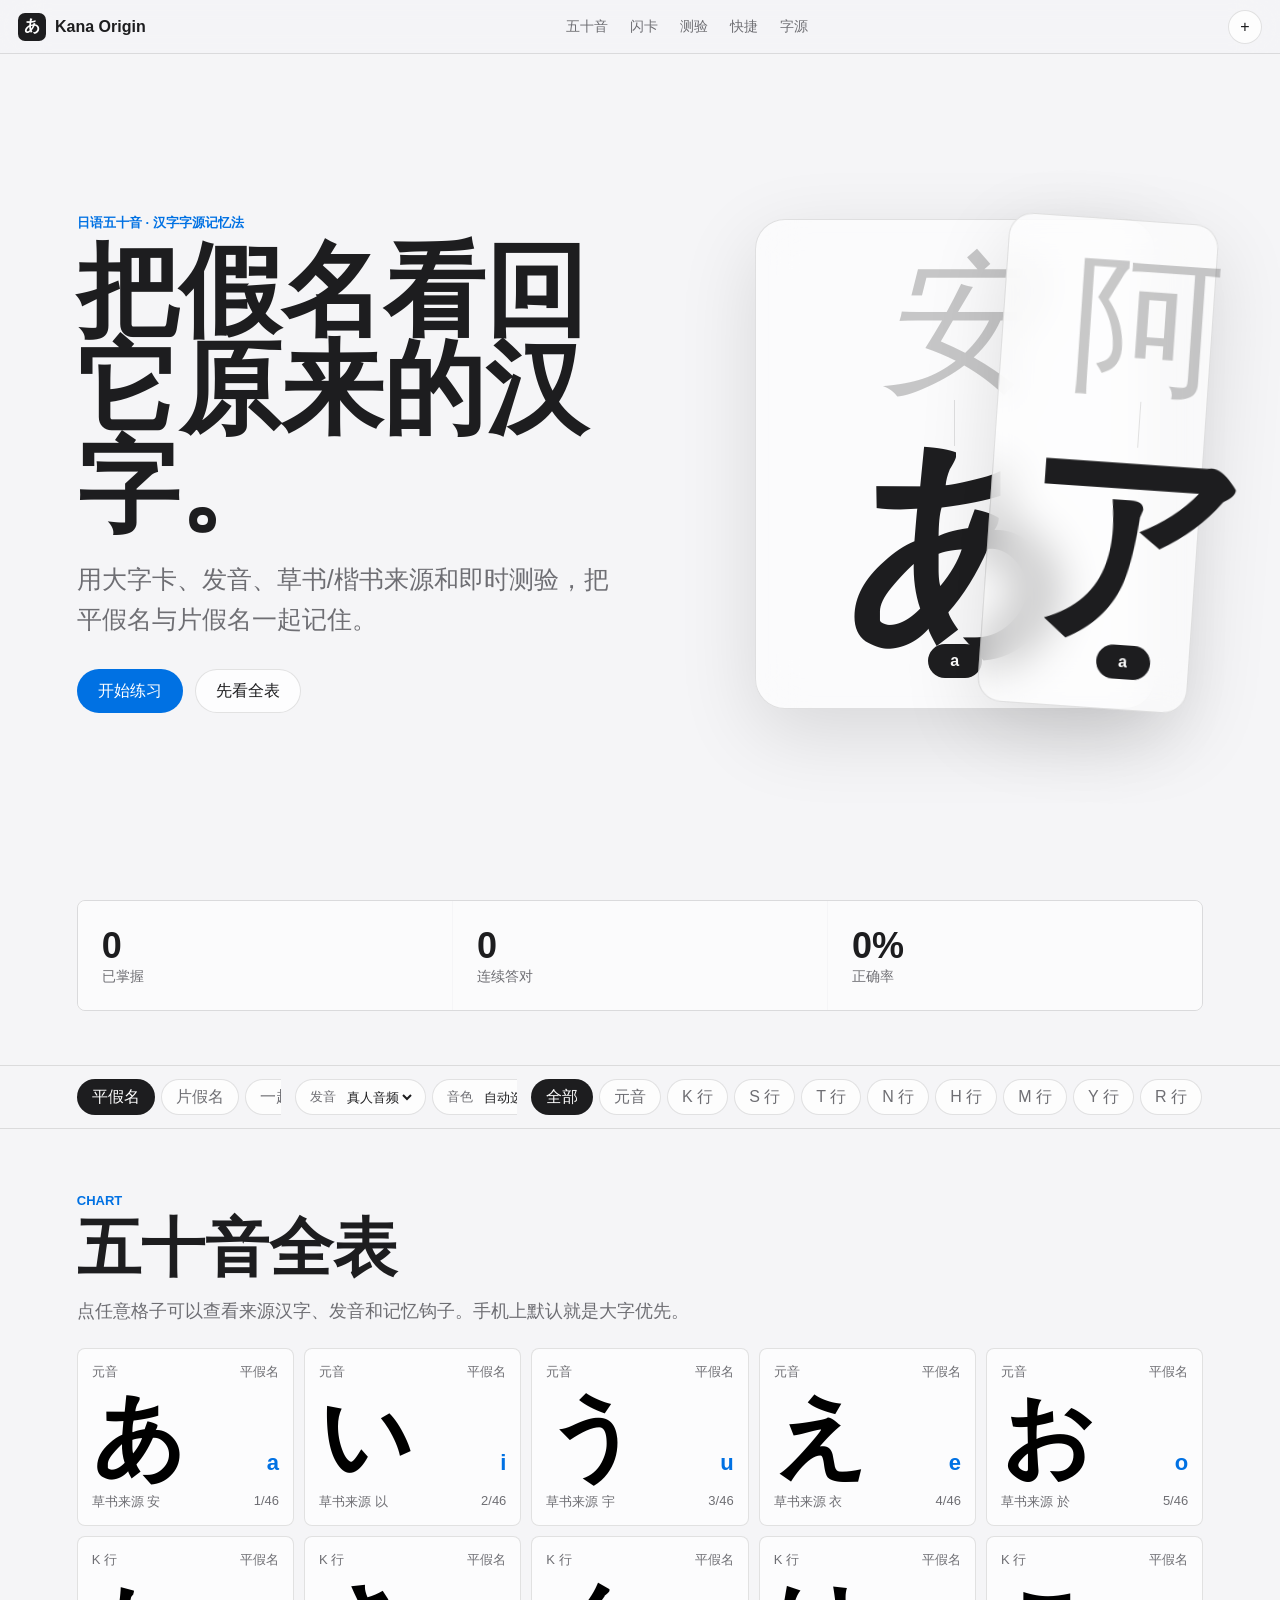
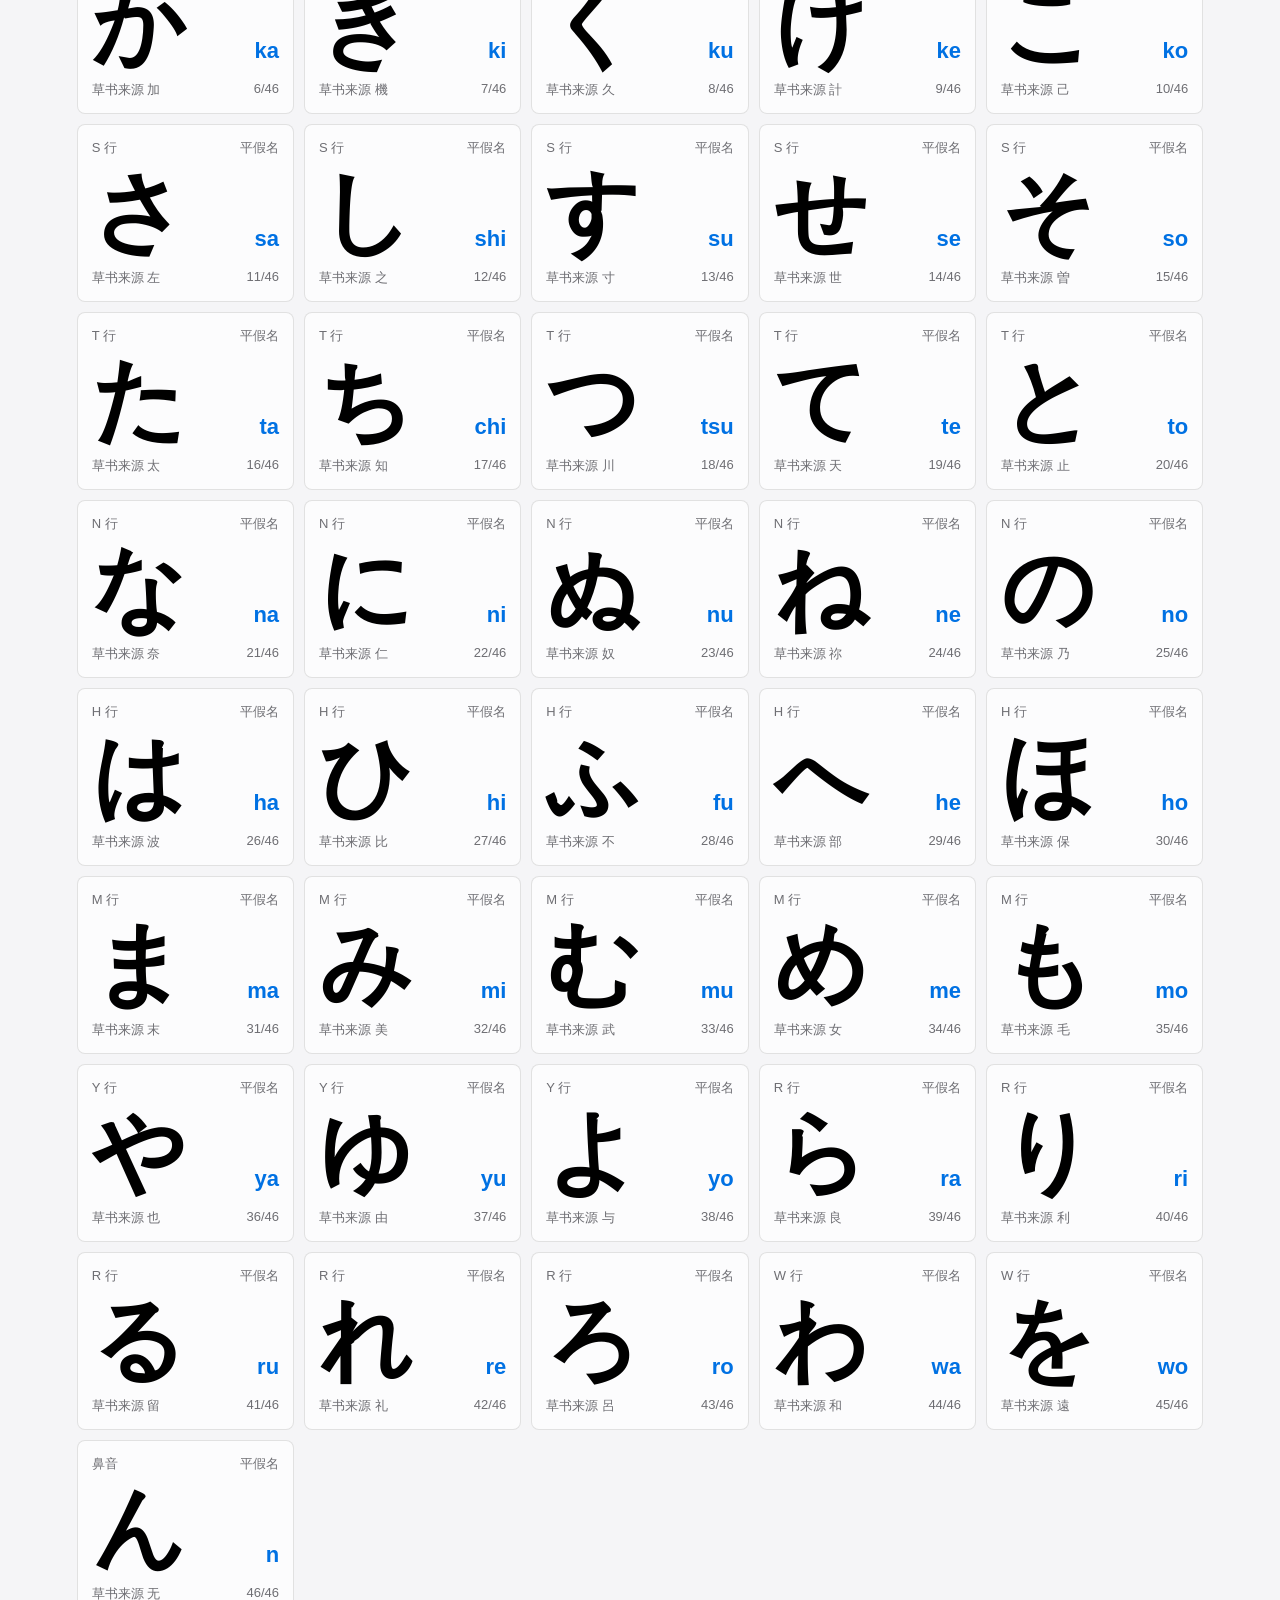
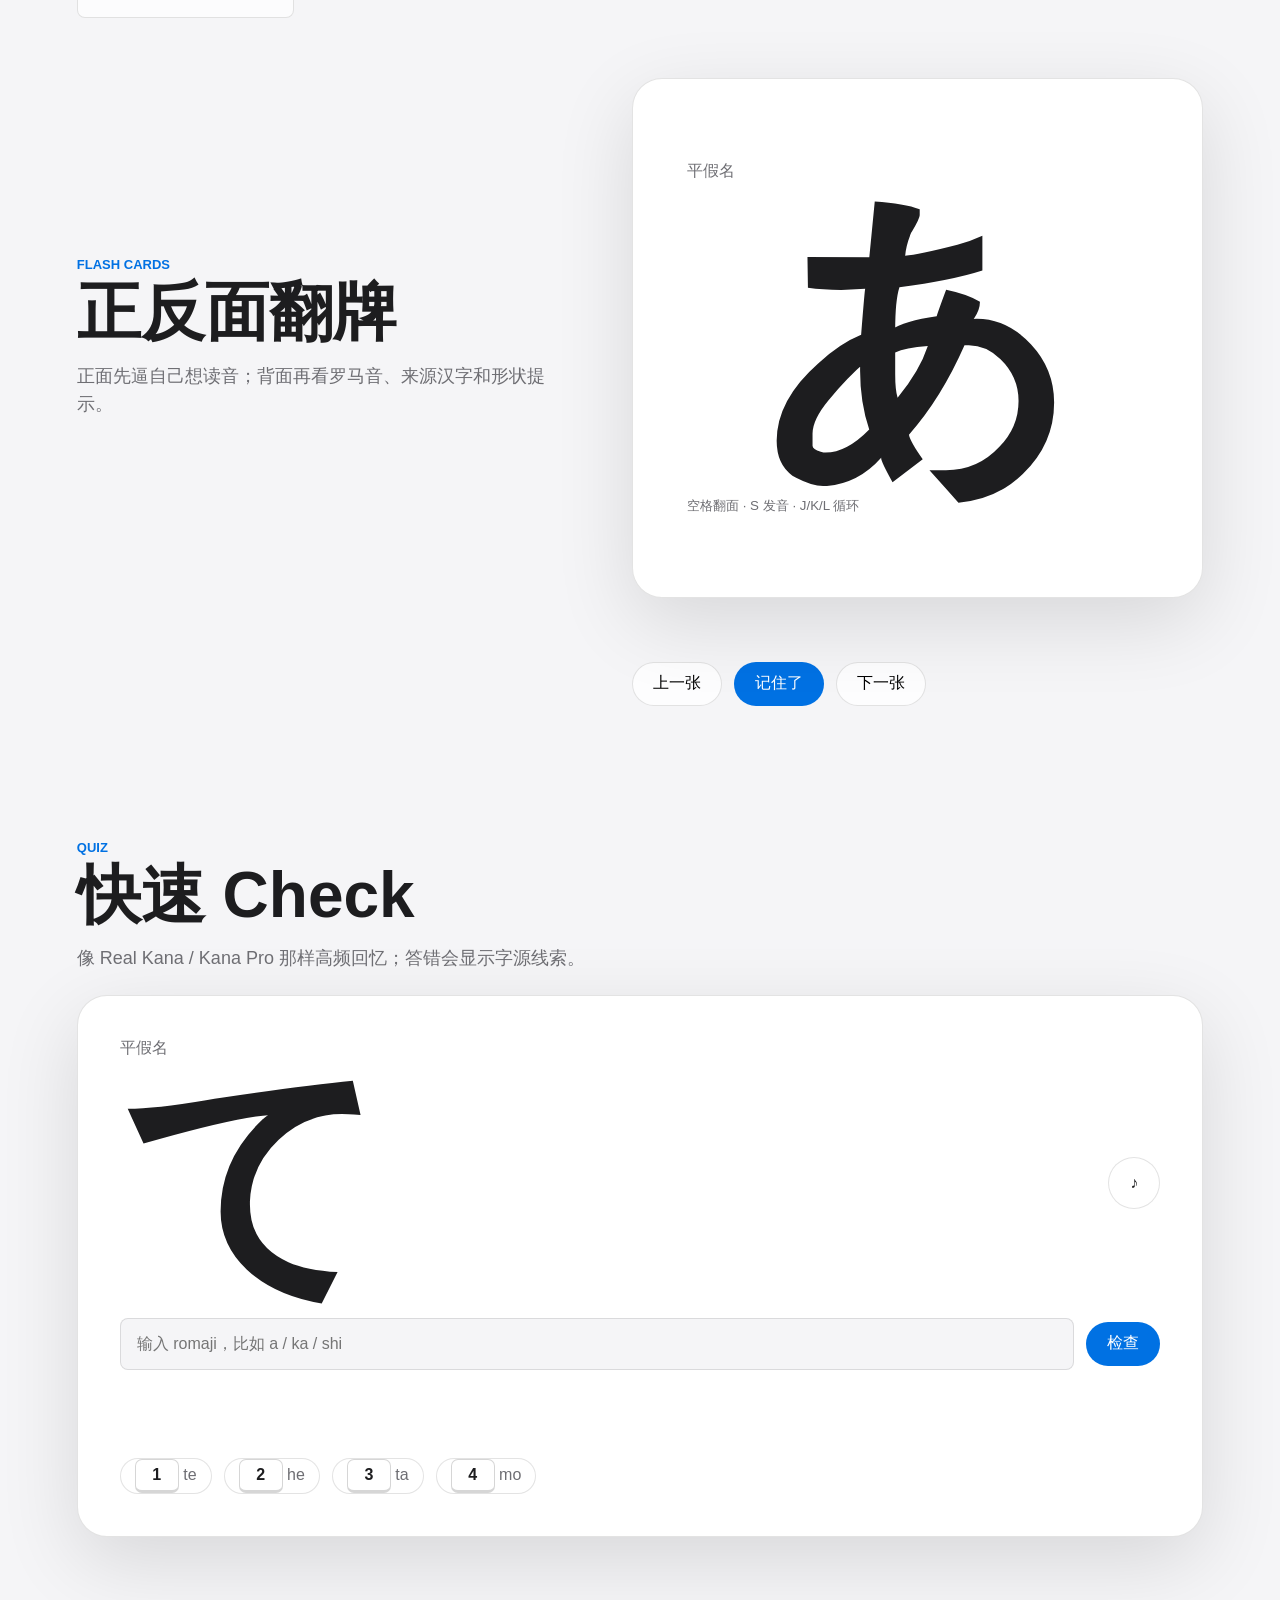
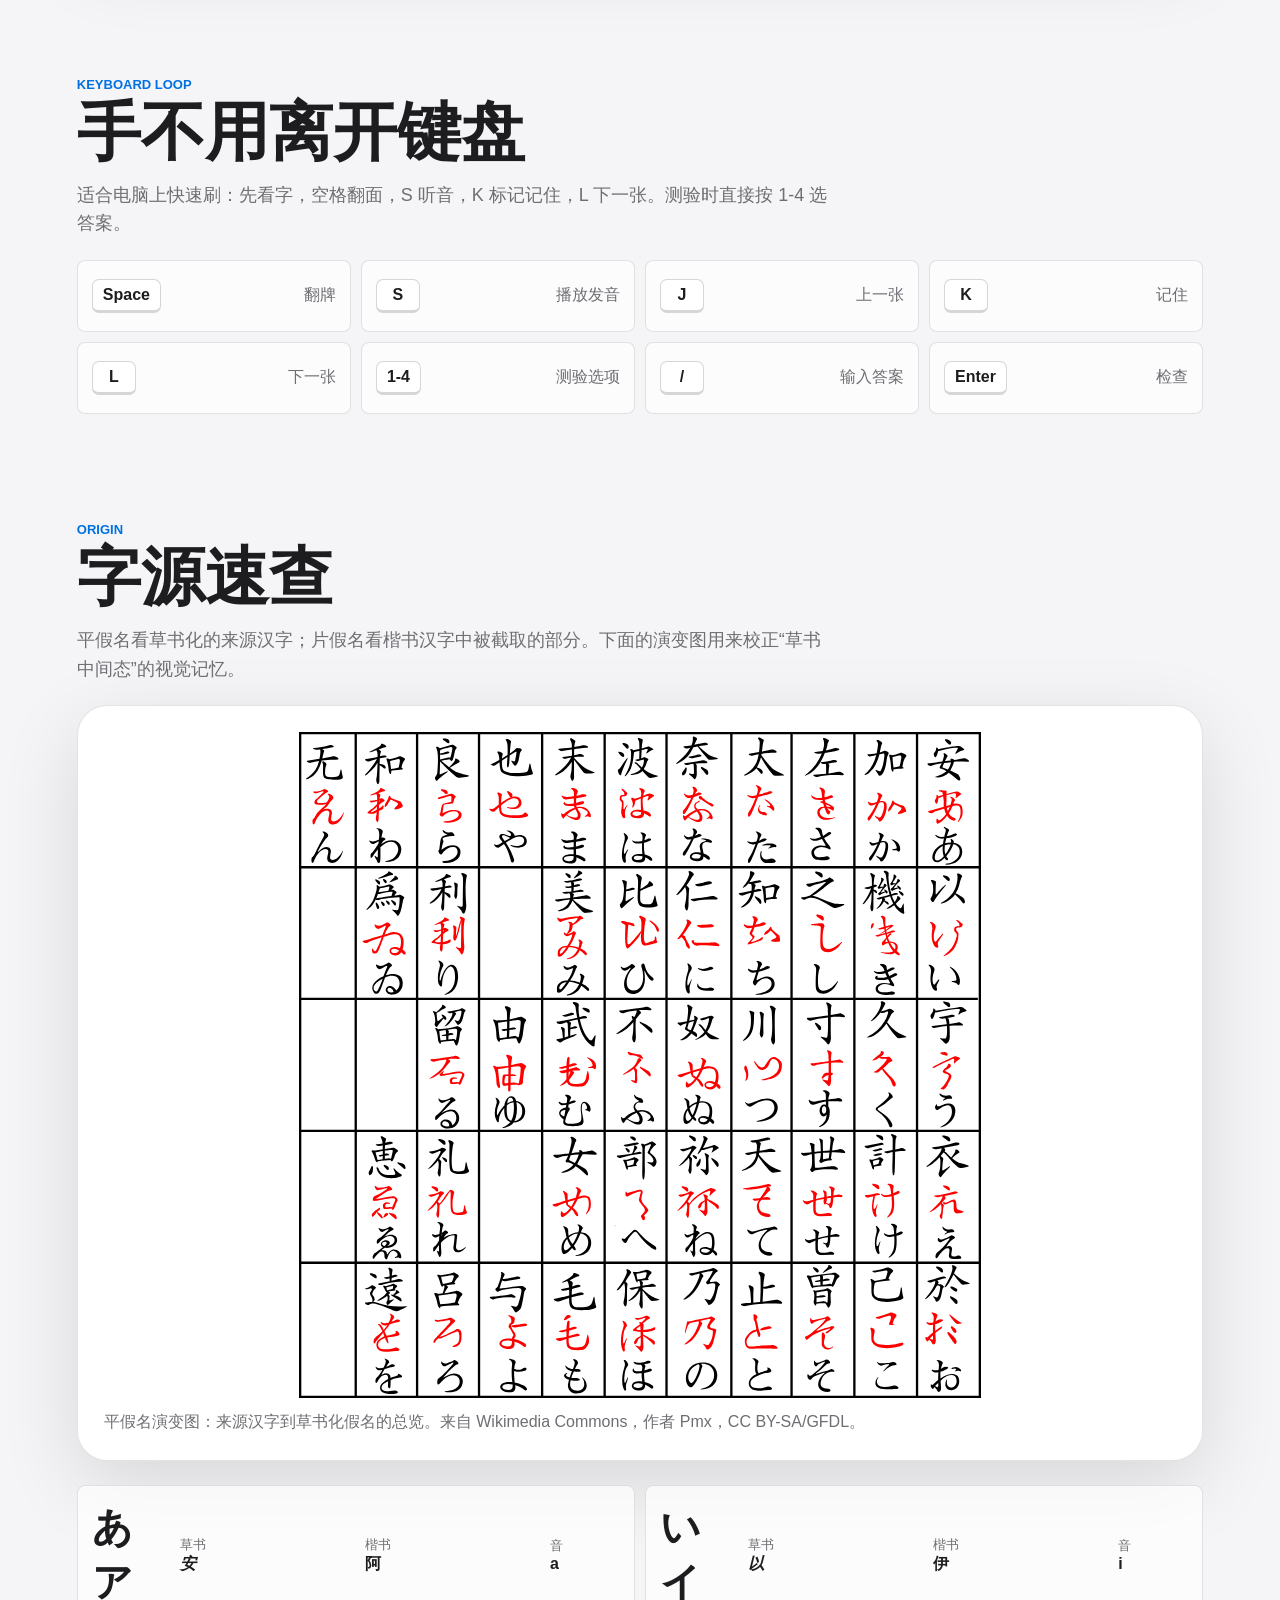
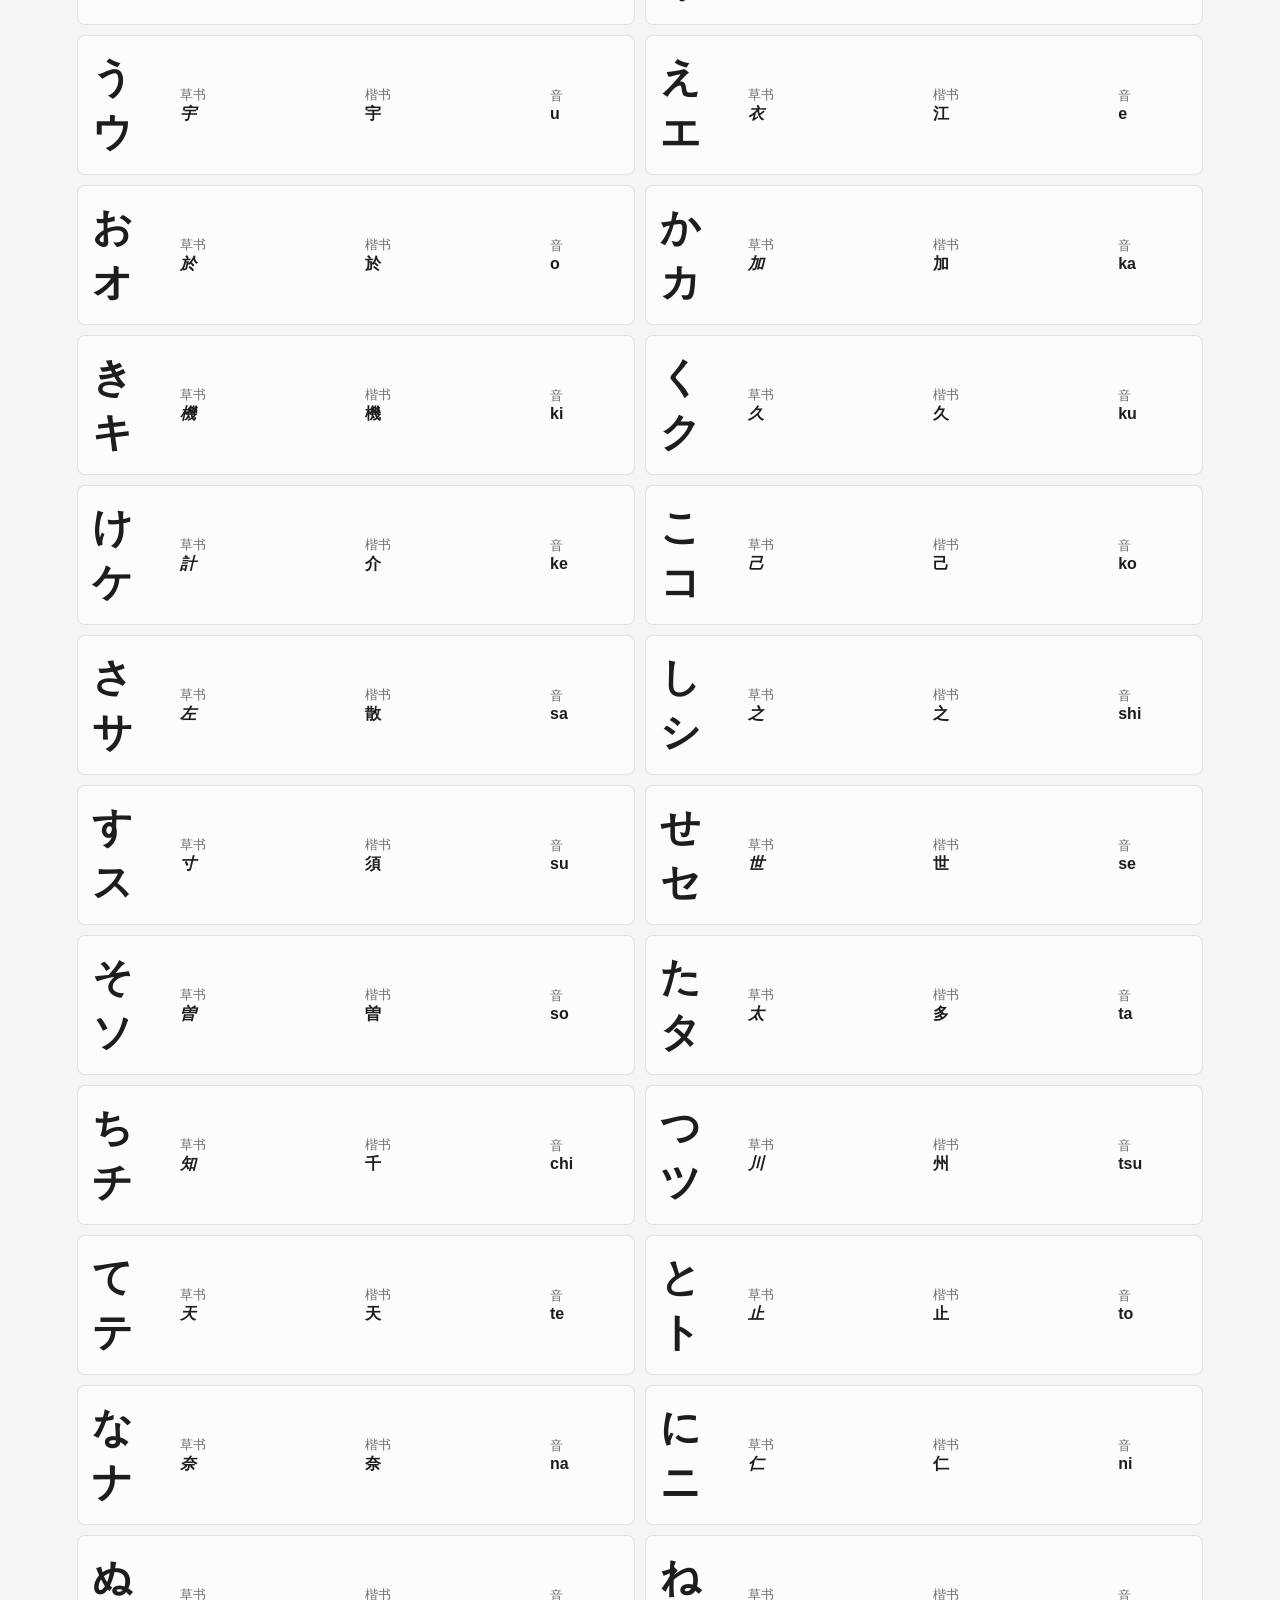
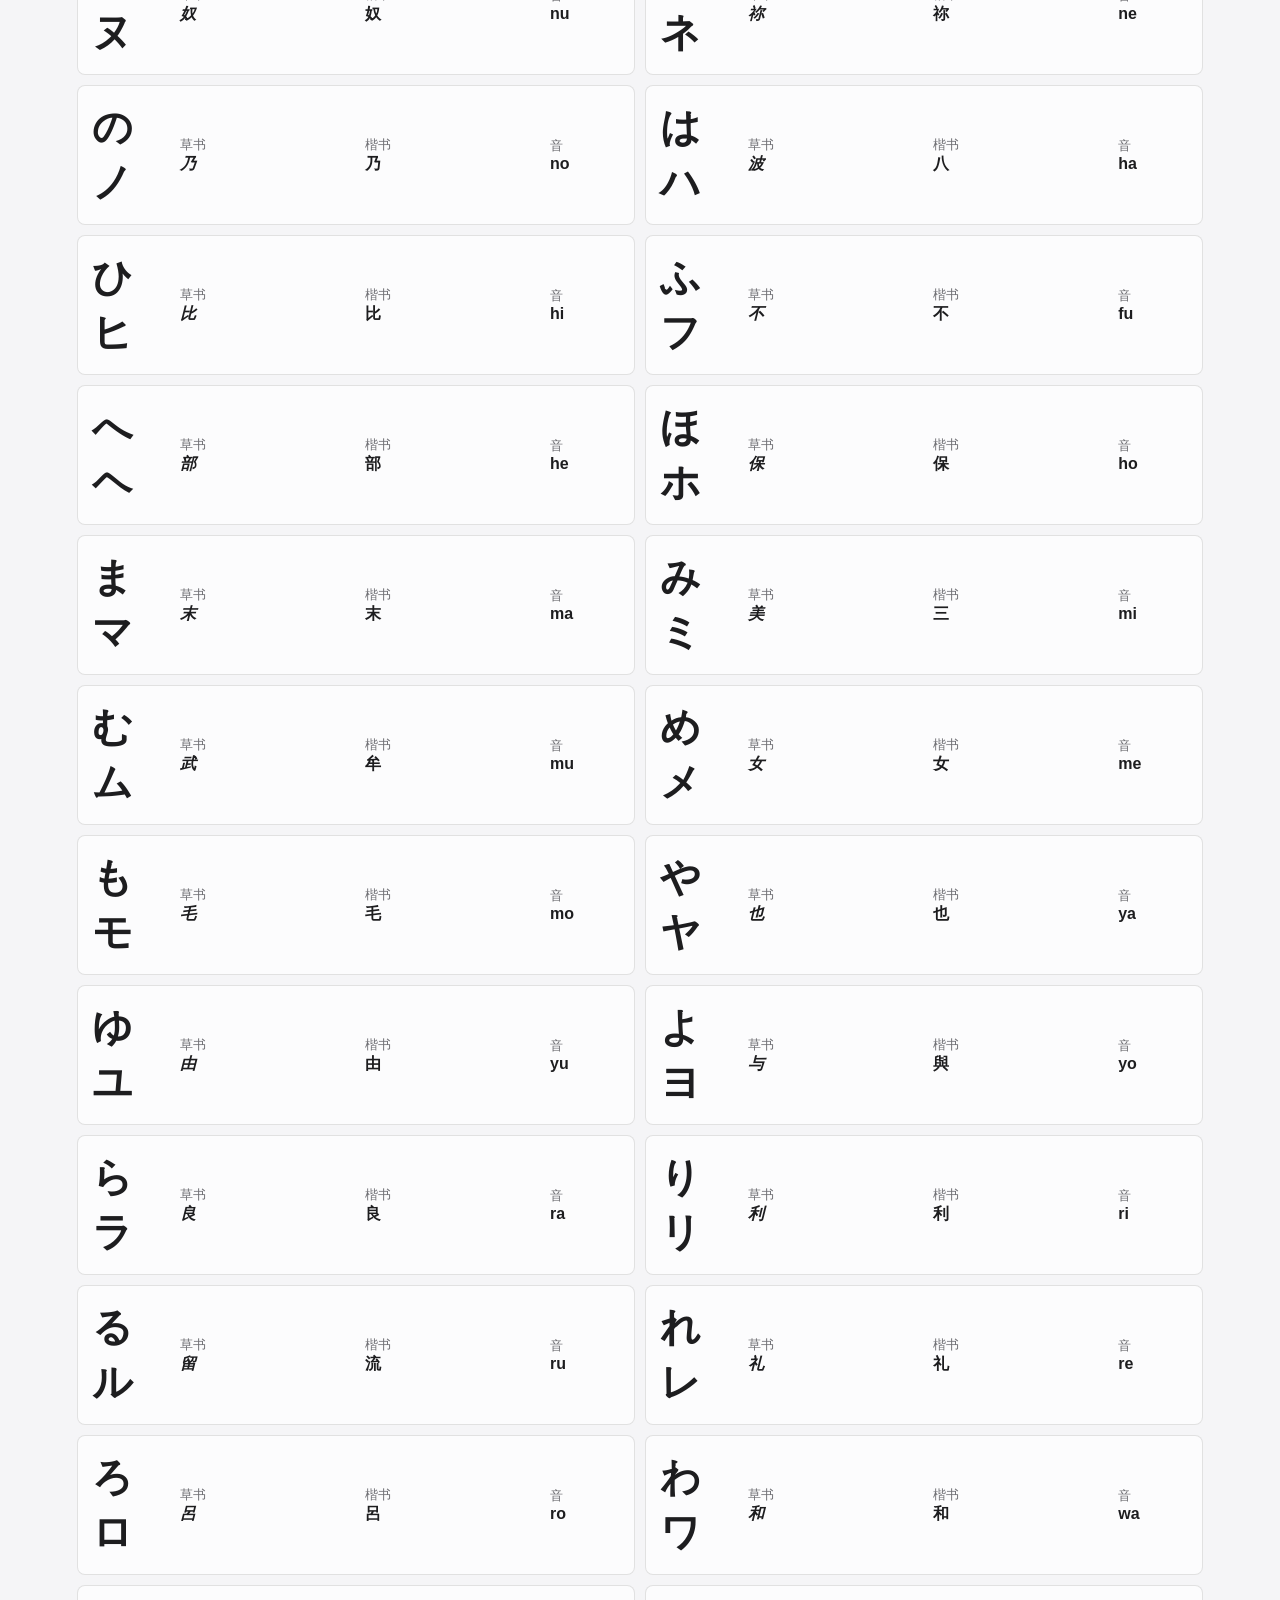
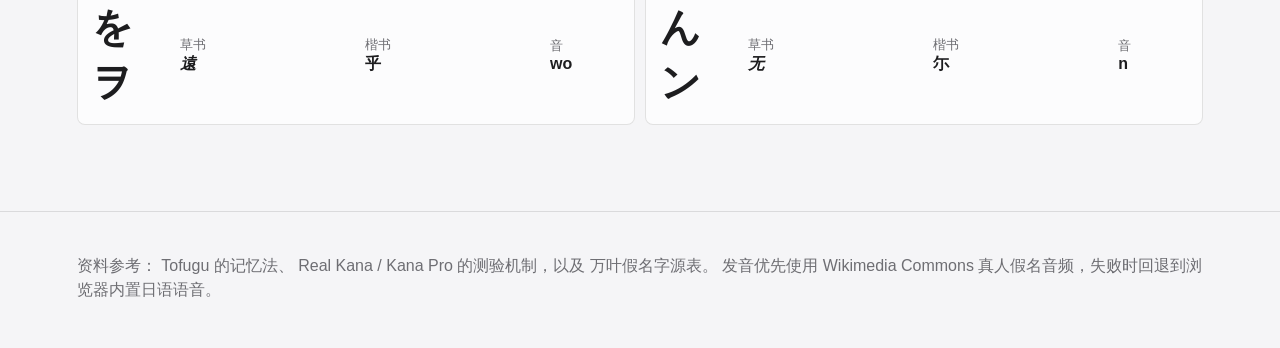
==== index.html @ 3e5912fe "Bust cached app assets" ====
<!doctype html>
<html lang="zh-CN">
  <head>
    <meta charset="utf-8" />
    <meta name="viewport" content="width=device-width, initial-scale=1, viewport-fit=cover" />
    <meta name="theme-color" content="#f5f5f7" />
    <title>Kana Origin Studio</title>
    <link rel="manifest" href="./manifest.webmanifest" />
    <link rel="stylesheet" href="./styles.css?v=76656aa" />
  </head>
  <body>
    <header class="topbar">
      <a class="brand" href="#top" aria-label="Kana Origin Studio home">
        <span class="brand-mark">あ</span>
        <span>Kana Origin</span>
      </a>
      <nav class="nav">
        <a href="#chart">五十音</a>
        <a href="#study">闪卡</a>
        <a href="#quiz">测验</a>
        <a href="#drill">快捷</a>
        <a href="#sources">字源</a>
      </nav>
      <button class="icon-button" id="installBtn" title="安装到手机桌面" aria-label="安装到手机桌面">
        <span aria-hidden="true">+</span>
      </button>
    </header>

    <main id="top">
      <section class="hero">
        <div class="hero-copy">
          <p class="eyebrow">日语五十音 · 汉字字源记忆法</p>
          <h1>把假名看回它原来的汉字。</h1>
          <p class="lead">
            用大字卡、发音、草书/楷书来源和即时测验，把平假名与片假名一起记住。
          </p>
          <div class="hero-actions">
            <a class="primary-action" href="#study">开始练习</a>
            <a class="secondary-action" href="#chart">先看全表</a>
          </div>
        </div>
        <div class="hero-stage" aria-label="假名字源示意">
          <div class="origin-stack">
            <span class="source-kanji sosho">安</span>
            <span class="flow-line"></span>
            <span class="hero-kana">あ</span>
            <span class="romaji-pill">a</span>
          </div>
          <div class="origin-stack compact">
            <span class="source-kanji kaisho">阿</span>
            <span class="flow-line"></span>
            <span class="hero-kana kata">ア</span>
            <span class="romaji-pill">a</span>
          </div>
        </div>
      </section>

      <section class="metrics" aria-label="学习进度">
        <div>
          <strong id="knownCount">0</strong>
          <span>已掌握</span>
        </div>
        <div>
          <strong id="streakCount">0</strong>
          <span>连续答对</span>
        </div>
        <div>
          <strong id="accuracyRate">0%</strong>
          <span>正确率</span>
        </div>
      </section>

      <section class="control-band" aria-label="学习设置">
        <div class="segmented" role="tablist" aria-label="假名类型">
          <button class="segment active" data-mode="hiragana">平假名</button>
          <button class="segment" data-mode="katakana">片假名</button>
          <button class="segment" data-mode="both">一起练</button>
        </div>
        <div class="audio-controls" aria-label="发音设置">
          <label>
            发音
            <select id="audioMode">
              <option value="human">真人音频</option>
              <option value="system">系统语音</option>
            </select>
          </label>
          <label>
            音色
            <select id="voiceSelect"></select>
          </label>
        </div>
        <div class="row-filter" id="rowFilter" aria-label="行选择"></div>
      </section>

      <section class="section-head" id="chart">
        <p class="eyebrow">Chart</p>
        <h2>五十音全表</h2>
        <p>点任意格子可以查看来源汉字、发音和记忆钩子。手机上默认就是大字优先。</p>
      </section>

      <section class="kana-grid" id="kanaGrid" aria-label="五十音表"></section>

      <section class="study-layout" id="study">
        <div class="section-head">
          <p class="eyebrow">Flash Cards</p>
          <h2>正反面翻牌</h2>
          <p>正面先逼自己想读音；背面再看罗马音、来源汉字和形状提示。</p>
        </div>
        <article class="flash-card" id="flashCard" tabindex="0" aria-label="点击翻牌">
          <div class="card-face front">
            <span id="cardScriptLabel">平假名</span>
            <strong id="cardKana">あ</strong>
            <small>空格翻面 · S 发音 · J/K/L 循环</small>
          </div>
          <div class="card-face back">
            <span id="cardRomaji">a</span>
            <div class="origin-pair">
              <div>
                <small id="cardOriginLabel">草书来源</small>
                <strong id="cardOrigin">安</strong>
              </div>
              <div>
                <small>形变路径</small>
                <strong id="cardPath">安 → あ</strong>
              </div>
              <div>
                <small>发音</small>
                <button class="sound-button" id="speakCard">播放</button>
              </div>
            </div>
            <p id="cardMnemonic">安写快了，收成あ。先看上方弯，再收尾。</p>
          </div>
        </article>
        <div class="study-actions">
          <button class="secondary-action buttonish" id="prevCard">上一张</button>
          <button class="primary-action buttonish" id="knownCard">记住了</button>
          <button class="secondary-action buttonish" id="nextCard">下一张</button>
        </div>
      </section>

      <section class="quiz" id="quiz">
        <div class="section-head">
          <p class="eyebrow">Quiz</p>
          <h2>快速 Check</h2>
          <p>像 Real Kana / Kana Pro 那样高频回忆；答错会显示字源线索。</p>
        </div>
        <div class="quiz-panel">
          <div class="quiz-prompt">
            <span id="quizType">平假名</span>
            <strong id="quizKana">あ</strong>
            <button class="icon-button large" id="speakQuiz" title="播放发音" aria-label="播放发音">♪</button>
          </div>
          <form class="answer-form" id="answerForm">
            <input id="answerInput" name="answer" autocomplete="off" autocapitalize="none" placeholder="输入 romaji，比如 a / ka / shi" />
            <button class="primary-action buttonish" type="submit">检查</button>
          </form>
          <div class="quiz-feedback" id="quizFeedback" aria-live="polite"></div>
          <div class="choice-row" id="choiceRow"></div>
        </div>
      </section>

      <section class="drill" id="drill">
        <div class="section-head">
          <p class="eyebrow">Keyboard Loop</p>
          <h2>手不用离开键盘</h2>
          <p>适合电脑上快速刷：先看字，空格翻面，S 听音，K 标记记住，L 下一张。测验时直接按 1-4 选答案。</p>
        </div>
        <div class="shortcut-grid" aria-label="快捷键说明">
          <div><kbd>Space</kbd><span>翻牌</span></div>
          <div><kbd>S</kbd><span>播放发音</span></div>
          <div><kbd>J</kbd><span>上一张</span></div>
          <div><kbd>K</kbd><span>记住</span></div>
          <div><kbd>L</kbd><span>下一张</span></div>
          <div><kbd>1-4</kbd><span>测验选项</span></div>
          <div><kbd>/</kbd><span>输入答案</span></div>
          <div><kbd>Enter</kbd><span>检查</span></div>
        </div>
      </section>

      <section class="drawer" id="sources">
        <div class="section-head">
          <p class="eyebrow">Origin</p>
          <h2>字源速查</h2>
          <p>平假名看草书化的来源汉字；片假名看楷书汉字中被截取的部分。下面的演变图用来校正“草书中间态”的视觉记忆。</p>
        </div>
        <figure class="origin-atlas">
          <img src="./origin-hiragana.svg" alt="平假名从万叶假名草书演变而来的总览图" />
          <figcaption>
            平假名演变图：来源汉字到草书化假名的总览。来自 Wikimedia Commons，作者 Pmx，CC BY-SA/GFDL。
          </figcaption>
        </figure>
        <div class="origin-list" id="originList"></div>
      </section>
    </main>

    <dialog class="detail-dialog" id="detailDialog">
      <button class="icon-button close" id="closeDialog" aria-label="关闭">×</button>
      <div class="detail-body" id="detailBody"></div>
    </dialog>

    <footer>
      <p>
        资料参考：
        <a href="https://www.tofugu.com/japanese/learn-hiragana/" target="_blank" rel="noreferrer">Tofugu</a>
        的记忆法、
        <a href="https://realkana.com/" target="_blank" rel="noreferrer">Real Kana</a> /
        <a href="https://kana.pro/" target="_blank" rel="noreferrer">Kana Pro</a>
        的测验机制，以及
        <a href="https://en.wikipedia.org/wiki/Man%27y%C5%8Dgana" target="_blank" rel="noreferrer">万叶假名字源表</a>。
        发音优先使用 Wikimedia Commons 真人假名音频，失败时回退到浏览器内置日语语音。
      </p>
    </footer>

    <script src="./app.js?v=76656aa"></script>
  </body>
</html>
---- styles.css ----
:root {
  color-scheme: light;
  --bg: #f5f5f7;
  --ink: #1d1d1f;
  --muted: #6e6e73;
  --line: rgba(29, 29, 31, 0.12);
  --panel: rgba(255, 255, 255, 0.74);
  --panel-solid: #ffffff;
  --blue: #0071e3;
  --green: #138a55;
  --red: #c9312c;
  --gold: #b26a00;
  --shadow: 0 24px 80px rgba(0, 0, 0, 0.12);
  --radius: 8px;
}

* {
  box-sizing: border-box;
}

html {
  scroll-behavior: smooth;
}

body {
  margin: 0;
  background: var(--bg);
  color: var(--ink);
  font-family: -apple-system, BlinkMacSystemFont, "SF Pro Display", "SF Pro Text", "Helvetica Neue", Arial, sans-serif;
  letter-spacing: 0;
}

button,
input {
  font: inherit;
}

a {
  color: inherit;
  text-decoration: none;
}

.topbar {
  position: sticky;
  top: 0;
  z-index: 10;
  display: flex;
  align-items: center;
  justify-content: space-between;
  height: 54px;
  padding: 0 max(18px, env(safe-area-inset-left)) 0 max(18px, env(safe-area-inset-right));
  background: rgba(245, 245, 247, 0.82);
  border-bottom: 1px solid var(--line);
  backdrop-filter: saturate(180%) blur(22px);
}

.brand {
  display: inline-flex;
  align-items: center;
  gap: 9px;
  font-weight: 700;
  white-space: nowrap;
}

.brand-mark {
  display: grid;
  place-items: center;
  width: 28px;
  height: 28px;
  border-radius: 7px;
  background: var(--ink);
  color: white;
  font-weight: 800;
}

.nav {
  display: flex;
  gap: 22px;
  color: var(--muted);
  font-size: 14px;
}

.nav a:hover {
  color: var(--ink);
}

.icon-button {
  display: grid;
  place-items: center;
  width: 34px;
  height: 34px;
  border: 1px solid var(--line);
  border-radius: 50%;
  background: rgba(255, 255, 255, 0.72);
  color: var(--ink);
  cursor: pointer;
}

main {
  overflow: hidden;
}

.hero {
  min-height: calc(100svh - 54px);
  display: grid;
  grid-template-columns: minmax(0, 1fr) minmax(320px, 0.9fr);
  align-items: center;
  gap: clamp(28px, 6vw, 96px);
  padding: 7vh clamp(22px, 6vw, 92px) 10vh;
}

.eyebrow {
  margin: 0 0 10px;
  color: var(--blue);
  font-size: 13px;
  font-weight: 700;
  letter-spacing: 0;
  text-transform: uppercase;
}

h1,
h2 {
  margin: 0;
  letter-spacing: 0;
  line-height: 0.96;
}

h1 {
  max-width: 820px;
  font-size: clamp(54px, 8vw, 112px);
}

h2 {
  font-size: clamp(38px, 5vw, 72px);
}

.lead,
.section-head p:not(.eyebrow) {
  color: var(--muted);
  line-height: 1.58;
}

.lead {
  max-width: 640px;
  margin: 24px 0 30px;
  font-size: clamp(18px, 2vw, 25px);
}

.hero-actions,
.study-actions,
.answer-form,
.choice-row {
  display: flex;
  flex-wrap: wrap;
  gap: 12px;
  align-items: center;
}

.primary-action,
.secondary-action {
  display: inline-flex;
  align-items: center;
  justify-content: center;
  min-height: 44px;
  padding: 0 20px;
  border-radius: 999px;
  border: 1px solid transparent;
  cursor: pointer;
}

.primary-action {
  background: var(--blue);
  color: white;
}

.secondary-action {
  background: rgba(255, 255, 255, 0.8);
  border-color: var(--line);
}

.buttonish {
  border-style: solid;
}

.hero-stage {
  position: relative;
  min-height: 540px;
  display: grid;
  place-items: center;
}

.origin-stack {
  width: min(400px, 88vw);
  aspect-ratio: 0.82;
  display: grid;
  grid-template-rows: 1fr auto 1fr auto;
  place-items: center;
  padding: 30px;
  border: 1px solid var(--line);
  border-radius: 30px;
  background: rgba(255, 255, 255, 0.58);
  box-shadow: var(--shadow);
  backdrop-filter: blur(24px);
}

.origin-stack.compact {
  position: absolute;
  right: 0;
  bottom: 26px;
  width: 210px;
  border-radius: 24px;
  transform: rotate(4deg);
}

.source-kanji {
  color: rgba(29, 29, 31, 0.24);
  font-size: clamp(86px, 12vw, 150px);
  line-height: 1;
}

.sosho {
  font-family: "Yuji Syuku", "Hannotate SC", "STKaiti", "Kaiti SC", cursive;
  font-style: italic;
}

.kaisho {
  font-family: "Hiragino Mincho ProN", "Songti SC", serif;
}

.flow-line {
  width: 1px;
  height: 46px;
  background: var(--line);
}

.hero-kana {
  font-size: clamp(110px, 18vw, 220px);
  font-weight: 800;
  line-height: 0.9;
}

.hero-kana.kata {
  font-family: "Hiragino Sans", sans-serif;
}

.romaji-pill {
  min-width: 54px;
  padding: 8px 14px;
  border-radius: 999px;
  background: var(--ink);
  color: white;
  text-align: center;
  font-weight: 700;
}

.metrics {
  display: grid;
  grid-template-columns: repeat(3, 1fr);
  gap: 1px;
  margin: 0 clamp(18px, 6vw, 92px) 54px;
  overflow: hidden;
  border: 1px solid var(--line);
  border-radius: var(--radius);
}

.metrics div {
  padding: 24px;
  background: rgba(255, 255, 255, 0.68);
}

.metrics strong {
  display: block;
  font-size: 36px;
}

.metrics span {
  color: var(--muted);
  font-size: 14px;
}

.control-band {
  position: sticky;
  top: 54px;
  z-index: 7;
  display: flex;
  gap: 14px;
  justify-content: space-between;
  align-items: center;
  padding: 13px clamp(18px, 6vw, 92px);
  background: rgba(245, 245, 247, 0.86);
  border-block: 1px solid var(--line);
  backdrop-filter: saturate(180%) blur(22px);
}

.segmented,
.row-filter,
.audio-controls {
  display: flex;
  gap: 6px;
  overflow-x: auto;
  scrollbar-width: none;
}

.audio-controls {
  align-items: center;
}

.audio-controls label {
  display: inline-flex;
  align-items: center;
  gap: 7px;
  min-height: 36px;
  padding: 0 10px 0 14px;
  border: 1px solid var(--line);
  border-radius: 999px;
  background: rgba(255, 255, 255, 0.72);
  color: var(--muted);
  font-size: 13px;
  white-space: nowrap;
}

.audio-controls select {
  max-width: 130px;
  border: 0;
  background: transparent;
  color: var(--ink);
  outline: none;
}

.segment,
.row-chip,
.choice {
  min-height: 36px;
  border: 1px solid var(--line);
  border-radius: 999px;
  padding: 0 14px;
  background: rgba(255, 255, 255, 0.72);
  color: var(--muted);
  white-space: nowrap;
  cursor: pointer;
}

.segment.active,
.row-chip.active,
.choice:hover {
  background: var(--ink);
  color: white;
}

.section-head {
  padding: 64px clamp(18px, 6vw, 92px) 22px;
}

.section-head p:not(.eyebrow) {
  max-width: 760px;
  margin: 18px 0 0;
  font-size: 18px;
}

.kana-grid {
  display: grid;
  grid-template-columns: repeat(5, minmax(110px, 1fr));
  gap: 10px;
  padding: 0 clamp(18px, 6vw, 92px) 40px;
}

.kana-cell {
  min-height: 178px;
  display: grid;
  align-content: space-between;
  border: 1px solid var(--line);
  border-radius: var(--radius);
  padding: 14px;
  background: rgba(255, 255, 255, 0.72);
  cursor: pointer;
  transition: transform 160ms ease, box-shadow 160ms ease, background 160ms ease;
}

.kana-cell:hover {
  transform: translateY(-3px);
  box-shadow: 0 18px 44px rgba(0, 0, 0, 0.11);
  background: white;
}

.cell-top {
  display: flex;
  justify-content: space-between;
  color: var(--muted);
  font-size: 13px;
}

.kana-main {
  display: flex;
  align-items: end;
  justify-content: space-between;
  gap: 8px;
}

.kana-main strong {
  font-size: clamp(58px, 8vw, 92px);
  line-height: 0.86;
}

.kana-main span {
  color: var(--blue);
  font-size: 22px;
  font-weight: 700;
}

.origin-mini {
  display: flex;
  justify-content: space-between;
  gap: 8px;
  color: var(--muted);
  font-size: 13px;
}

.study-layout {
  display: grid;
  grid-template-columns: minmax(0, 0.86fr) minmax(320px, 1fr);
  gap: clamp(20px, 5vw, 72px);
  align-items: center;
  padding: 20px clamp(18px, 6vw, 92px) 70px;
}

.study-layout .section-head {
  padding: 0;
}

.flash-card {
  position: relative;
  min-height: 520px;
  perspective: 1400px;
  cursor: pointer;
}

.flash-card.flipped .front {
  transform: rotateY(180deg);
}

.flash-card.flipped .back {
  transform: rotateY(360deg);
}

.card-face {
  position: absolute;
  inset: 0;
  display: grid;
  align-content: center;
  gap: 18px;
  padding: clamp(24px, 5vw, 54px);
  border: 1px solid var(--line);
  border-radius: 30px;
  background: var(--panel-solid);
  box-shadow: var(--shadow);
  backface-visibility: hidden;
  transition: transform 420ms cubic-bezier(0.2, 0.8, 0.2, 1);
}

.card-face span,
.card-face small {
  color: var(--muted);
}

.card-face strong#cardKana {
  font-size: clamp(150px, 26vw, 310px);
  line-height: 0.9;
  text-align: center;
}

.back {
  transform: rotateY(180deg);
}

#cardRomaji {
  color: var(--blue);
  font-size: 72px;
  font-weight: 800;
}

.origin-pair {
  display: grid;
  grid-template-columns: repeat(3, 1fr);
  gap: 16px;
}

.origin-pair div {
  min-height: 126px;
  display: grid;
  align-content: center;
  gap: 6px;
  padding: 18px;
  border: 1px solid var(--line);
  border-radius: var(--radius);
  background: var(--bg);
}

#cardOrigin {
  font-size: 66px;
  line-height: 1;
}

.sound-button {
  min-height: 42px;
  border: 0;
  border-radius: 999px;
  background: var(--ink);
  color: white;
  cursor: pointer;
}

#cardMnemonic {
  margin: 0;
  color: var(--muted);
  line-height: 1.55;
}

.study-actions {
  grid-column: 2;
}

.quiz {
  padding: 0 clamp(18px, 6vw, 92px) 76px;
}

.drill {
  padding-bottom: 44px;
}

.shortcut-grid {
  display: grid;
  grid-template-columns: repeat(4, minmax(0, 1fr));
  gap: 10px;
  padding: 0 clamp(18px, 6vw, 92px);
}

.shortcut-grid div {
  display: flex;
  align-items: center;
  justify-content: space-between;
  min-height: 72px;
  gap: 12px;
  padding: 14px;
  border: 1px solid var(--line);
  border-radius: var(--radius);
  background: rgba(255, 255, 255, 0.72);
}

kbd {
  display: inline-grid;
  place-items: center;
  min-width: 44px;
  min-height: 34px;
  padding: 0 10px;
  border: 1px solid rgba(29, 29, 31, 0.18);
  border-bottom-width: 3px;
  border-radius: 7px;
  background: white;
  color: var(--ink);
  font-weight: 800;
  font-family: inherit;
}

.shortcut-grid span {
  color: var(--muted);
}

.quiz .section-head {
  padding-inline: 0;
}

.quiz-panel {
  display: grid;
  gap: 20px;
  padding: clamp(20px, 4vw, 42px);
  border: 1px solid var(--line);
  border-radius: 30px;
  background: white;
  box-shadow: var(--shadow);
}

.quiz-prompt {
  display: grid;
  grid-template-columns: 1fr auto;
  gap: 10px;
  align-items: center;
}

.quiz-prompt span {
  grid-column: 1 / -1;
  color: var(--muted);
}

.quiz-prompt strong {
  font-size: clamp(132px, 25vw, 260px);
  line-height: 0.88;
}

.icon-button.large {
  width: 52px;
  height: 52px;
}

.answer-form input {
  flex: 1 1 260px;
  min-height: 52px;
  padding: 0 16px;
  border: 1px solid var(--line);
  border-radius: var(--radius);
  background: var(--bg);
  outline: none;
}

.answer-form input:focus {
  border-color: var(--blue);
  box-shadow: 0 0 0 4px rgba(0, 113, 227, 0.12);
}

.quiz-feedback {
  min-height: 48px;
  color: var(--muted);
  line-height: 1.5;
}

.quiz-feedback.good {
  color: var(--green);
}

.quiz-feedback.bad {
  color: var(--red);
}

.drawer {
  padding-bottom: 86px;
}

.origin-list {
  display: grid;
  grid-template-columns: repeat(2, minmax(0, 1fr));
  gap: 10px;
  padding: 0 clamp(18px, 6vw, 92px);
}

.origin-atlas {
  margin: 0 clamp(18px, 6vw, 92px) 24px;
  padding: clamp(16px, 3vw, 26px);
  border: 1px solid var(--line);
  border-radius: 30px;
  background: white;
  box-shadow: var(--shadow);
}

.origin-atlas img {
  display: block;
  width: 100%;
  max-height: 74vh;
  object-fit: contain;
}

.origin-atlas figcaption {
  margin-top: 12px;
  color: var(--muted);
  line-height: 1.5;
}

.origin-row {
  display: grid;
  grid-template-columns: 76px 1fr 1fr 70px;
  align-items: center;
  gap: 12px;
  min-height: 92px;
  padding: 14px;
  border: 1px solid var(--line);
  border-radius: var(--radius);
  background: rgba(255, 255, 255, 0.72);
}

.origin-row .pair {
  font-size: 40px;
  font-weight: 800;
}

.origin-row small {
  display: block;
  color: var(--muted);
}

.detail-dialog {
  width: min(720px, calc(100vw - 28px));
  border: 1px solid var(--line);
  border-radius: 30px;
  padding: 0;
  background: white;
  box-shadow: var(--shadow);
}

.detail-dialog::backdrop {
  background: rgba(0, 0, 0, 0.24);
  backdrop-filter: blur(8px);
}

.close {
  position: absolute;
  right: 16px;
  top: 16px;
}

.detail-body {
  padding: 34px;
}

.detail-kana {
  display: grid;
  grid-template-columns: 1fr 1fr;
  gap: 16px;
  margin: 22px 0;
}

.detail-kana div {
  padding: 20px;
  border: 1px solid var(--line);
  border-radius: var(--radius);
  background: var(--bg);
}

.detail-kana strong {
  display: block;
  font-size: 110px;
  line-height: 0.9;
}

.detail-kana span {
  color: var(--muted);
}

footer {
  padding: 26px clamp(18px, 6vw, 92px) calc(30px + env(safe-area-inset-bottom));
  color: var(--muted);
  border-top: 1px solid var(--line);
  line-height: 1.5;
}

@media (max-width: 920px) {
  .hero,
  .study-layout {
    grid-template-columns: 1fr;
  }

  .hero {
    padding-top: 54px;
  }

  .hero-stage {
    min-height: 440px;
  }

  .study-actions {
    grid-column: auto;
  }

  .origin-list {
    grid-template-columns: 1fr;
  }
}

@media (max-width: 680px) {
  .nav {
    display: none;
  }

  .hero {
    min-height: auto;
    padding-bottom: 48px;
  }

  .hero-stage {
    min-height: 320px;
  }

  .origin-stack {
    width: min(300px, 92vw);
    padding: 22px;
    border-radius: 24px;
  }

  .origin-stack.compact {
    width: 154px;
    bottom: 0;
  }

  .metrics {
    grid-template-columns: 1fr;
  }

  .control-band {
    display: grid;
  }

  .kana-grid {
    grid-template-columns: repeat(2, minmax(0, 1fr));
    gap: 8px;
  }

  .kana-cell {
    min-height: 158px;
    padding: 12px;
  }

  .study-layout,
  .quiz {
    padding-bottom: 52px;
  }

  .flash-card {
    min-height: 460px;
  }

  .origin-pair,
  .detail-kana {
    grid-template-columns: 1fr;
  }

  .shortcut-grid {
    grid-template-columns: repeat(2, minmax(0, 1fr));
  }

  .origin-row {
    grid-template-columns: 64px 1fr 1fr;
  }

  .origin-row .romaji {
    grid-column: 1 / -1;
  }
}
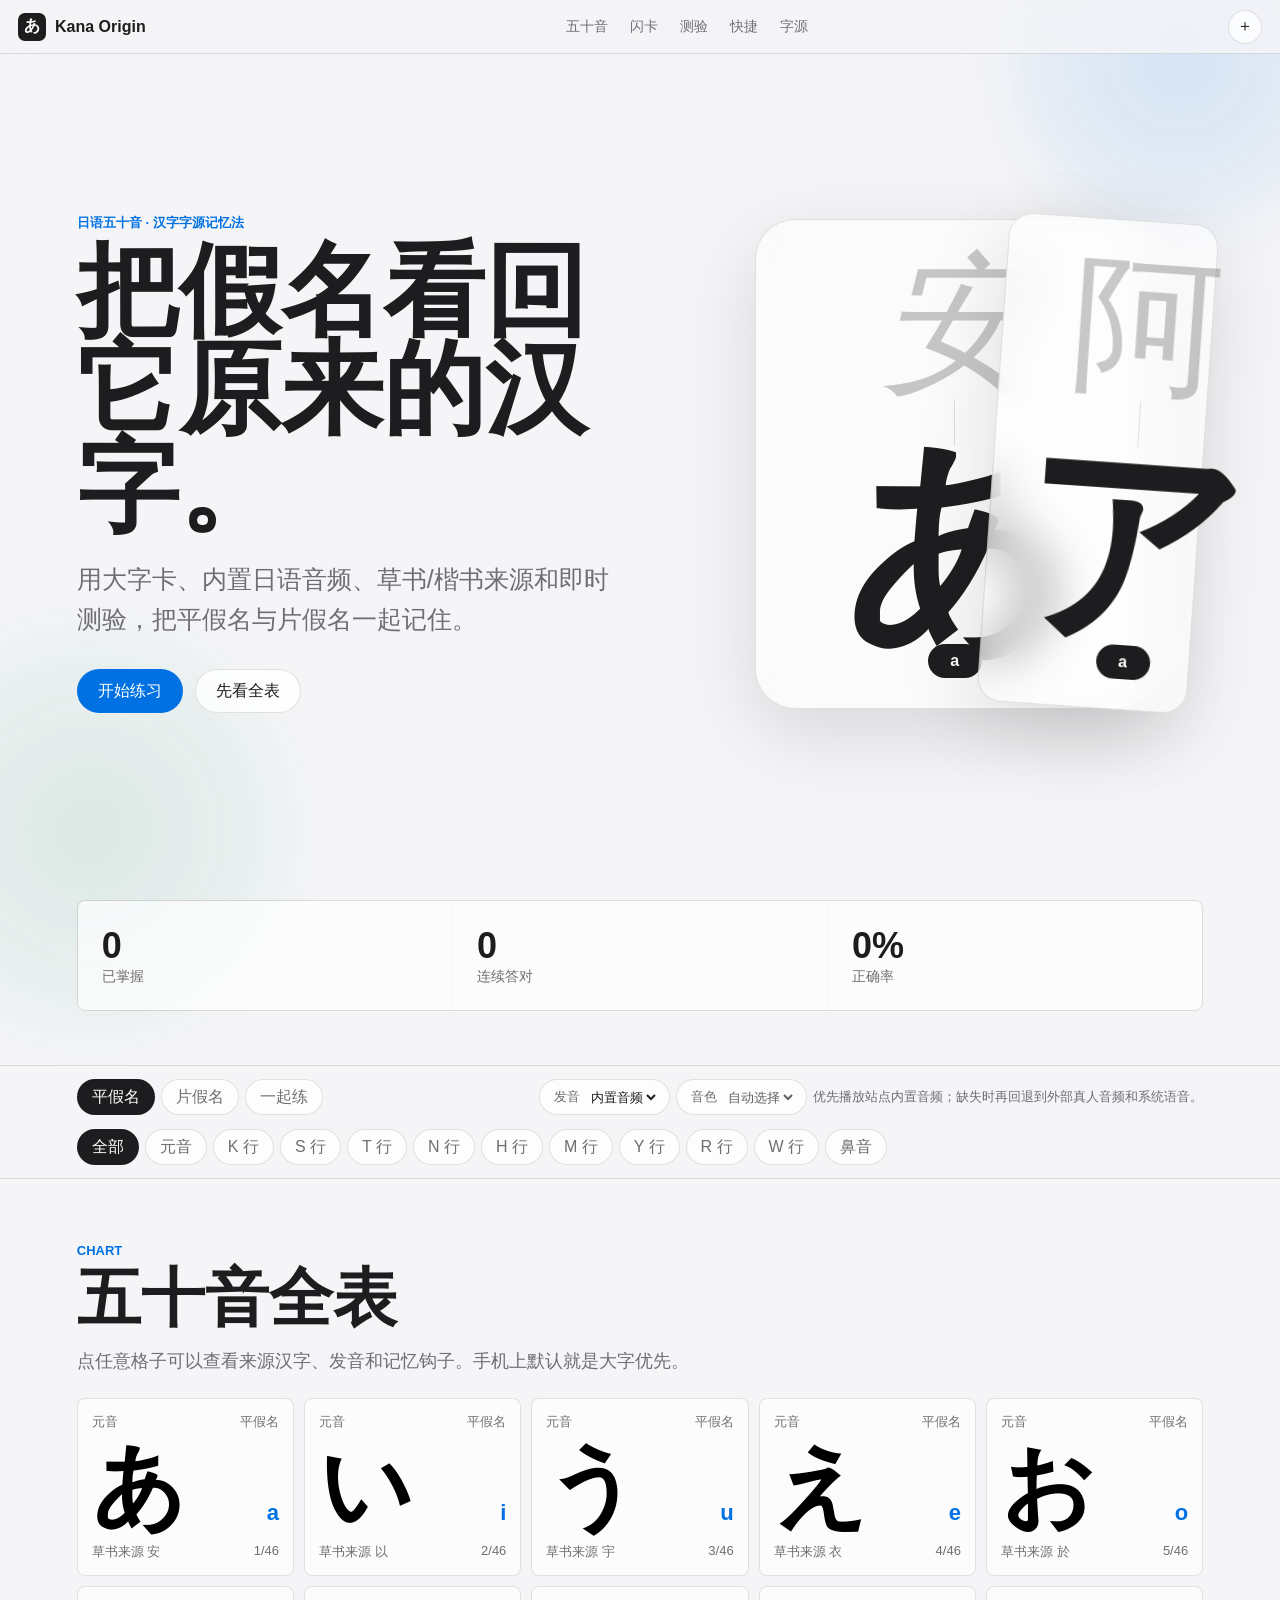
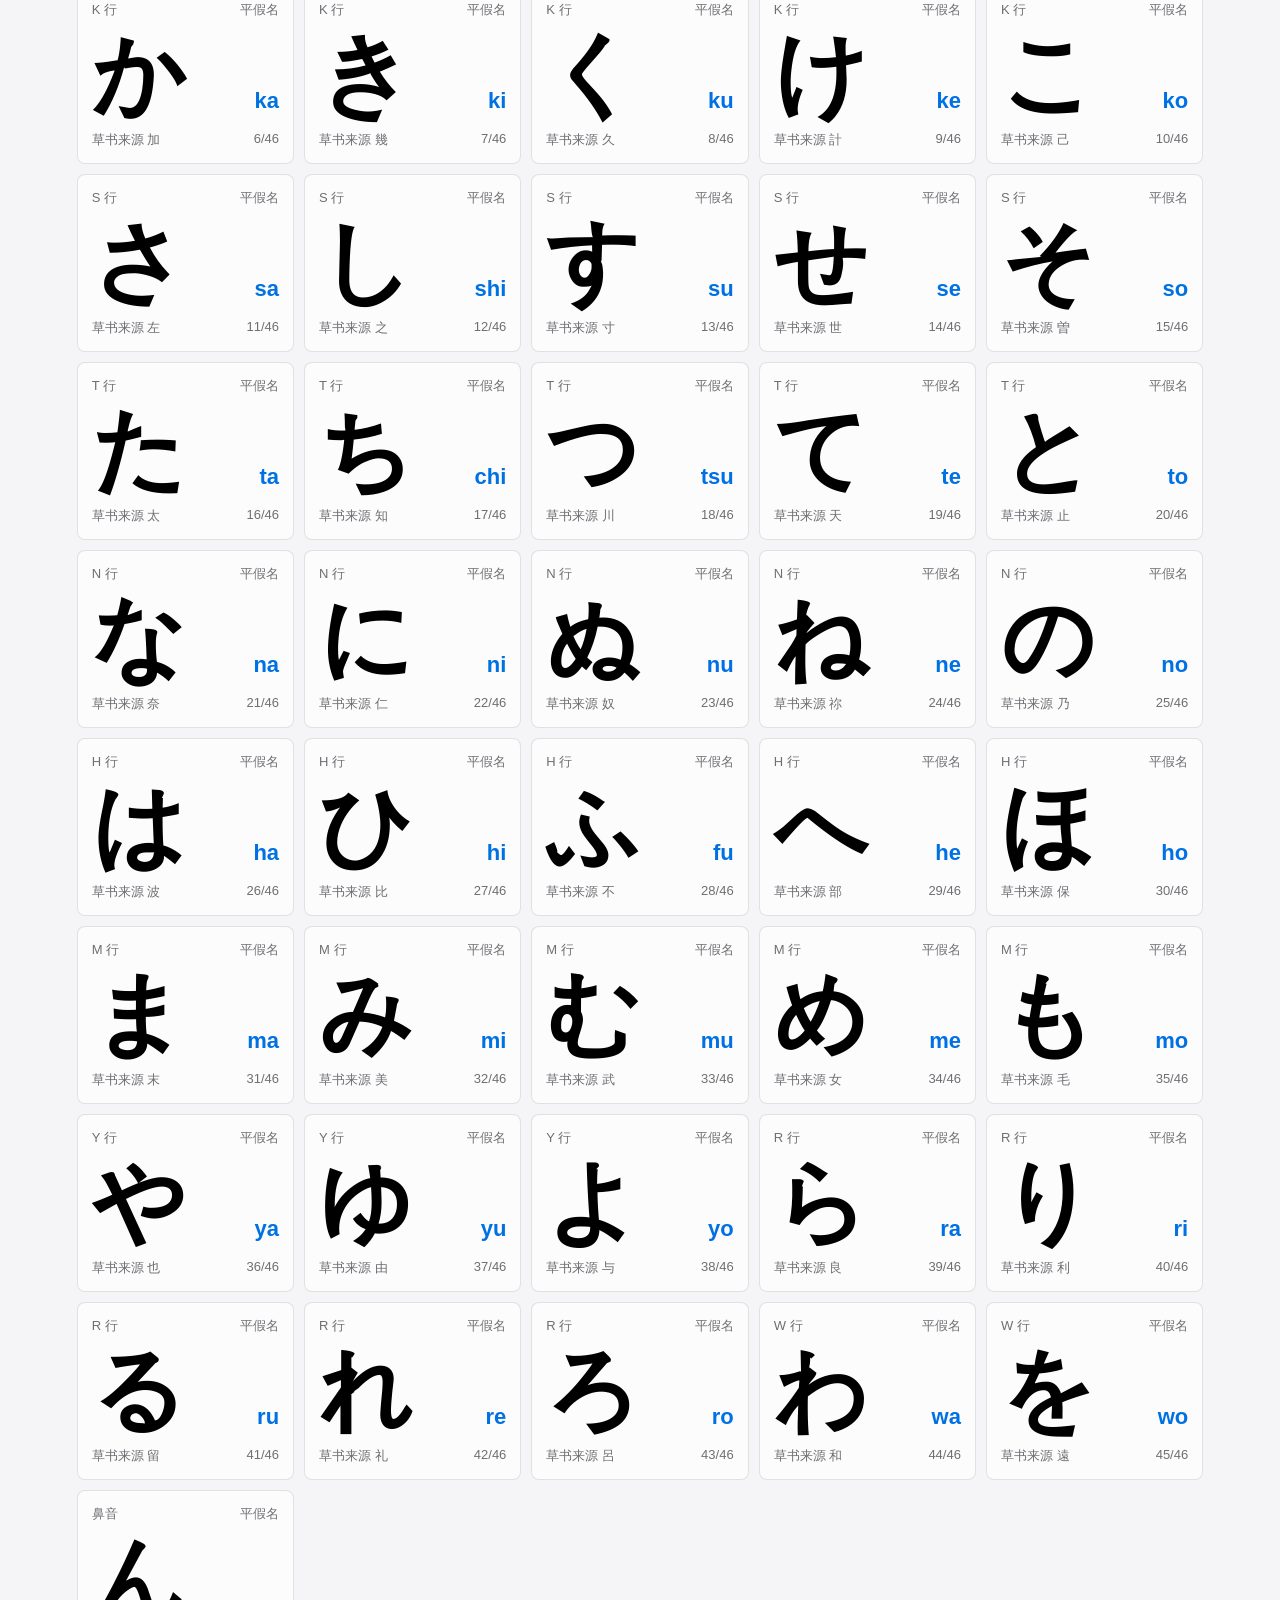
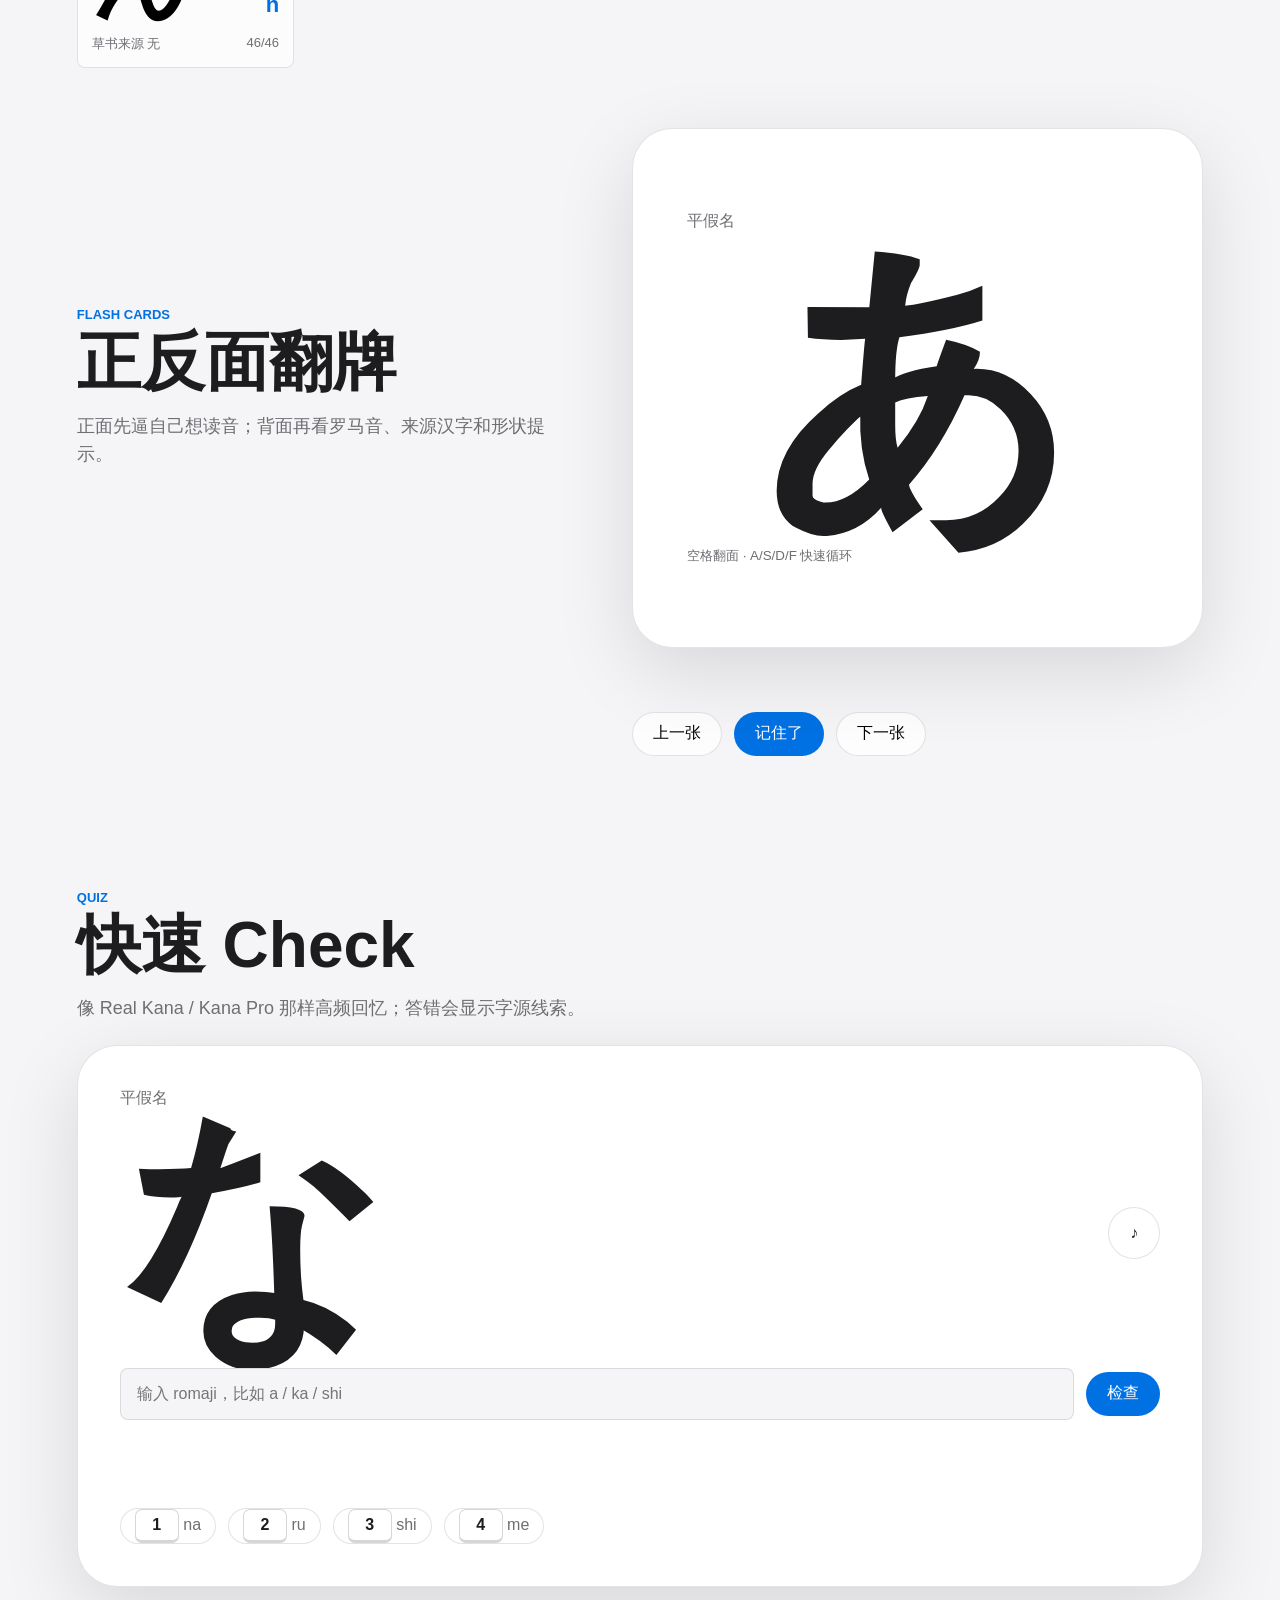
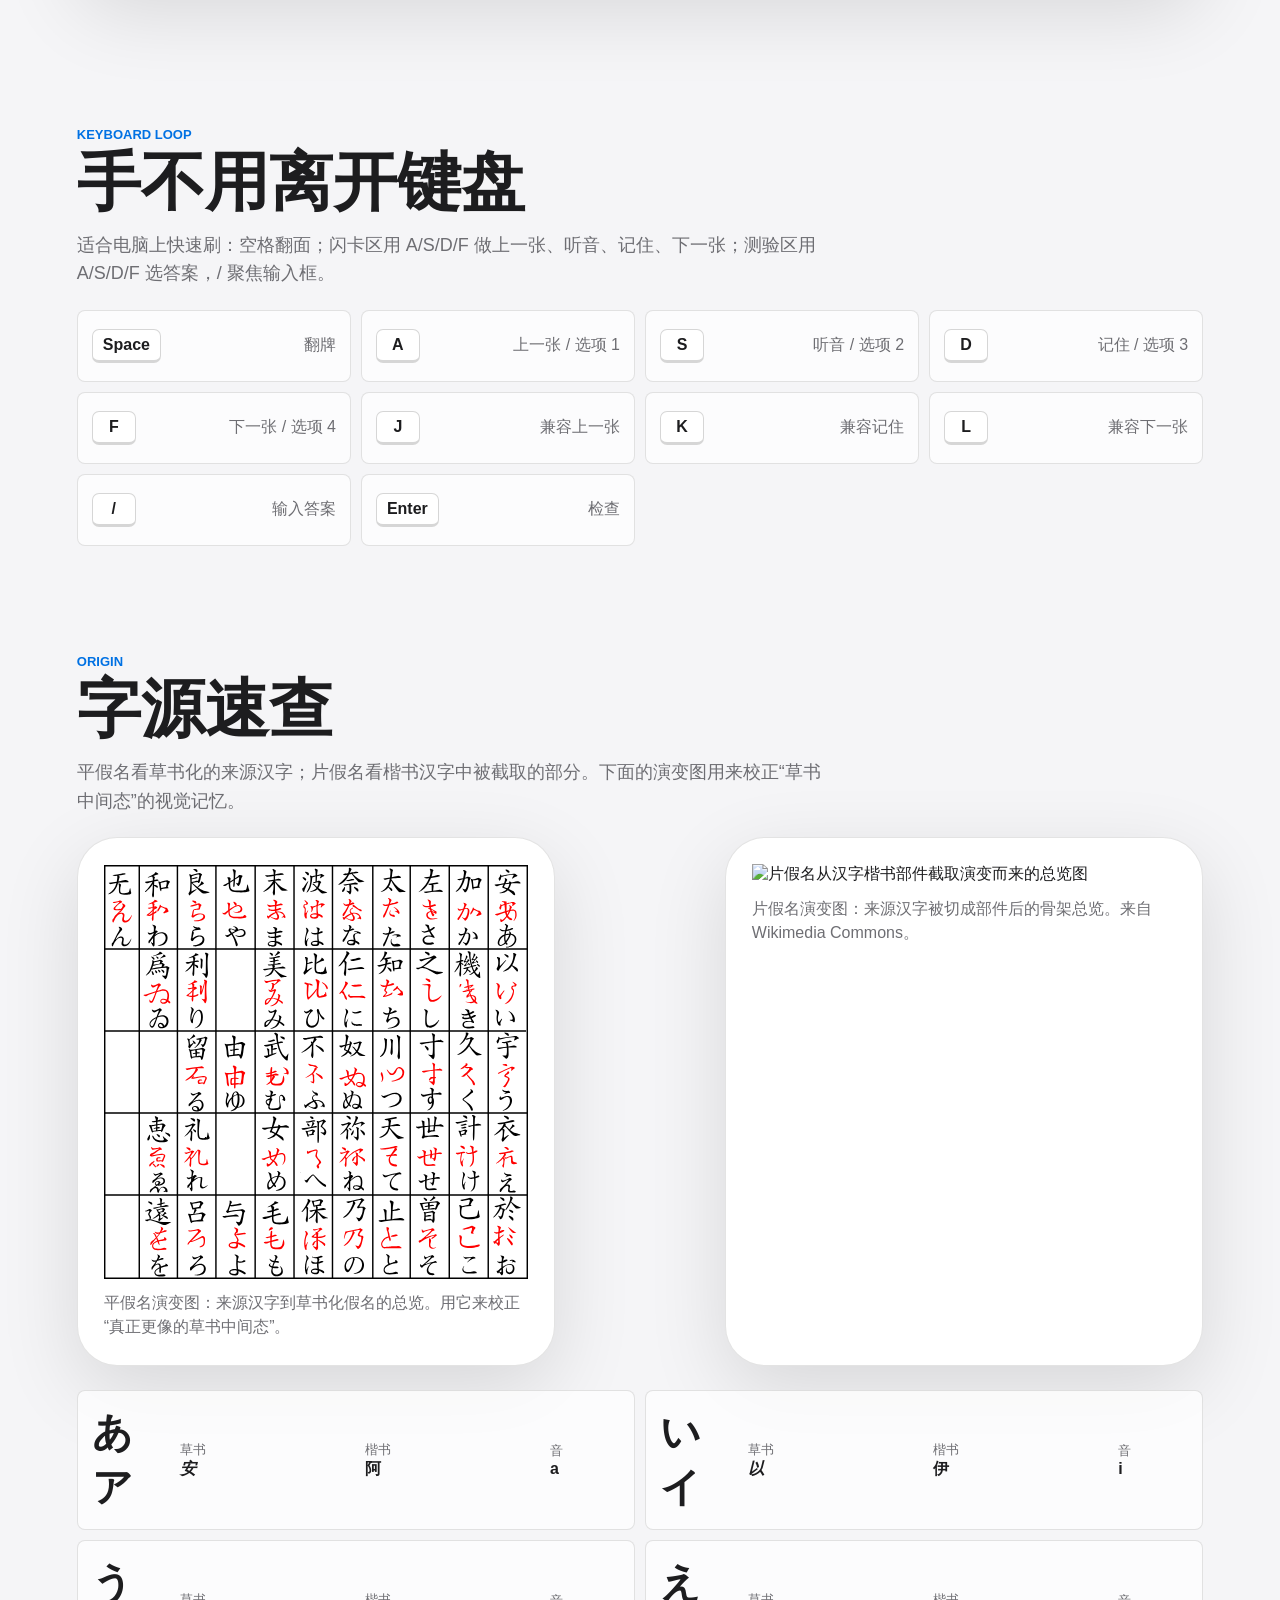
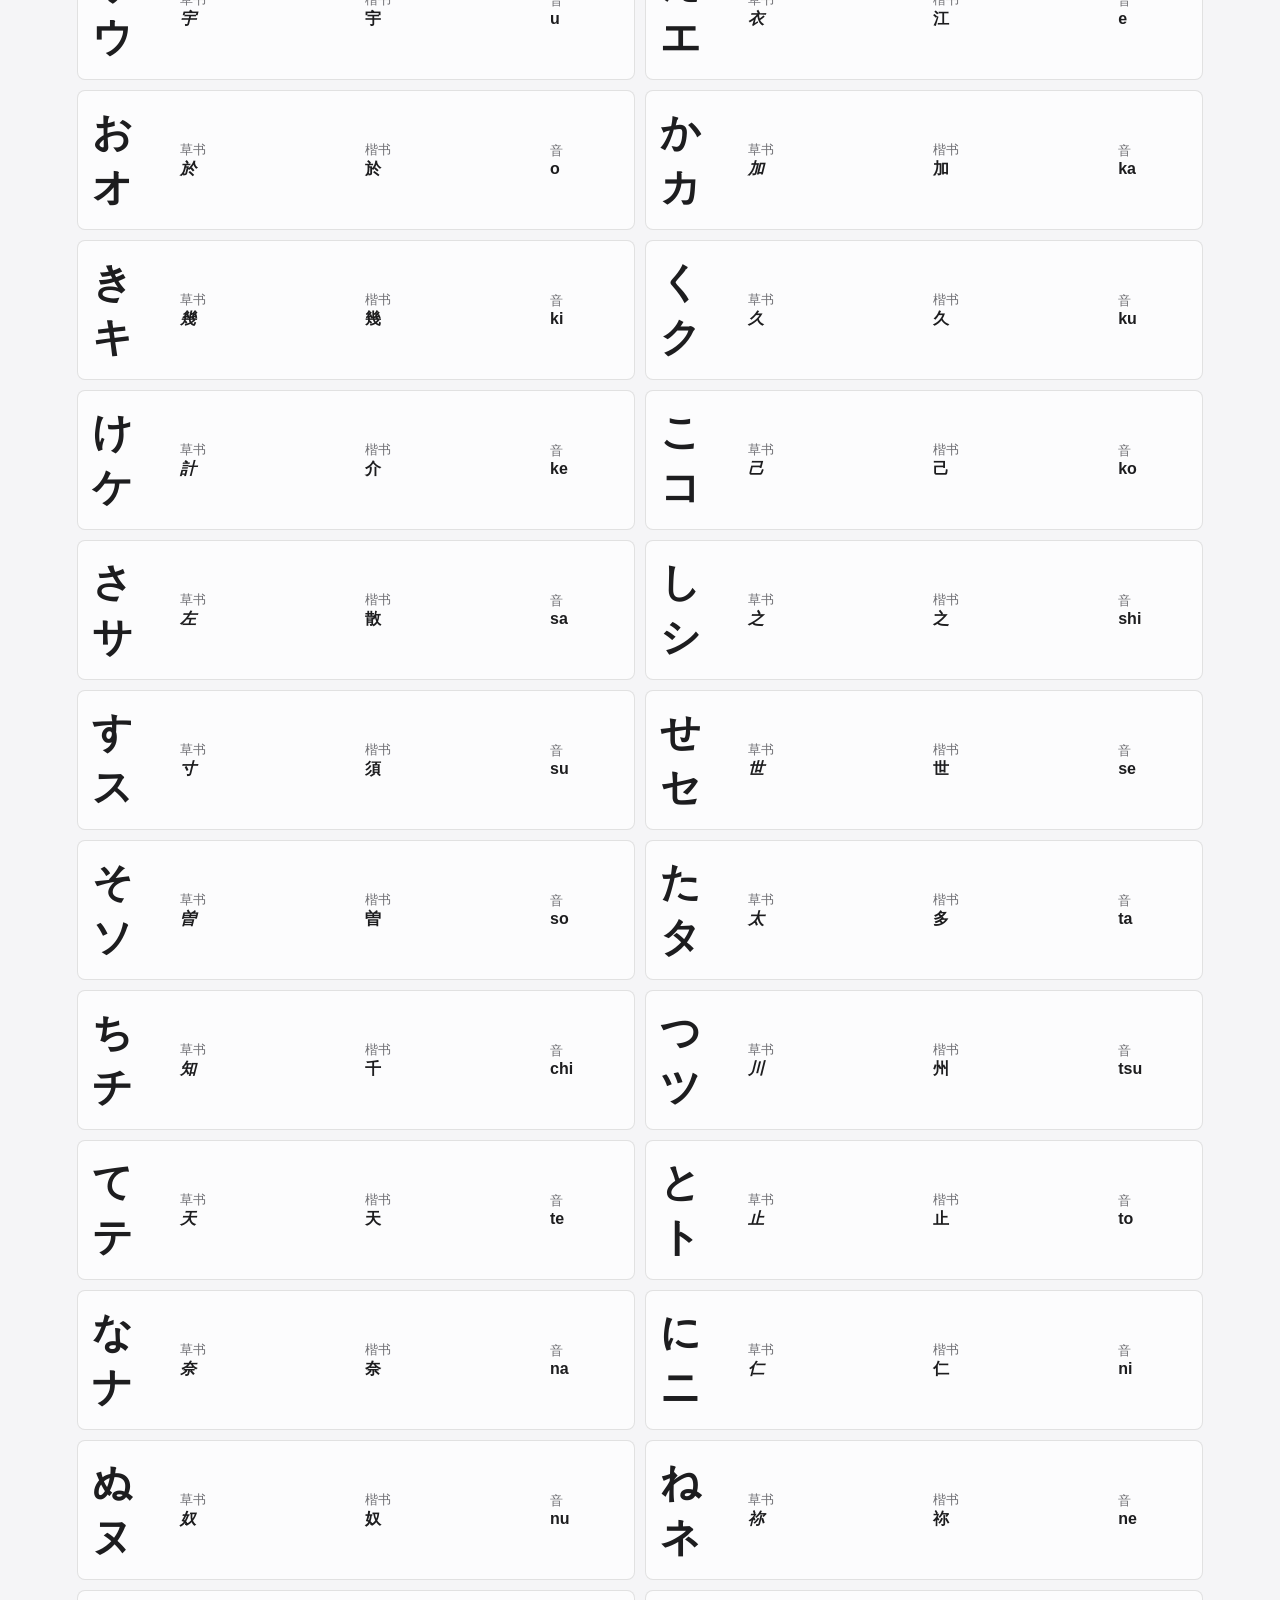
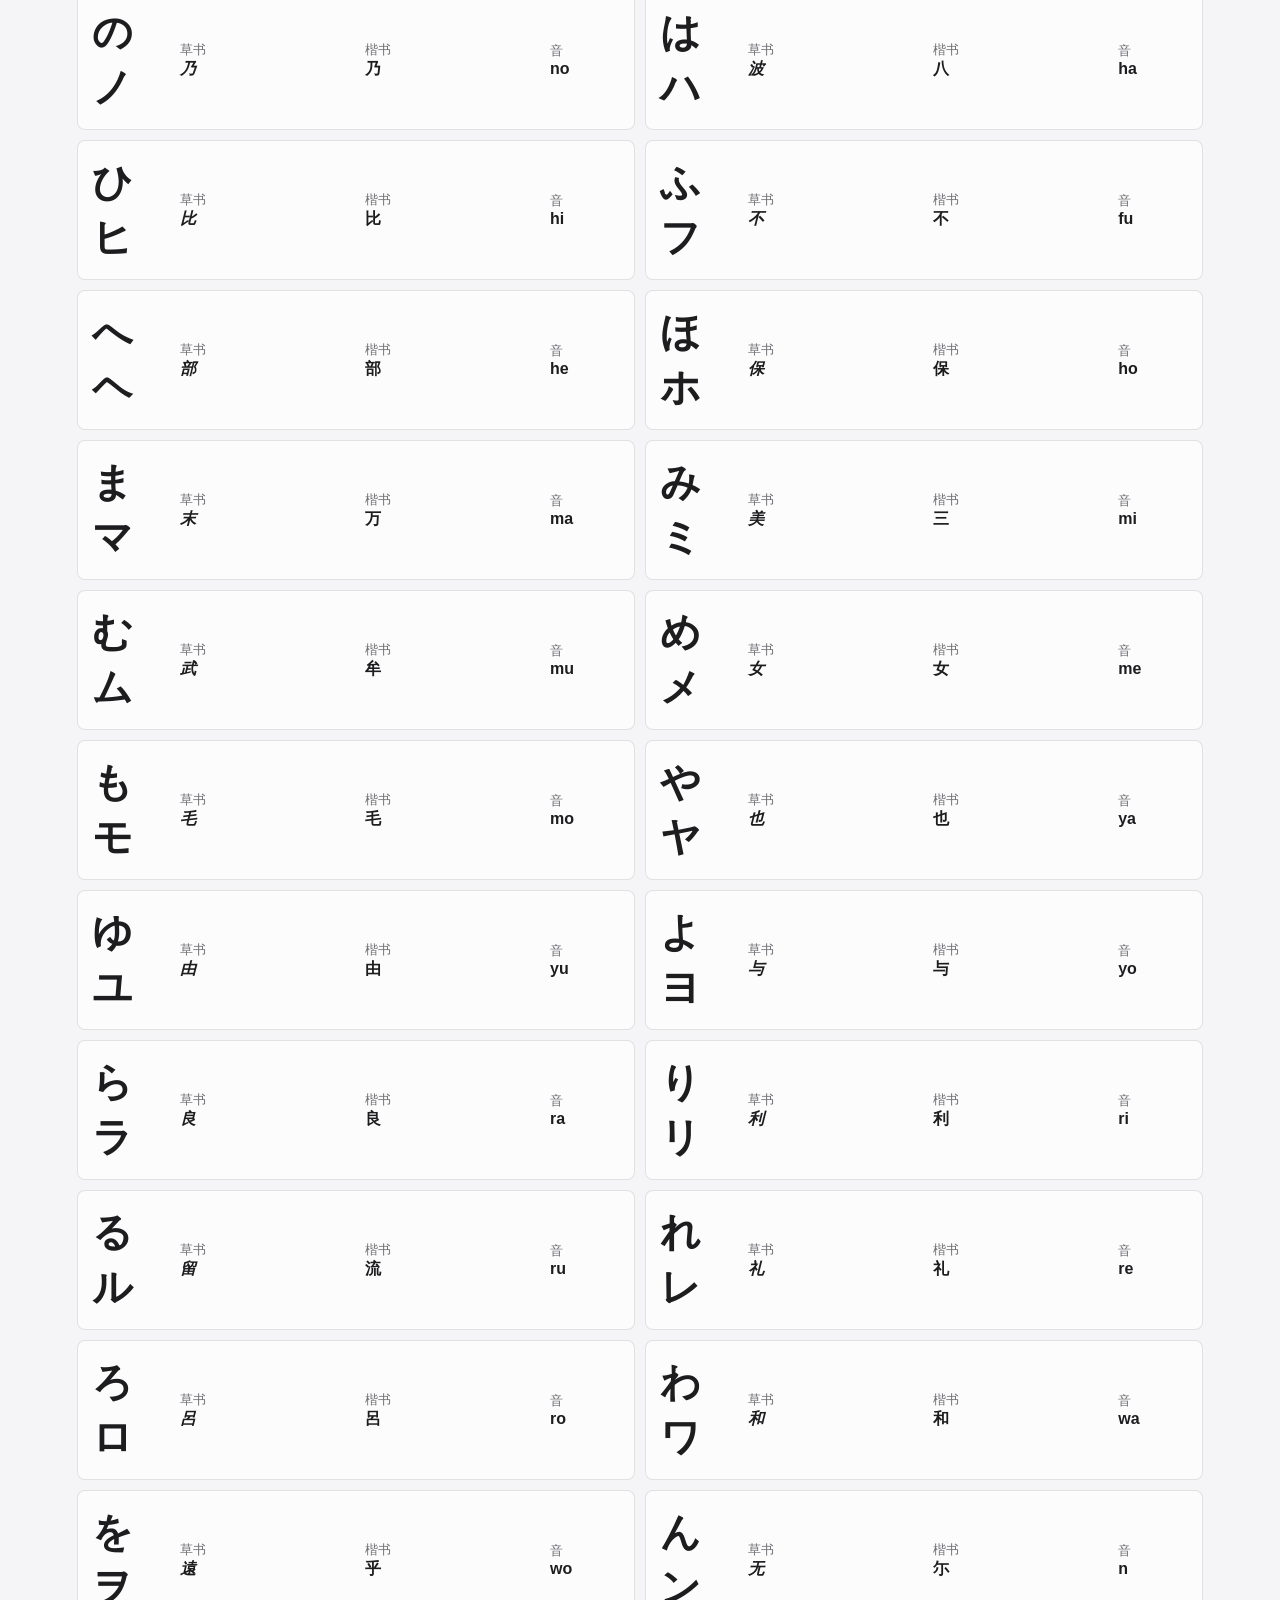
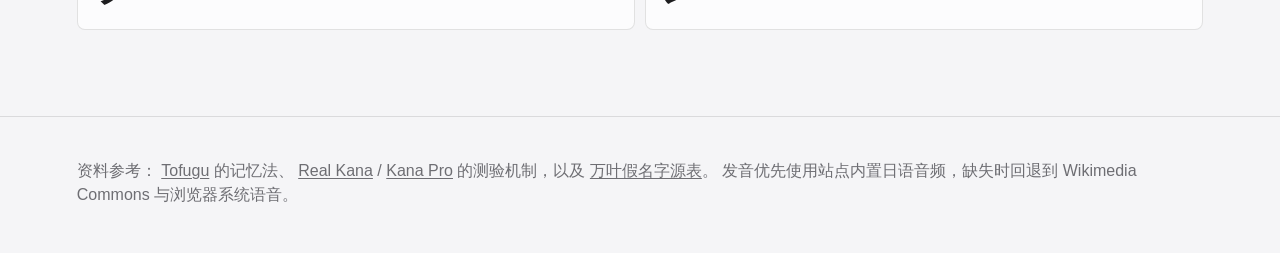
==== commit fe12962d: "Improve kana study UX and bundled audio" ====
--- a/index.html
+++ b/index.html
@@ -3,12 +3,28 @@
   <head>
     <meta charset="utf-8" />
     <meta name="viewport" content="width=device-width, initial-scale=1, viewport-fit=cover" />
+    <meta name="description" content="Kana Origin Studio 通过字源、发音、闪卡和测验帮助你高效记忆平假名与片假名。支持手机适配、离线缓存和内置日语音频。" />
+    <meta name="robots" content="index,follow,max-image-preview:large" />
     <meta name="theme-color" content="#f5f5f7" />
+    <meta property="og:title" content="Kana Origin Studio" />
+    <meta property="og:description" content="用字源和发音高效记忆五十音，支持闪卡、测验、离线缓存、内置音频和手机适配。" />
+    <meta property="og:type" content="website" />
+    <meta property="og:url" content="https://xyyyang97.github.io/kana-origin-studio/" />
+    <meta property="og:image" content="https://xyyyang97.github.io/kana-origin-studio/origin-hiragana.svg" />
+    <meta name="twitter:card" content="summary_large_image" />
+    <meta name="twitter:title" content="Kana Origin Studio" />
+    <meta name="twitter:description" content="用字源和发音高效记忆五十音，支持闪卡、测验、离线缓存、内置音频和手机适配。" />
     <title>Kana Origin Studio</title>
     <link rel="manifest" href="./manifest.webmanifest" />
-    <link rel="stylesheet" href="./styles.css?v=76656aa" />
+    <link rel="icon" href="./icon.svg" type="image/svg+xml" />
+    <link rel="apple-touch-icon" href="./icon.svg" />
+    <link rel="canonical" href="https://xyyyang97.github.io/kana-origin-studio/" />
+    <link rel="preconnect" href="https://commons.wikimedia.org" />
+    <link rel="preconnect" href="https://upload.wikimedia.org" />
+    <link rel="stylesheet" href="./styles.css?v=20260604b" />
   </head>
   <body>
+    <a class="skip-link" href="#main">跳到主要内容</a>
     <header class="topbar">
       <a class="brand" href="#top" aria-label="Kana Origin Studio home">
         <span class="brand-mark">あ</span>
@@ -21,18 +37,19 @@
         <a href="#drill">快捷</a>
         <a href="#sources">字源</a>
       </nav>
-      <button class="icon-button" id="installBtn" title="安装到手机桌面" aria-label="安装到手机桌面">
-        <span aria-hidden="true">+</span>
+      <button class="icon-button" id="installBtn" type="button" title="安装到手机桌面" aria-label="安装到手机桌面">
+        <span aria-hidden="true">＋</span>
       </button>
     </header>
 
-    <main id="top">
+    <main id="main">
+      <div id="top"></div>
       <section class="hero">
         <div class="hero-copy">
           <p class="eyebrow">日语五十音 · 汉字字源记忆法</p>
           <h1>把假名看回它原来的汉字。</h1>
           <p class="lead">
-            用大字卡、发音、草书/楷书来源和即时测验，把平假名与片假名一起记住。
+            用大字卡、内置日语音频、草书/楷书来源和即时测验，把平假名与片假名一起记住。
           </p>
           <div class="hero-actions">
             <a class="primary-action" href="#study">开始练习</a>
@@ -79,8 +96,8 @@
         <div class="audio-controls" aria-label="发音设置">
           <label>
             发音
-            <select id="audioMode">
-              <option value="human">真人音频</option>
+            <select id="audioMode" aria-describedby="audioStatus">
+              <option value="human">内置音频</option>
               <option value="system">系统语音</option>
             </select>
           </label>
@@ -88,6 +105,7 @@
             音色
             <select id="voiceSelect"></select>
           </label>
+          <small class="audio-status" id="audioStatus" aria-live="polite"></small>
         </div>
         <div class="row-filter" id="rowFilter" aria-label="行选择"></div>
       </section>
@@ -98,7 +116,7 @@
         <p>点任意格子可以查看来源汉字、发音和记忆钩子。手机上默认就是大字优先。</p>
       </section>
 
-      <section class="kana-grid" id="kanaGrid" aria-label="五十音表"></section>
+      <section class="kana-grid" id="kanaGrid" aria-label="五十音表" aria-live="polite"></section>
 
       <section class="study-layout" id="study">
         <div class="section-head">
@@ -110,7 +128,7 @@
           <div class="card-face front">
             <span id="cardScriptLabel">平假名</span>
             <strong id="cardKana">あ</strong>
-            <small>空格翻面 · S 发音 · J/K/L 循环</small>
+            <small>空格翻面 · A/S/D/F 快速循环</small>
           </div>
           <div class="card-face back">
             <span id="cardRomaji">a</span>
@@ -125,16 +143,17 @@
               </div>
               <div>
                 <small>发音</small>
-                <button class="sound-button" id="speakCard">播放</button>
+                <button class="sound-button" id="speakCard" type="button">播放</button>
               </div>
             </div>
             <p id="cardMnemonic">安写快了，收成あ。先看上方弯，再收尾。</p>
+            <p class="card-subnote">如果你觉得字体里的草书还不够像，直接往下看演变总图，那里的中间态更接近真实字形来源。</p>
           </div>
         </article>
         <div class="study-actions">
-          <button class="secondary-action buttonish" id="prevCard">上一张</button>
-          <button class="primary-action buttonish" id="knownCard">记住了</button>
-          <button class="secondary-action buttonish" id="nextCard">下一张</button>
+          <button class="secondary-action buttonish" id="prevCard" type="button">上一张</button>
+          <button class="primary-action buttonish" id="knownCard" type="button">记住了</button>
+          <button class="secondary-action buttonish" id="nextCard" type="button">下一张</button>
         </div>
       </section>
 
@@ -148,7 +167,7 @@
           <div class="quiz-prompt">
             <span id="quizType">平假名</span>
             <strong id="quizKana">あ</strong>
-            <button class="icon-button large" id="speakQuiz" title="播放发音" aria-label="播放发音">♪</button>
+            <button class="icon-button large" id="speakQuiz" type="button" title="播放发音" aria-label="播放发音">♪</button>
           </div>
           <form class="answer-form" id="answerForm">
             <input id="answerInput" name="answer" autocomplete="off" autocapitalize="none" placeholder="输入 romaji，比如 a / ka / shi" />
@@ -163,15 +182,17 @@
         <div class="section-head">
           <p class="eyebrow">Keyboard Loop</p>
           <h2>手不用离开键盘</h2>
-          <p>适合电脑上快速刷：先看字，空格翻面，S 听音，K 标记记住，L 下一张。测验时直接按 1-4 选答案。</p>
+          <p>适合电脑上快速刷：空格翻面；闪卡区用 A/S/D/F 做上一张、听音、记住、下一张；测验区用 A/S/D/F 选答案，/ 聚焦输入框。</p>
         </div>
         <div class="shortcut-grid" aria-label="快捷键说明">
           <div><kbd>Space</kbd><span>翻牌</span></div>
-          <div><kbd>S</kbd><span>播放发音</span></div>
-          <div><kbd>J</kbd><span>上一张</span></div>
-          <div><kbd>K</kbd><span>记住</span></div>
-          <div><kbd>L</kbd><span>下一张</span></div>
-          <div><kbd>1-4</kbd><span>测验选项</span></div>
+          <div><kbd>A</kbd><span>上一张 / 选项 1</span></div>
+          <div><kbd>S</kbd><span>听音 / 选项 2</span></div>
+          <div><kbd>D</kbd><span>记住 / 选项 3</span></div>
+          <div><kbd>F</kbd><span>下一张 / 选项 4</span></div>
+          <div><kbd>J</kbd><span>兼容上一张</span></div>
+          <div><kbd>K</kbd><span>兼容记住</span></div>
+          <div><kbd>L</kbd><span>兼容下一张</span></div>
           <div><kbd>/</kbd><span>输入答案</span></div>
           <div><kbd>Enter</kbd><span>检查</span></div>
         </div>
@@ -183,18 +204,26 @@
           <h2>字源速查</h2>
           <p>平假名看草书化的来源汉字；片假名看楷书汉字中被截取的部分。下面的演变图用来校正“草书中间态”的视觉记忆。</p>
         </div>
-        <figure class="origin-atlas">
-          <img src="./origin-hiragana.svg" alt="平假名从万叶假名草书演变而来的总览图" />
-          <figcaption>
-            平假名演变图：来源汉字到草书化假名的总览。来自 Wikimedia Commons，作者 Pmx，CC BY-SA/GFDL。
-          </figcaption>
-        </figure>
+        <div class="atlas-grid">
+          <figure class="origin-atlas">
+            <img src="./origin-hiragana.svg" alt="平假名从万叶假名草书演变而来的总览图" />
+            <figcaption>
+              平假名演变图：来源汉字到草书化假名的总览。用它来校正“真正更像的草书中间态”。
+            </figcaption>
+          </figure>
+          <figure class="origin-atlas">
+            <img src="https://commons.wikimedia.org/wiki/Special:Redirect/file/Katakana_origine.svg" alt="片假名从汉字楷书部件截取演变而来的总览图" loading="lazy" />
+            <figcaption>
+              片假名演变图：来源汉字被切成部件后的骨架总览。来自 Wikimedia Commons。
+            </figcaption>
+          </figure>
+        </div>
         <div class="origin-list" id="originList"></div>
       </section>
     </main>
 
     <dialog class="detail-dialog" id="detailDialog">
-      <button class="icon-button close" id="closeDialog" aria-label="关闭">×</button>
+      <button class="icon-button close" id="closeDialog" type="button" aria-label="关闭">×</button>
       <div class="detail-body" id="detailBody"></div>
     </dialog>
 
@@ -207,10 +236,10 @@
         <a href="https://kana.pro/" target="_blank" rel="noreferrer">Kana Pro</a>
         的测验机制，以及
         <a href="https://en.wikipedia.org/wiki/Man%27y%C5%8Dgana" target="_blank" rel="noreferrer">万叶假名字源表</a>。
-        发音优先使用 Wikimedia Commons 真人假名音频，失败时回退到浏览器内置日语语音。
+        发音优先使用站点内置日语音频，缺失时回退到 Wikimedia Commons 与浏览器系统语音。
       </p>
     </footer>
 
-    <script src="./app.js?v=76656aa"></script>
+    <script src="./app.js?v=20260604b"></script>
   </body>
 </html>
--- a/styles.css
+++ b/styles.css
@@ -12,6 +12,9 @@
   --gold: #b26a00;
   --shadow: 0 24px 80px rgba(0, 0, 0, 0.12);
   --radius: 8px;
+  --radius-lg: 30px;
+  --radius-xl: 40px;
+  --focus: 0 0 0 4px rgba(0, 113, 227, 0.18);
 }
 
 * {
@@ -20,14 +23,49 @@
 
 html {
   scroll-behavior: smooth;
+  scroll-padding-top: 118px;
 }
 
 body {
   margin: 0;
+  min-height: 100vh;
   background: var(--bg);
   color: var(--ink);
   font-family: -apple-system, BlinkMacSystemFont, "SF Pro Display", "SF Pro Text", "Helvetica Neue", Arial, sans-serif;
   letter-spacing: 0;
+  text-rendering: optimizeLegibility;
+  -webkit-font-smoothing: antialiased;
+  overflow-x: hidden;
+  position: relative;
+}
+
+body::before,
+body::after {
+  content: "";
+  position: fixed;
+  inset: auto;
+  pointer-events: none;
+  z-index: -1;
+  filter: blur(26px);
+  opacity: 0.75;
+}
+
+body::before {
+  top: -120px;
+  right: -80px;
+  width: 360px;
+  height: 360px;
+  border-radius: 50%;
+  background: radial-gradient(circle, rgba(0, 113, 227, 0.18), rgba(0, 113, 227, 0));
+}
+
+body::after {
+  left: -120px;
+  bottom: -140px;
+  width: 420px;
+  height: 420px;
+  border-radius: 50%;
+  background: radial-gradient(circle, rgba(19, 138, 85, 0.14), rgba(19, 138, 85, 0));
 }
 
 button,
@@ -38,6 +76,33 @@
 a {
   color: inherit;
   text-decoration: none;
+}
+
+a:hover {
+  text-decoration: underline;
+  text-underline-offset: 0.14em;
+}
+
+:focus-visible {
+  outline: none;
+  box-shadow: var(--focus);
+}
+
+.skip-link {
+  position: absolute;
+  top: 10px;
+  left: 10px;
+  z-index: 20;
+  padding: 10px 14px;
+  border-radius: 999px;
+  background: var(--ink);
+  color: white;
+  transform: translateY(-140%);
+  transition: transform 160ms ease;
+}
+
+.skip-link:focus {
+  transform: translateY(0);
 }
 
 .topbar {
@@ -47,7 +112,8 @@
   display: flex;
   align-items: center;
   justify-content: space-between;
-  height: 54px;
+  gap: 12px;
+  min-height: 54px;
   padding: 0 max(18px, env(safe-area-inset-left)) 0 max(18px, env(safe-area-inset-right));
   background: rgba(245, 245, 247, 0.82);
   border-bottom: 1px solid var(--line);
@@ -78,6 +144,8 @@
   gap: 22px;
   color: var(--muted);
   font-size: 14px;
+  overflow-x: auto;
+  scrollbar-width: none;
 }
 
 .nav a:hover {
@@ -197,7 +265,7 @@
   place-items: center;
   padding: 30px;
   border: 1px solid var(--line);
-  border-radius: 30px;
+  border-radius: var(--radius-xl);
   background: rgba(255, 255, 255, 0.58);
   box-shadow: var(--shadow);
   backdrop-filter: blur(24px);
@@ -286,6 +354,7 @@
   gap: 14px;
   justify-content: space-between;
   align-items: center;
+  flex-wrap: wrap;
   padding: 13px clamp(18px, 6vw, 92px);
   background: rgba(245, 245, 247, 0.86);
   border-block: 1px solid var(--line);
@@ -303,6 +372,7 @@
 
 .audio-controls {
   align-items: center;
+  flex-wrap: wrap;
 }
 
 .audio-controls label {
@@ -320,13 +390,18 @@
 }
 
 .audio-controls select {
-  max-width: 130px;
+  max-width: 180px;
   border: 0;
   background: transparent;
   color: var(--ink);
   outline: none;
 }
 
+.audio-status {
+  color: var(--muted);
+  font-size: 13px;
+}
+
 .segment,
 .row-chip,
 .choice {
@@ -338,6 +413,7 @@
   color: var(--muted);
   white-space: nowrap;
   cursor: pointer;
+  transition: background 160ms ease, color 160ms ease, border-color 160ms ease, transform 160ms ease;
 }
 
 .segment.active,
@@ -347,6 +423,16 @@
   color: white;
 }
 
+.segment:hover,
+.row-chip:hover,
+.choice:hover,
+.icon-button:hover,
+.primary-action:hover,
+.secondary-action:hover,
+.sound-button:hover {
+  transform: translateY(-1px);
+}
+
 .section-head {
   padding: 64px clamp(18px, 6vw, 92px) 22px;
 }
@@ -382,6 +468,10 @@
   background: white;
 }
 
+.kana-cell:focus-visible {
+  box-shadow: 0 18px 44px rgba(0, 0, 0, 0.11), var(--focus);
+}
+
 .cell-top {
   display: flex;
   justify-content: space-between;
@@ -450,11 +540,12 @@
   gap: 18px;
   padding: clamp(24px, 5vw, 54px);
   border: 1px solid var(--line);
-  border-radius: 30px;
+  border-radius: var(--radius-xl);
   background: var(--panel-solid);
   box-shadow: var(--shadow);
   backface-visibility: hidden;
   transition: transform 420ms cubic-bezier(0.2, 0.8, 0.2, 1);
+  transform-style: preserve-3d;
 }
 
 .card-face span,
@@ -513,6 +604,13 @@
   margin: 0;
   color: var(--muted);
   line-height: 1.55;
+}
+
+.card-subnote {
+  margin: -4px 0 0;
+  color: var(--muted);
+  font-size: 13px;
+  line-height: 1.5;
 }
 
 .study-actions {
@@ -574,7 +672,7 @@
   gap: 20px;
   padding: clamp(20px, 4vw, 42px);
   border: 1px solid var(--line);
-  border-radius: 30px;
+  border-radius: var(--radius-xl);
   background: white;
   box-shadow: var(--shadow);
 }
@@ -641,11 +739,17 @@
   padding: 0 clamp(18px, 6vw, 92px);
 }
 
+.atlas-grid {
+  display: grid;
+  grid-template-columns: repeat(2, minmax(0, 1fr));
+  gap: 16px;
+}
+
 .origin-atlas {
   margin: 0 clamp(18px, 6vw, 92px) 24px;
   padding: clamp(16px, 3vw, 26px);
   border: 1px solid var(--line);
-  border-radius: 30px;
+  border-radius: var(--radius-xl);
   background: white;
   box-shadow: var(--shadow);
 }
@@ -688,7 +792,7 @@
 .detail-dialog {
   width: min(720px, calc(100vw - 28px));
   border: 1px solid var(--line);
-  border-radius: 30px;
+  border-radius: var(--radius-xl);
   padding: 0;
   background: white;
   box-shadow: var(--shadow);
@@ -729,8 +833,26 @@
   line-height: 0.9;
 }
 
-.detail-kana span {
-  color: var(--muted);
+.detail-kana span,
+.detail-kana small,
+.detail-note {
+  color: var(--muted);
+}
+
+.detail-kana small {
+  display: block;
+  margin-top: 8px;
+}
+
+.detail-note {
+  line-height: 1.55;
+}
+
+.detail-actions {
+  display: flex;
+  flex-wrap: wrap;
+  gap: 10px;
+  margin-top: 18px;
 }
 
 footer {
@@ -738,6 +860,11 @@
   color: var(--muted);
   border-top: 1px solid var(--line);
   line-height: 1.5;
+}
+
+footer a {
+  text-decoration: underline;
+  text-underline-offset: 0.14em;
 }
 
 @media (max-width: 920px) {
@@ -761,11 +888,29 @@
   .origin-list {
     grid-template-columns: 1fr;
   }
+
+  .atlas-grid {
+    grid-template-columns: 1fr;
+  }
 }
 
 @media (max-width: 680px) {
+  html {
+    scroll-padding-top: 102px;
+  }
+
+  .topbar {
+    flex-wrap: wrap;
+    padding-top: 10px;
+    padding-bottom: 10px;
+  }
+
   .nav {
     display: none;
+  }
+
+  .brand {
+    max-width: 72vw;
   }
 
   .hero {
@@ -794,6 +939,7 @@
 
   .control-band {
     display: grid;
+    top: 54px;
   }
 
   .kana-grid {
@@ -832,3 +978,29 @@
     grid-column: 1 / -1;
   }
 }
+
+@media (prefers-reduced-motion: reduce) {
+  html {
+    scroll-behavior: auto;
+  }
+
+  *,
+  *::before,
+  *::after {
+    animation-duration: 0.01ms !important;
+    animation-iteration-count: 1 !important;
+    transition-duration: 0.01ms !important;
+    scroll-behavior: auto !important;
+  }
+
+  .kana-cell:hover,
+  .segment:hover,
+  .row-chip:hover,
+  .choice:hover,
+  .icon-button:hover,
+  .primary-action:hover,
+  .secondary-action:hover,
+  .sound-button:hover {
+    transform: none;
+  }
+}
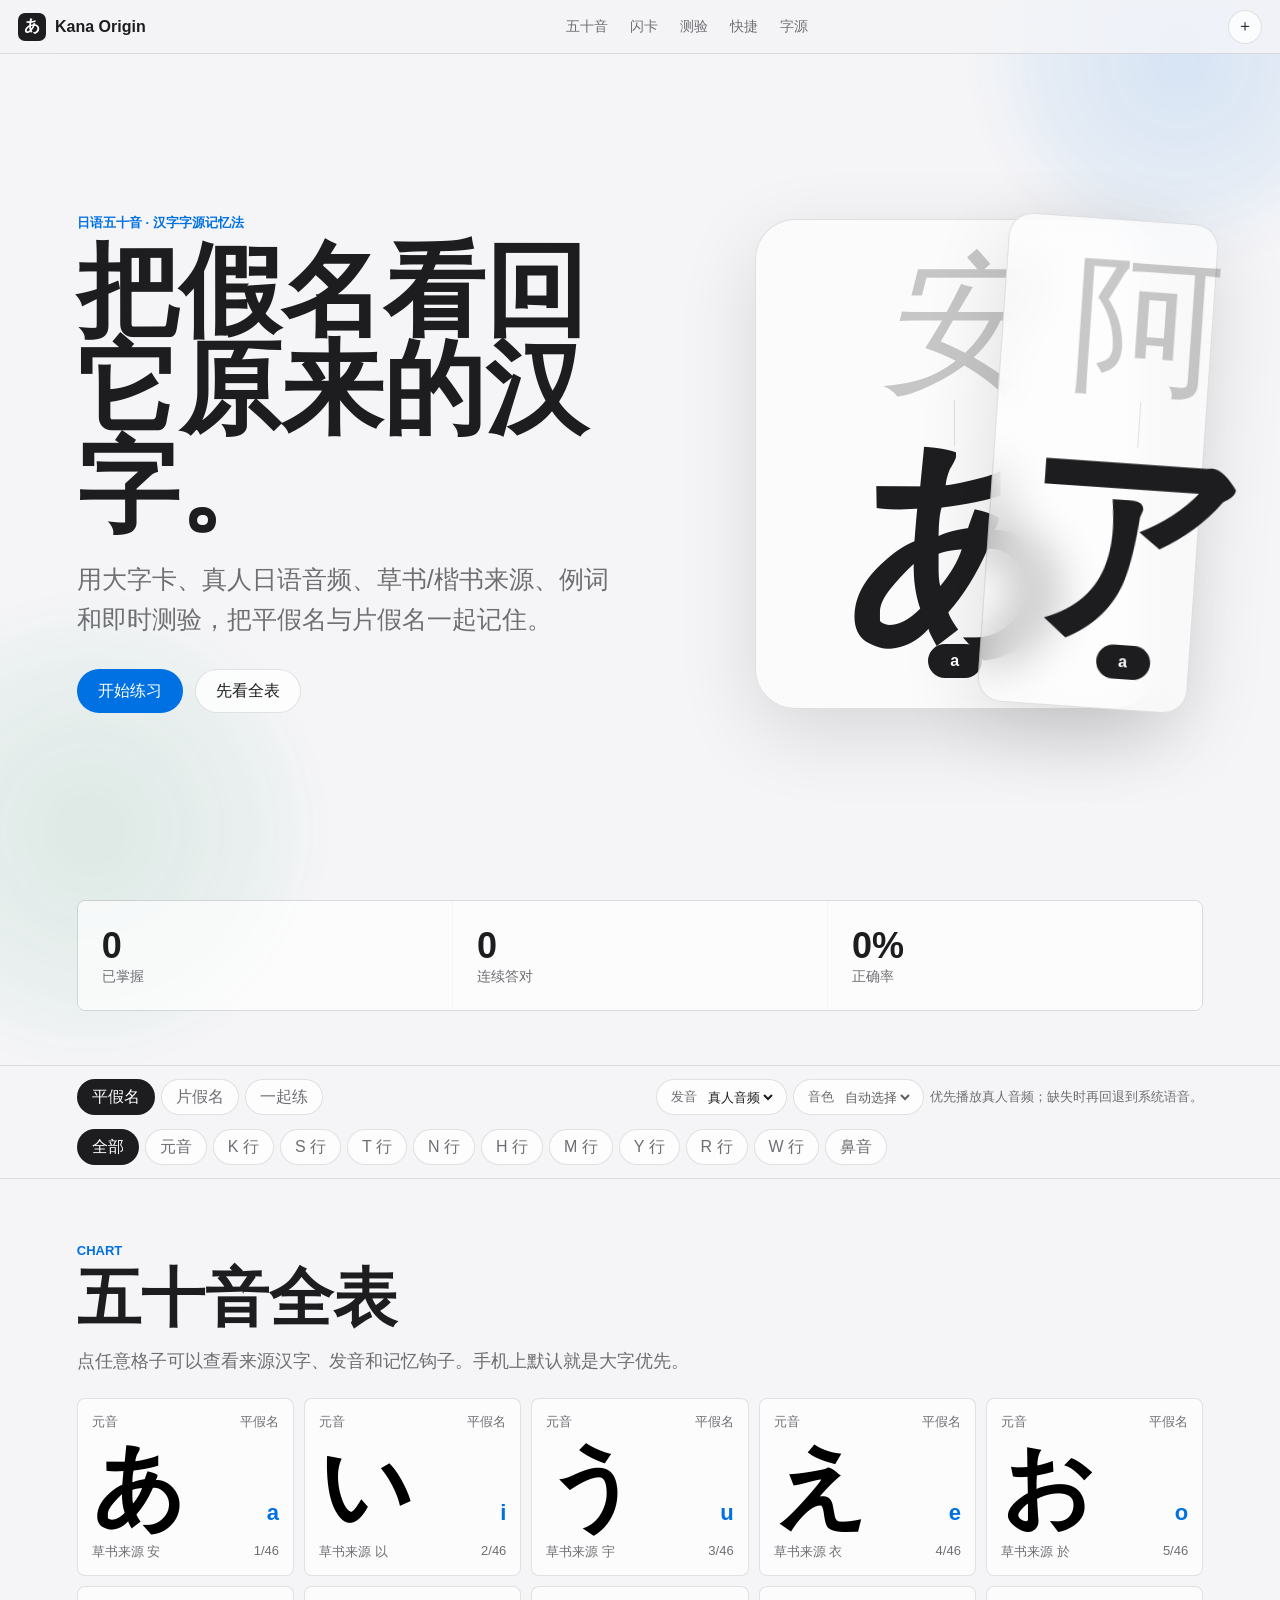
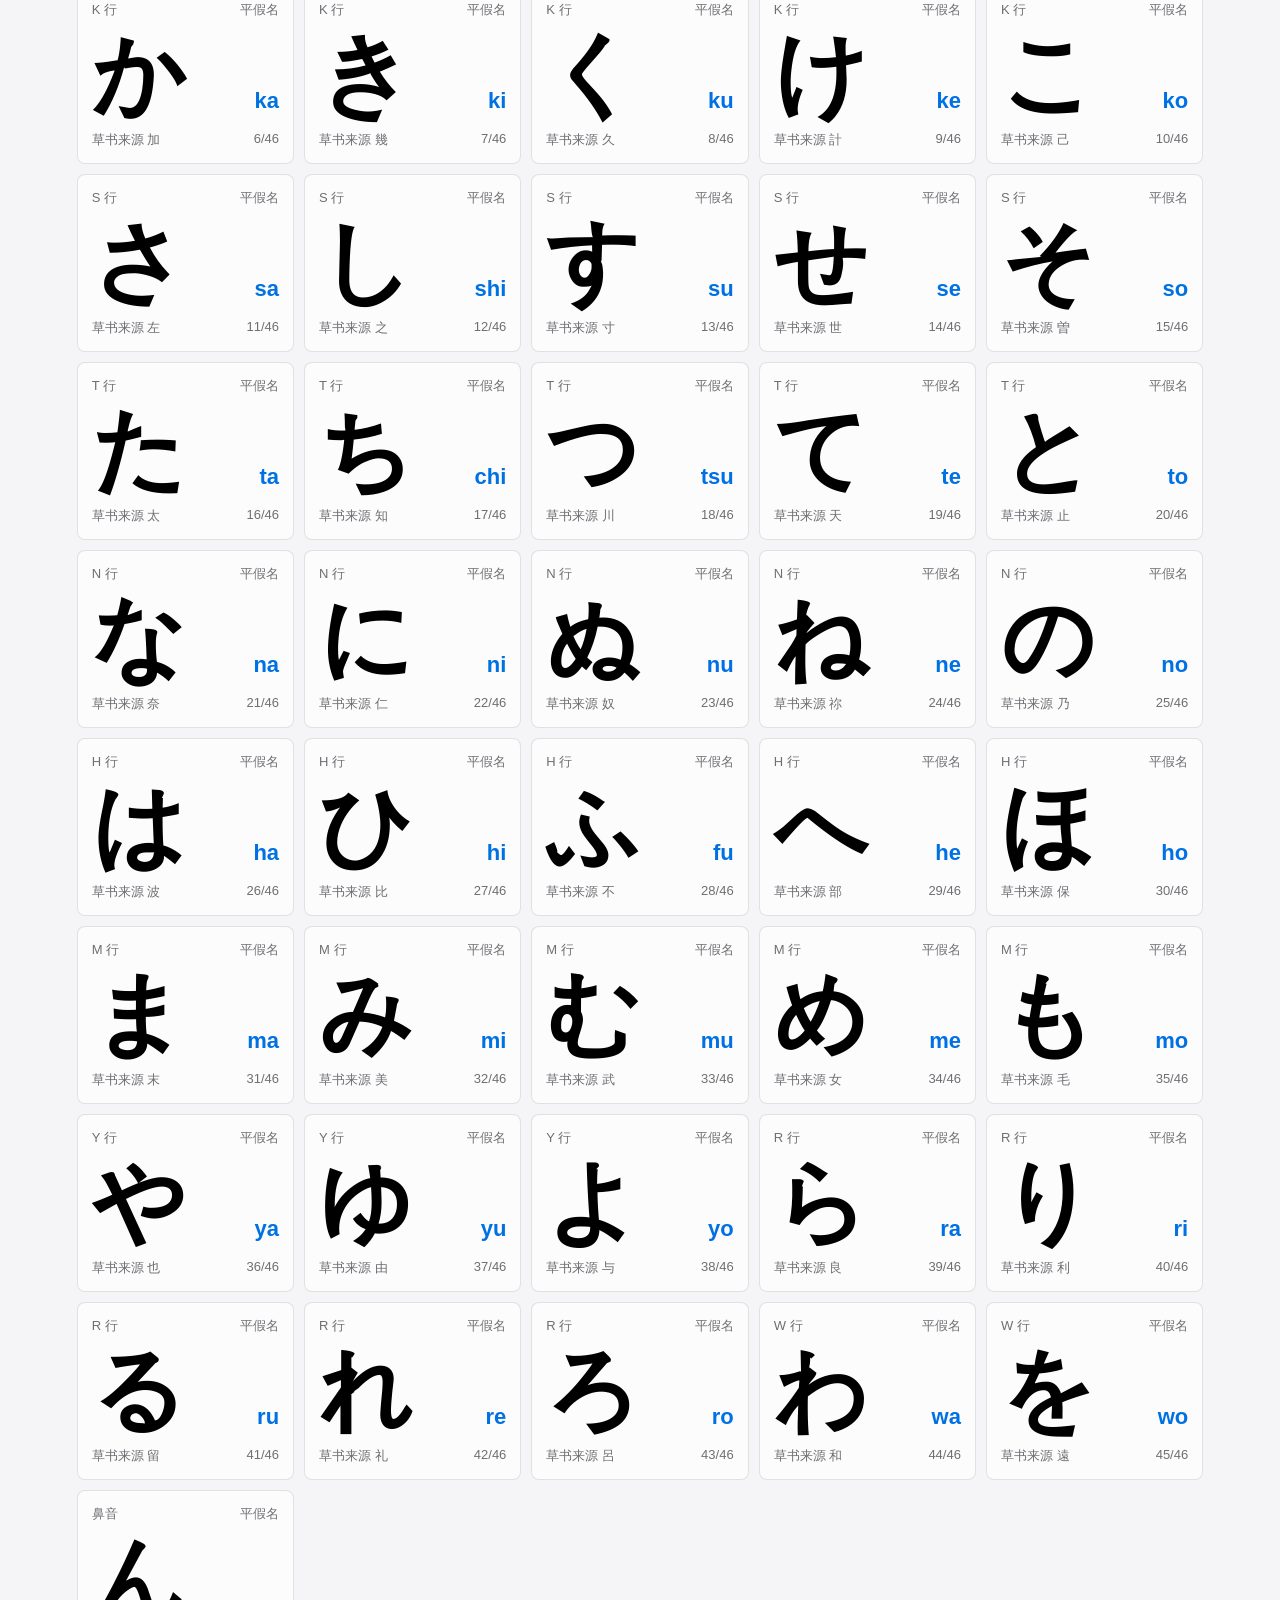
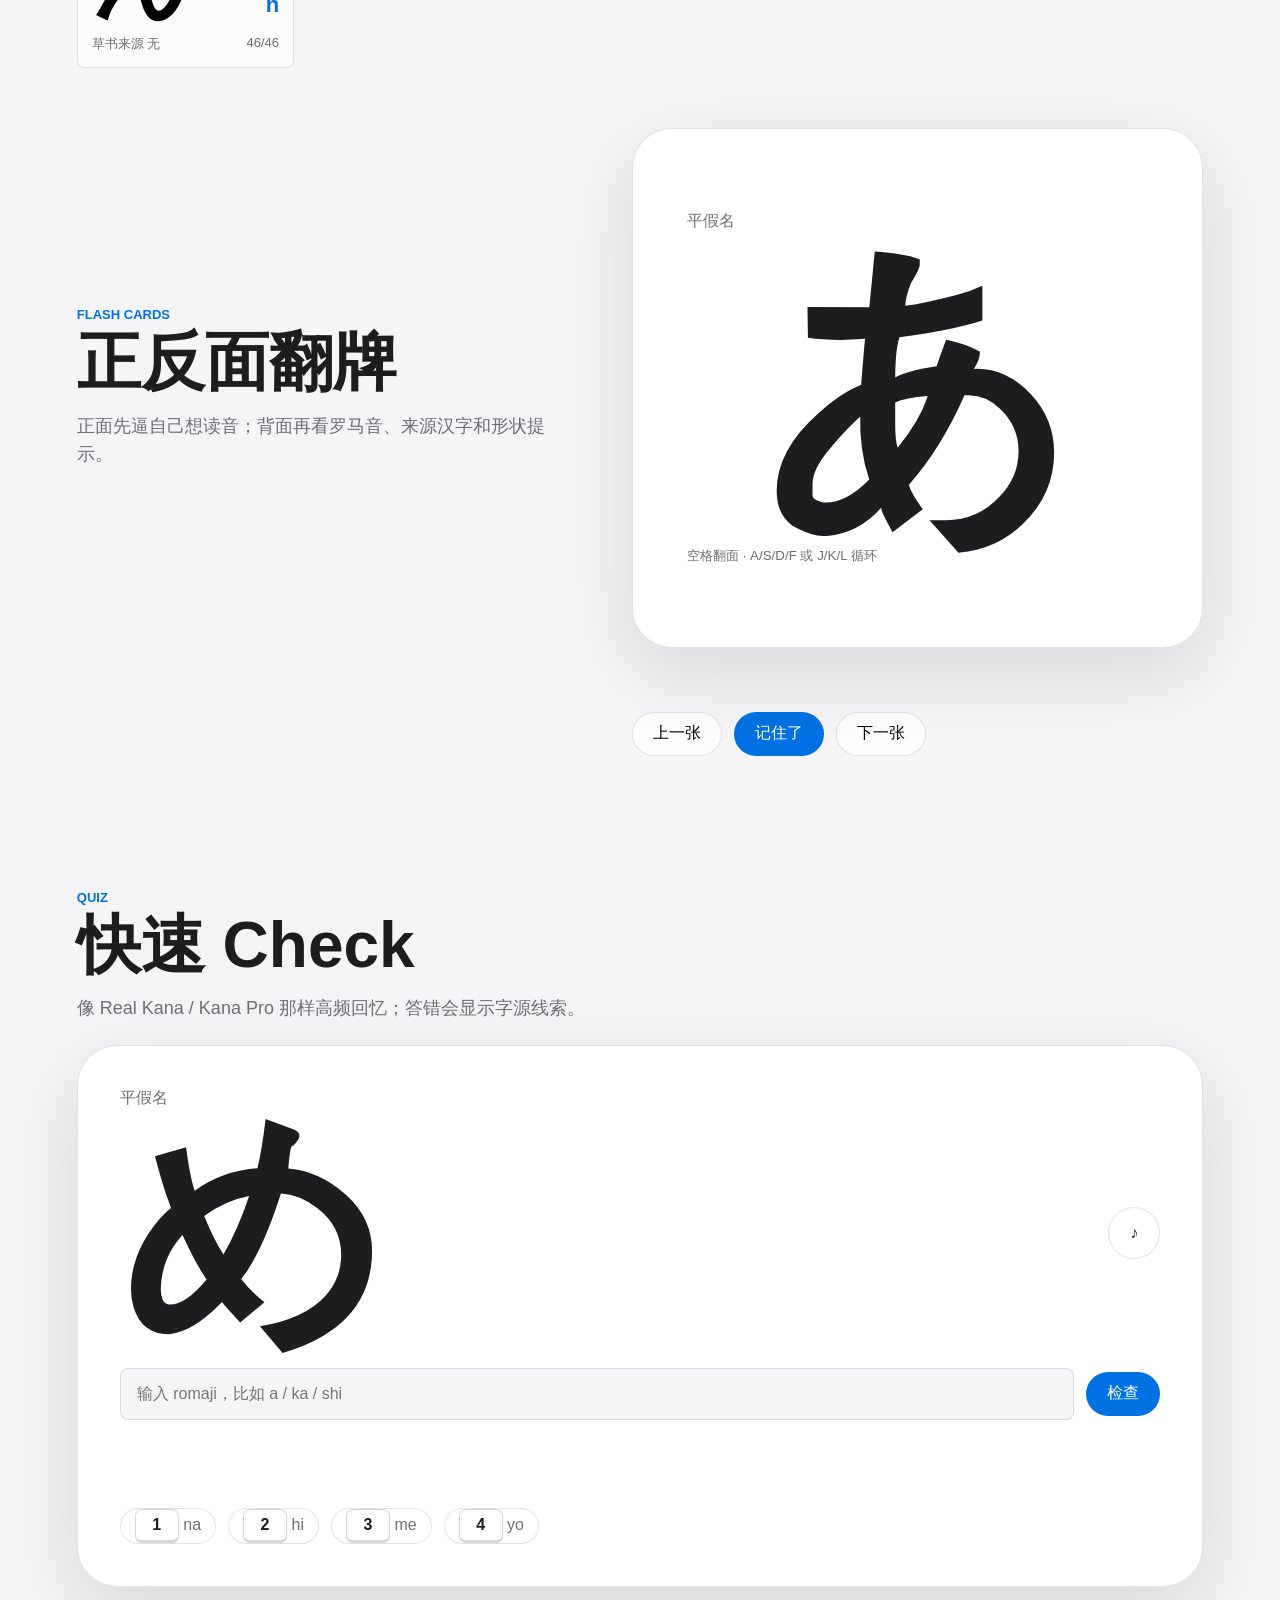
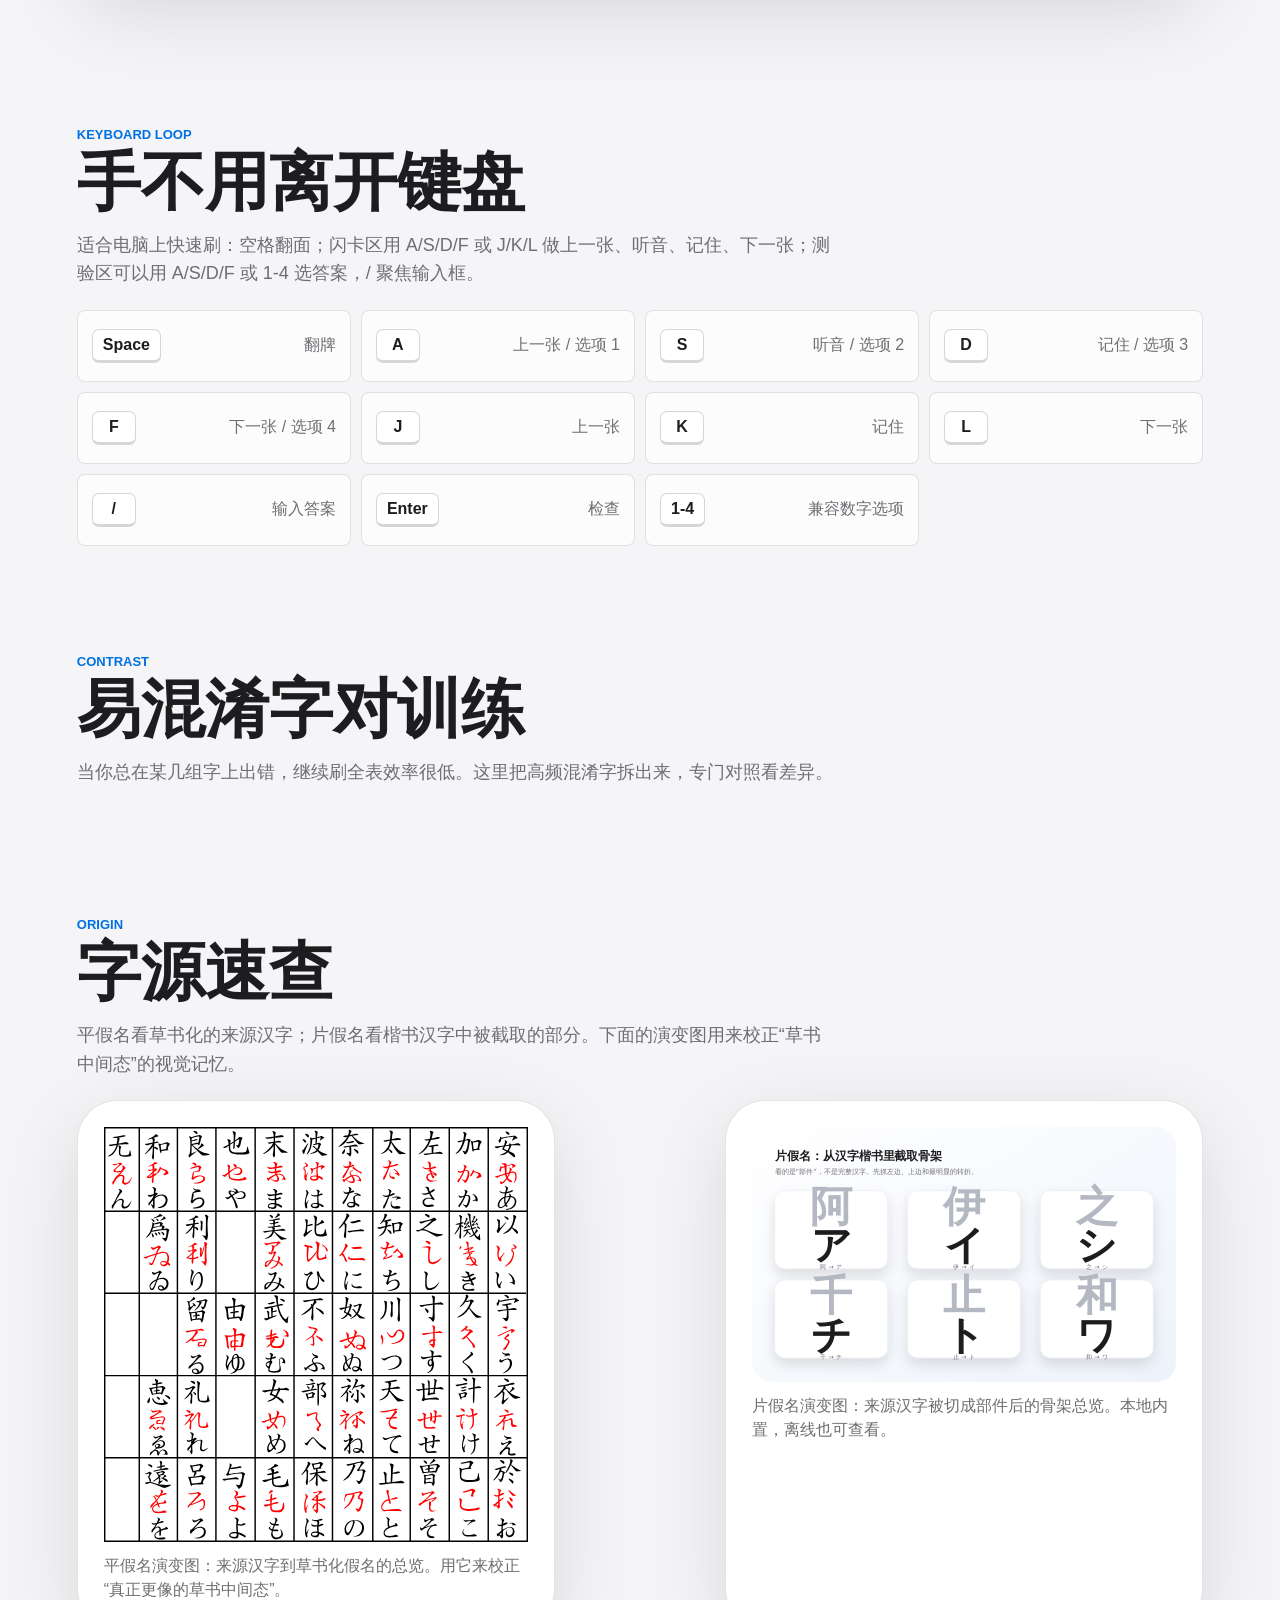
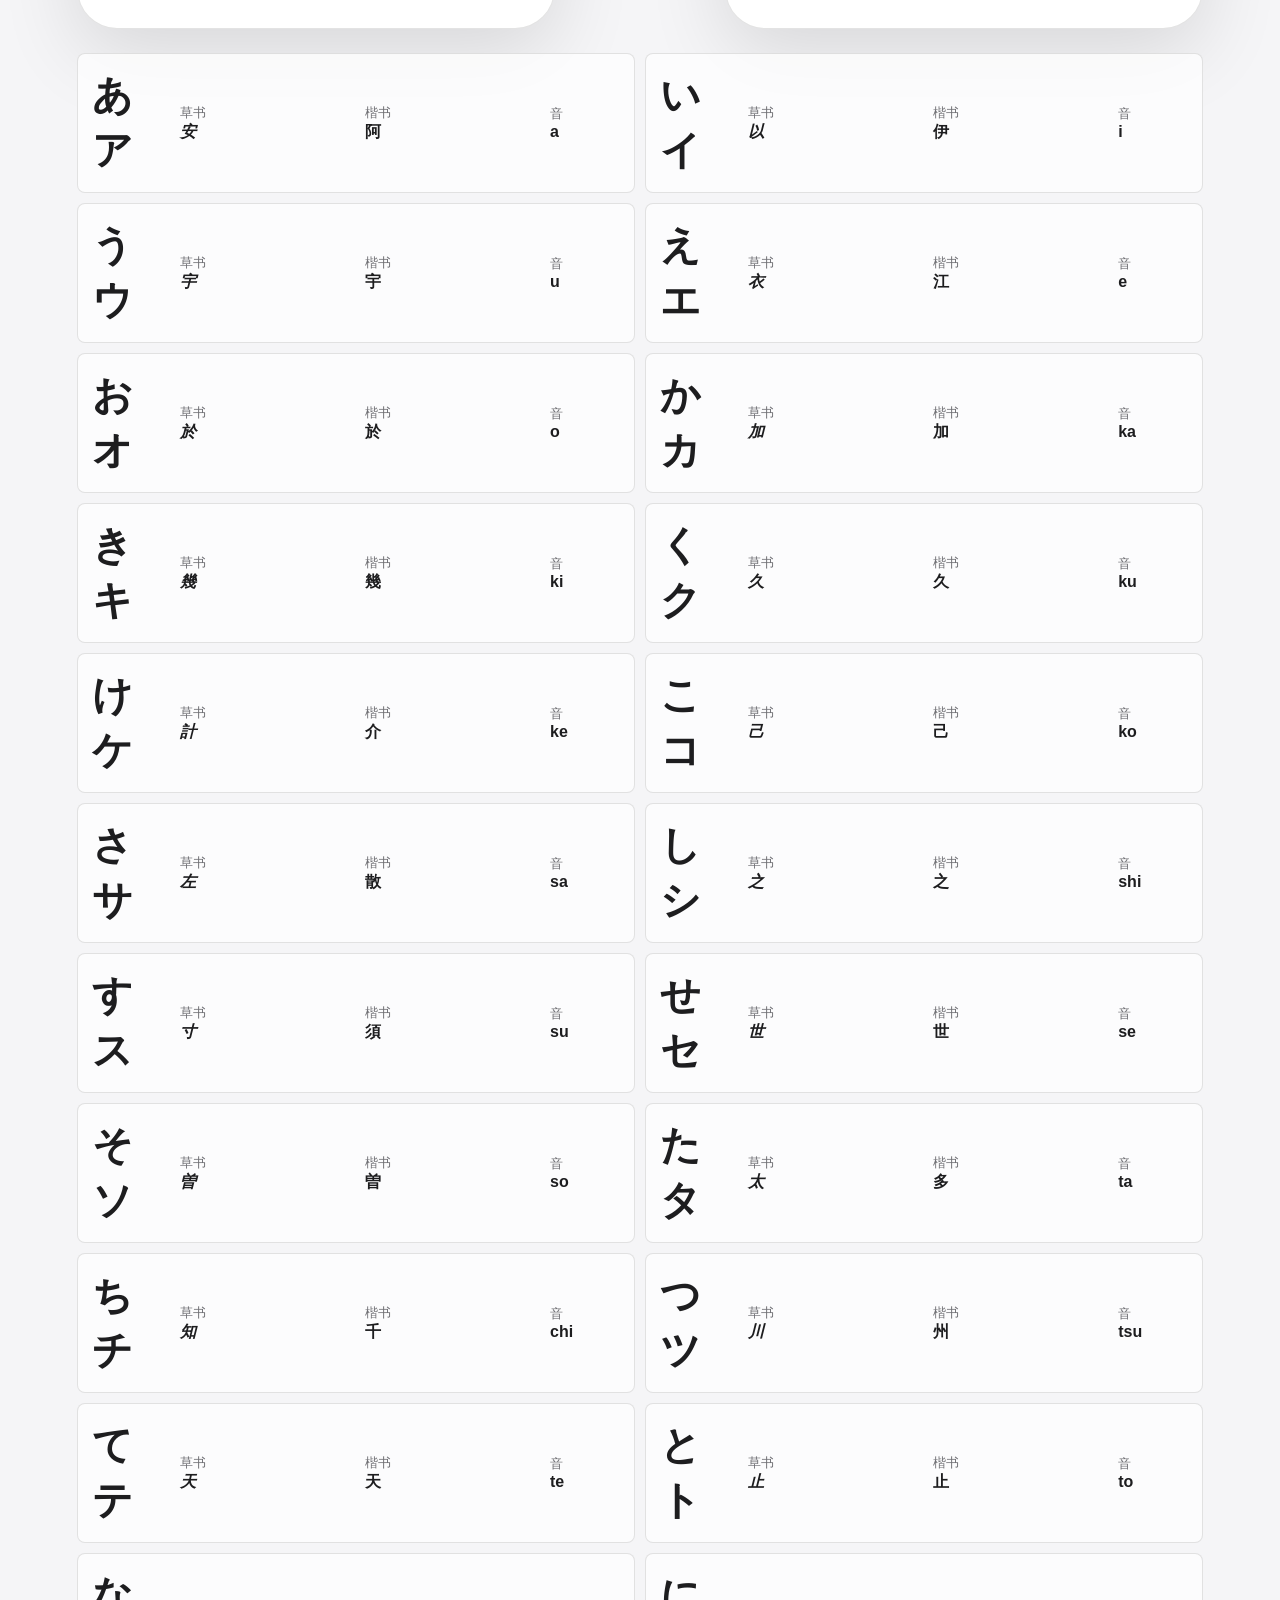
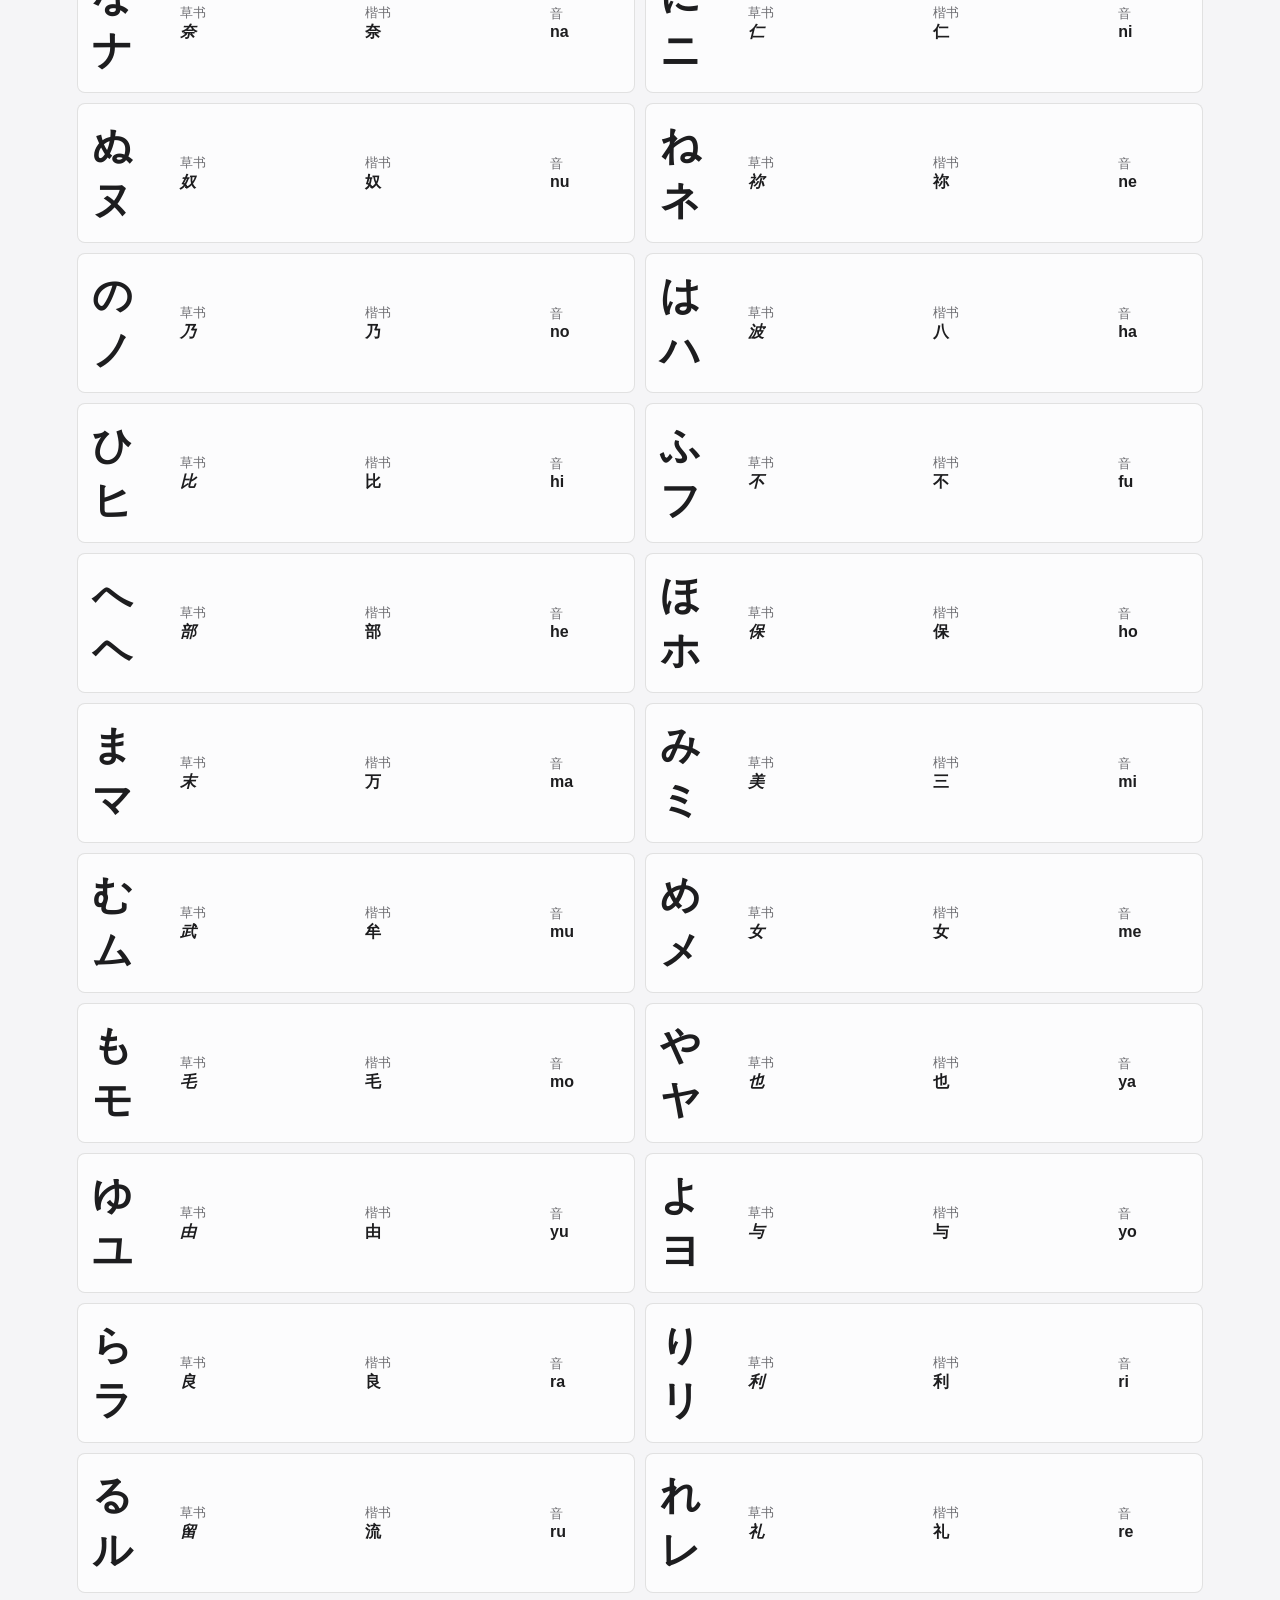
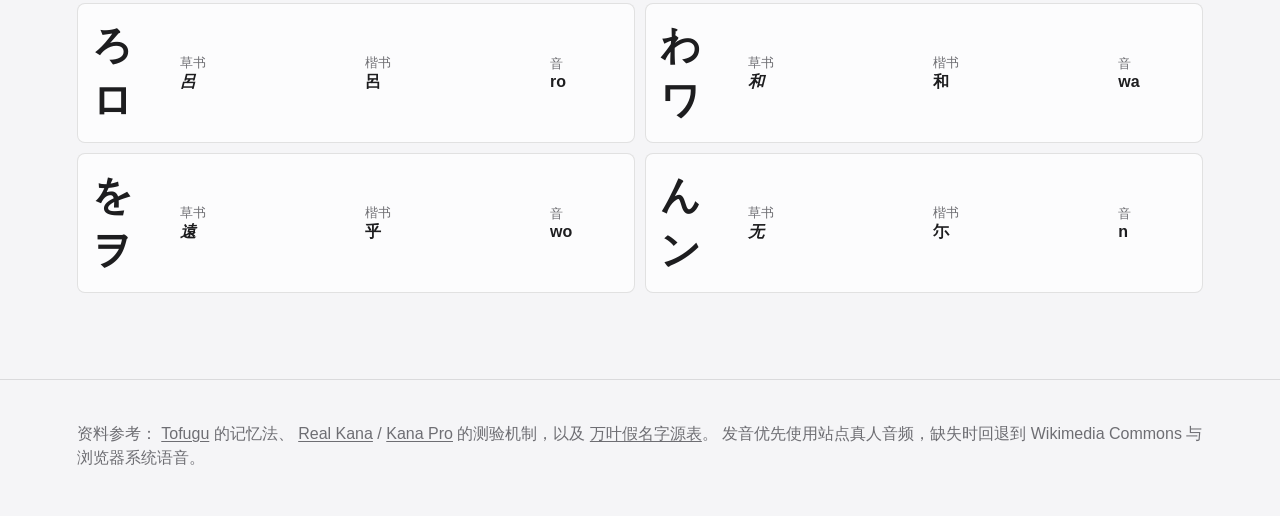
==== commit c8a25140: "Improve kana study UX and audio flow" ====
--- a/index.html
+++ b/index.html
@@ -3,25 +3,28 @@
   <head>
     <meta charset="utf-8" />
     <meta name="viewport" content="width=device-width, initial-scale=1, viewport-fit=cover" />
-    <meta name="description" content="Kana Origin Studio 通过字源、发音、闪卡和测验帮助你高效记忆平假名与片假名。支持手机适配、离线缓存和内置日语音频。" />
+    <meta name="description" content="Kana Origin Studio 通过字源、发音、闪卡和测验帮助你高效记忆平假名与片假名。支持手机适配、离线缓存和真人日语音频。" />
     <meta name="robots" content="index,follow,max-image-preview:large" />
     <meta name="theme-color" content="#f5f5f7" />
     <meta property="og:title" content="Kana Origin Studio" />
-    <meta property="og:description" content="用字源和发音高效记忆五十音，支持闪卡、测验、离线缓存、内置音频和手机适配。" />
+    <meta property="og:description" content="用字源和发音高效记忆五十音，支持闪卡、测验、离线缓存、真人音频和手机适配。" />
     <meta property="og:type" content="website" />
     <meta property="og:url" content="https://xyyyang97.github.io/kana-origin-studio/" />
     <meta property="og:image" content="https://xyyyang97.github.io/kana-origin-studio/origin-hiragana.svg" />
     <meta name="twitter:card" content="summary_large_image" />
     <meta name="twitter:title" content="Kana Origin Studio" />
-    <meta name="twitter:description" content="用字源和发音高效记忆五十音，支持闪卡、测验、离线缓存、内置音频和手机适配。" />
+    <meta name="twitter:description" content="用字源和发音高效记忆五十音，支持闪卡、测验、离线缓存、真人音频和手机适配。" />
     <title>Kana Origin Studio</title>
+    <script type="application/ld+json">
+      {"@context":"https://schema.org","@type":"WebSite","name":"Kana Origin Studio","url":"https://xyyyang97.github.io/kana-origin-studio/","description":"用字源、发音、闪卡和测验高效记忆平假名与片假名。"}
+    </script>
     <link rel="manifest" href="./manifest.webmanifest" />
     <link rel="icon" href="./icon.svg" type="image/svg+xml" />
     <link rel="apple-touch-icon" href="./icon.svg" />
     <link rel="canonical" href="https://xyyyang97.github.io/kana-origin-studio/" />
     <link rel="preconnect" href="https://commons.wikimedia.org" />
     <link rel="preconnect" href="https://upload.wikimedia.org" />
-    <link rel="stylesheet" href="./styles.css?v=20260604b" />
+    <link rel="stylesheet" href="./styles.css?v=20260604c" />
   </head>
   <body>
     <a class="skip-link" href="#main">跳到主要内容</a>
@@ -49,7 +52,7 @@
           <p class="eyebrow">日语五十音 · 汉字字源记忆法</p>
           <h1>把假名看回它原来的汉字。</h1>
           <p class="lead">
-            用大字卡、内置日语音频、草书/楷书来源和即时测验，把平假名与片假名一起记住。
+            用大字卡、真人日语音频、草书/楷书来源、例词和即时测验，把平假名与片假名一起记住。
           </p>
           <div class="hero-actions">
             <a class="primary-action" href="#study">开始练习</a>
@@ -97,7 +100,7 @@
           <label>
             发音
             <select id="audioMode" aria-describedby="audioStatus">
-              <option value="human">内置音频</option>
+              <option value="human">真人音频</option>
               <option value="system">系统语音</option>
             </select>
           </label>
@@ -128,7 +131,7 @@
           <div class="card-face front">
             <span id="cardScriptLabel">平假名</span>
             <strong id="cardKana">あ</strong>
-            <small>空格翻面 · A/S/D/F 快速循环</small>
+            <small>空格翻面 · A/S/D/F 或 J/K/L 循环</small>
           </div>
           <div class="card-face back">
             <span id="cardRomaji">a</span>
@@ -148,6 +151,7 @@
             </div>
             <p id="cardMnemonic">安写快了，收成あ。先看上方弯，再收尾。</p>
             <p class="card-subnote">如果你觉得字体里的草书还不够像，直接往下看演变总图，那里的中间态更接近真实字形来源。</p>
+            <div class="word-chip" id="cardExample">例词：あさ · 朝 · 早晨</div>
           </div>
         </article>
         <div class="study-actions">
@@ -182,7 +186,7 @@
         <div class="section-head">
           <p class="eyebrow">Keyboard Loop</p>
           <h2>手不用离开键盘</h2>
-          <p>适合电脑上快速刷：空格翻面；闪卡区用 A/S/D/F 做上一张、听音、记住、下一张；测验区用 A/S/D/F 选答案，/ 聚焦输入框。</p>
+          <p>适合电脑上快速刷：空格翻面；闪卡区用 A/S/D/F 或 J/K/L 做上一张、听音、记住、下一张；测验区可以用 A/S/D/F 或 1-4 选答案，/ 聚焦输入框。</p>
         </div>
         <div class="shortcut-grid" aria-label="快捷键说明">
           <div><kbd>Space</kbd><span>翻牌</span></div>
@@ -190,12 +194,22 @@
           <div><kbd>S</kbd><span>听音 / 选项 2</span></div>
           <div><kbd>D</kbd><span>记住 / 选项 3</span></div>
           <div><kbd>F</kbd><span>下一张 / 选项 4</span></div>
-          <div><kbd>J</kbd><span>兼容上一张</span></div>
-          <div><kbd>K</kbd><span>兼容记住</span></div>
-          <div><kbd>L</kbd><span>兼容下一张</span></div>
+          <div><kbd>J</kbd><span>上一张</span></div>
+          <div><kbd>K</kbd><span>记住</span></div>
+          <div><kbd>L</kbd><span>下一张</span></div>
           <div><kbd>/</kbd><span>输入答案</span></div>
           <div><kbd>Enter</kbd><span>检查</span></div>
-        </div>
+          <div><kbd>1-4</kbd><span>兼容数字选项</span></div>
+        </div>
+      </section>
+
+      <section class="drill" id="contrast">
+        <div class="section-head">
+          <p class="eyebrow">Contrast</p>
+          <h2>易混淆字对训练</h2>
+          <p>当你总在某几组字上出错，继续刷全表效率很低。这里把高频混淆字拆出来，专门对照看差异。</p>
+        </div>
+        <div class="contrast-grid" id="contrastGrid" aria-label="易混淆字对"></div>
       </section>
 
       <section class="drawer" id="sources">
@@ -212,9 +226,9 @@
             </figcaption>
           </figure>
           <figure class="origin-atlas">
-            <img src="https://commons.wikimedia.org/wiki/Special:Redirect/file/Katakana_origine.svg" alt="片假名从汉字楷书部件截取演变而来的总览图" loading="lazy" />
+            <img src="./origin-katakana.svg" alt="片假名从汉字楷书部件截取演变而来的总览图" loading="lazy" />
             <figcaption>
-              片假名演变图：来源汉字被切成部件后的骨架总览。来自 Wikimedia Commons。
+              片假名演变图：来源汉字被切成部件后的骨架总览。本地内置，离线也可查看。
             </figcaption>
           </figure>
         </div>
@@ -236,10 +250,10 @@
         <a href="https://kana.pro/" target="_blank" rel="noreferrer">Kana Pro</a>
         的测验机制，以及
         <a href="https://en.wikipedia.org/wiki/Man%27y%C5%8Dgana" target="_blank" rel="noreferrer">万叶假名字源表</a>。
-        发音优先使用站点内置日语音频，缺失时回退到 Wikimedia Commons 与浏览器系统语音。
+        发音优先使用站点真人音频，缺失时回退到 Wikimedia Commons 与浏览器系统语音。
       </p>
     </footer>
 
-    <script src="./app.js?v=20260604b"></script>
+    <script src="./app.js?v=20260604c"></script>
   </body>
 </html>
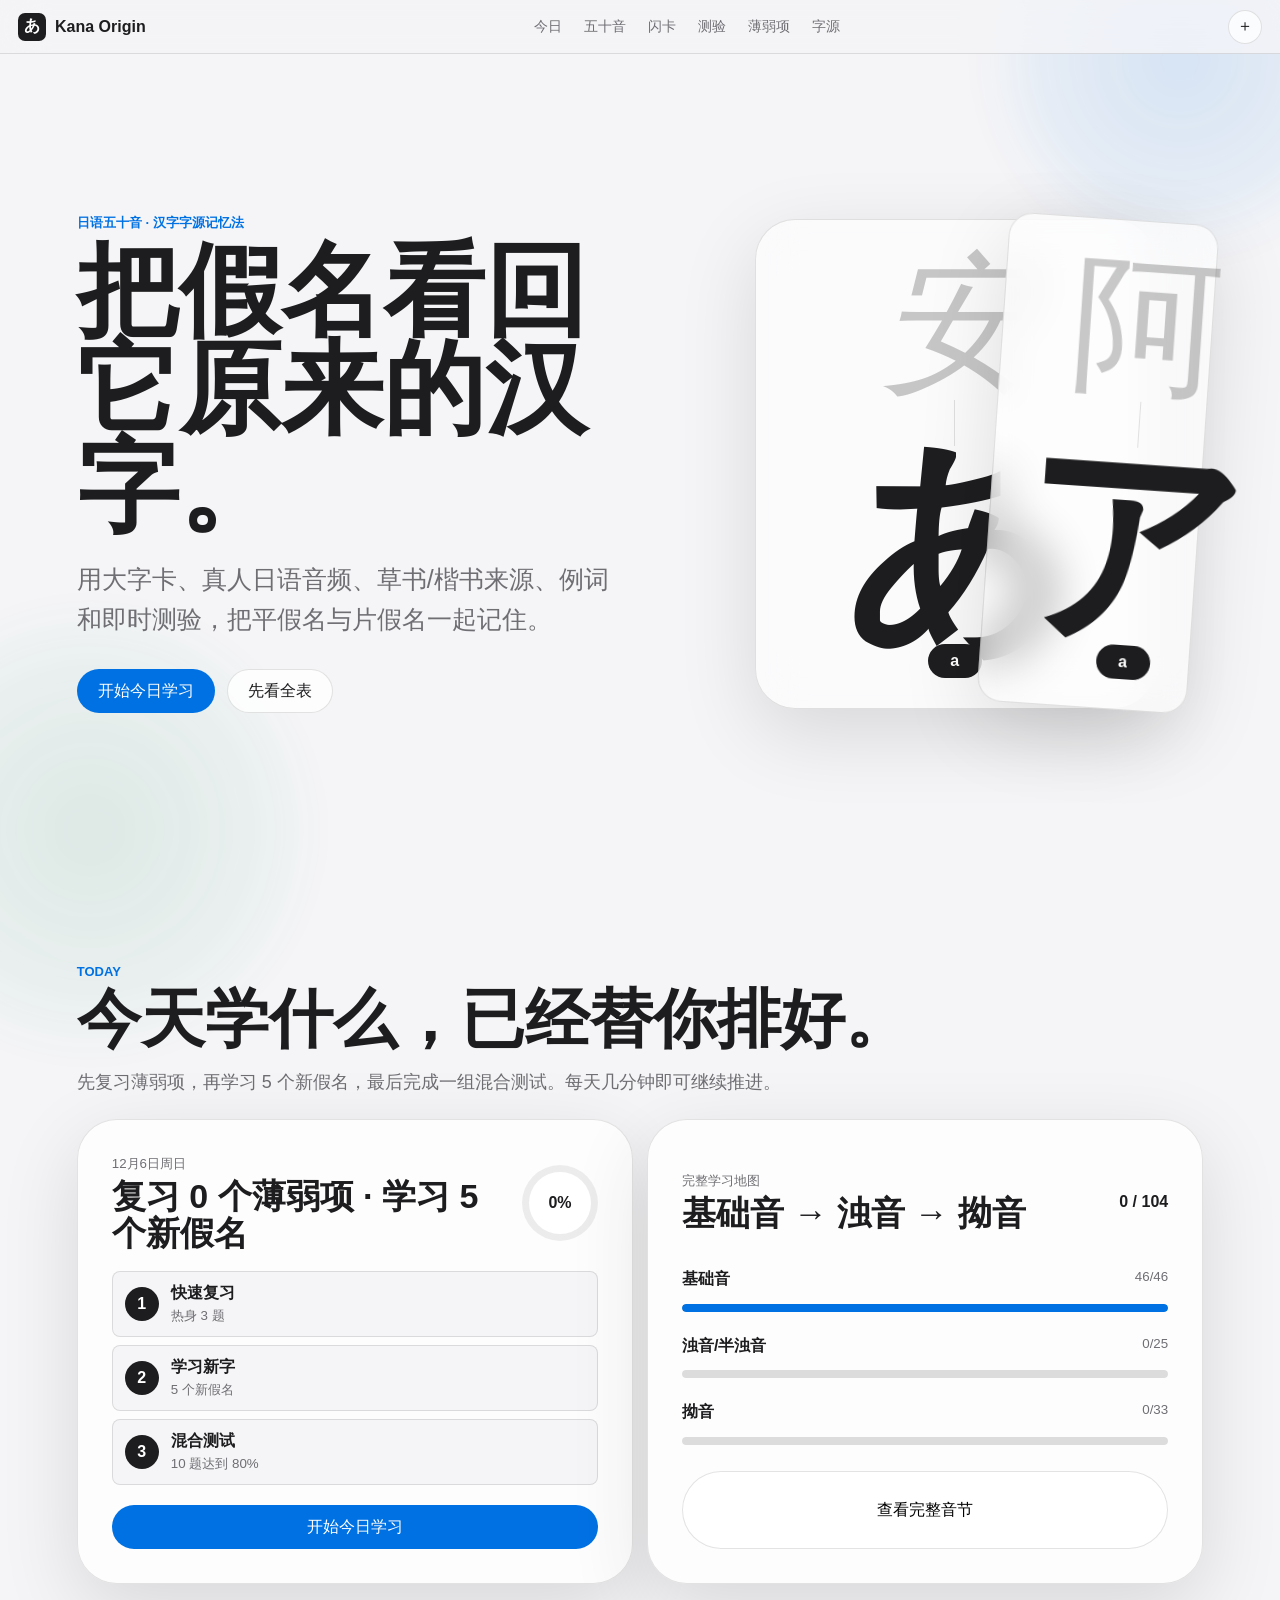
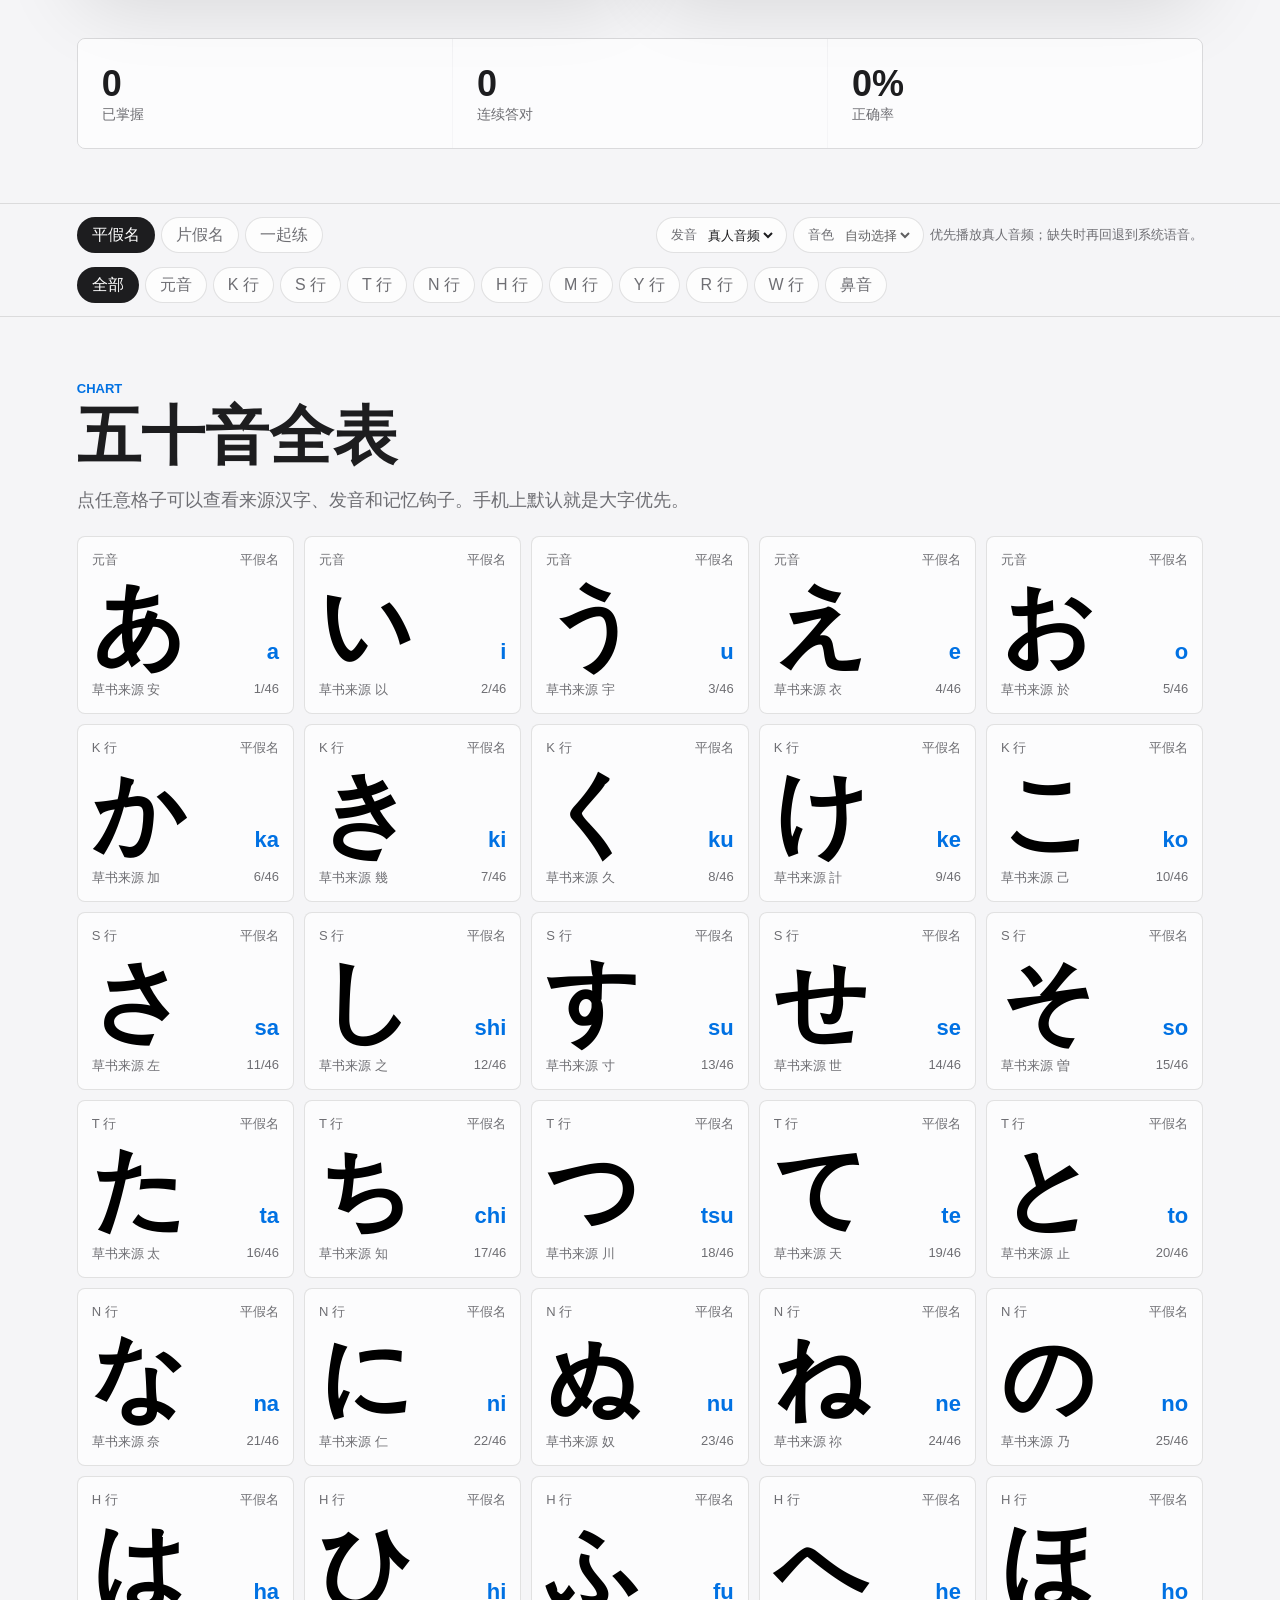
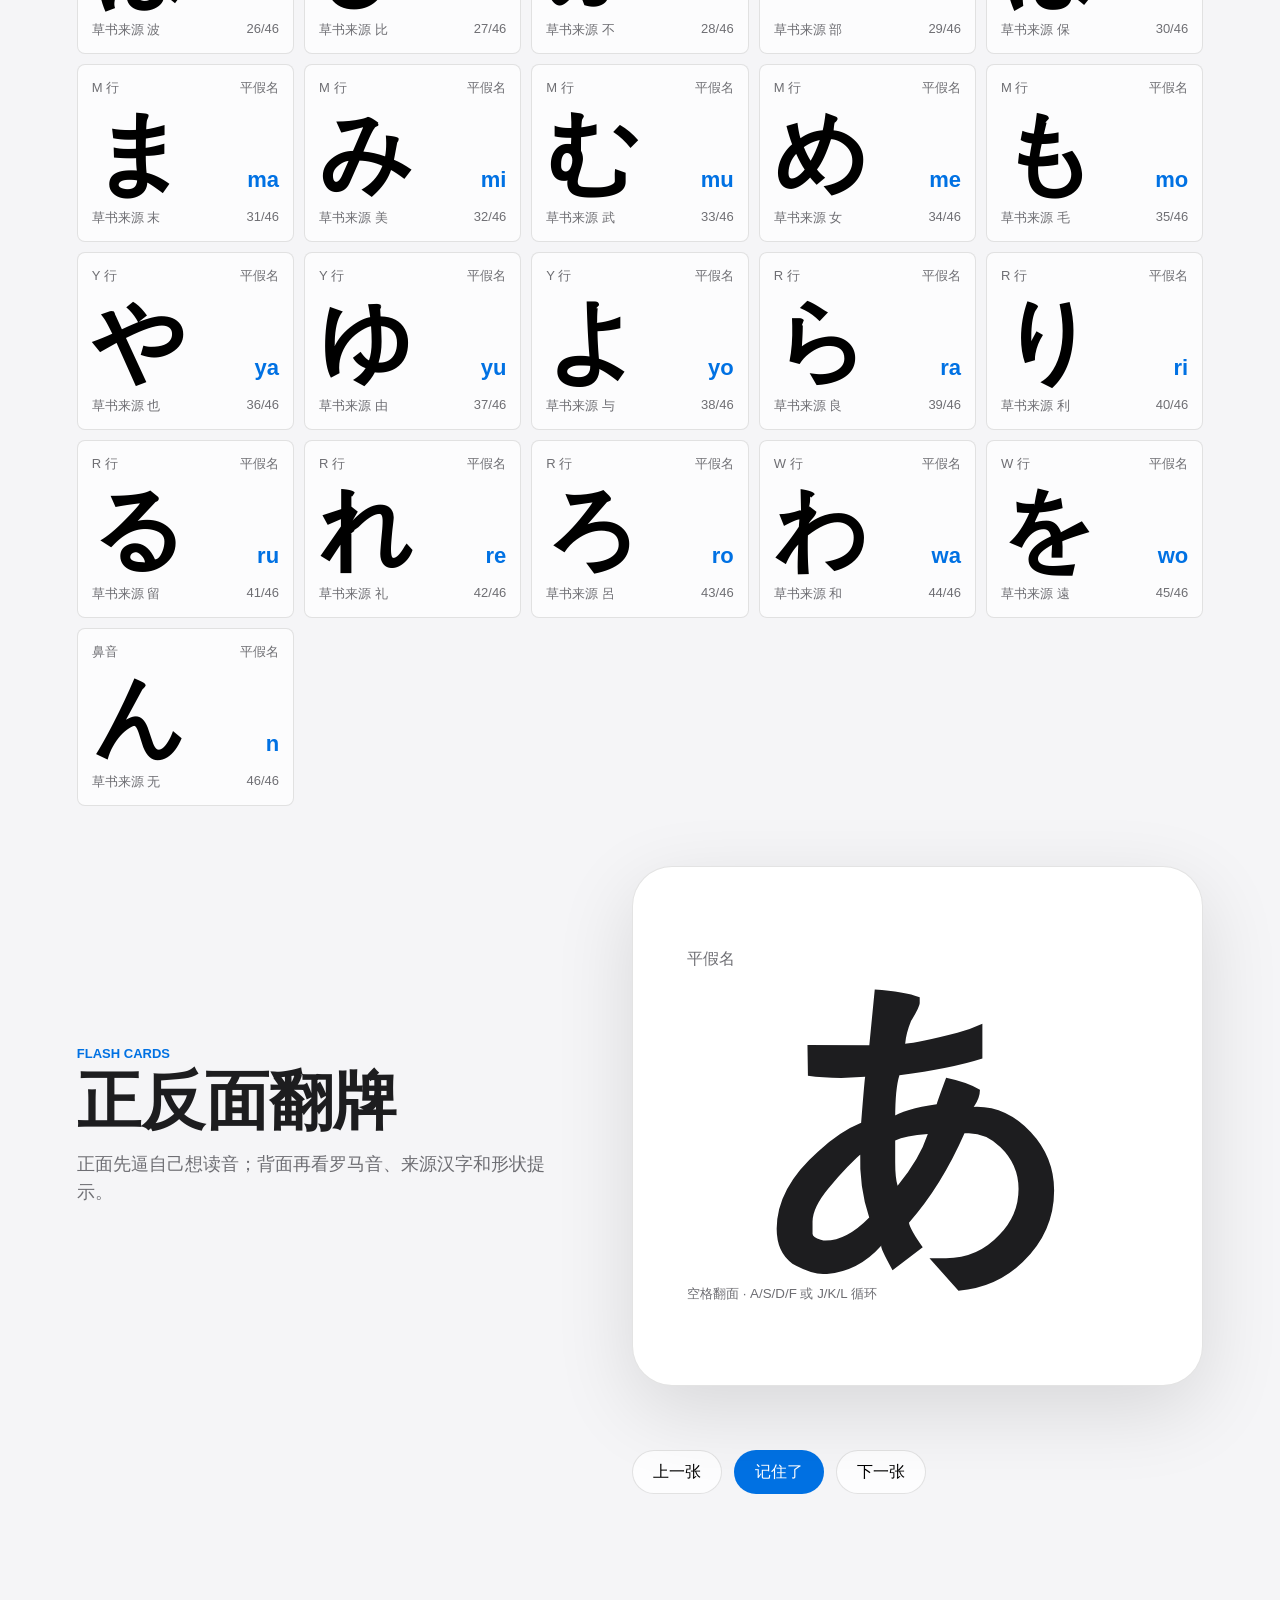
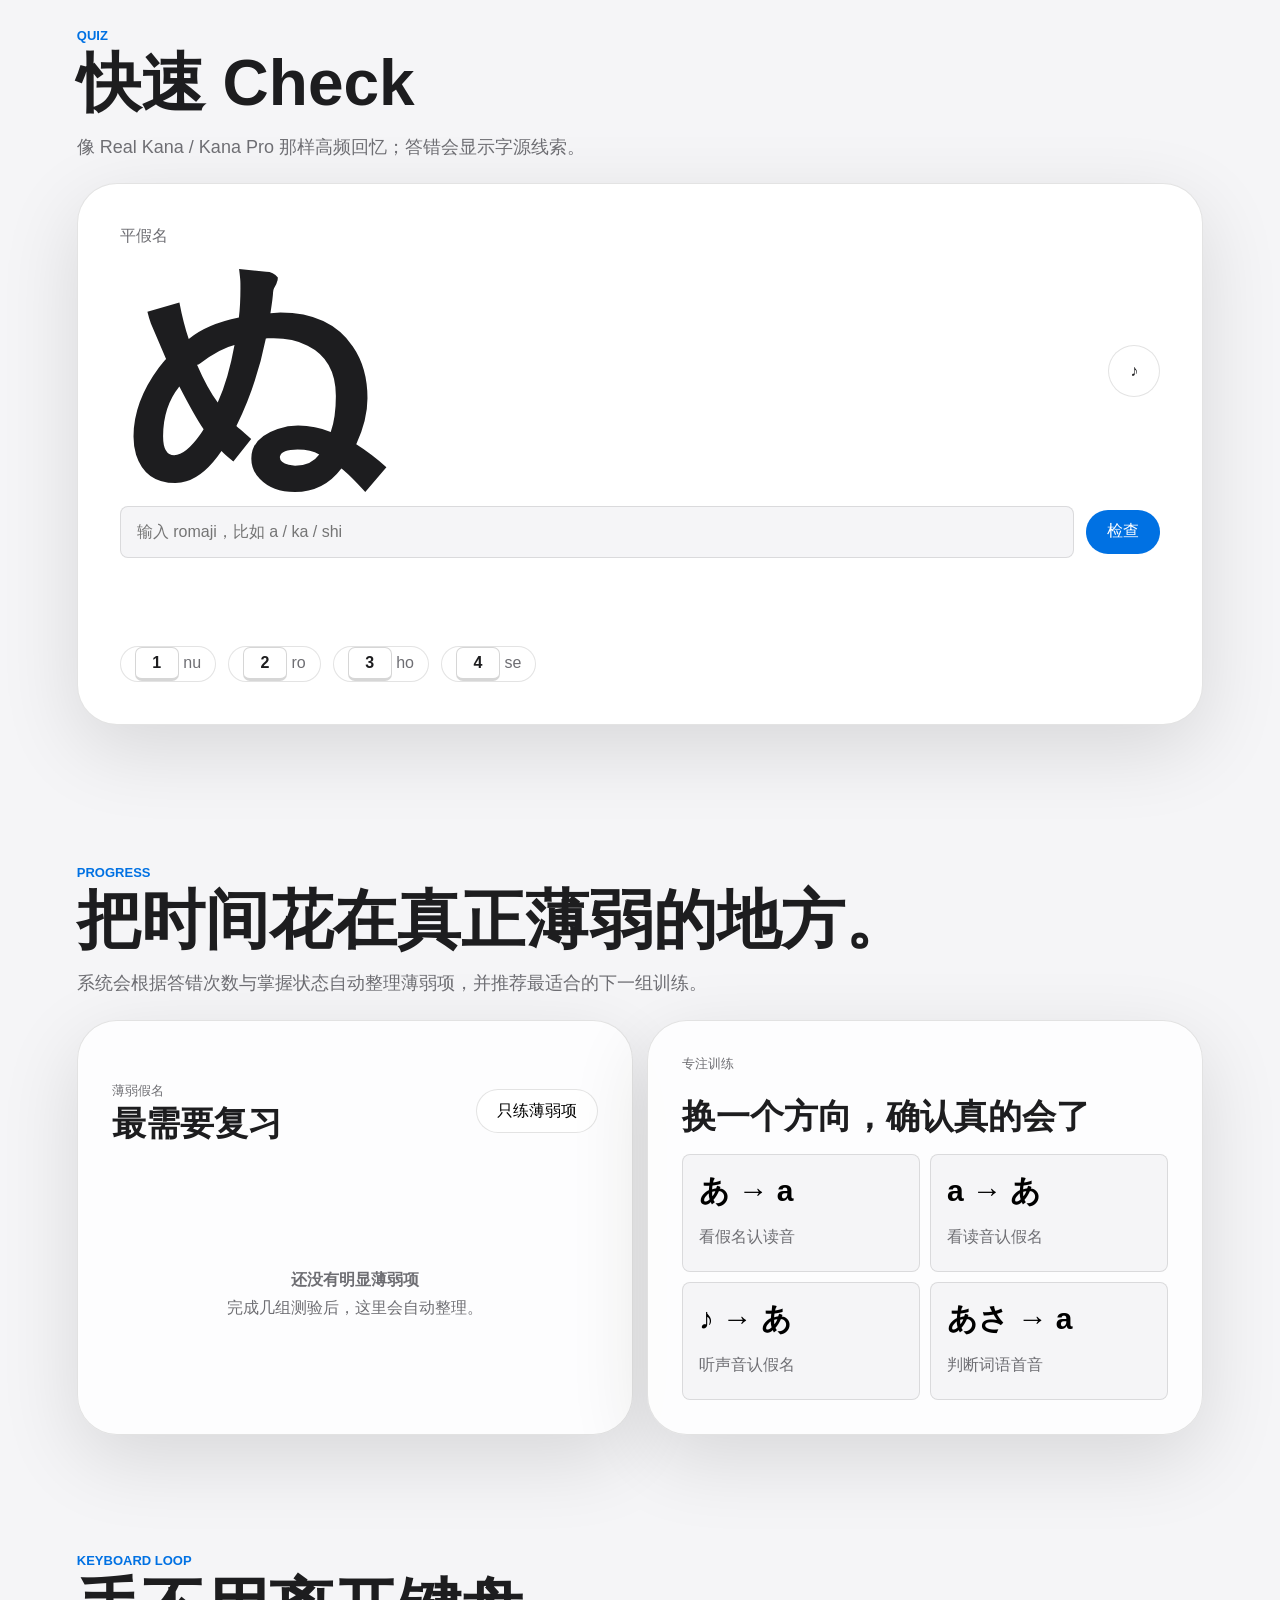
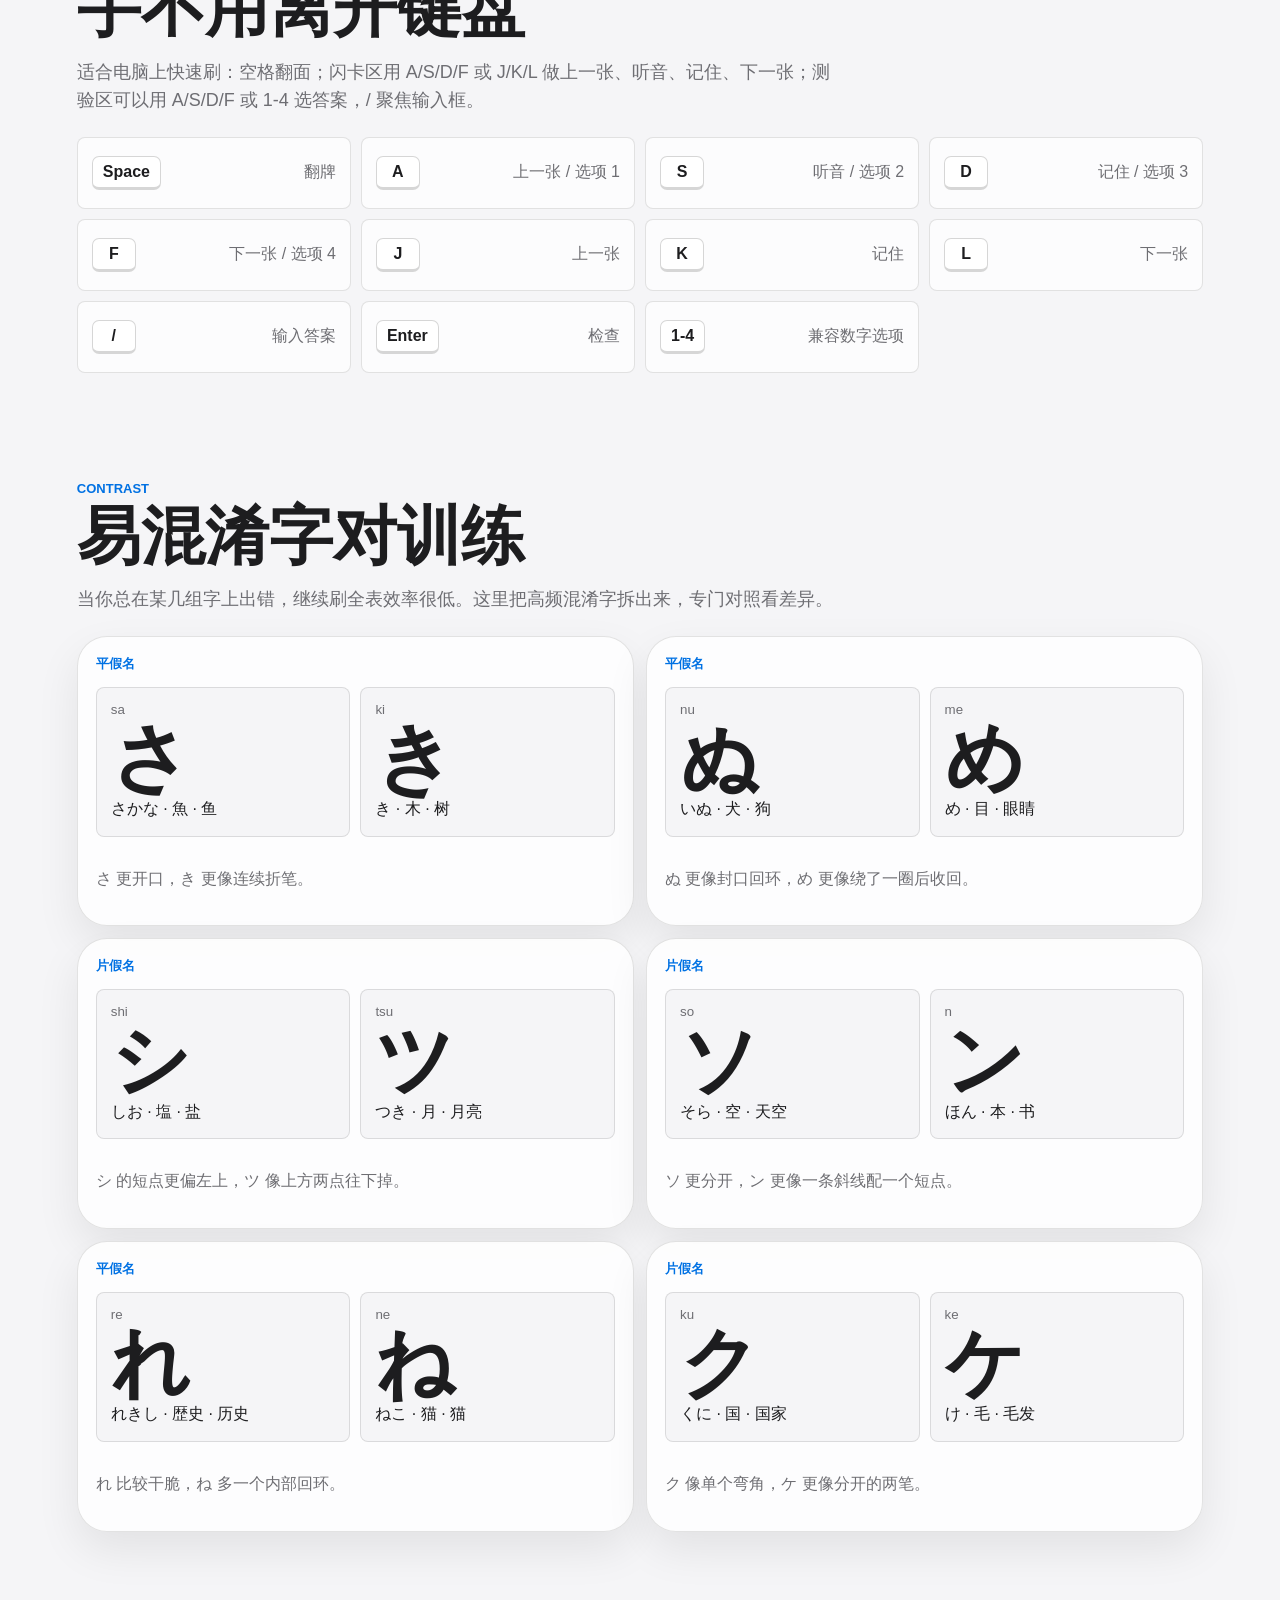
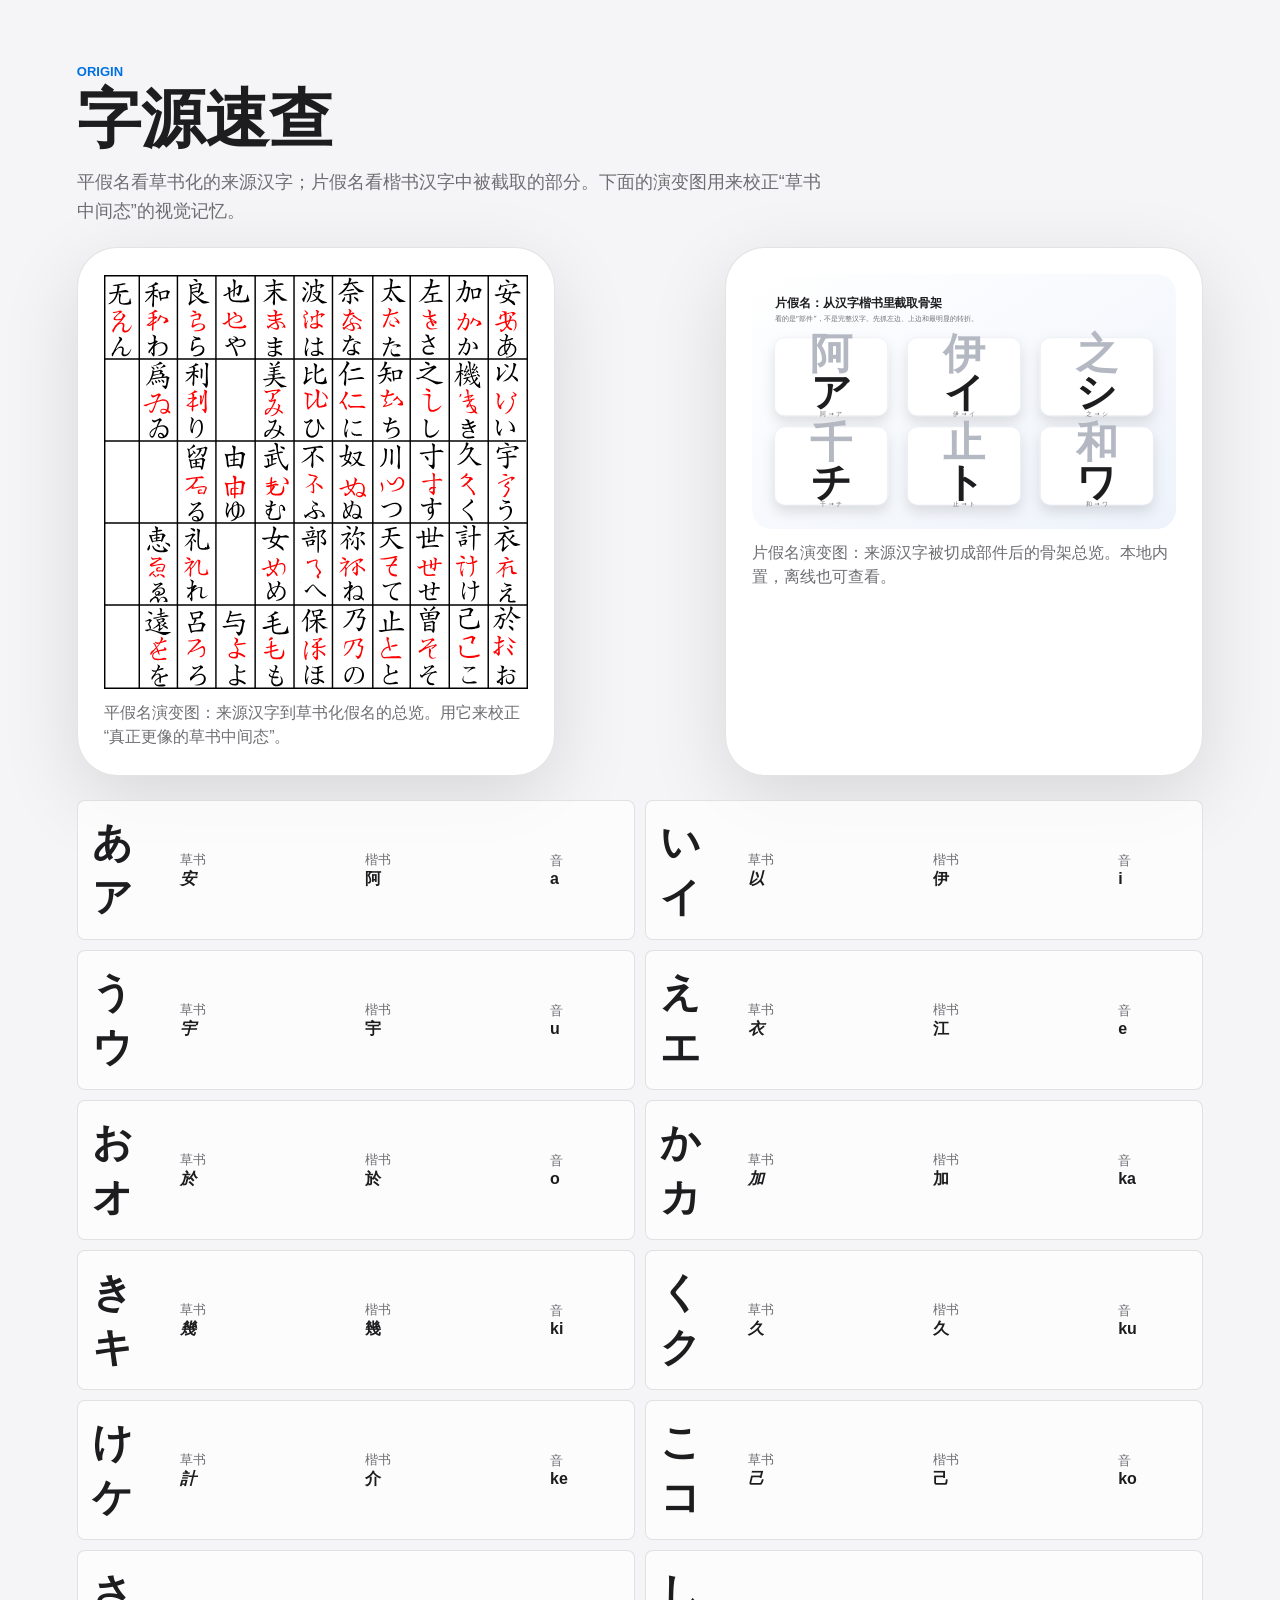
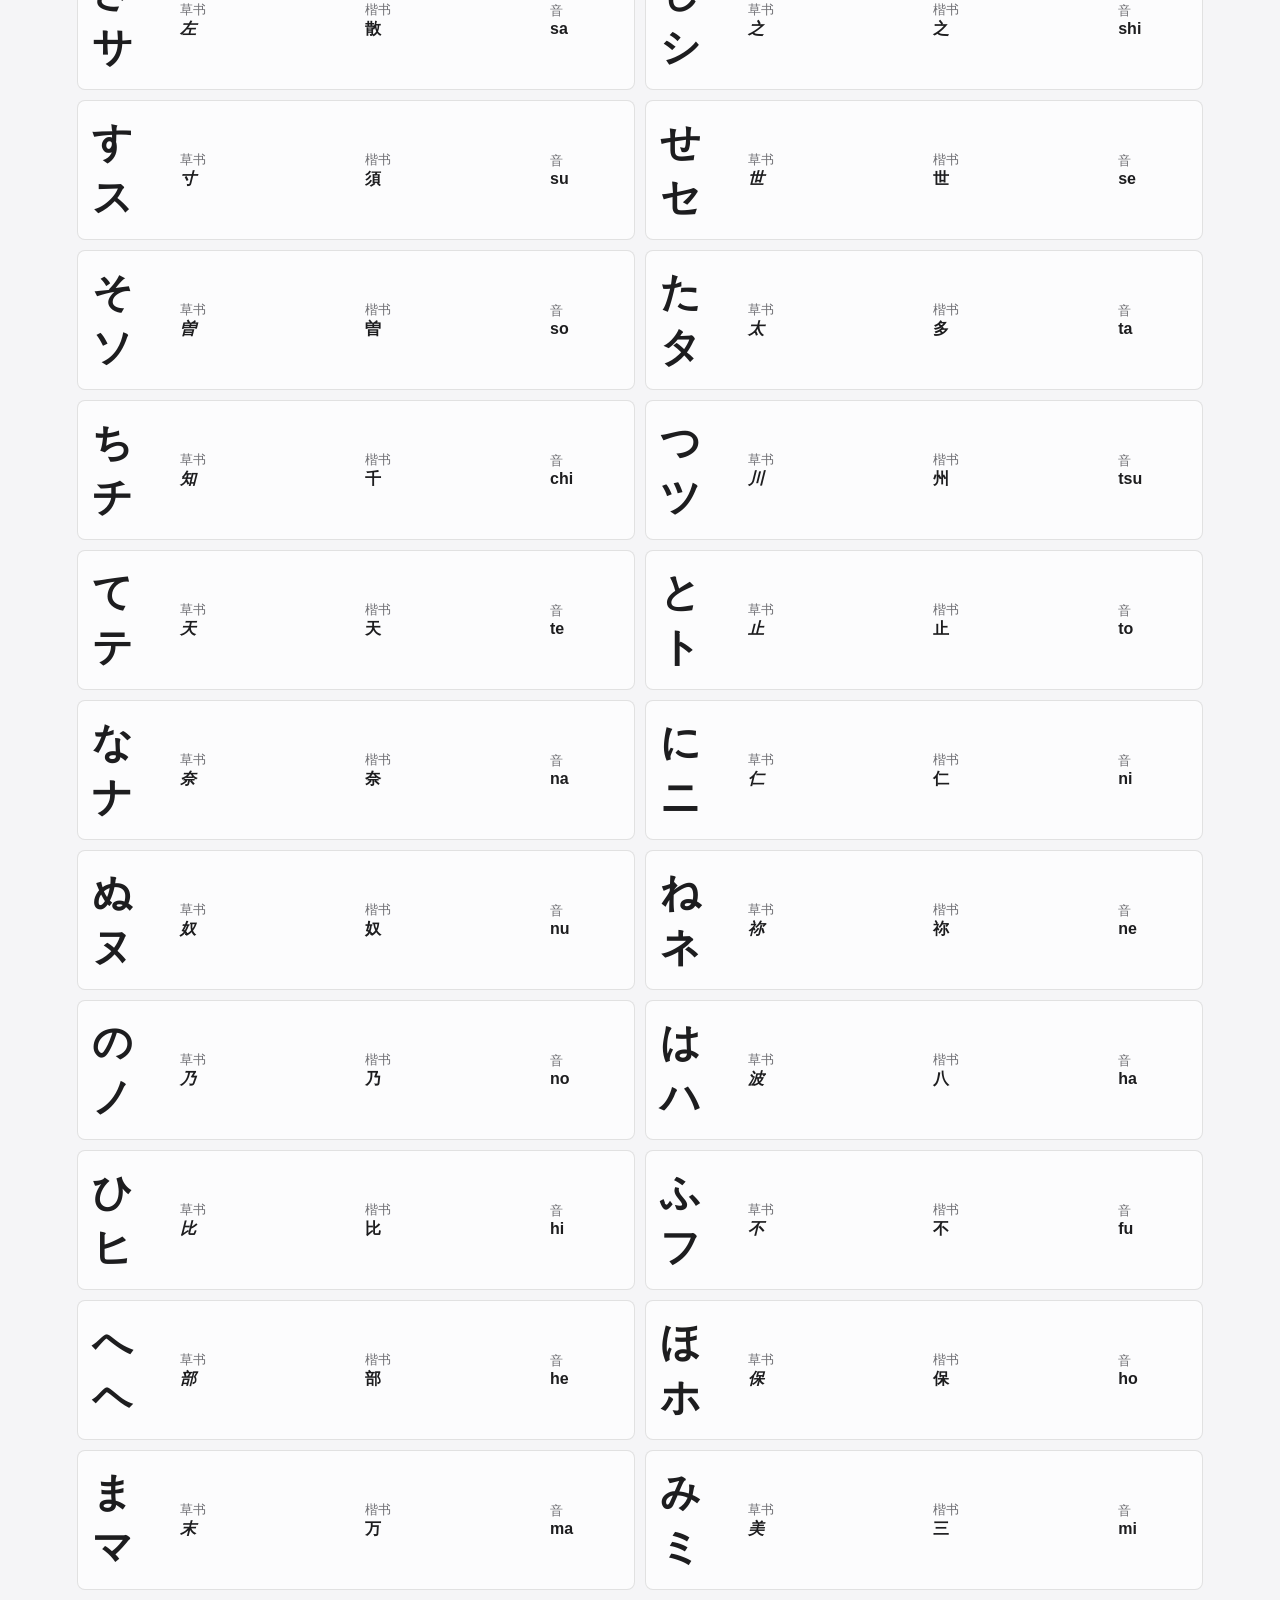
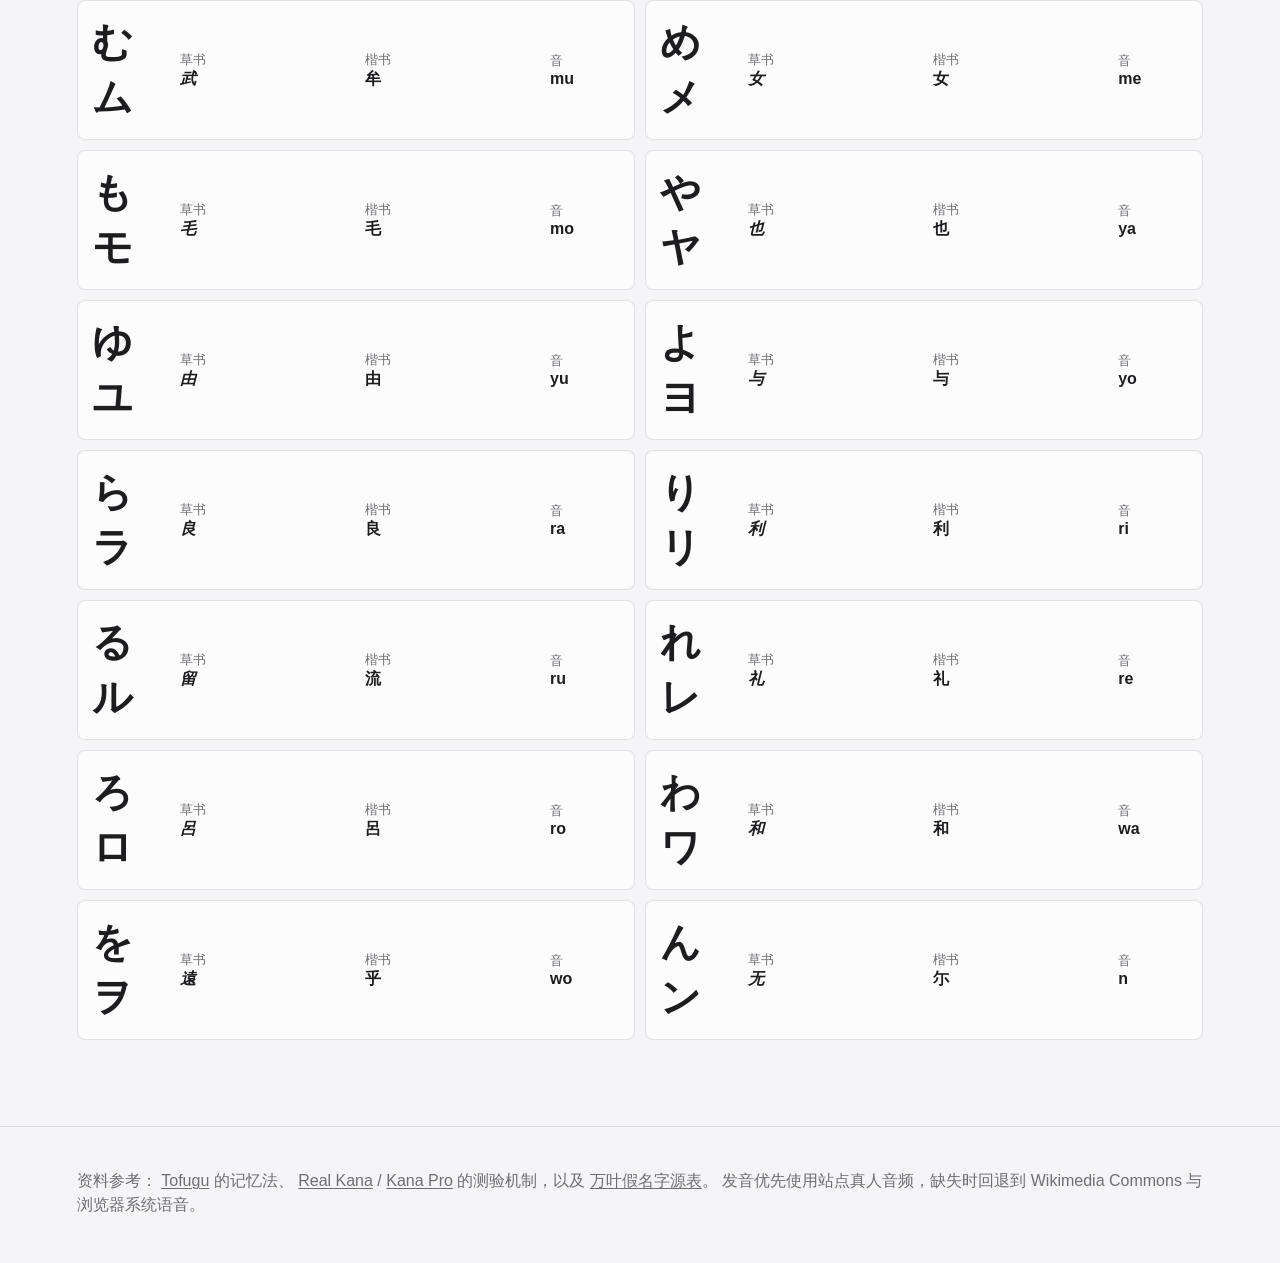
==== commit 847068f2: "Add guided kana learning system" ====
--- a/index.html
+++ b/index.html
@@ -24,7 +24,7 @@
     <link rel="canonical" href="https://xyyyang97.github.io/kana-origin-studio/" />
     <link rel="preconnect" href="https://commons.wikimedia.org" />
     <link rel="preconnect" href="https://upload.wikimedia.org" />
-    <link rel="stylesheet" href="./styles.css?v=20260604c" />
+    <link rel="stylesheet" href="./styles.css?v=20260604d" />
   </head>
   <body>
     <a class="skip-link" href="#main">跳到主要内容</a>
@@ -34,10 +34,11 @@
         <span>Kana Origin</span>
       </a>
       <nav class="nav">
+        <a href="#today">今日</a>
         <a href="#chart">五十音</a>
         <a href="#study">闪卡</a>
         <a href="#quiz">测验</a>
-        <a href="#drill">快捷</a>
+        <a href="#progress">薄弱项</a>
         <a href="#sources">字源</a>
       </nav>
       <button class="icon-button" id="installBtn" type="button" title="安装到手机桌面" aria-label="安装到手机桌面">
@@ -55,7 +56,7 @@
             用大字卡、真人日语音频、草书/楷书来源、例词和即时测验，把平假名与片假名一起记住。
           </p>
           <div class="hero-actions">
-            <a class="primary-action" href="#study">开始练习</a>
+            <a class="primary-action" href="#today">开始今日学习</a>
             <a class="secondary-action" href="#chart">先看全表</a>
           </div>
         </div>
@@ -72,6 +73,38 @@
             <span class="hero-kana kata">ア</span>
             <span class="romaji-pill">a</span>
           </div>
+        </div>
+      </section>
+
+      <section class="today-section" id="today">
+        <div class="section-head">
+          <p class="eyebrow">Today</p>
+          <h2>今天学什么，已经替你排好。</h2>
+          <p>先复习薄弱项，再学习 5 个新假名，最后完成一组混合测试。每天几分钟即可继续推进。</p>
+        </div>
+        <div class="today-layout">
+          <article class="today-plan">
+            <div class="today-plan-top">
+              <div>
+                <small id="todayDate">今日计划</small>
+                <h3 id="todayTitle">基础假名 · 第 1 组</h3>
+              </div>
+              <div class="today-ring" id="todayRing"><strong id="todayPercent">0%</strong></div>
+            </div>
+            <div class="today-steps" id="todaySteps"></div>
+            <button class="primary-action buttonish" id="startToday" type="button">开始今日学习</button>
+          </article>
+          <article class="syllabary-map">
+            <div class="map-head">
+              <div>
+                <small>完整学习地图</small>
+                <h3>基础音 → 浊音 → 拗音</h3>
+              </div>
+              <strong id="syllabaryCount">46 / 104</strong>
+            </div>
+            <div class="map-track" id="mapTrack"></div>
+            <button class="secondary-action buttonish" id="openExtended" type="button">查看完整音节</button>
+          </article>
         </div>
       </section>
 
@@ -182,6 +215,36 @@
         </div>
       </section>
 
+      <section class="progress-section" id="progress">
+        <div class="section-head">
+          <p class="eyebrow">Progress</p>
+          <h2>把时间花在真正薄弱的地方。</h2>
+          <p>系统会根据答错次数与掌握状态自动整理薄弱项，并推荐最适合的下一组训练。</p>
+        </div>
+        <div class="progress-layout">
+          <article class="weak-panel">
+            <div class="panel-head">
+              <div>
+                <small>薄弱假名</small>
+                <h3>最需要复习</h3>
+              </div>
+              <button class="secondary-action buttonish" id="practiceWeak" type="button">只练薄弱项</button>
+            </div>
+            <div class="weak-list" id="weakList"></div>
+          </article>
+          <article class="mode-panel">
+            <small>专注训练</small>
+            <h3>换一个方向，确认真的会了</h3>
+            <div class="mode-grid">
+              <button type="button" data-focus-mode="recognition"><strong>あ → a</strong><span>看假名认读音</span></button>
+              <button type="button" data-focus-mode="reverse"><strong>a → あ</strong><span>看读音认假名</span></button>
+              <button type="button" data-focus-mode="listening"><strong>♪ → あ</strong><span>听声音认假名</span></button>
+              <button type="button" data-focus-mode="words"><strong>あさ → a</strong><span>判断词语首音</span></button>
+            </div>
+          </article>
+        </div>
+      </section>
+
       <section class="drill" id="drill">
         <div class="section-head">
           <p class="eyebrow">Keyboard Loop</p>
@@ -241,6 +304,30 @@
       <div class="detail-body" id="detailBody"></div>
     </dialog>
 
+    <dialog class="focus-dialog" id="focusDialog">
+      <div class="focus-shell">
+        <header class="focus-head">
+          <div>
+            <small id="focusModeLabel">今日学习</small>
+            <strong id="focusProgress">1 / 10</strong>
+          </div>
+          <button class="icon-button" id="closeFocus" type="button" aria-label="退出专注训练">×</button>
+        </header>
+        <div class="focus-bar"><span id="focusBar"></span></div>
+        <div class="focus-main">
+          <span class="focus-kicker" id="focusKicker">请选择正确读音</span>
+          <strong class="focus-prompt" id="focusPrompt">あ</strong>
+          <button class="sound-button focus-sound" id="focusSound" type="button">播放发音</button>
+          <div class="focus-choices" id="focusChoices"></div>
+          <form class="focus-form" id="focusForm">
+            <input id="focusInput" autocomplete="off" autocapitalize="none" placeholder="输入答案" />
+            <button class="primary-action buttonish" type="submit">检查</button>
+          </form>
+          <p class="focus-feedback" id="focusFeedback" aria-live="polite"></p>
+        </div>
+      </div>
+    </dialog>
+
     <footer>
       <p>
         资料参考：
@@ -254,6 +341,7 @@
       </p>
     </footer>
 
-    <script src="./app.js?v=20260604c"></script>
+    <script src="./app.js?v=20260604d"></script>
+    <script src="./academy.js?v=20260604d"></script>
   </body>
 </html>
--- a/styles.css
+++ b/styles.css
@@ -346,6 +346,349 @@
   font-size: 14px;
 }
 
+.today-section,
+.progress-section {
+  padding-bottom: 54px;
+}
+
+.today-layout,
+.progress-layout {
+  display: grid;
+  grid-template-columns: repeat(2, minmax(0, 1fr));
+  gap: 14px;
+  padding: 0 clamp(18px, 6vw, 92px);
+}
+
+.today-plan,
+.syllabary-map,
+.weak-panel,
+.mode-panel {
+  display: grid;
+  gap: 20px;
+  padding: clamp(20px, 4vw, 34px);
+  border: 1px solid var(--line);
+  border-radius: var(--radius-xl);
+  background: rgba(255, 255, 255, 0.82);
+  box-shadow: var(--shadow);
+}
+
+.today-plan-top,
+.map-head,
+.panel-head {
+  display: flex;
+  justify-content: space-between;
+  gap: 18px;
+  align-items: center;
+}
+
+.today-plan h3,
+.syllabary-map h3,
+.weak-panel h3,
+.mode-panel h3,
+.detail-body h3 {
+  margin: 5px 0 0;
+  font-size: clamp(24px, 3vw, 34px);
+  line-height: 1.08;
+}
+
+.today-plan small,
+.syllabary-map small,
+.weak-panel small,
+.mode-panel small {
+  color: var(--muted);
+}
+
+.today-ring {
+  --progress: 0deg;
+  position: relative;
+  width: 76px;
+  height: 76px;
+  flex: 0 0 76px;
+  display: grid;
+  place-items: center;
+  border-radius: 50%;
+  background: conic-gradient(var(--blue) var(--progress), rgba(29, 29, 31, 0.08) 0);
+}
+
+.today-ring::after {
+  content: "";
+  position: absolute;
+  inset: 7px;
+  border-radius: 50%;
+  background: white;
+}
+
+.today-ring strong {
+  position: relative;
+  z-index: 1;
+}
+
+.today-steps {
+  display: grid;
+  gap: 8px;
+}
+
+.today-steps > div {
+  display: flex;
+  align-items: center;
+  gap: 12px;
+  min-height: 66px;
+  padding: 10px 12px;
+  border: 1px solid var(--line);
+  border-radius: var(--radius);
+  background: var(--bg);
+}
+
+.today-steps > div > strong {
+  display: grid;
+  place-items: center;
+  width: 34px;
+  height: 34px;
+  border-radius: 50%;
+  background: var(--ink);
+  color: white;
+}
+
+.today-steps span,
+.weak-list button span {
+  display: grid;
+  gap: 3px;
+}
+
+.today-steps small,
+.weak-list small {
+  color: var(--muted);
+}
+
+.map-track {
+  display: grid;
+  gap: 18px;
+}
+
+.map-track div {
+  display: grid;
+  gap: 8px;
+}
+
+.map-track span {
+  display: flex;
+  justify-content: space-between;
+  gap: 12px;
+}
+
+.map-track progress {
+  width: 100%;
+  height: 8px;
+  overflow: hidden;
+  border: 0;
+  border-radius: 999px;
+  background: rgba(29, 29, 31, 0.08);
+}
+
+.map-track progress::-webkit-progress-bar {
+  background: rgba(29, 29, 31, 0.08);
+  border-radius: 999px;
+}
+
+.map-track progress::-webkit-progress-value {
+  background: var(--blue);
+  border-radius: 999px;
+}
+
+.weak-list {
+  display: grid;
+  gap: 8px;
+}
+
+.weak-list button {
+  display: grid;
+  grid-template-columns: 88px 1fr;
+  align-items: center;
+  min-height: 82px;
+  gap: 14px;
+  padding: 10px 14px;
+  border: 1px solid var(--line);
+  border-radius: var(--radius);
+  background: var(--bg);
+  text-align: left;
+  cursor: pointer;
+}
+
+.weak-list button strong {
+  font-size: 38px;
+}
+
+.empty-state {
+  display: grid;
+  gap: 7px;
+  min-height: 160px;
+  place-content: center;
+  text-align: center;
+  color: var(--muted);
+}
+
+.mode-grid {
+  display: grid;
+  grid-template-columns: repeat(2, minmax(0, 1fr));
+  gap: 10px;
+}
+
+.mode-grid button,
+.extended-grid button {
+  display: grid;
+  gap: 8px;
+  min-height: 118px;
+  padding: 16px;
+  border: 1px solid var(--line);
+  border-radius: var(--radius);
+  background: var(--bg);
+  text-align: left;
+  cursor: pointer;
+}
+
+.mode-grid strong {
+  font-size: 30px;
+}
+
+.mode-grid span,
+.extended-grid span {
+  color: var(--muted);
+}
+
+.focus-dialog {
+  width: min(920px, 100vw);
+  height: min(760px, 100dvh);
+  max-width: none;
+  max-height: none;
+  padding: 0;
+  border: 0;
+  border-radius: var(--radius-xl);
+  background: white;
+  box-shadow: var(--shadow);
+}
+
+.focus-dialog::backdrop {
+  background: rgba(0, 0, 0, 0.38);
+  backdrop-filter: blur(12px);
+}
+
+.focus-shell {
+  min-height: 100%;
+  display: grid;
+  grid-template-rows: auto auto 1fr;
+}
+
+.focus-head {
+  display: flex;
+  justify-content: space-between;
+  align-items: center;
+  padding: 20px clamp(18px, 4vw, 34px) 14px;
+}
+
+.focus-head div {
+  display: grid;
+  gap: 3px;
+}
+
+.focus-head small,
+.focus-kicker {
+  color: var(--muted);
+}
+
+.focus-bar {
+  height: 4px;
+  background: rgba(29, 29, 31, 0.08);
+}
+
+.focus-bar span {
+  display: block;
+  width: 0;
+  height: 100%;
+  background: var(--blue);
+  transition: width 220ms ease;
+}
+
+.focus-main {
+  display: grid;
+  align-content: center;
+  justify-items: center;
+  gap: 20px;
+  padding: 26px;
+  text-align: center;
+}
+
+.focus-prompt {
+  max-width: 100%;
+  font-size: clamp(92px, 20vw, 220px);
+  line-height: 0.9;
+  overflow-wrap: anywhere;
+}
+
+.focus-choices {
+  width: min(620px, 100%);
+  display: grid;
+  grid-template-columns: repeat(2, minmax(0, 1fr));
+  gap: 10px;
+}
+
+.focus-choices button {
+  min-height: 64px;
+  display: flex;
+  align-items: center;
+  gap: 12px;
+  padding: 12px 16px;
+  border: 1px solid var(--line);
+  border-radius: var(--radius);
+  background: var(--bg);
+  color: var(--ink);
+  font-size: 20px;
+  font-weight: 700;
+  cursor: pointer;
+}
+
+.focus-form {
+  width: min(620px, 100%);
+  display: flex;
+  gap: 10px;
+}
+
+.focus-form input {
+  flex: 1;
+  min-width: 0;
+  min-height: 48px;
+  padding: 0 14px;
+  border: 1px solid var(--line);
+  border-radius: var(--radius);
+}
+
+.focus-feedback {
+  min-height: 24px;
+  margin: 0;
+}
+
+.focus-feedback.good {
+  color: var(--green);
+}
+
+.focus-feedback.bad {
+  color: var(--red);
+}
+
+.extended-grid {
+  display: grid;
+  grid-template-columns: repeat(5, minmax(0, 1fr));
+  gap: 8px;
+  margin: 14px 0 28px;
+}
+
+.extended-grid button {
+  min-height: 88px;
+}
+
+.extended-grid strong {
+  font-size: 36px;
+}
+
 .control-band {
   position: sticky;
   top: 54px;
@@ -611,6 +954,18 @@
   color: var(--muted);
   font-size: 13px;
   line-height: 1.5;
+}
+
+.word-chip {
+  display: inline-flex;
+  align-items: center;
+  min-height: 42px;
+  padding: 0 16px;
+  border: 1px solid var(--line);
+  border-radius: 999px;
+  background: rgba(0, 113, 227, 0.08);
+  color: var(--ink);
+  font-weight: 600;
 }
 
 .study-actions {
@@ -663,6 +1018,66 @@
   color: var(--muted);
 }
 
+.contrast-grid {
+  display: grid;
+  grid-template-columns: repeat(2, minmax(0, 1fr));
+  gap: 12px;
+  padding: 0 clamp(18px, 6vw, 92px) 24px;
+}
+
+.contrast-card {
+  display: grid;
+  gap: 14px;
+  padding: 18px;
+  border: 1px solid var(--line);
+  border-radius: var(--radius-lg);
+  background: rgba(255, 255, 255, 0.82);
+  box-shadow: 0 18px 44px rgba(0, 0, 0, 0.08);
+}
+
+.contrast-top {
+  display: flex;
+  align-items: center;
+  justify-content: space-between;
+  gap: 12px;
+}
+
+.contrast-tag {
+  color: var(--blue);
+  font-size: 13px;
+  font-weight: 700;
+}
+
+.contrast-body {
+  display: grid;
+  grid-template-columns: repeat(2, minmax(0, 1fr));
+  gap: 10px;
+}
+
+.contrast-item {
+  display: grid;
+  gap: 4px;
+  min-height: 150px;
+  padding: 14px;
+  border: 1px solid var(--line);
+  border-radius: var(--radius);
+  background: var(--bg);
+}
+
+.contrast-item strong {
+  font-size: 78px;
+  line-height: 0.9;
+}
+
+.contrast-item small,
+.contrast-note {
+  color: var(--muted);
+}
+
+.contrast-note {
+  line-height: 1.55;
+}
+
 .quiz .section-head {
   padding-inline: 0;
 }
@@ -869,7 +1284,9 @@
 
 @media (max-width: 920px) {
   .hero,
-  .study-layout {
+  .study-layout,
+  .today-layout,
+  .progress-layout {
     grid-template-columns: 1fr;
   }
 
@@ -890,6 +1307,10 @@
   }
 
   .atlas-grid {
+    grid-template-columns: 1fr;
+  }
+
+  .contrast-grid {
     grid-template-columns: 1fr;
   }
 }
@@ -967,6 +1388,35 @@
   }
 
   .shortcut-grid {
+    grid-template-columns: repeat(2, minmax(0, 1fr));
+  }
+
+  .contrast-body {
+    grid-template-columns: 1fr;
+  }
+
+  .today-plan-top,
+  .map-head,
+  .panel-head {
+    align-items: flex-start;
+  }
+
+  .mode-grid,
+  .focus-choices {
+    grid-template-columns: 1fr 1fr;
+  }
+
+  .focus-dialog {
+    width: 100vw;
+    height: 100dvh;
+    border-radius: 0;
+  }
+
+  .focus-prompt {
+    font-size: clamp(82px, 32vw, 150px);
+  }
+
+  .extended-grid {
     grid-template-columns: repeat(2, minmax(0, 1fr));
   }
 
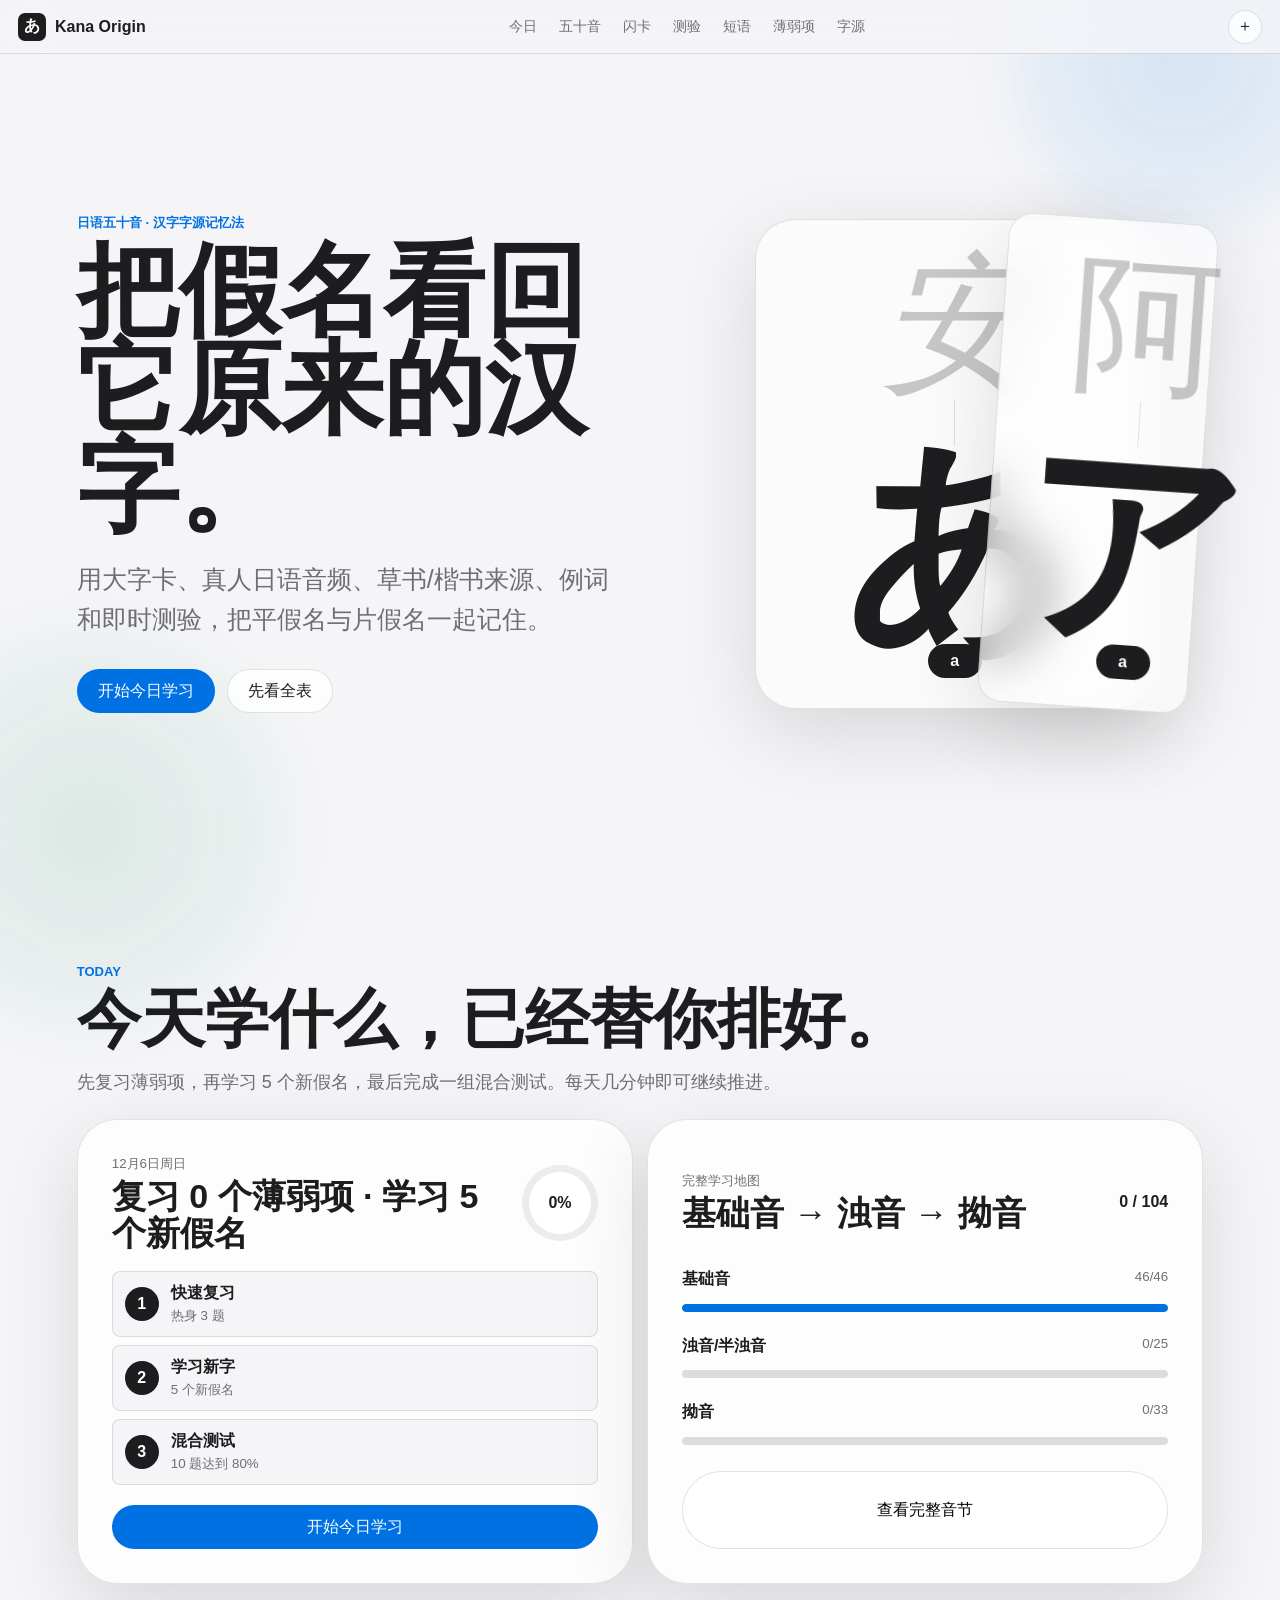
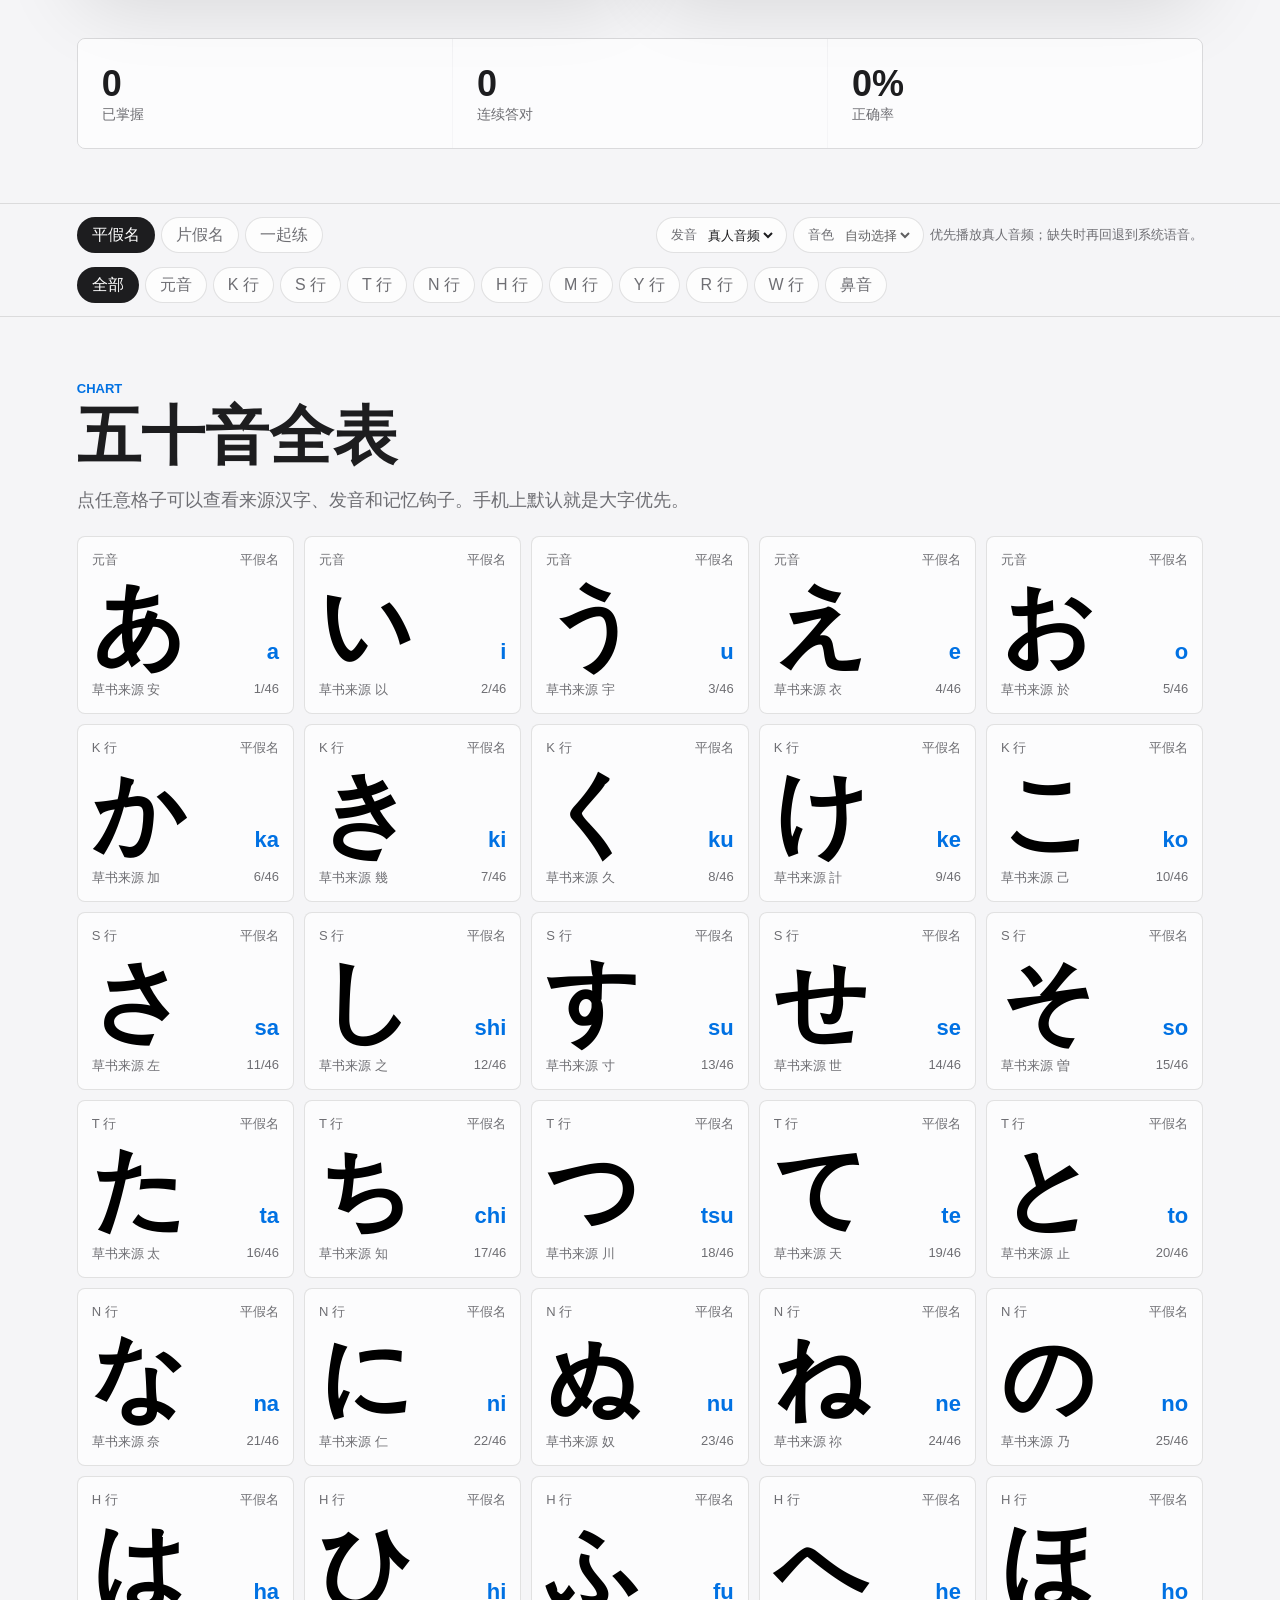
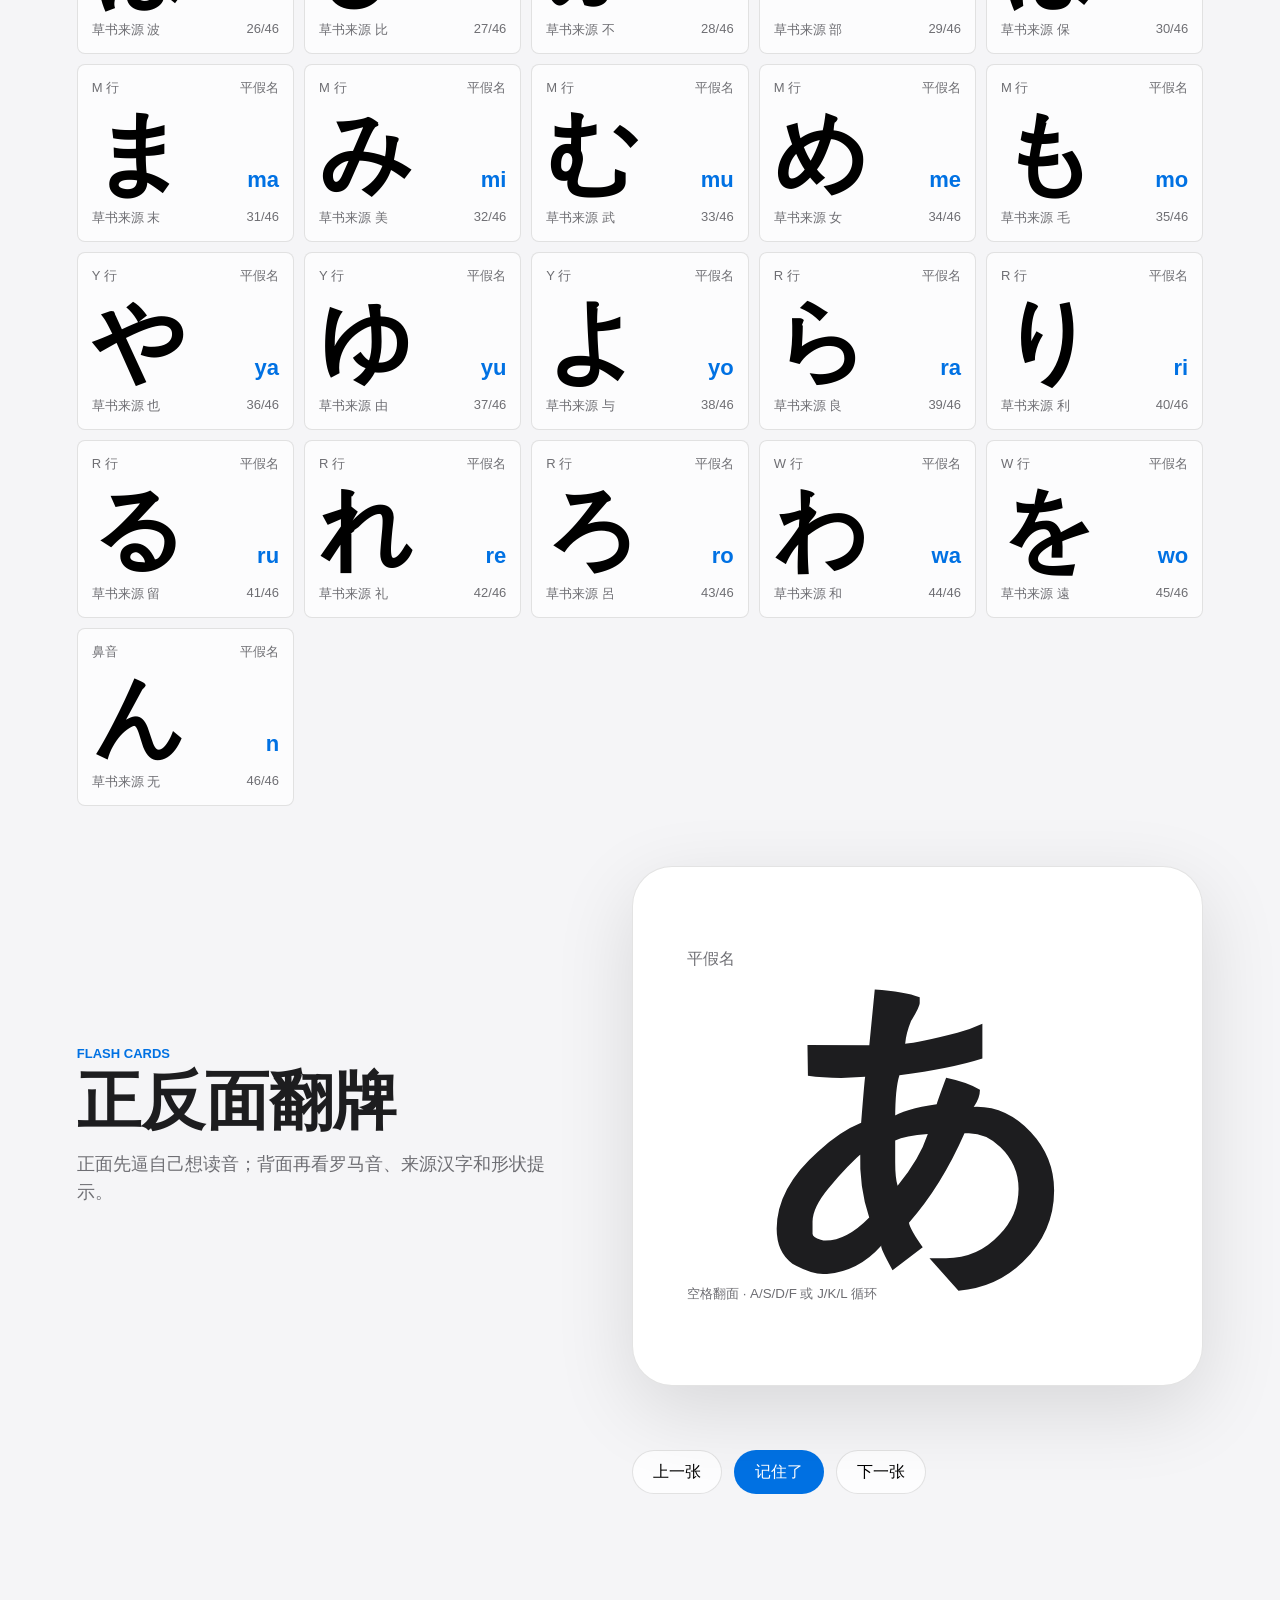
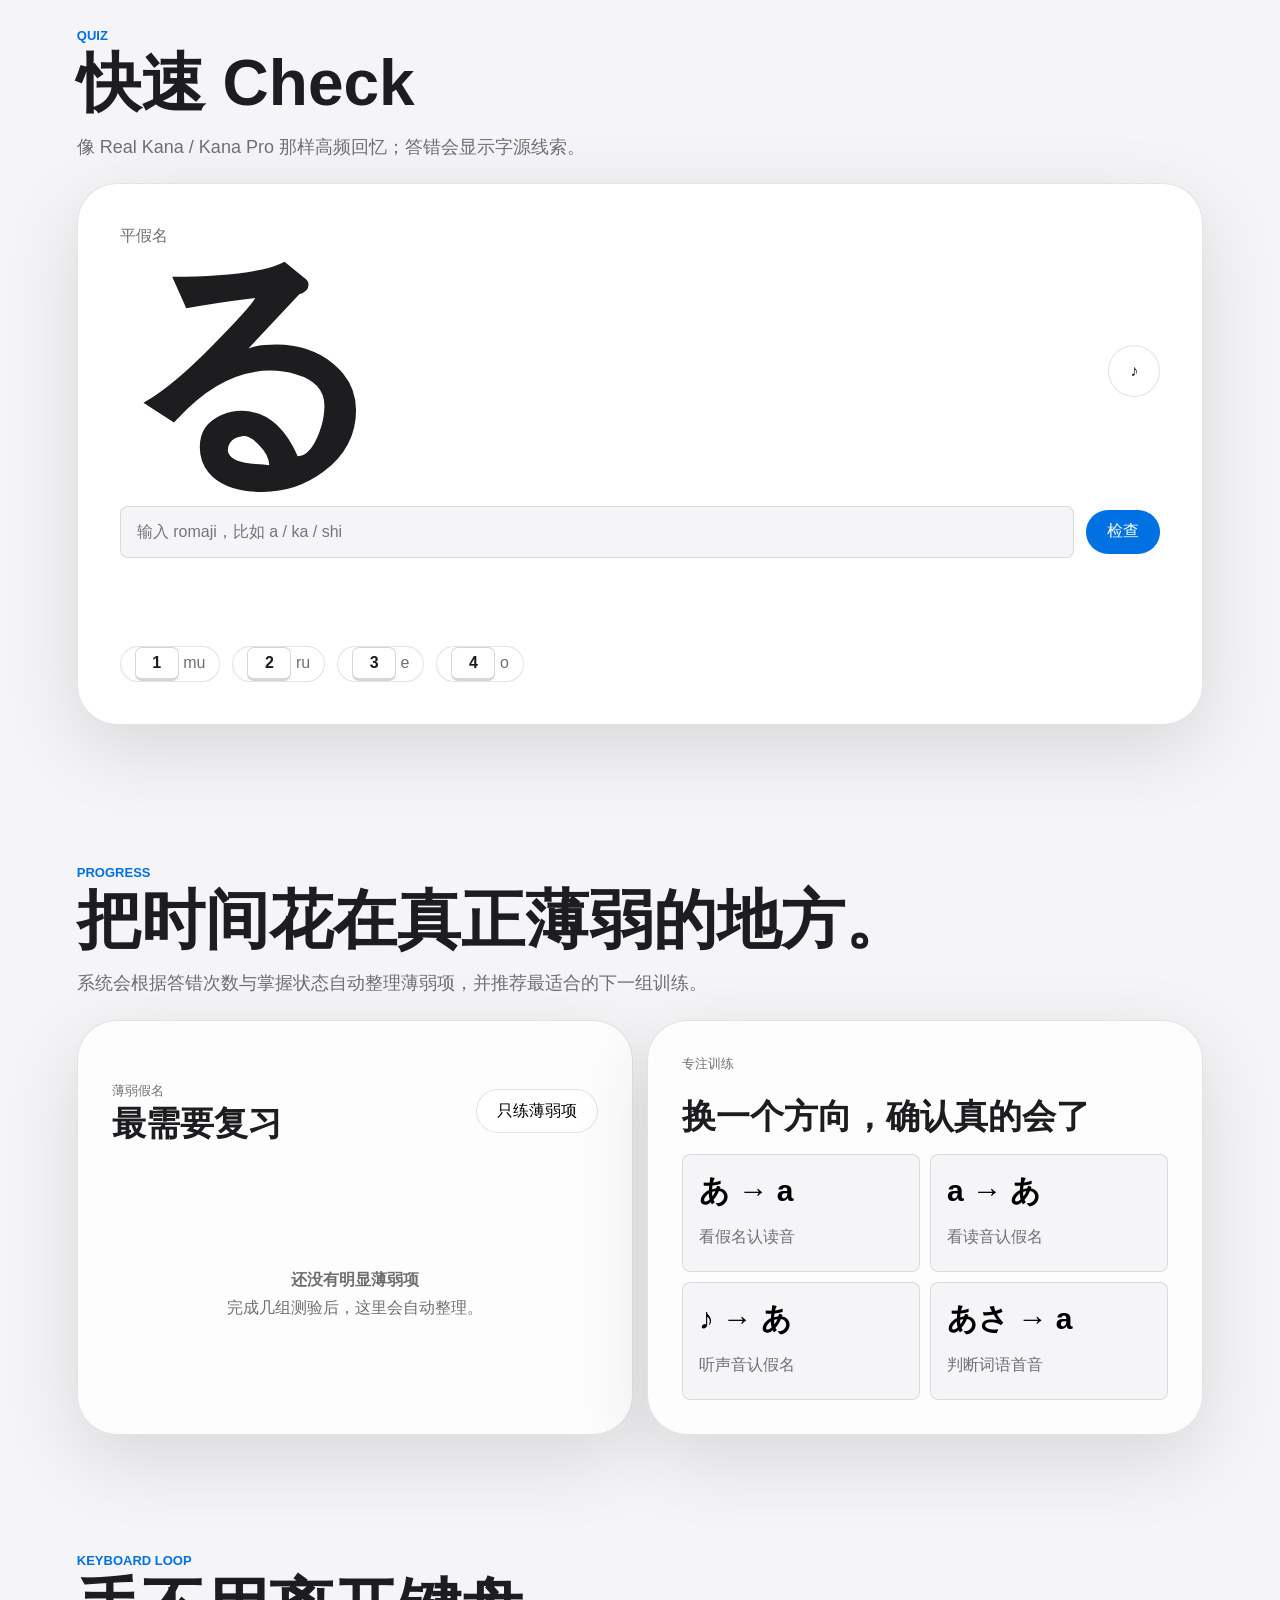
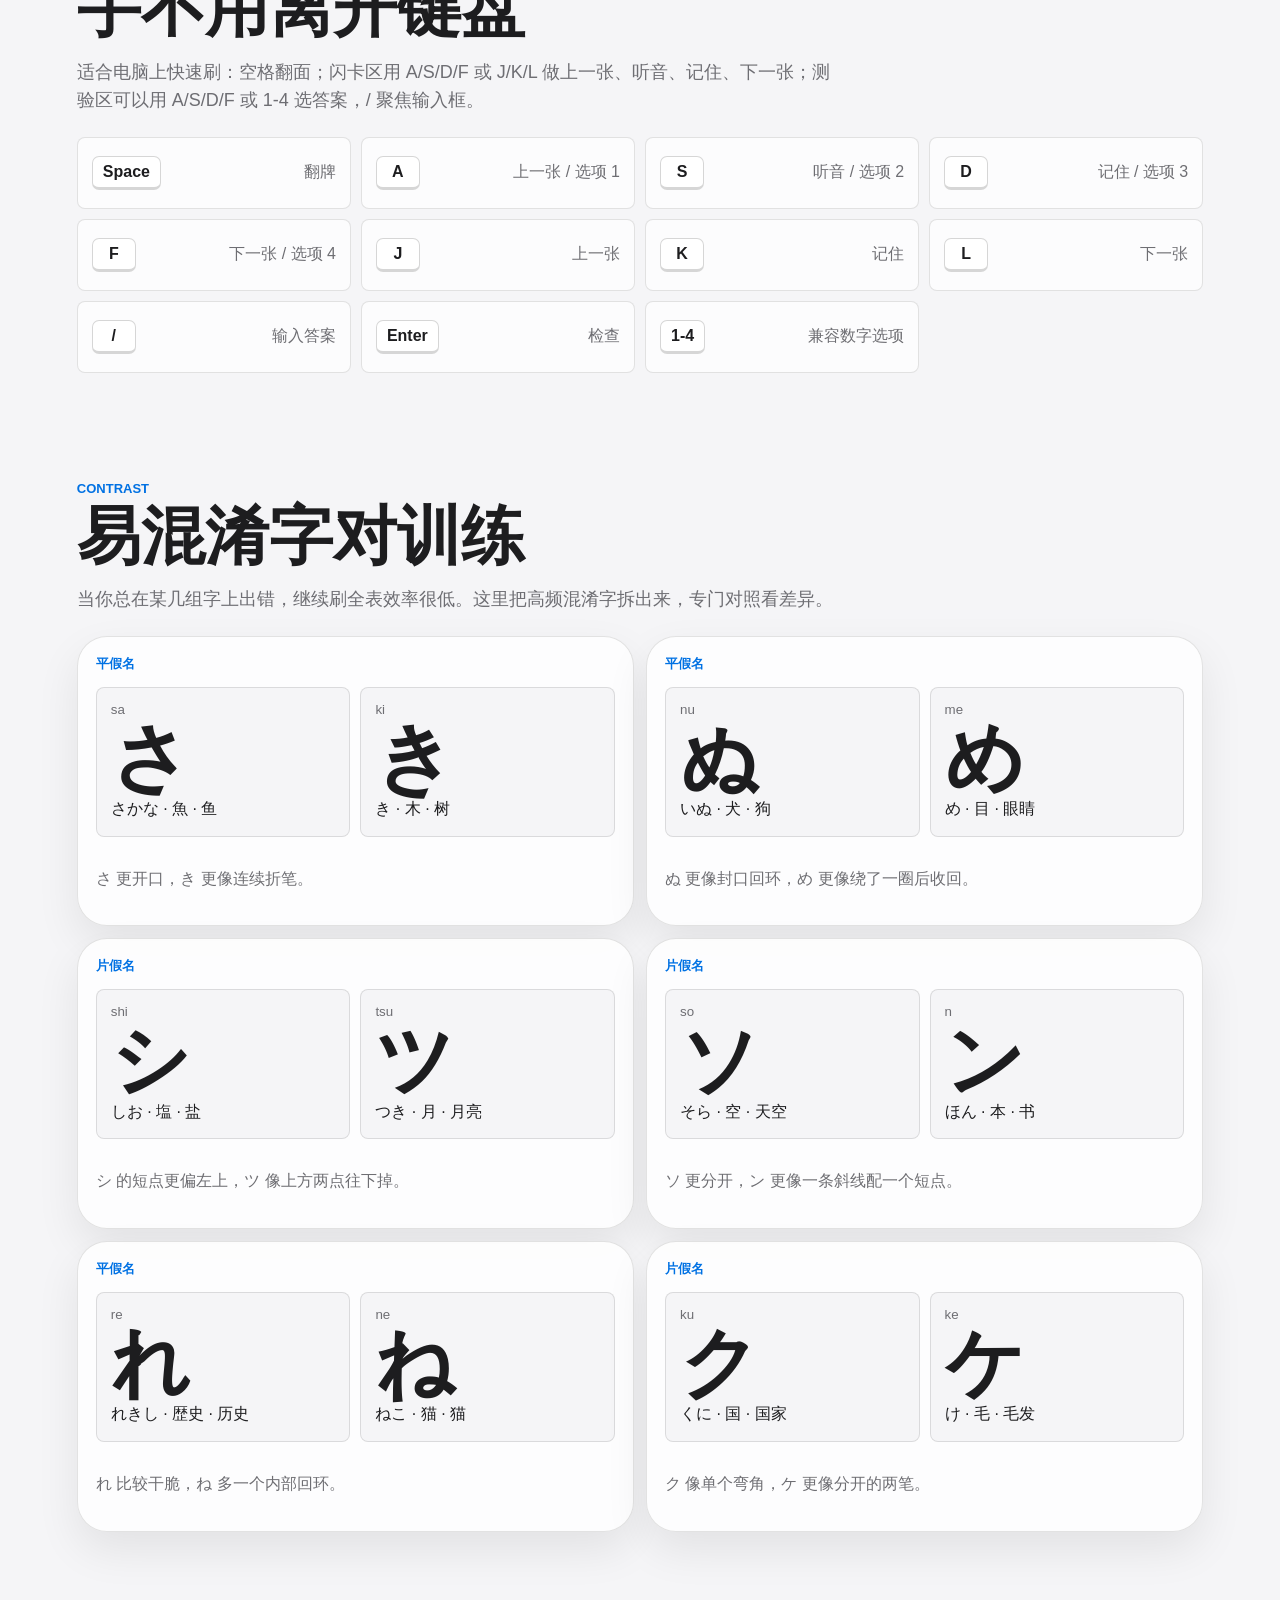
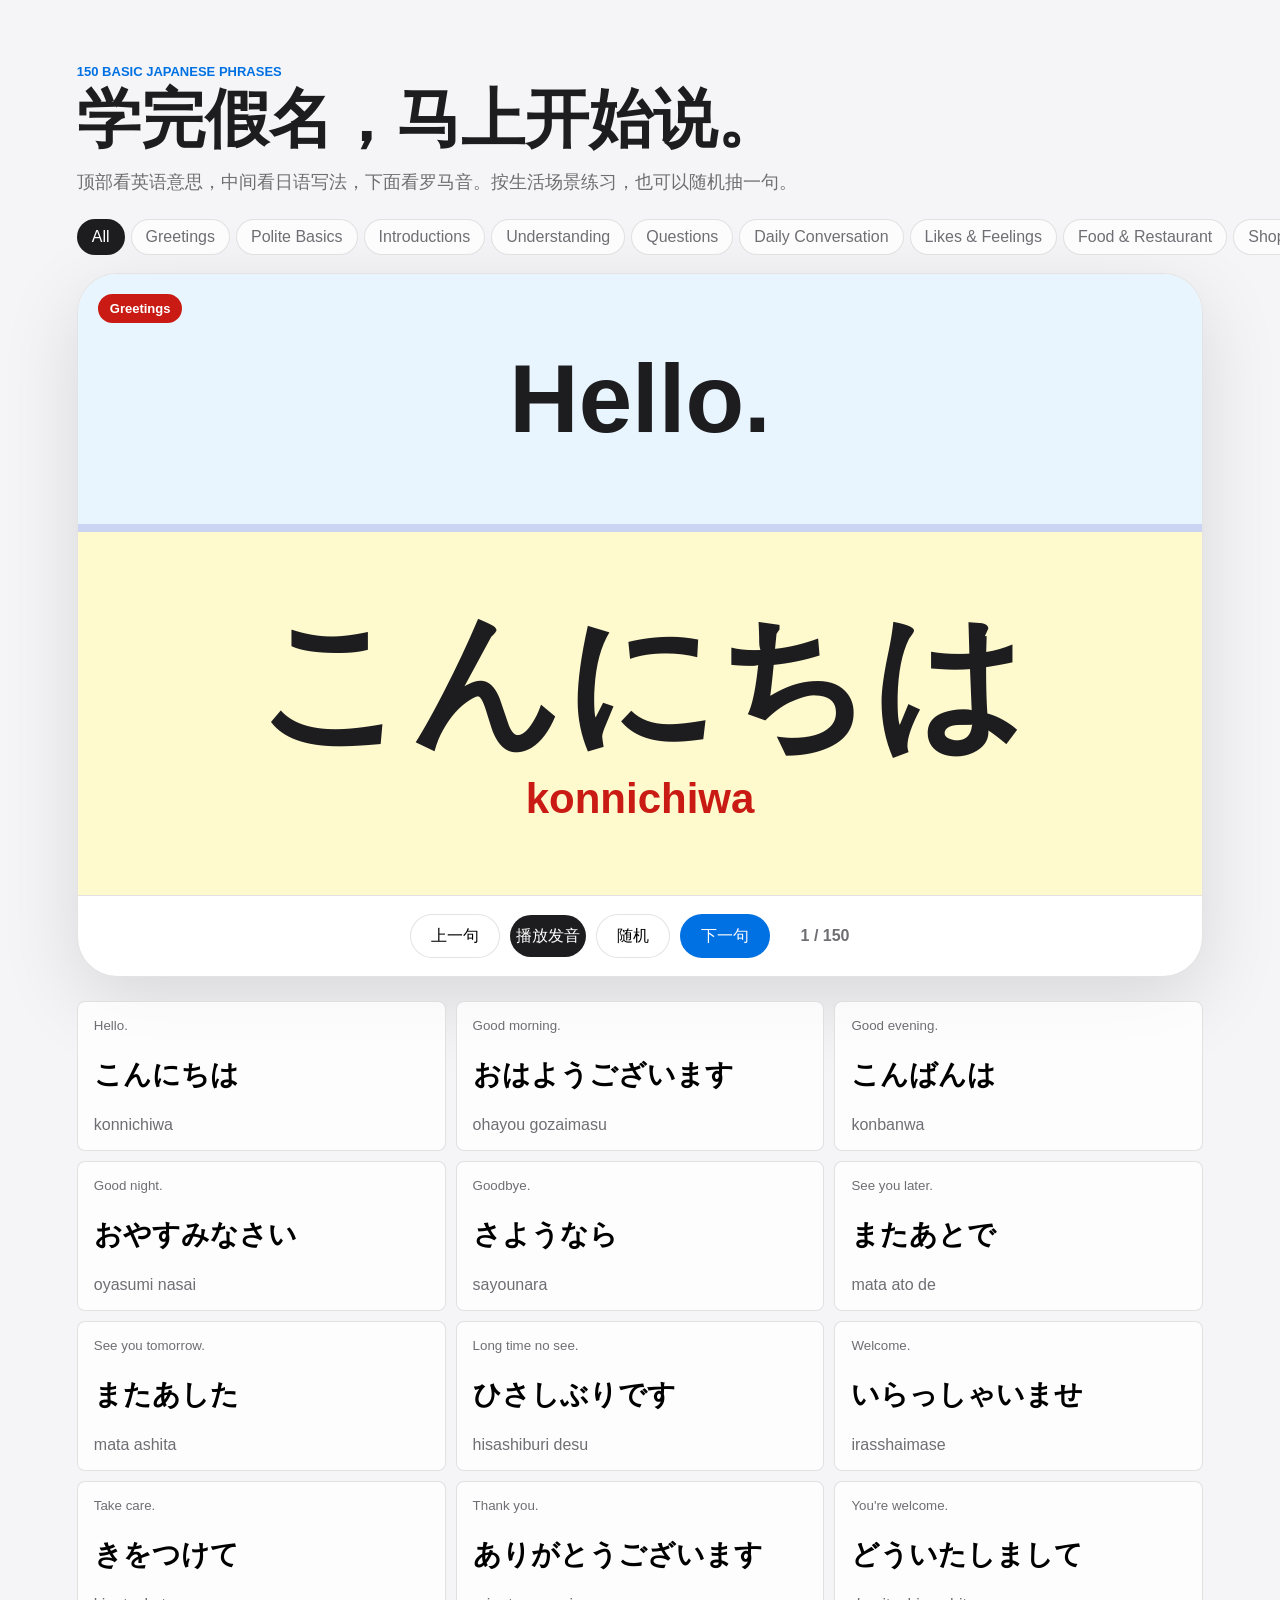
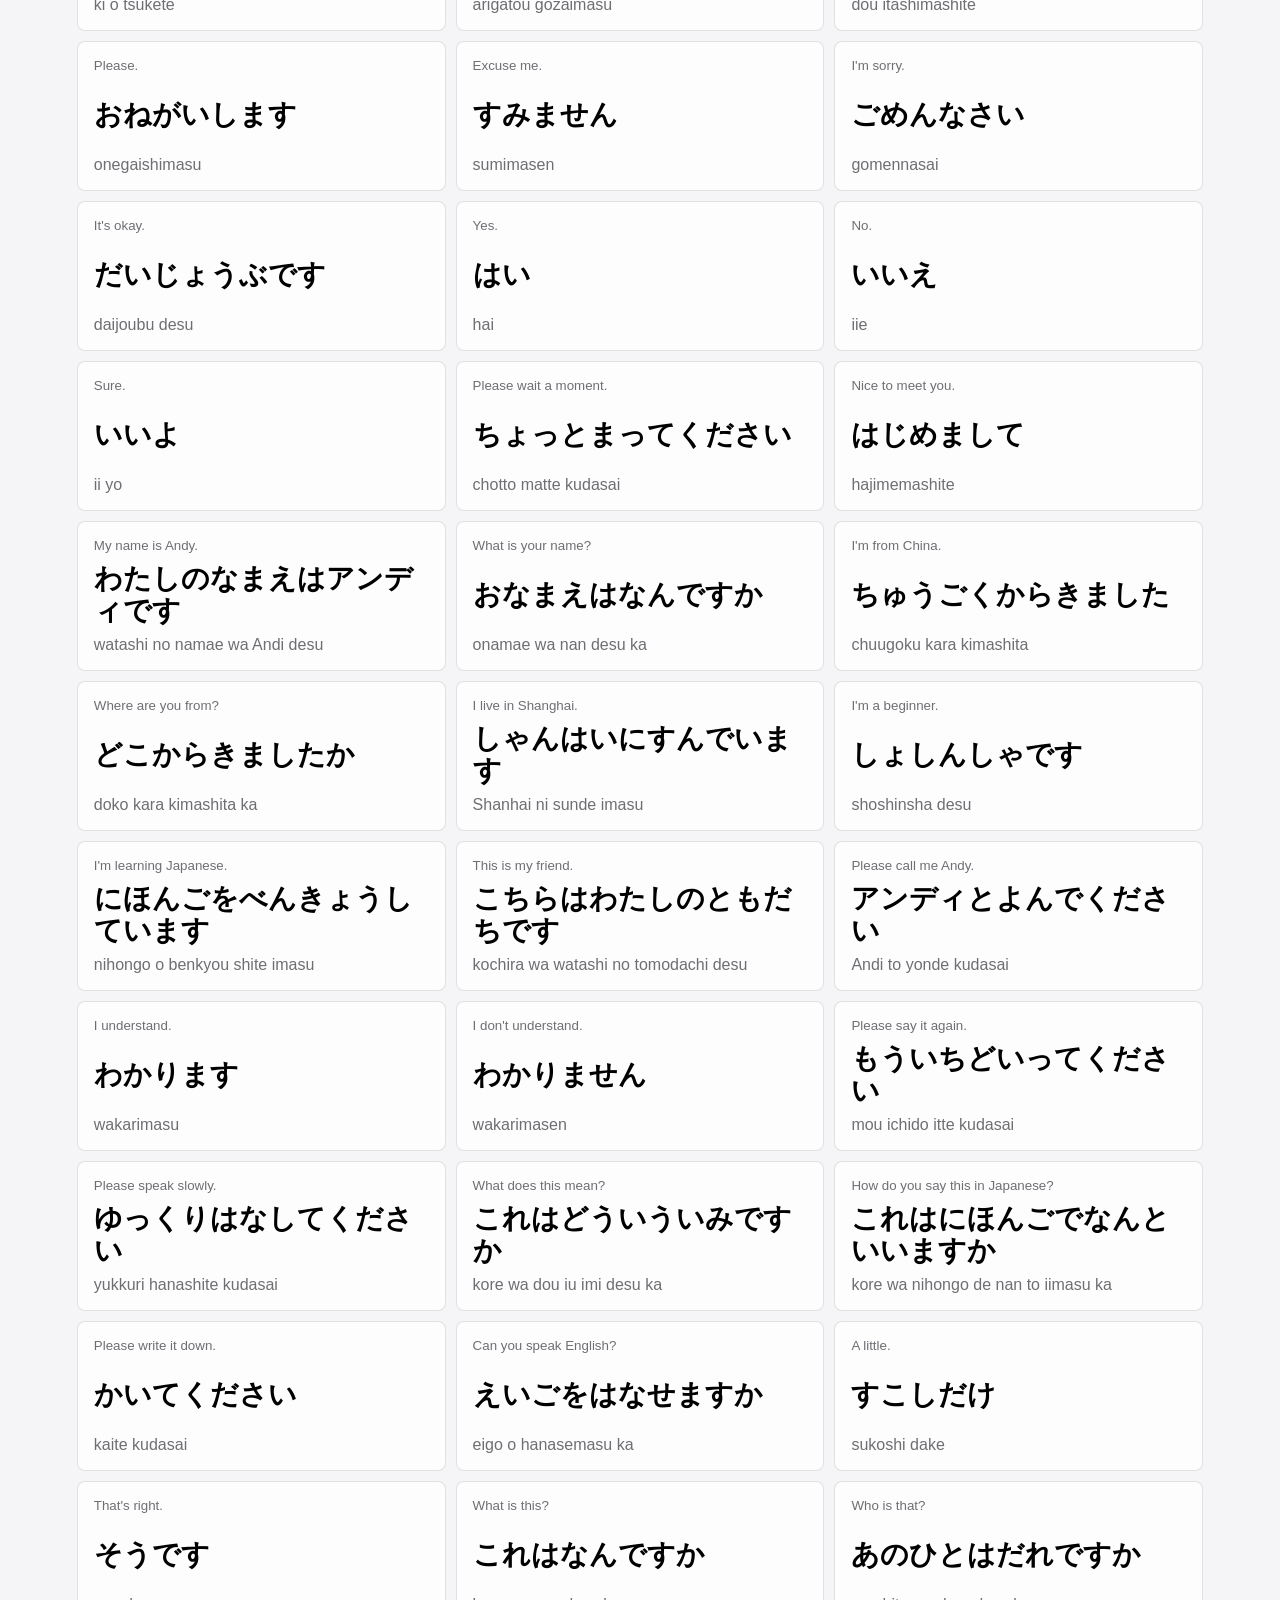
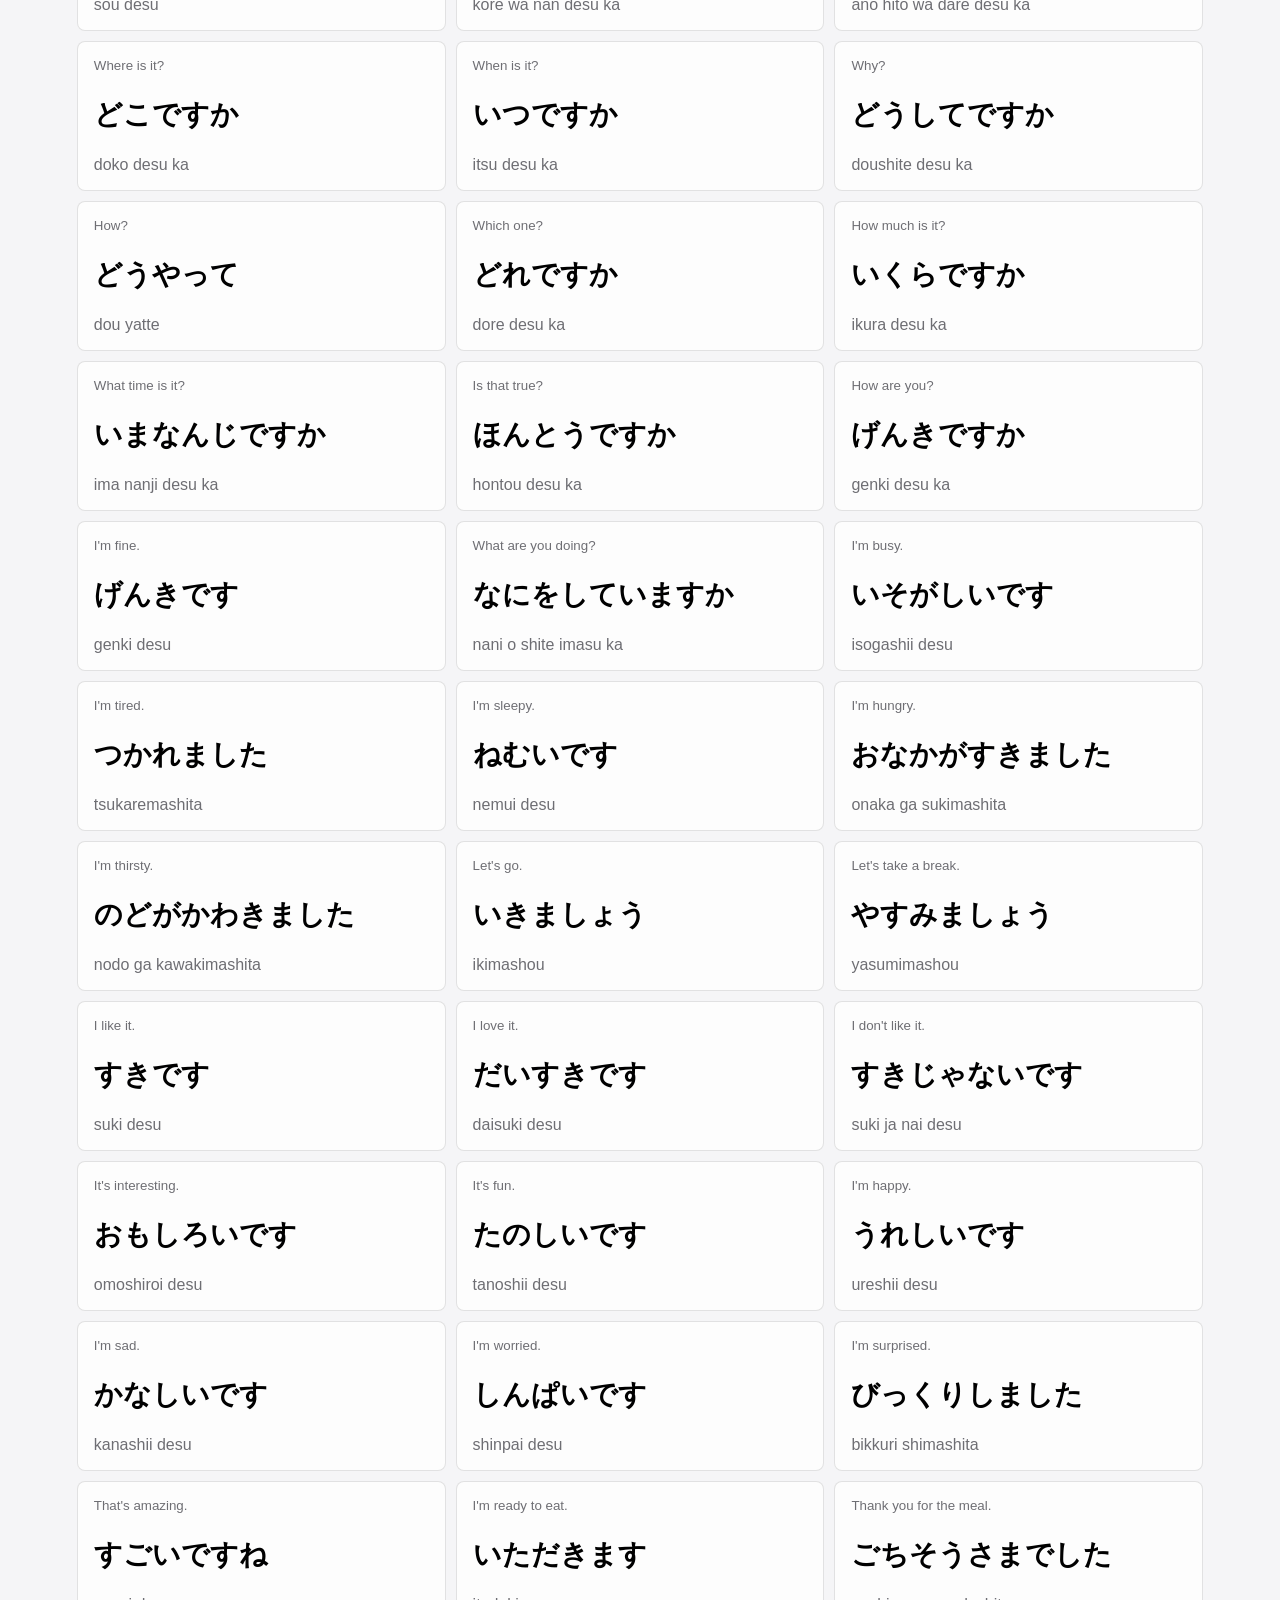
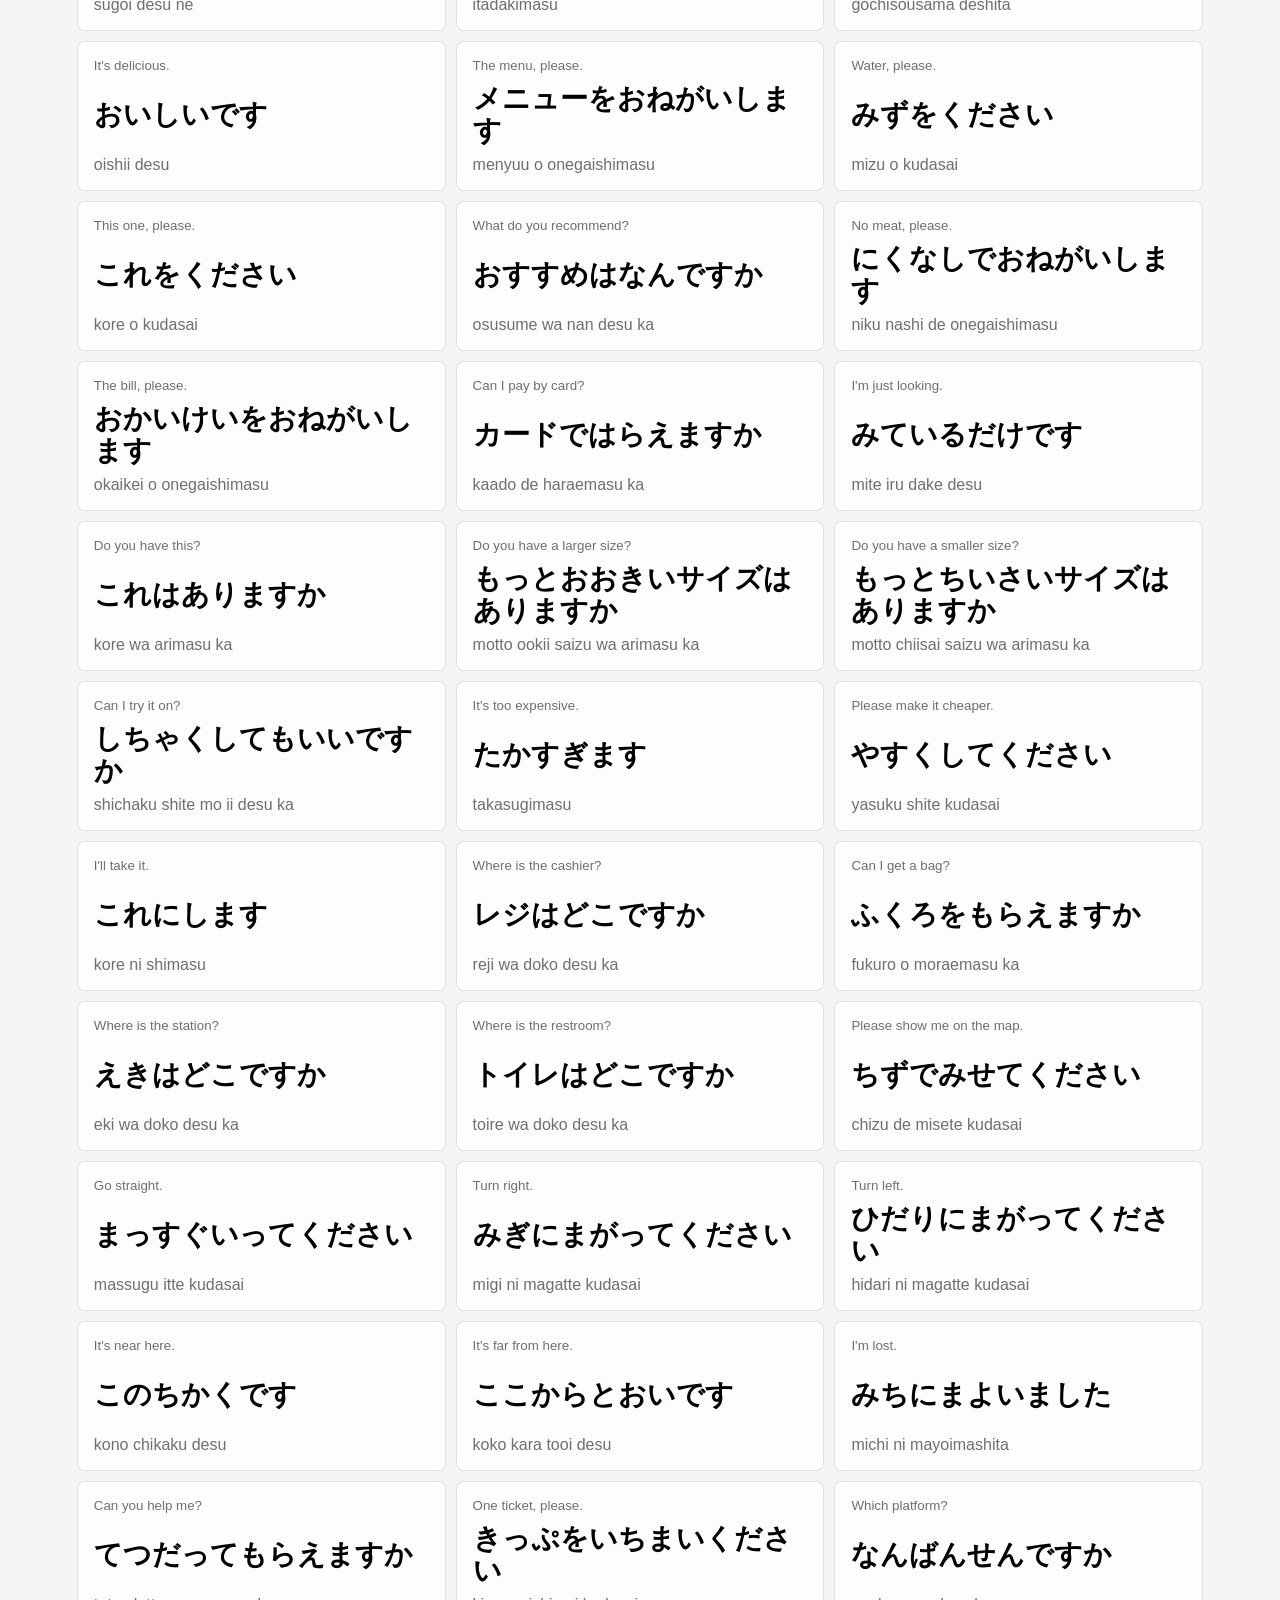
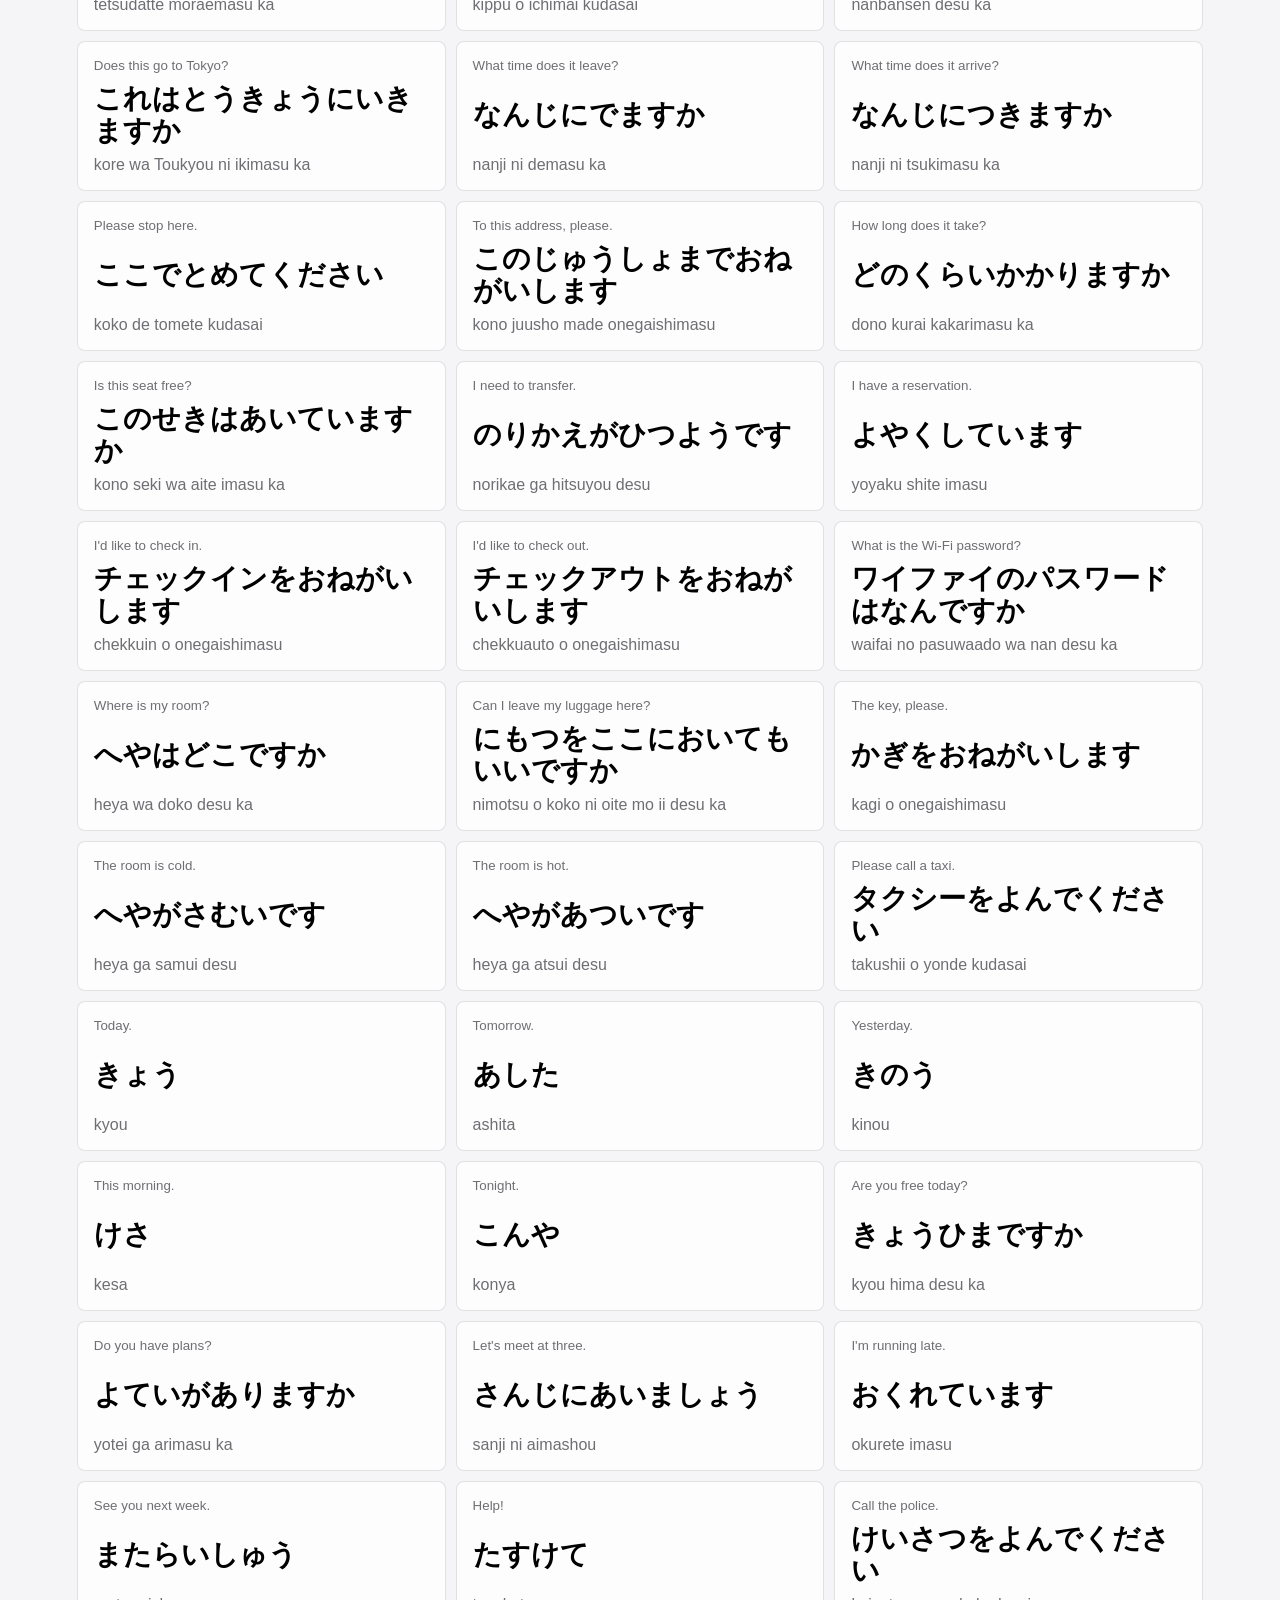
==== commit 2c28839e: "Add 150 basic Japanese phrases" ====
--- a/index.html
+++ b/index.html
@@ -24,7 +24,7 @@
     <link rel="canonical" href="https://xyyyang97.github.io/kana-origin-studio/" />
     <link rel="preconnect" href="https://commons.wikimedia.org" />
     <link rel="preconnect" href="https://upload.wikimedia.org" />
-    <link rel="stylesheet" href="./styles.css?v=20260604d" />
+    <link rel="stylesheet" href="./styles.css?v=20260604e" />
   </head>
   <body>
     <a class="skip-link" href="#main">跳到主要内容</a>
@@ -38,6 +38,7 @@
         <a href="#chart">五十音</a>
         <a href="#study">闪卡</a>
         <a href="#quiz">测验</a>
+        <a href="#phrases">短语</a>
         <a href="#progress">薄弱项</a>
         <a href="#sources">字源</a>
       </nav>
@@ -275,6 +276,33 @@
         <div class="contrast-grid" id="contrastGrid" aria-label="易混淆字对"></div>
       </section>
 
+      <section class="phrases-section" id="phrases">
+        <div class="section-head">
+          <p class="eyebrow">150 Basic Japanese Phrases</p>
+          <h2>学完假名，马上开始说。</h2>
+          <p>顶部看英语意思，中间看日语写法，下面看罗马音。按生活场景练习，也可以随机抽一句。</p>
+        </div>
+        <div class="phrase-filters" id="phraseFilters" aria-label="短语分类"></div>
+        <article class="phrase-stage">
+          <div class="phrase-meaning">
+            <span id="phraseCategory">Greetings</span>
+            <strong id="phraseEnglish">Hello.</strong>
+          </div>
+          <div class="phrase-writing">
+            <strong id="phraseJapanese">こんにちは</strong>
+            <span id="phraseRomaji">konnichiwa</span>
+          </div>
+          <div class="phrase-controls">
+            <button class="secondary-action buttonish" id="prevPhrase" type="button">上一句</button>
+            <button class="sound-button" id="speakPhrase" type="button">播放发音</button>
+            <button class="secondary-action buttonish" id="randomPhrase" type="button">随机</button>
+            <button class="primary-action buttonish" id="nextPhrase" type="button">下一句</button>
+            <strong id="phraseCounter">1 / 150</strong>
+          </div>
+        </article>
+        <div class="phrase-list" id="phraseList" aria-label="基础日语短语列表"></div>
+      </section>
+
       <section class="drawer" id="sources">
         <div class="section-head">
           <p class="eyebrow">Origin</p>
@@ -341,7 +369,8 @@
       </p>
     </footer>
 
-    <script src="./app.js?v=20260604d"></script>
-    <script src="./academy.js?v=20260604d"></script>
+    <script src="./app.js?v=20260604e"></script>
+    <script src="./academy.js?v=20260604e"></script>
+    <script src="./phrases.js?v=20260604e"></script>
   </body>
 </html>
--- a/styles.css
+++ b/styles.css
@@ -689,6 +689,134 @@
   font-size: 36px;
 }
 
+.phrases-section {
+  padding-bottom: 72px;
+}
+
+.phrase-filters {
+  display: flex;
+  gap: 6px;
+  overflow-x: auto;
+  padding: 0 clamp(18px, 6vw, 92px) 18px;
+  scrollbar-width: none;
+}
+
+.phrase-stage {
+  margin: 0 clamp(18px, 6vw, 92px) 24px;
+  overflow: hidden;
+  border: 1px solid var(--line);
+  border-radius: var(--radius-xl);
+  background: white;
+  box-shadow: var(--shadow);
+}
+
+.phrase-meaning {
+  position: relative;
+  min-height: 250px;
+  display: grid;
+  align-content: center;
+  justify-items: center;
+  gap: 16px;
+  padding: clamp(28px, 6vw, 72px);
+  background: #e8f5ff;
+  text-align: center;
+}
+
+.phrase-meaning span {
+  position: absolute;
+  left: 20px;
+  top: 20px;
+  padding: 7px 12px;
+  border-radius: 999px;
+  background: #c91b13;
+  color: white;
+  font-size: 13px;
+  font-weight: 700;
+}
+
+.phrase-meaning strong {
+  max-width: 900px;
+  font-size: clamp(44px, 8vw, 96px);
+  line-height: 1;
+}
+
+.phrase-writing {
+  min-height: 300px;
+  display: grid;
+  align-content: center;
+  justify-items: center;
+  gap: 14px;
+  padding: clamp(28px, 6vw, 72px);
+  border-top: 8px solid #cbd4f3;
+  background: #fff9ce;
+  text-align: center;
+}
+
+.phrase-writing strong {
+  max-width: 100%;
+  font-size: clamp(60px, 12vw, 150px);
+  line-height: 1.05;
+  overflow-wrap: anywhere;
+}
+
+.phrase-writing span {
+  color: #c91b13;
+  font-size: clamp(22px, 4vw, 42px);
+  font-weight: 800;
+}
+
+.phrase-controls {
+  display: flex;
+  align-items: center;
+  justify-content: center;
+  flex-wrap: wrap;
+  gap: 10px;
+  padding: 18px;
+  border-top: 1px solid var(--line);
+}
+
+.phrase-controls > strong {
+  min-width: 90px;
+  color: var(--muted);
+  text-align: center;
+}
+
+.phrase-list {
+  display: grid;
+  grid-template-columns: repeat(3, minmax(0, 1fr));
+  gap: 10px;
+  padding: 0 clamp(18px, 6vw, 92px);
+}
+
+.phrase-list button {
+  min-height: 150px;
+  display: grid;
+  align-content: space-between;
+  gap: 8px;
+  padding: 16px;
+  border: 1px solid var(--line);
+  border-radius: var(--radius);
+  background: rgba(255, 255, 255, 0.76);
+  text-align: left;
+  cursor: pointer;
+}
+
+.phrase-list button:hover {
+  background: white;
+  box-shadow: 0 16px 38px rgba(0, 0, 0, 0.08);
+  transform: translateY(-2px);
+}
+
+.phrase-list small,
+.phrase-list span {
+  color: var(--muted);
+}
+
+.phrase-list strong {
+  font-size: 28px;
+  line-height: 1.15;
+}
+
 .control-band {
   position: sticky;
   top: 54px;
@@ -1306,6 +1434,10 @@
     grid-template-columns: 1fr;
   }
 
+  .phrase-list {
+    grid-template-columns: repeat(2, minmax(0, 1fr));
+  }
+
   .atlas-grid {
     grid-template-columns: 1fr;
   }
@@ -1418,6 +1550,18 @@
 
   .extended-grid {
     grid-template-columns: repeat(2, minmax(0, 1fr));
+  }
+
+  .phrase-meaning {
+    min-height: 190px;
+  }
+
+  .phrase-writing {
+    min-height: 250px;
+  }
+
+  .phrase-list {
+    grid-template-columns: 1fr;
   }
 
   .origin-row {
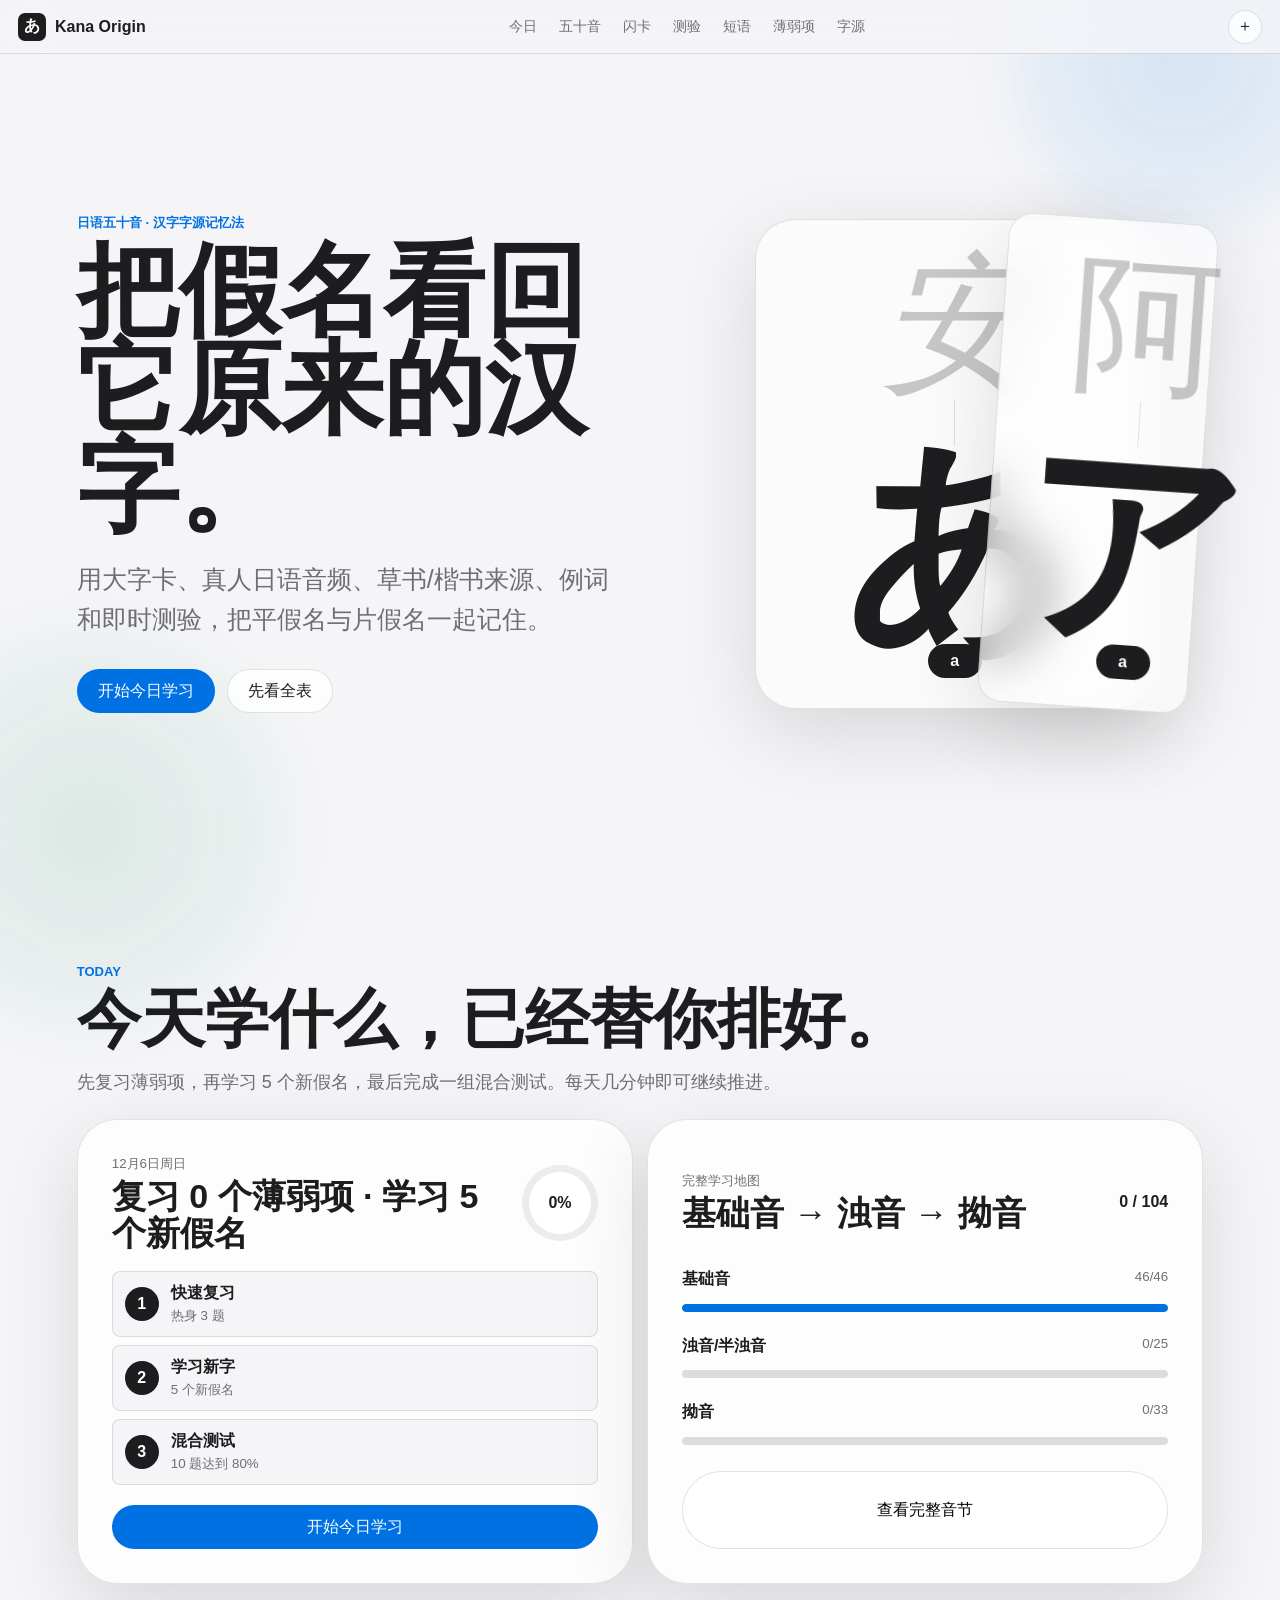
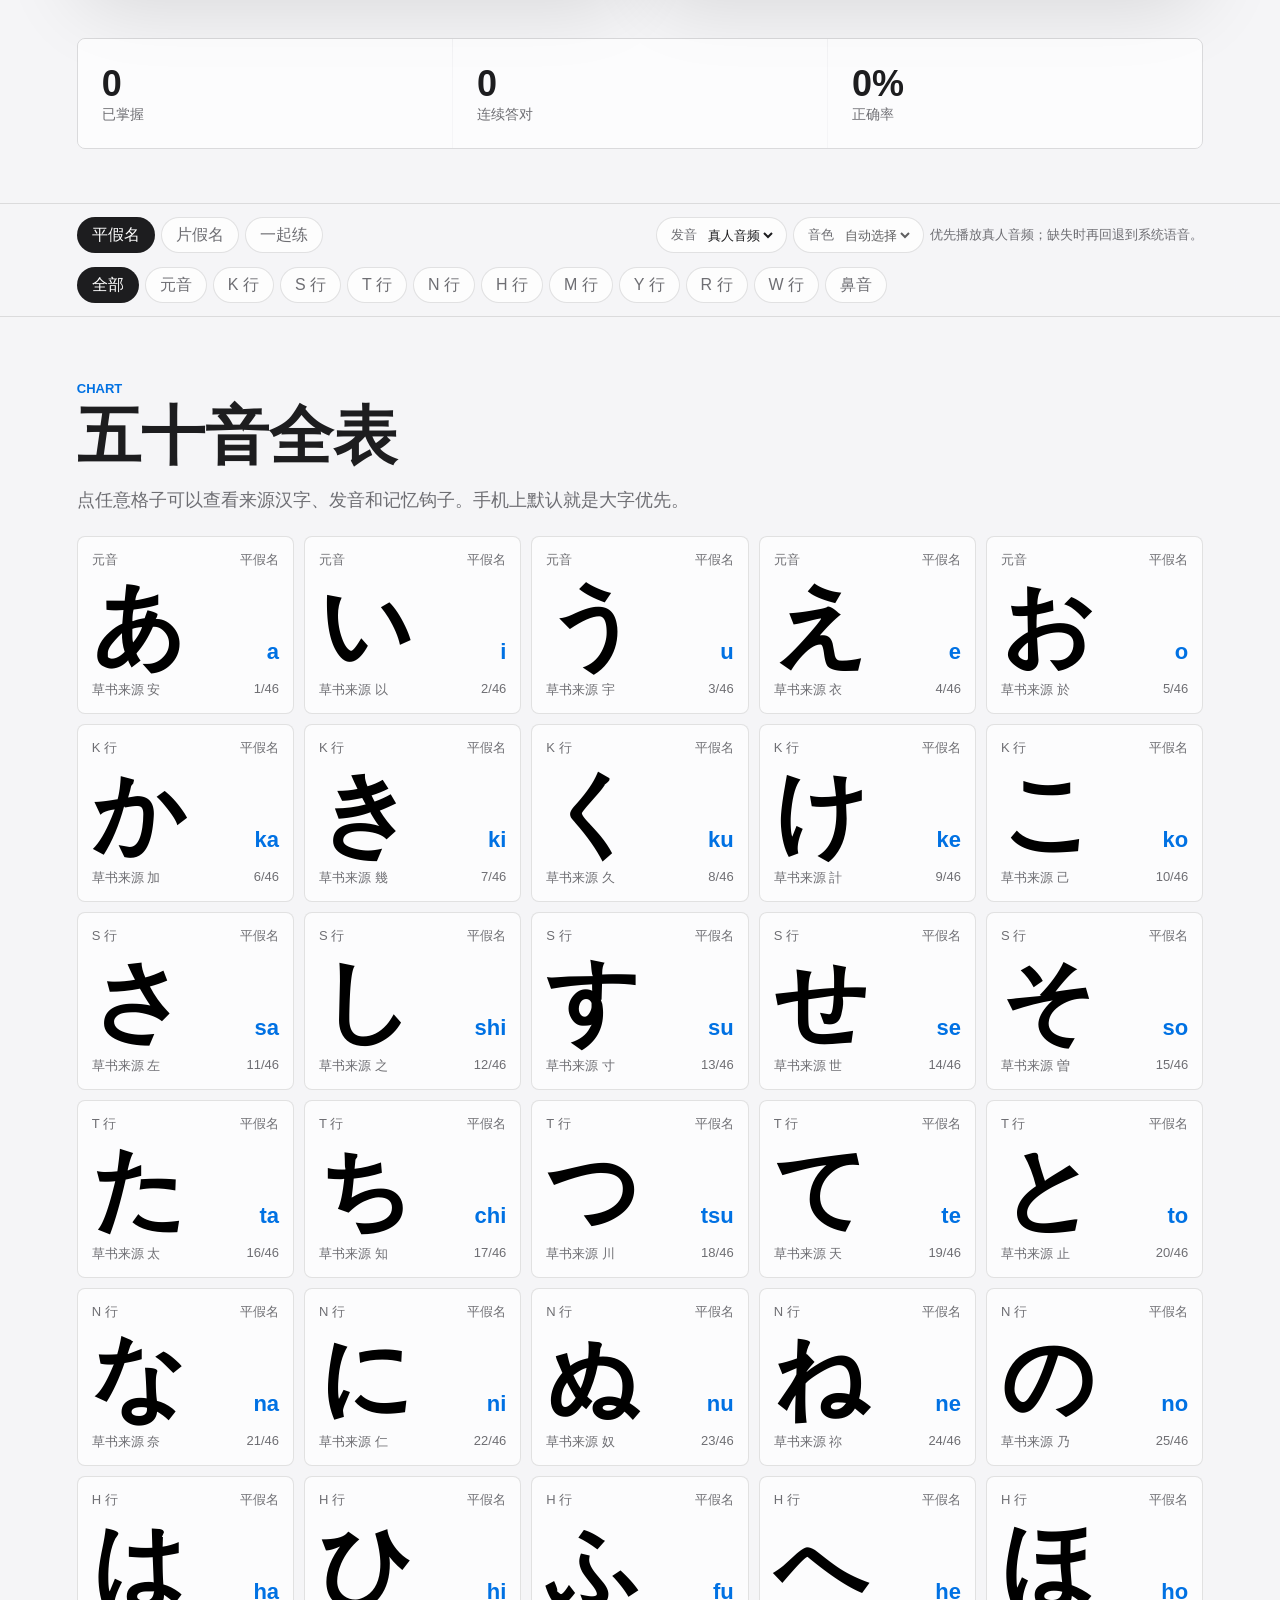
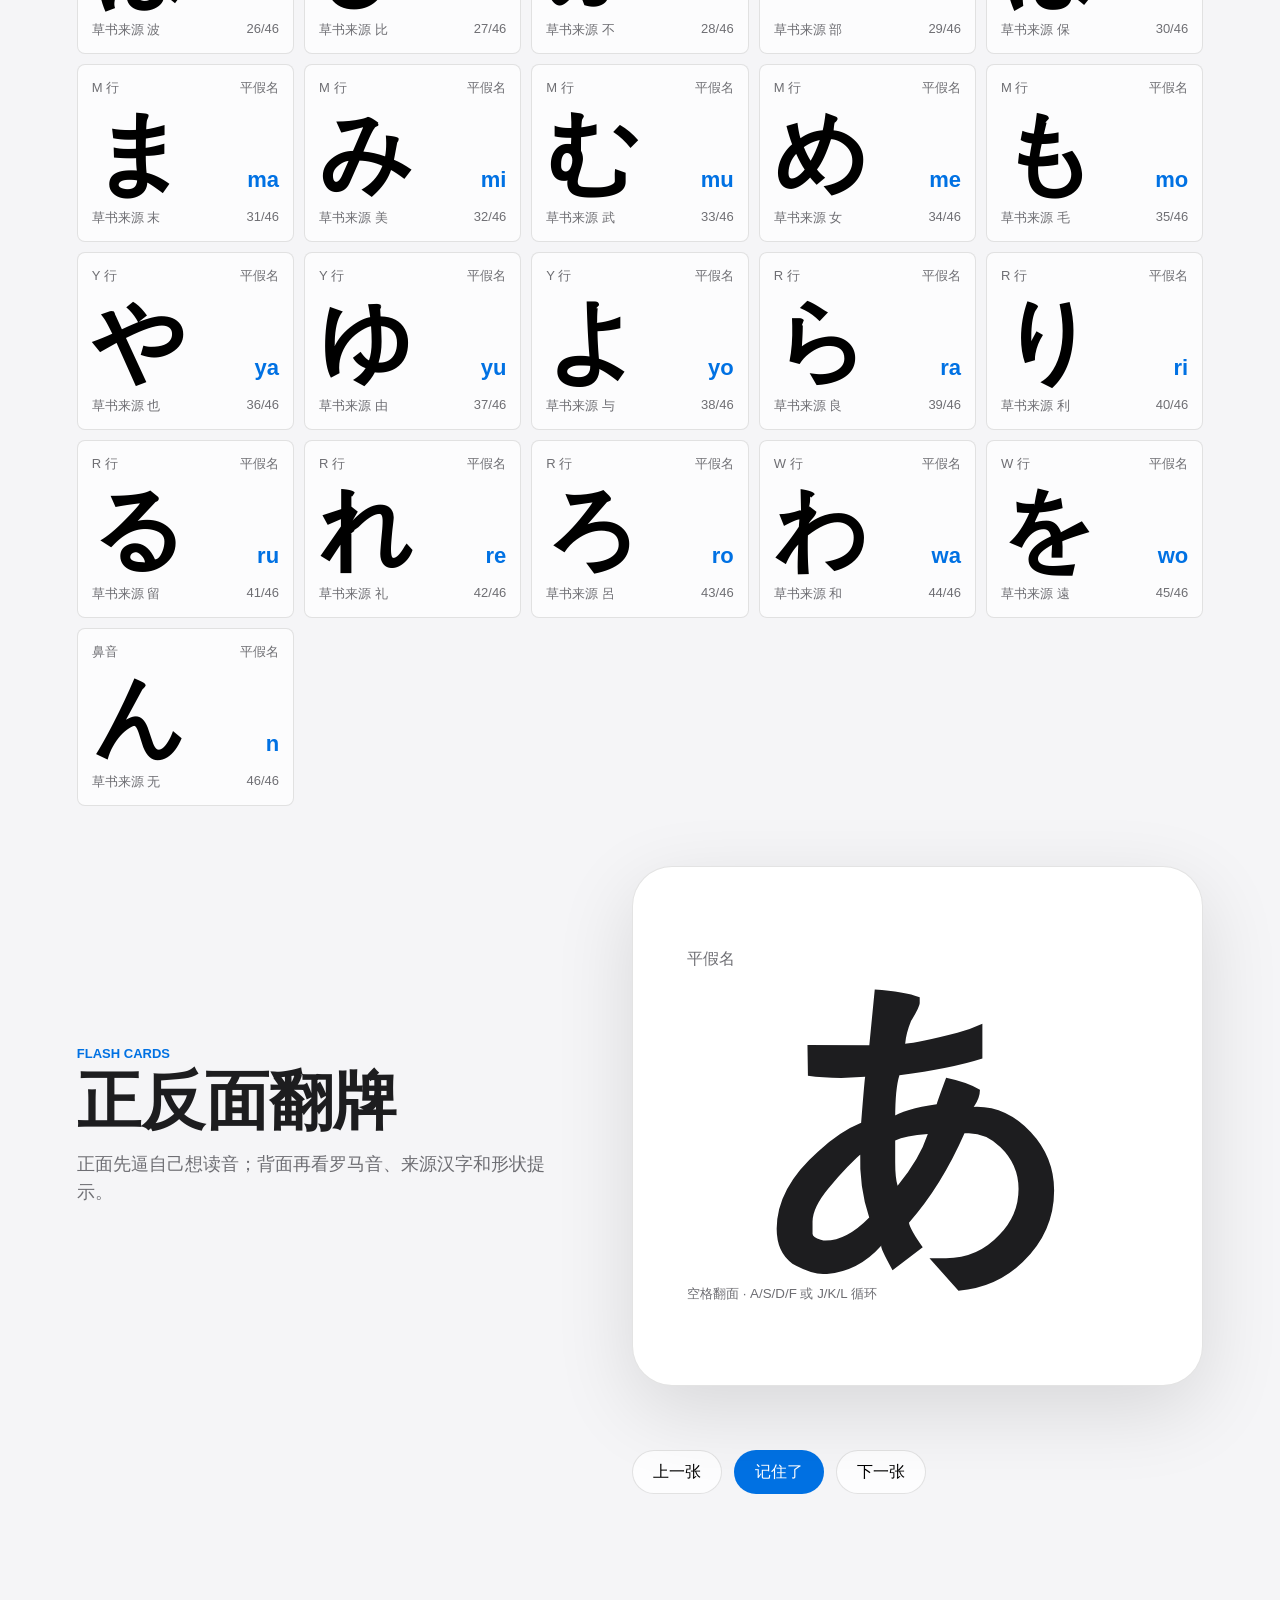
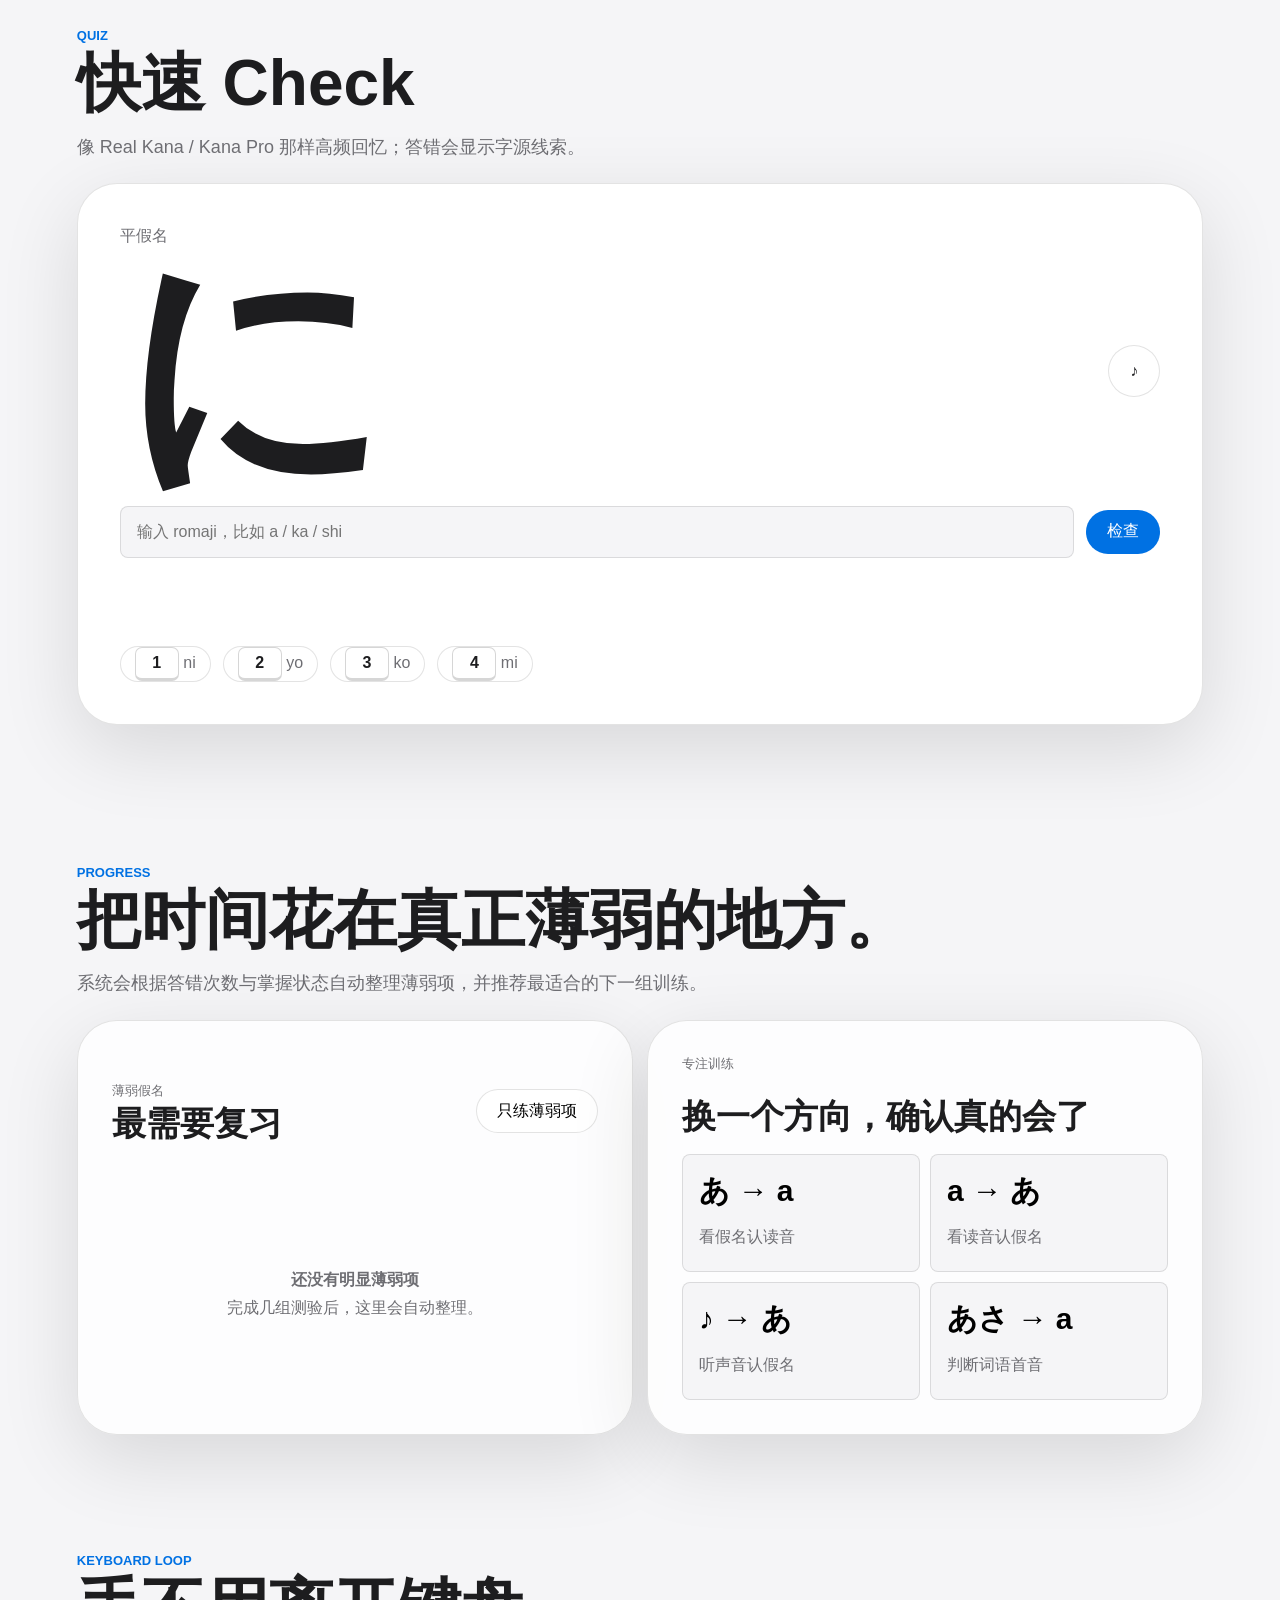
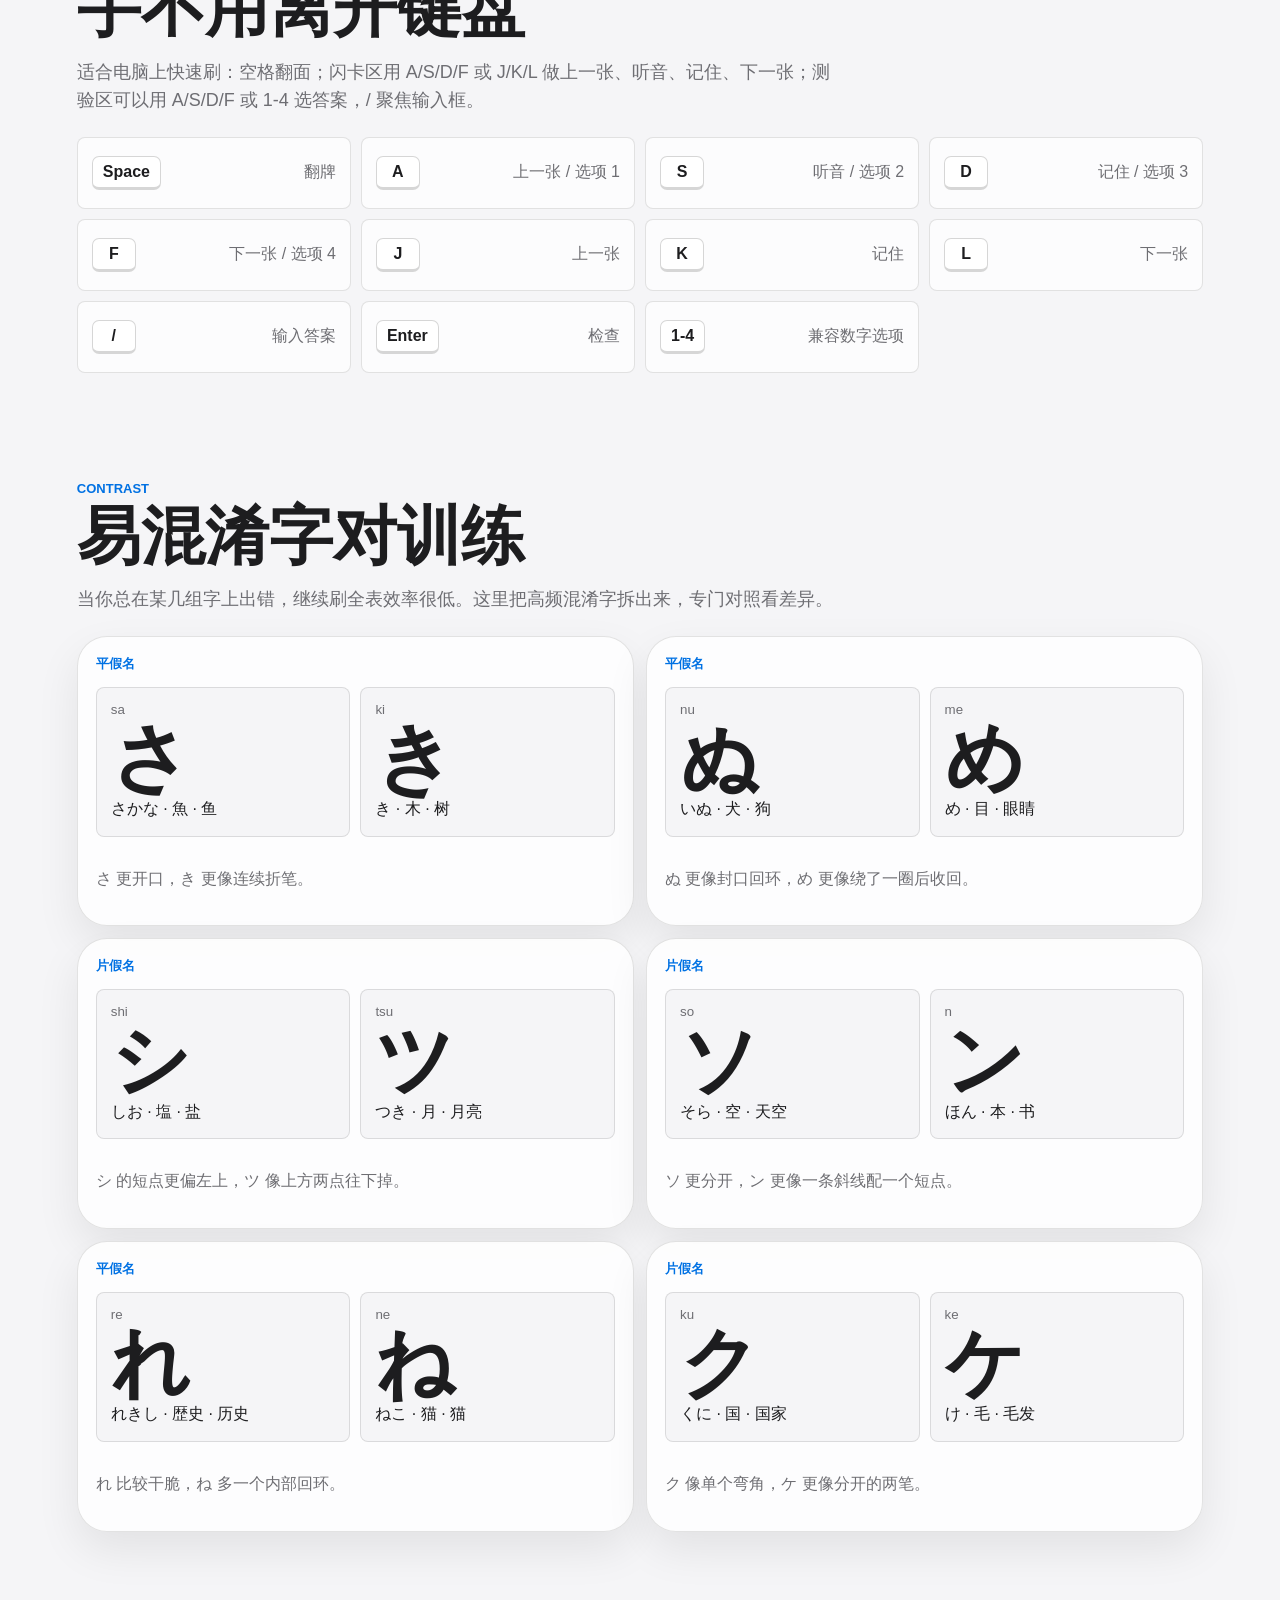
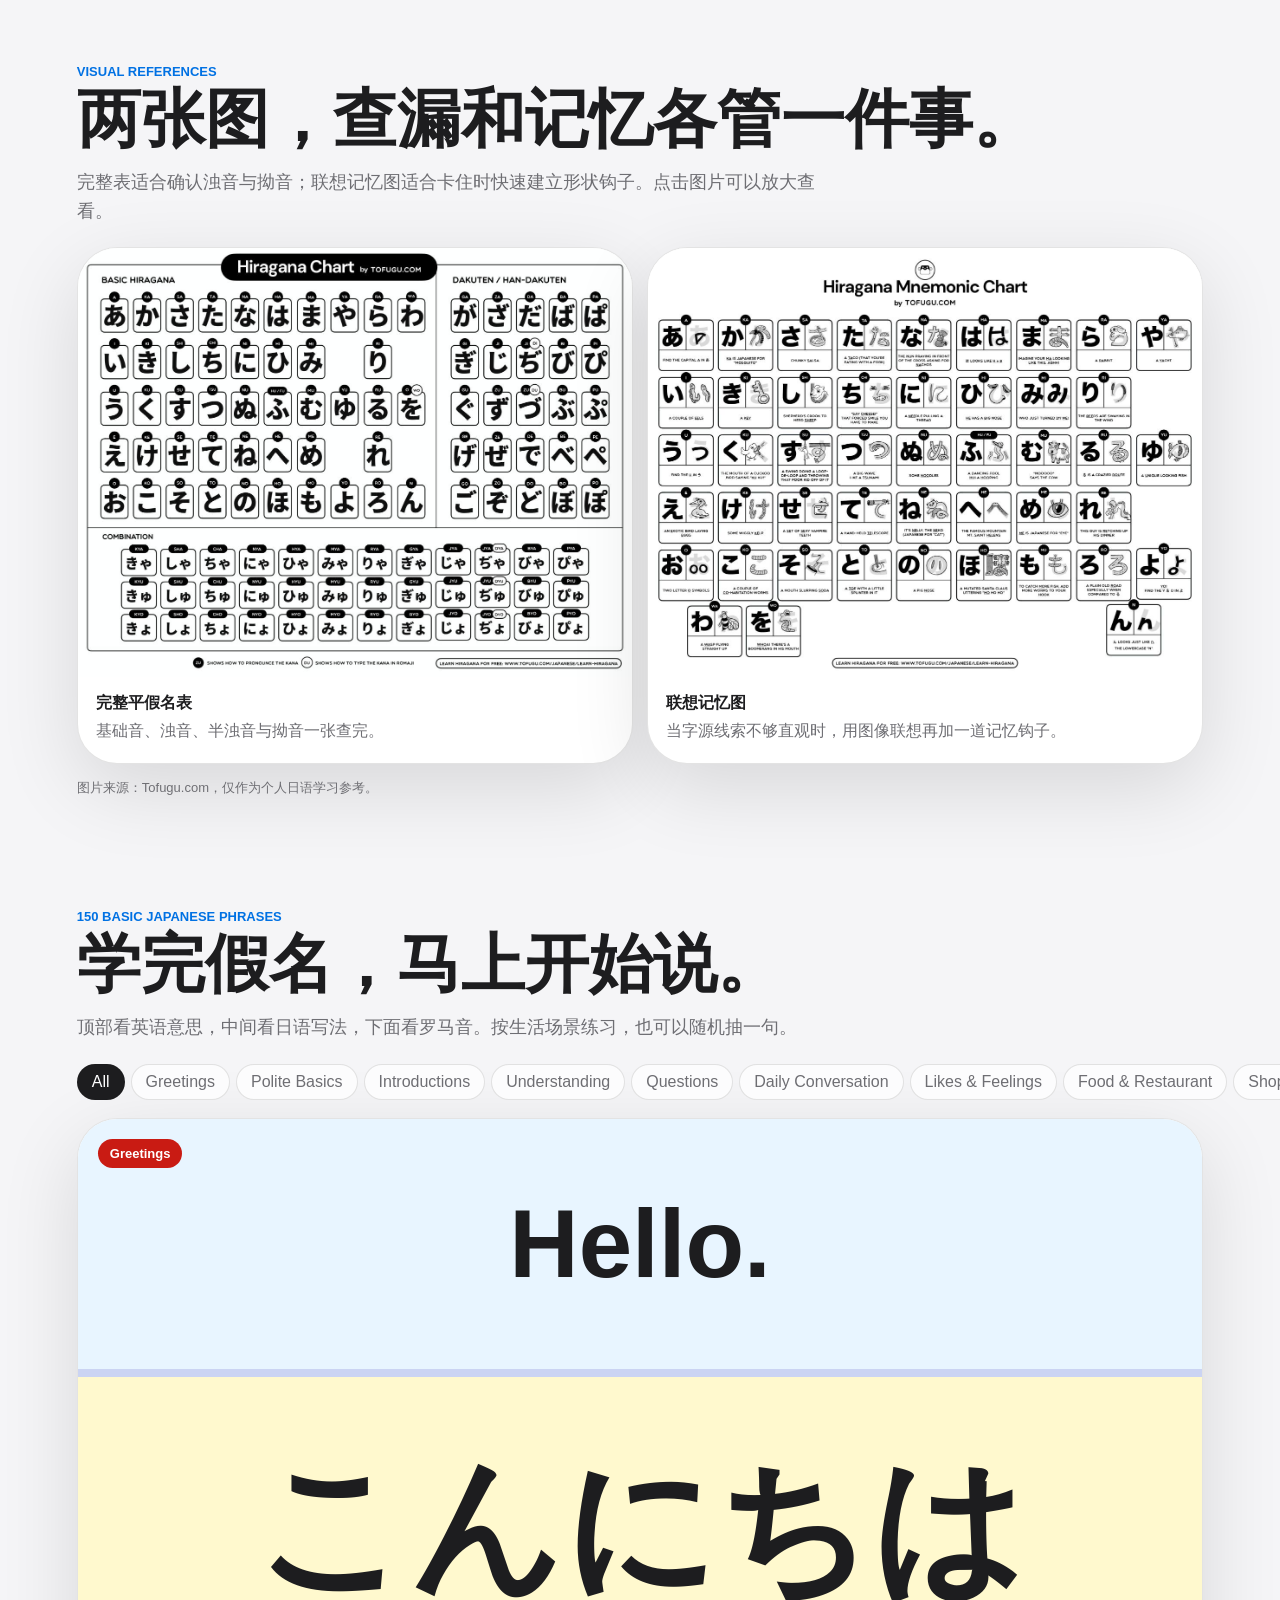
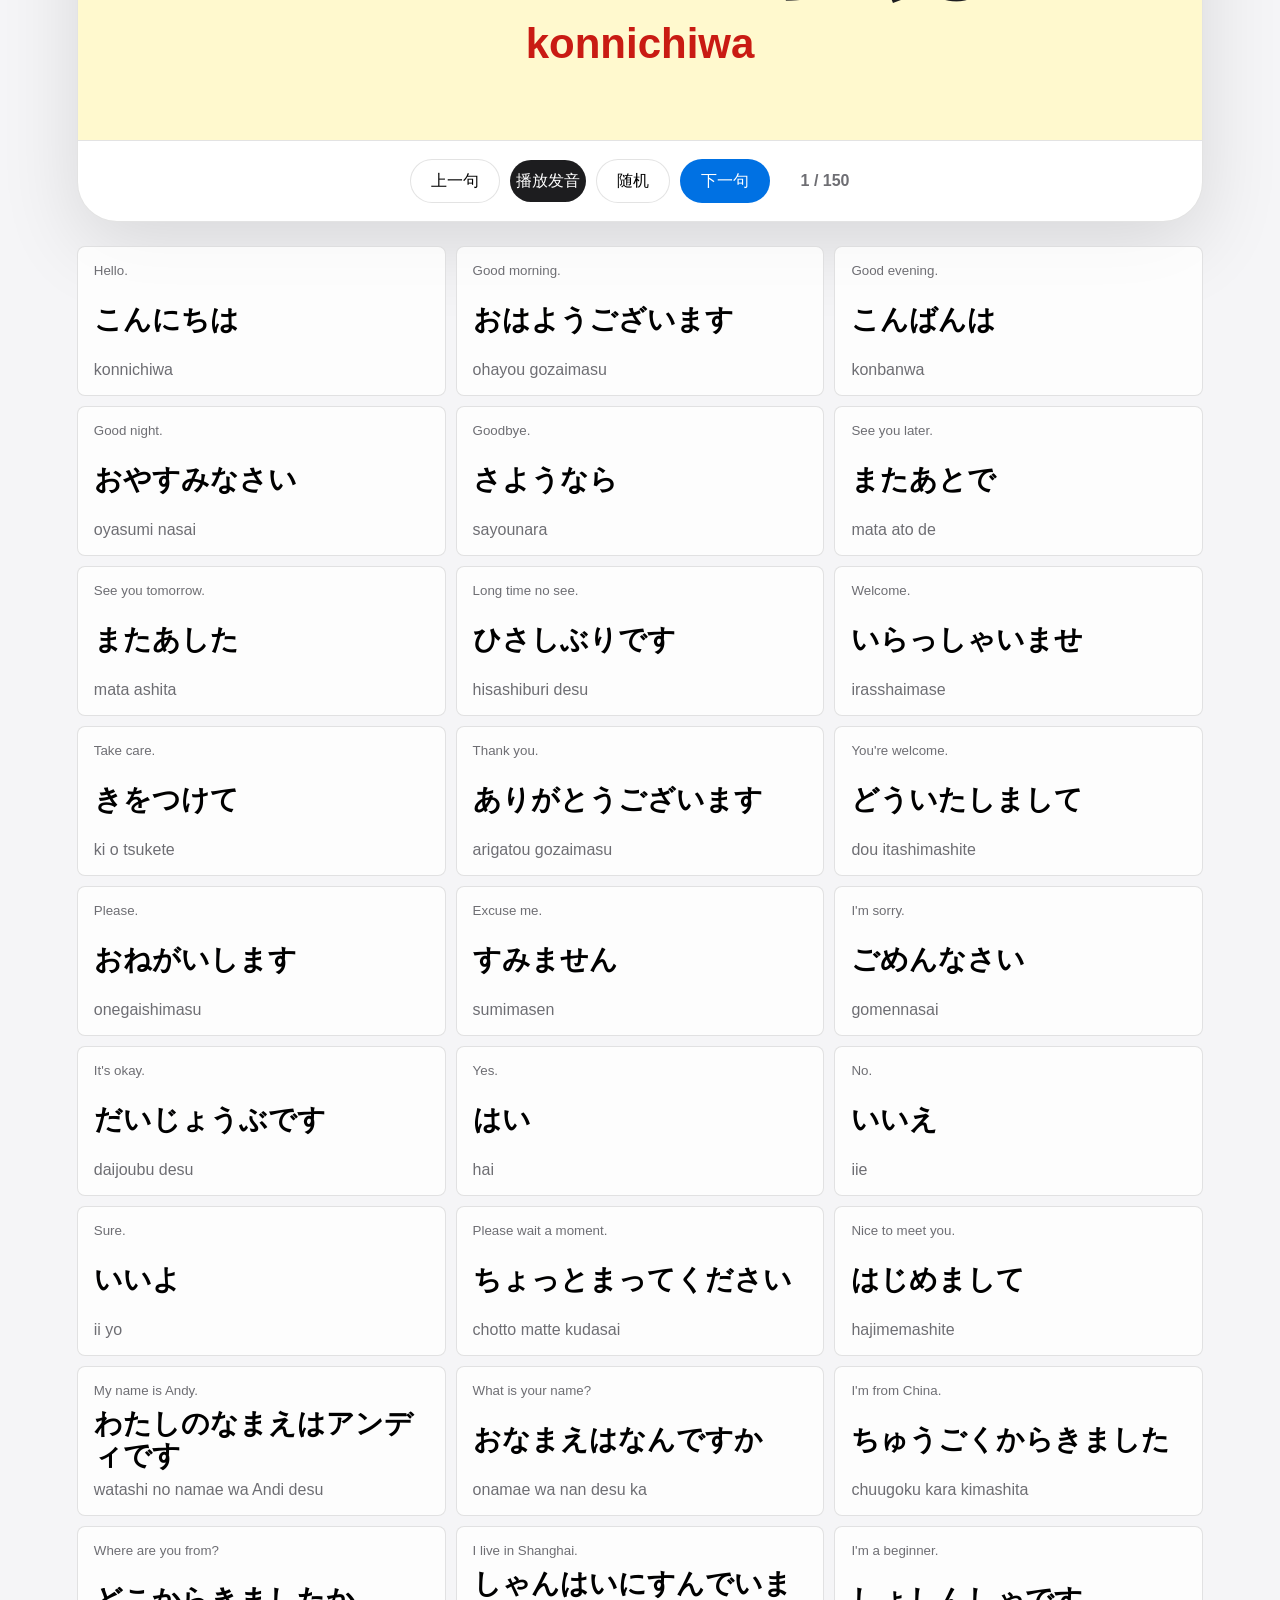
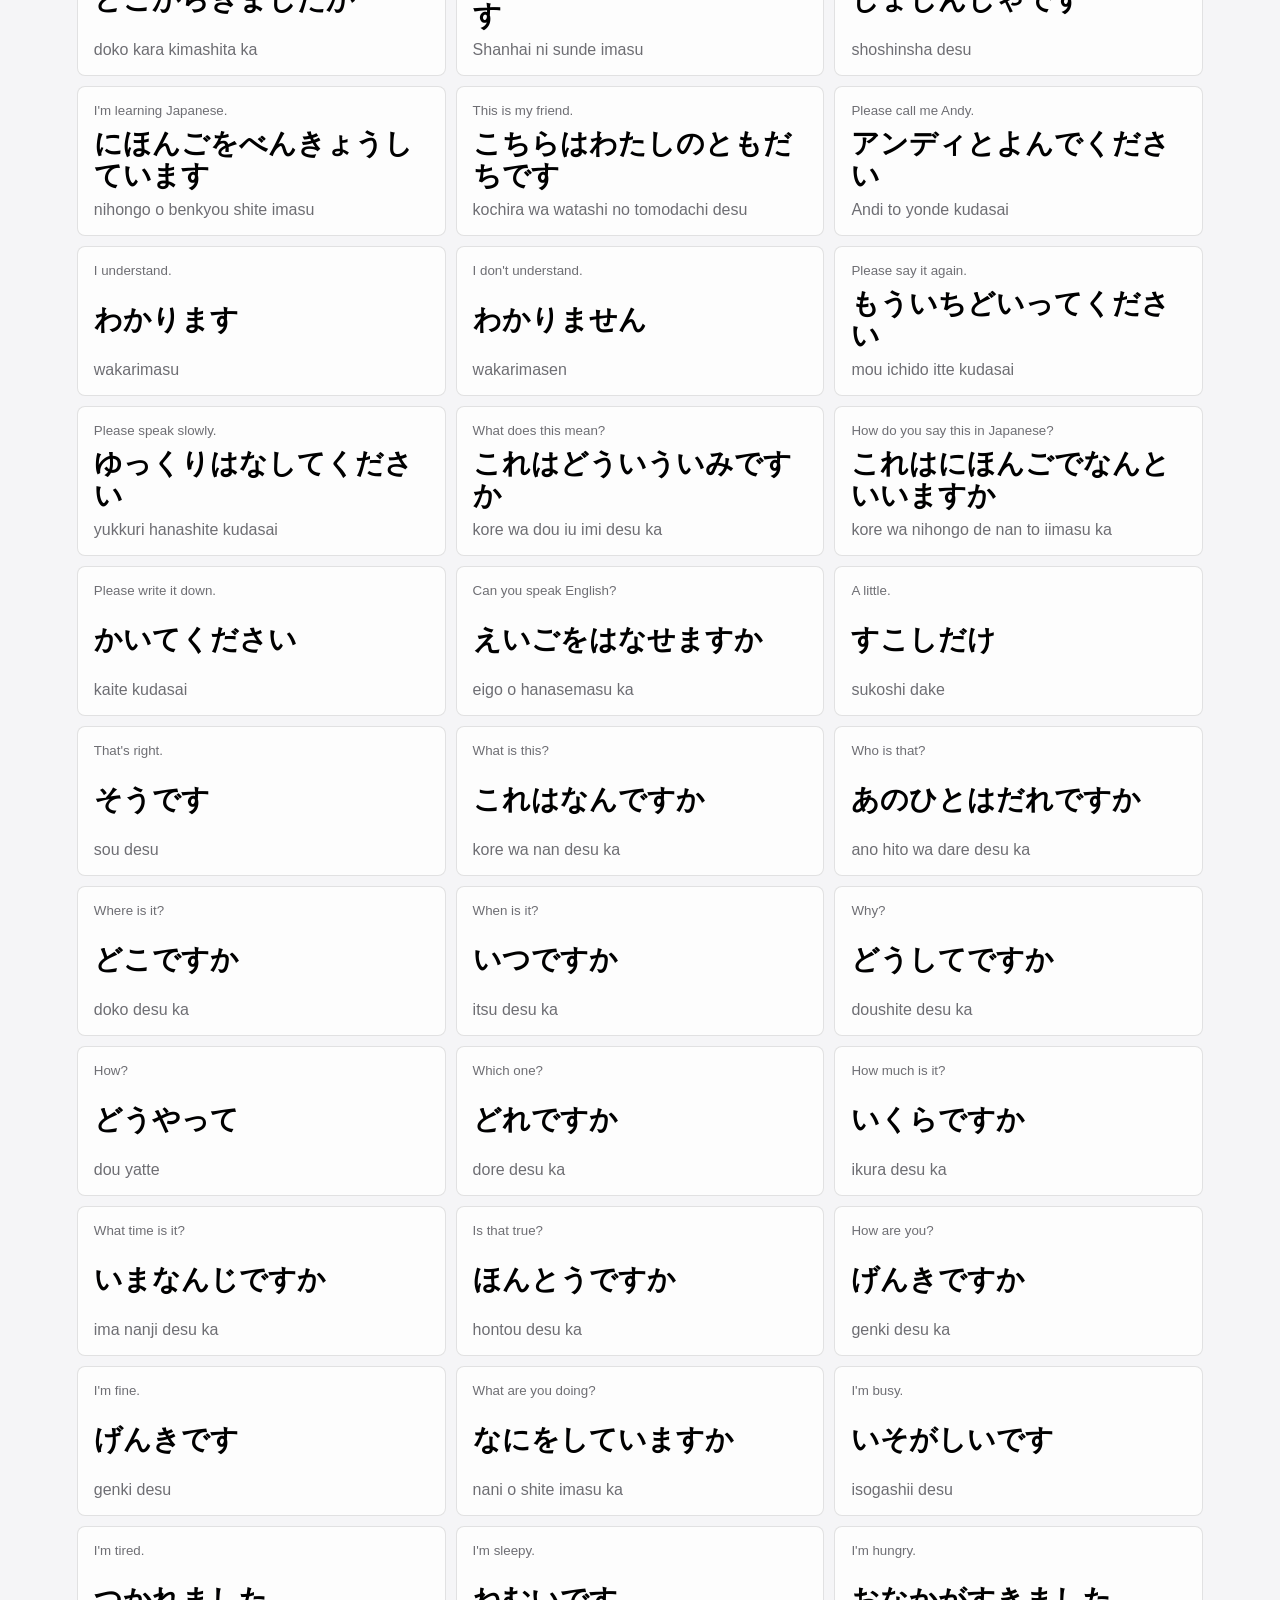
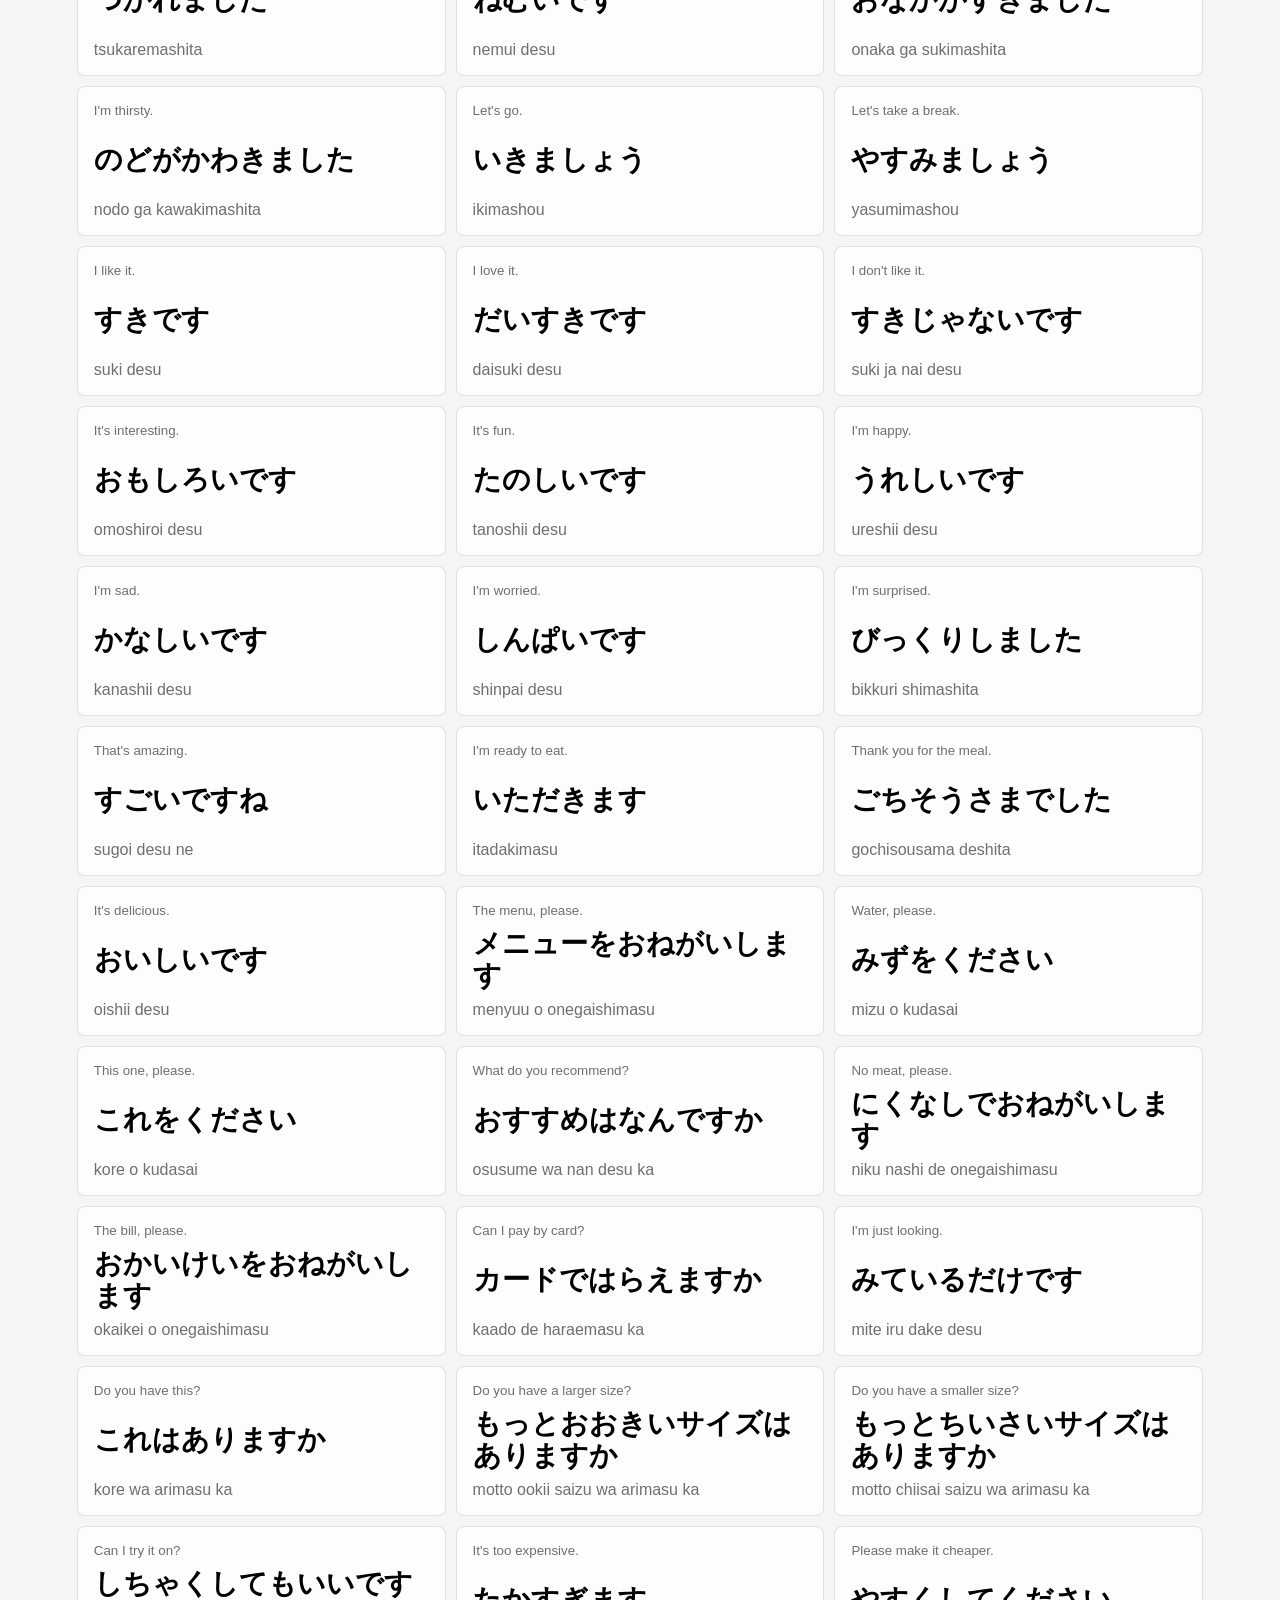
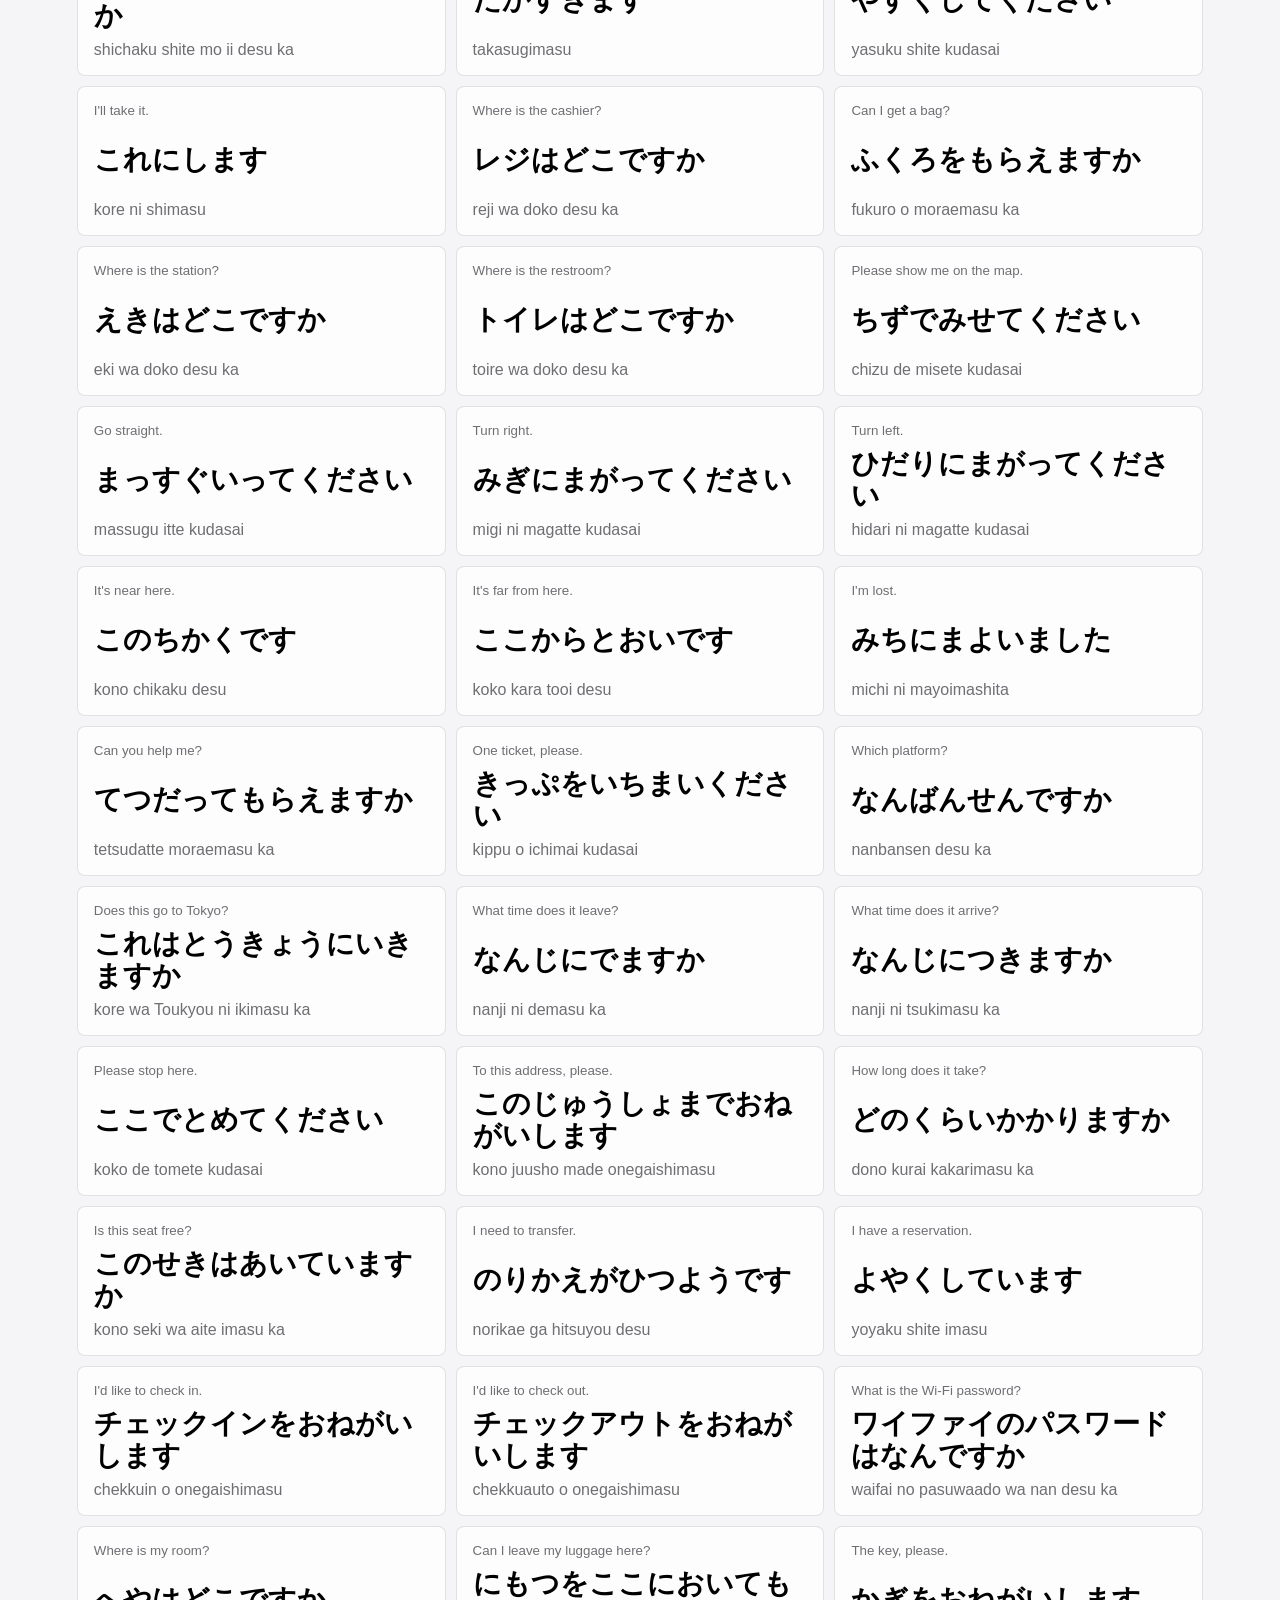
==== commit 9ab98538: "Add Tofugu study reference posters" ====
--- a/index.html
+++ b/index.html
@@ -24,7 +24,7 @@
     <link rel="canonical" href="https://xyyyang97.github.io/kana-origin-studio/" />
     <link rel="preconnect" href="https://commons.wikimedia.org" />
     <link rel="preconnect" href="https://upload.wikimedia.org" />
-    <link rel="stylesheet" href="./styles.css?v=20260604e" />
+    <link rel="stylesheet" href="./styles.css?v=20260604f" />
   </head>
   <body>
     <a class="skip-link" href="#main">跳到主要内容</a>
@@ -276,6 +276,35 @@
         <div class="contrast-grid" id="contrastGrid" aria-label="易混淆字对"></div>
       </section>
 
+      <section class="poster-section" id="posters">
+        <div class="section-head">
+          <p class="eyebrow">Visual References</p>
+          <h2>两张图，查漏和记忆各管一件事。</h2>
+          <p>完整表适合确认浊音与拗音；联想记忆图适合卡住时快速建立形状钩子。点击图片可以放大查看。</p>
+        </div>
+        <div class="poster-grid">
+          <figure class="study-poster">
+            <a href="./assets/tofugu-hiragana-chart.jpg" target="_blank" rel="noreferrer">
+              <img src="./assets/tofugu-hiragana-chart.jpg" alt="Tofugu 完整平假名、浊音与拗音表" />
+            </a>
+            <figcaption>
+              <strong>完整平假名表</strong>
+              <span>基础音、浊音、半浊音与拗音一张查完。</span>
+            </figcaption>
+          </figure>
+          <figure class="study-poster">
+            <a href="./assets/tofugu-hiragana-mnemonic-chart.jpg" target="_blank" rel="noreferrer">
+              <img src="./assets/tofugu-hiragana-mnemonic-chart.jpg" alt="Tofugu 平假名联想记忆图" />
+            </a>
+            <figcaption>
+              <strong>联想记忆图</strong>
+              <span>当字源线索不够直观时，用图像联想再加一道记忆钩子。</span>
+            </figcaption>
+          </figure>
+        </div>
+        <p class="poster-credit">图片来源：Tofugu.com，仅作为个人日语学习参考。</p>
+      </section>
+
       <section class="phrases-section" id="phrases">
         <div class="section-head">
           <p class="eyebrow">150 Basic Japanese Phrases</p>
@@ -369,8 +398,8 @@
       </p>
     </footer>
 
-    <script src="./app.js?v=20260604e"></script>
-    <script src="./academy.js?v=20260604e"></script>
-    <script src="./phrases.js?v=20260604e"></script>
+    <script src="./app.js?v=20260604f"></script>
+    <script src="./academy.js?v=20260604f"></script>
+    <script src="./phrases.js?v=20260604f"></script>
   </body>
 </html>
--- a/styles.css
+++ b/styles.css
@@ -693,6 +693,61 @@
   padding-bottom: 72px;
 }
 
+.poster-section {
+  padding-bottom: 48px;
+}
+
+.poster-grid {
+  display: grid;
+  grid-template-columns: repeat(2, minmax(0, 1fr));
+  gap: 14px;
+  padding: 0 clamp(18px, 6vw, 92px);
+}
+
+.study-poster {
+  margin: 0;
+  overflow: hidden;
+  border: 1px solid var(--line);
+  border-radius: var(--radius-xl);
+  background: white;
+  box-shadow: var(--shadow);
+}
+
+.study-poster a {
+  display: block;
+  overflow: auto;
+  background: #f7f7f7;
+}
+
+.study-poster img {
+  display: block;
+  width: 100%;
+  aspect-ratio: 1280 / 989;
+  object-fit: contain;
+  transition: transform 220ms ease;
+}
+
+.study-poster a:hover img {
+  transform: scale(1.015);
+}
+
+.study-poster figcaption {
+  display: grid;
+  gap: 5px;
+  padding: 16px 18px 20px;
+}
+
+.study-poster figcaption span,
+.poster-credit {
+  color: var(--muted);
+  line-height: 1.5;
+}
+
+.poster-credit {
+  margin: 14px clamp(18px, 6vw, 92px) 0;
+  font-size: 13px;
+}
+
 .phrase-filters {
   display: flex;
   gap: 6px;
@@ -1438,6 +1493,10 @@
     grid-template-columns: repeat(2, minmax(0, 1fr));
   }
 
+  .poster-grid {
+    grid-template-columns: 1fr;
+  }
+
   .atlas-grid {
     grid-template-columns: 1fr;
   }
@@ -1562,6 +1621,10 @@
 
   .phrase-list {
     grid-template-columns: 1fr;
+  }
+
+  .study-poster a {
+    max-height: 72vh;
   }
 
   .origin-row {
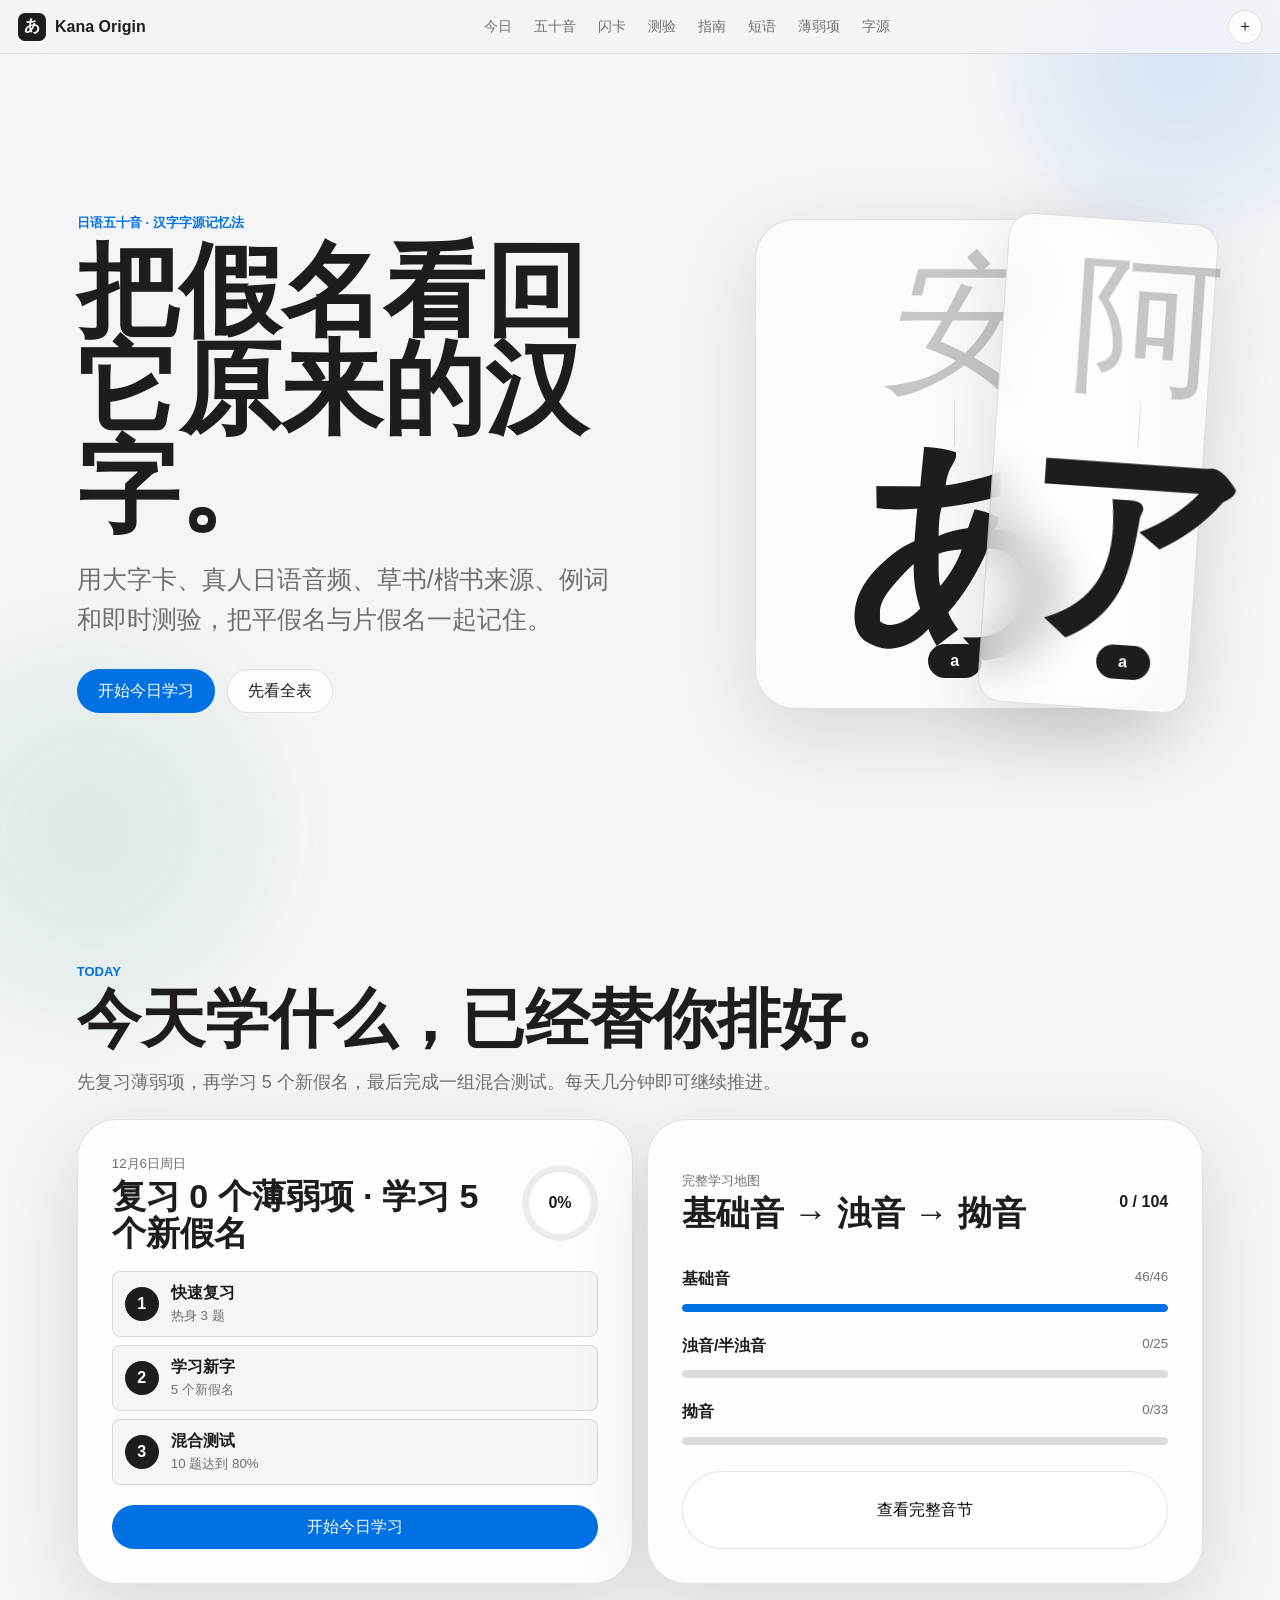
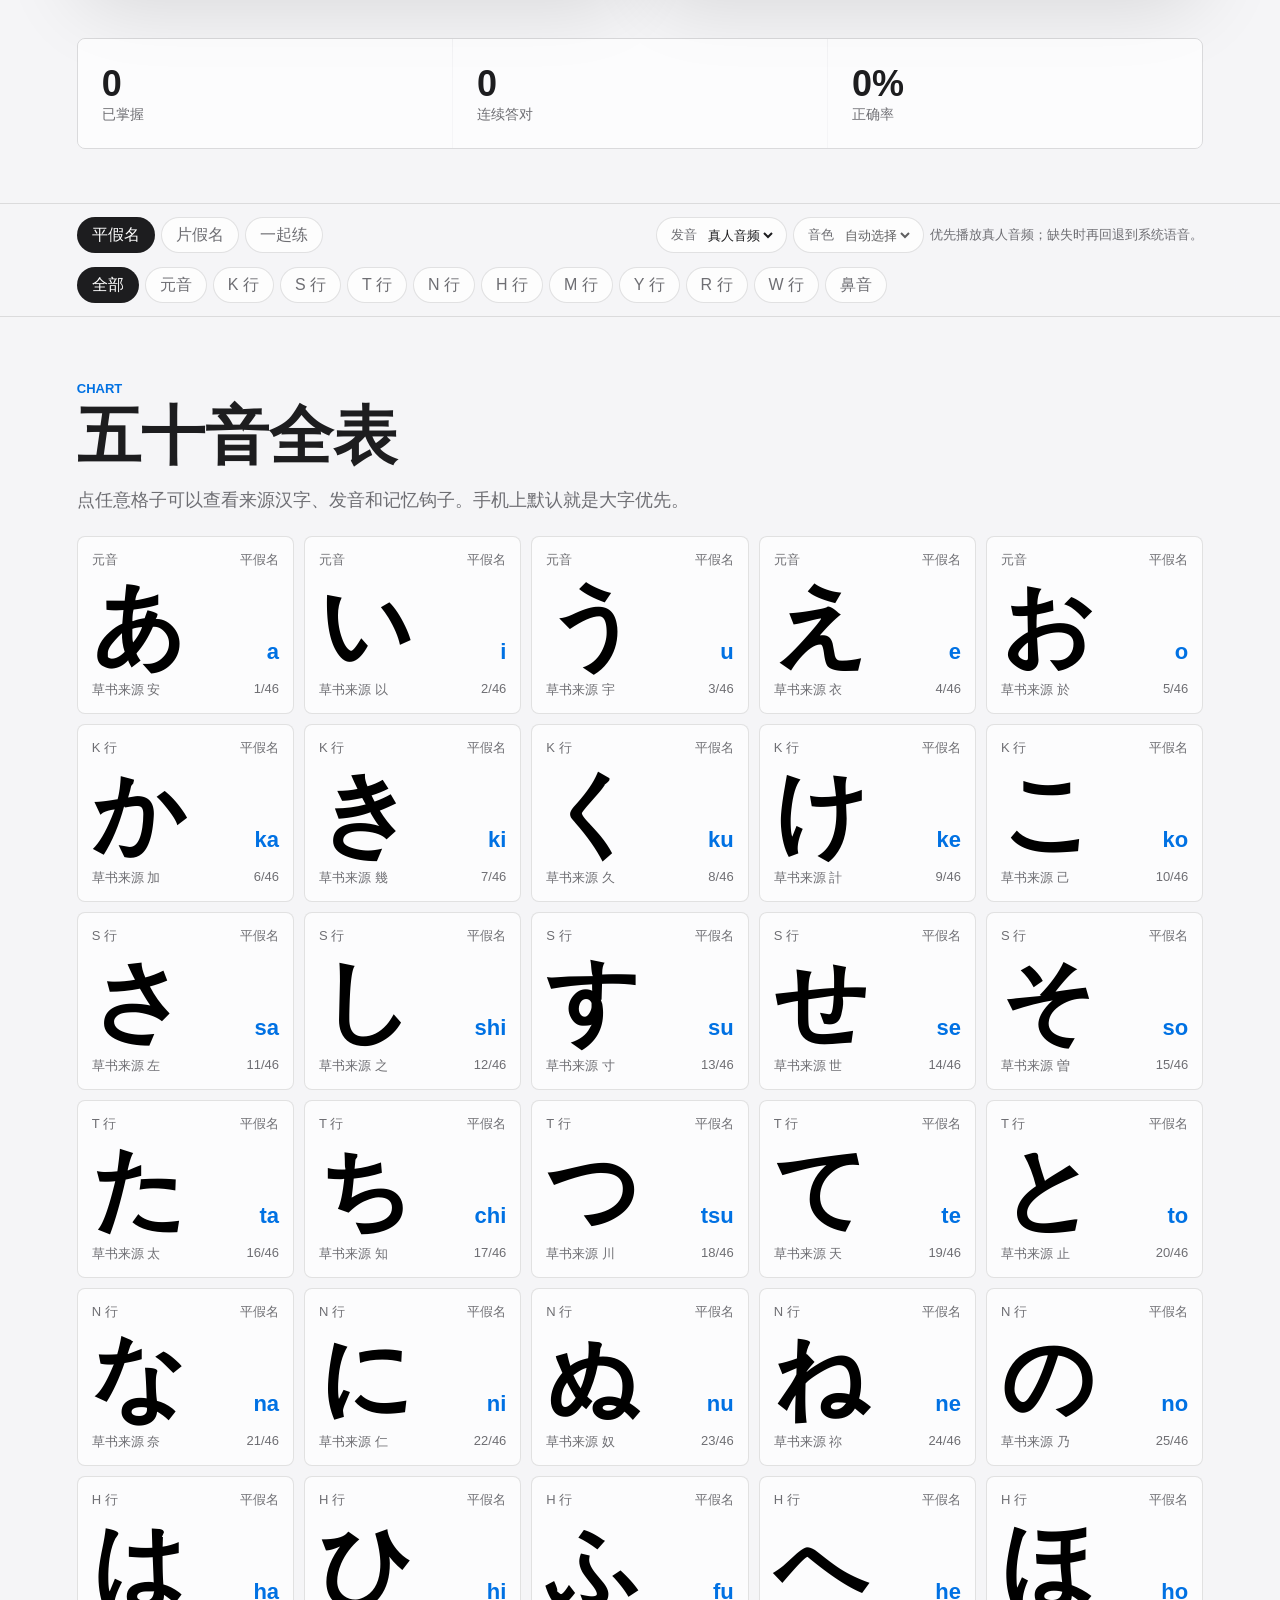
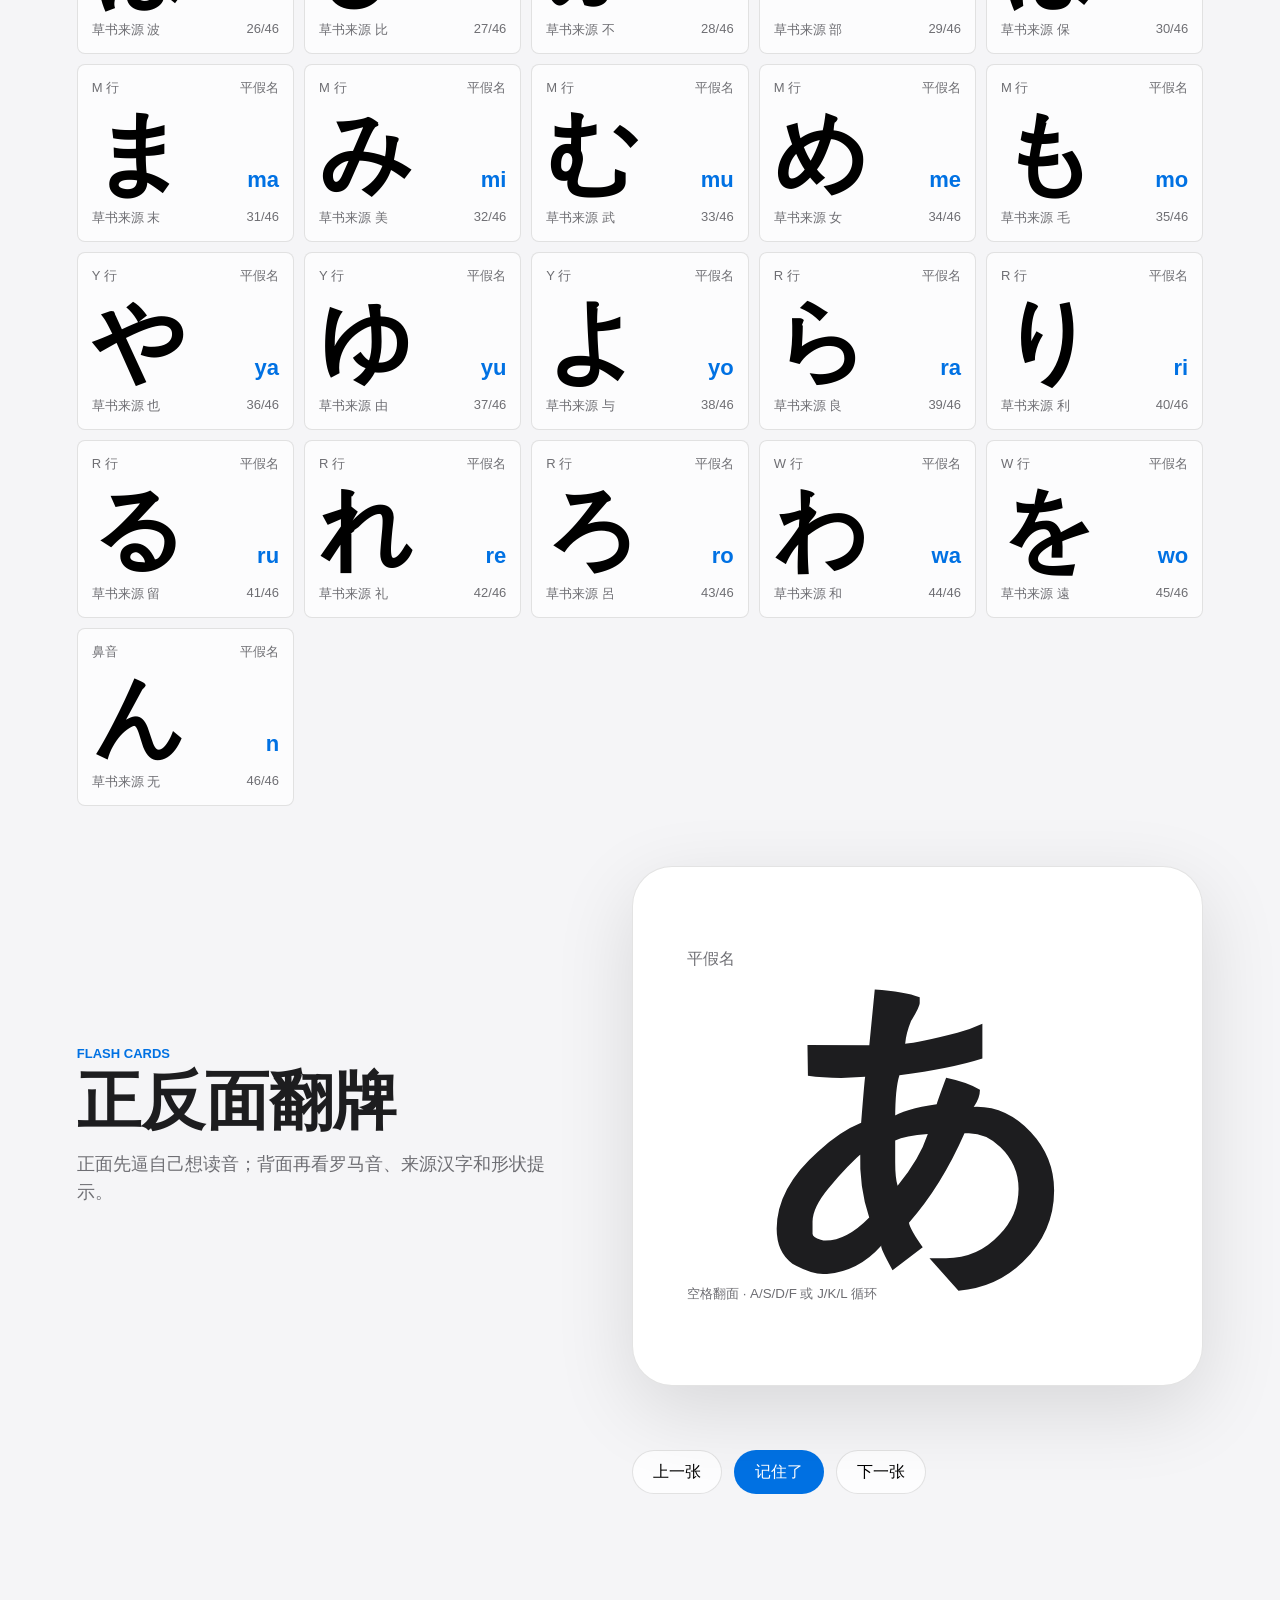
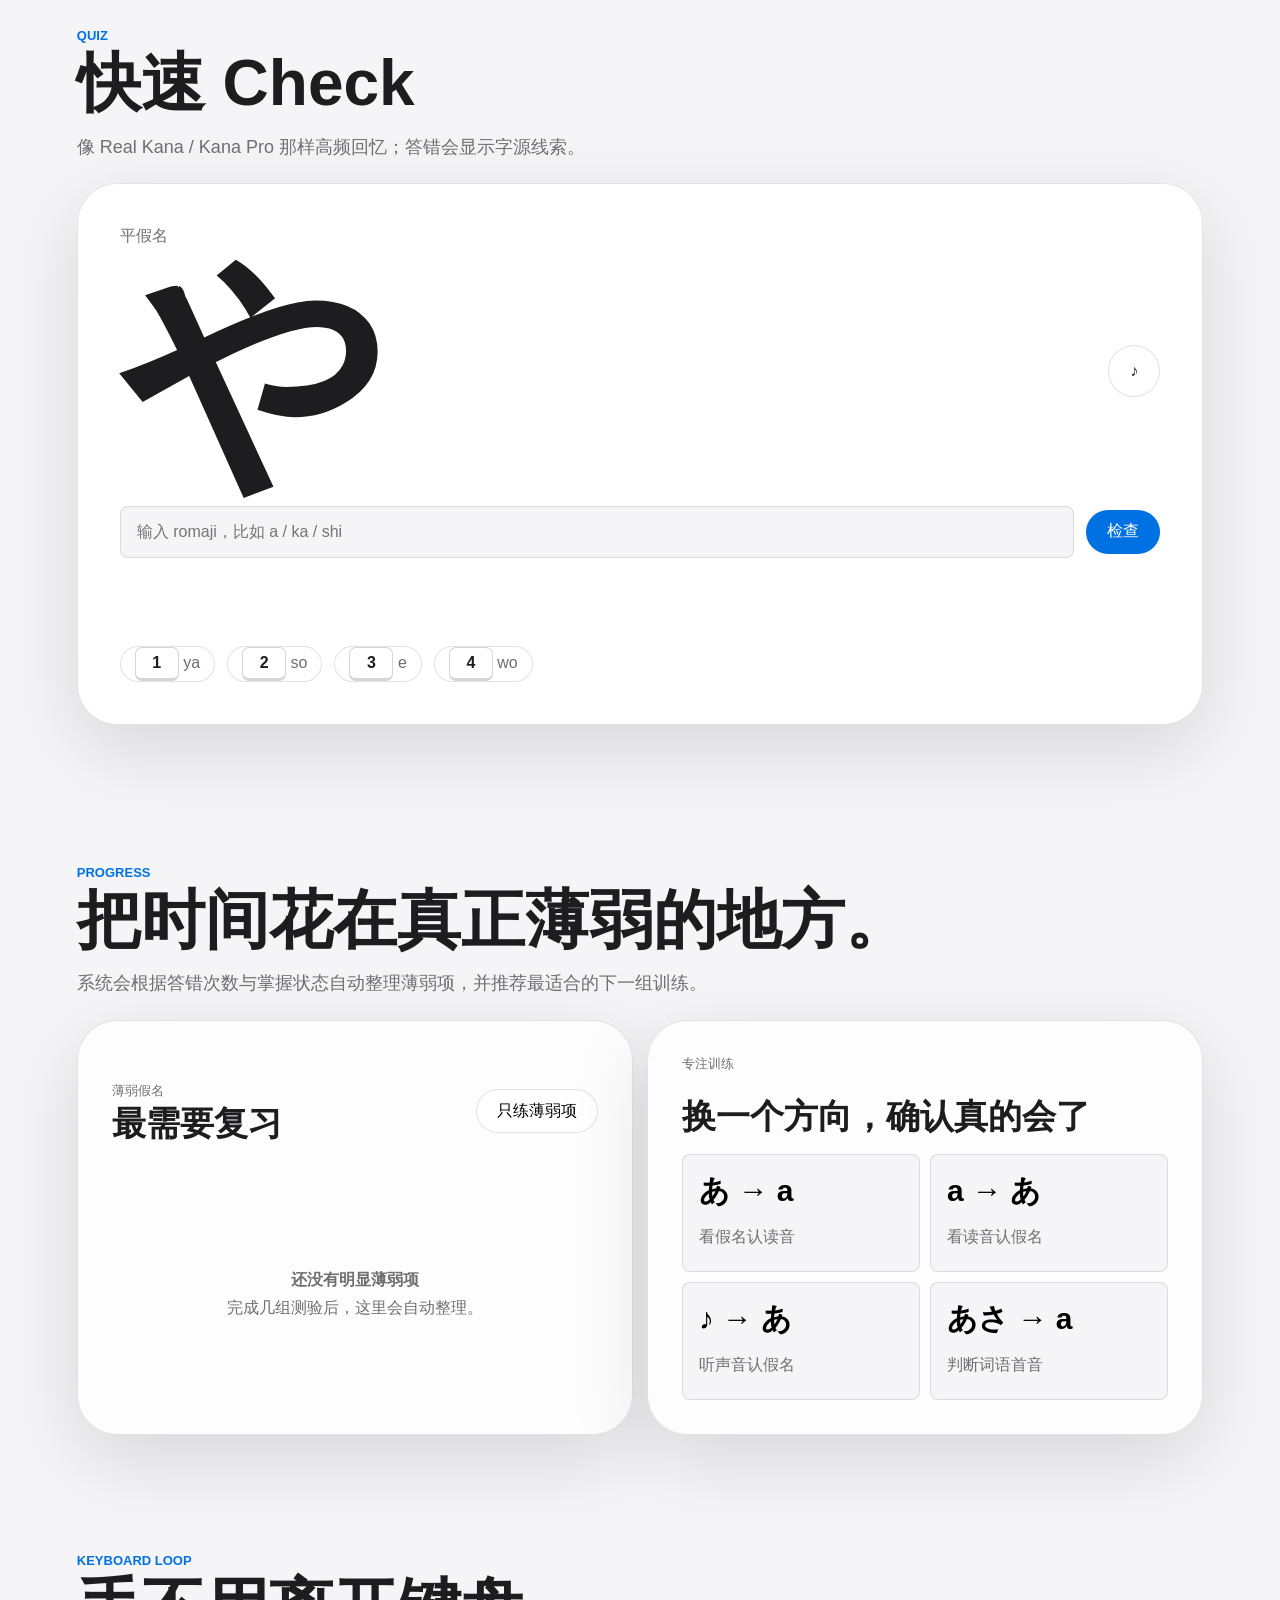
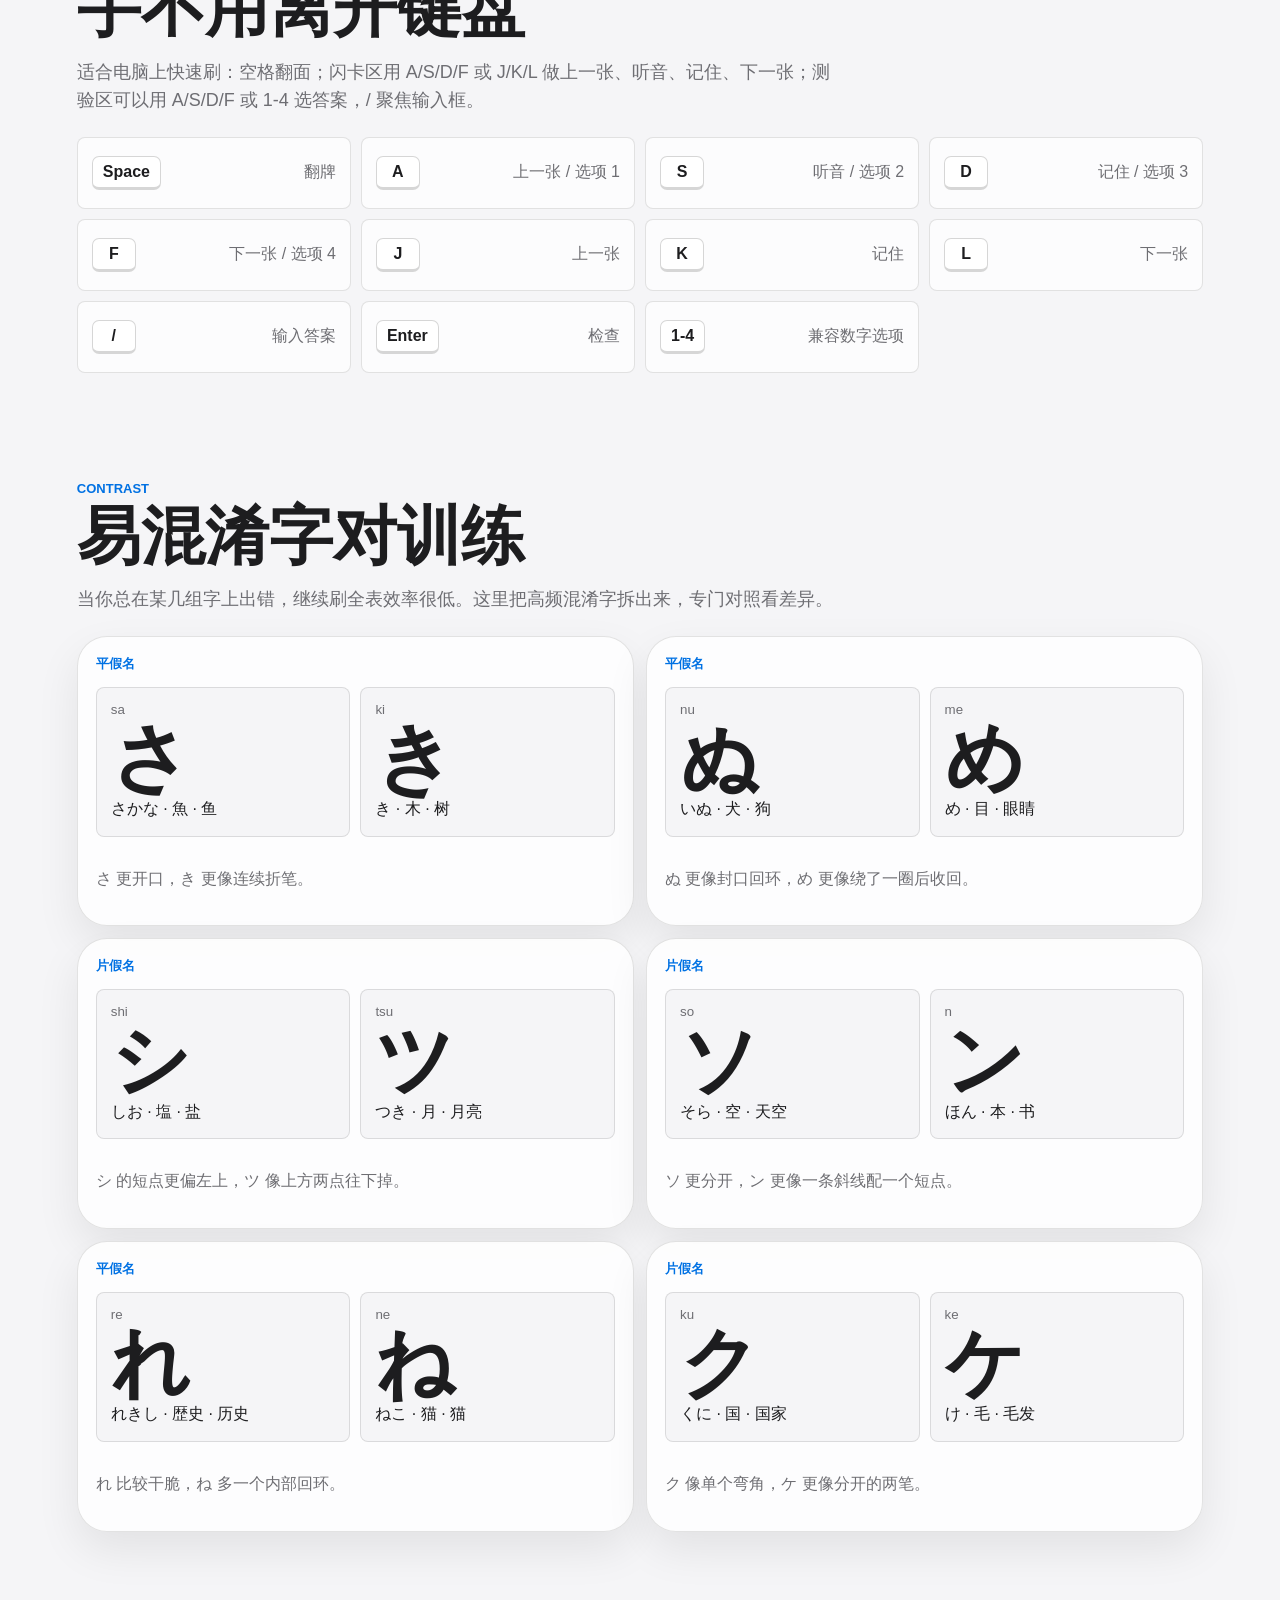
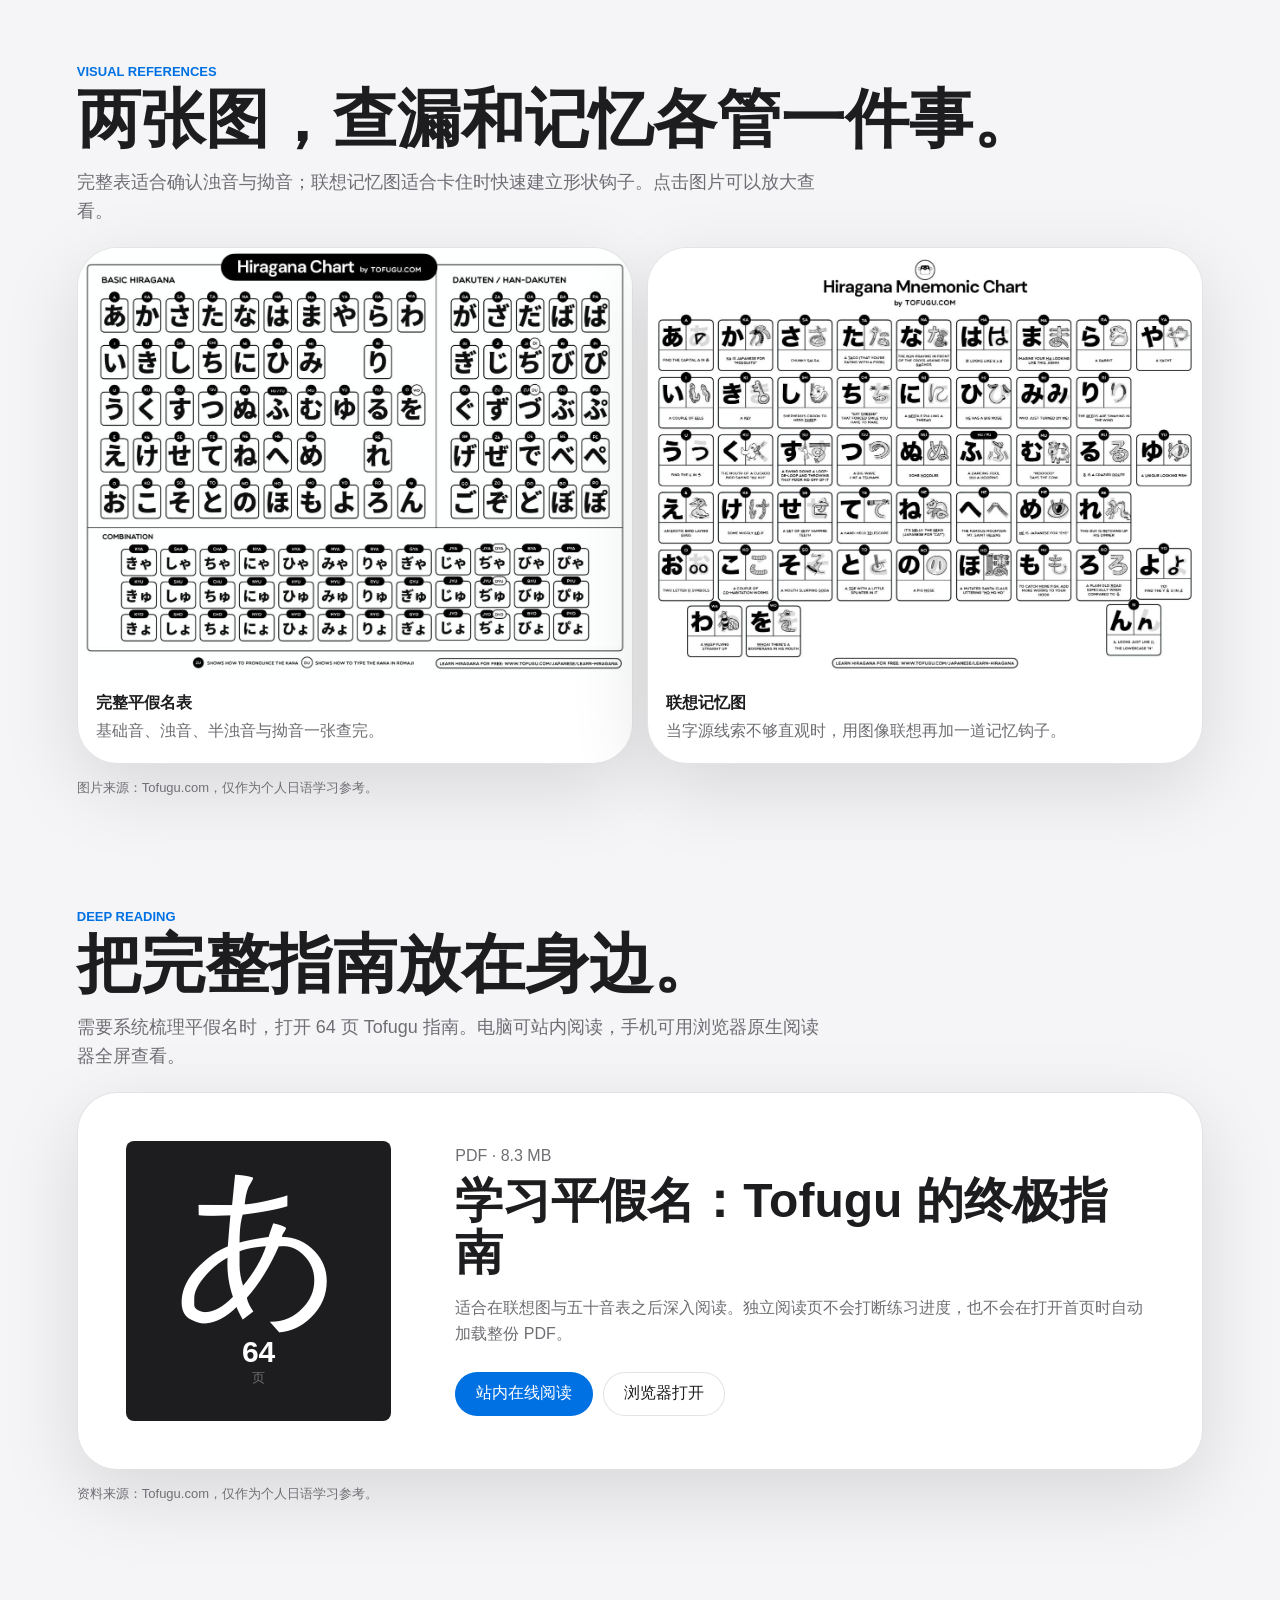
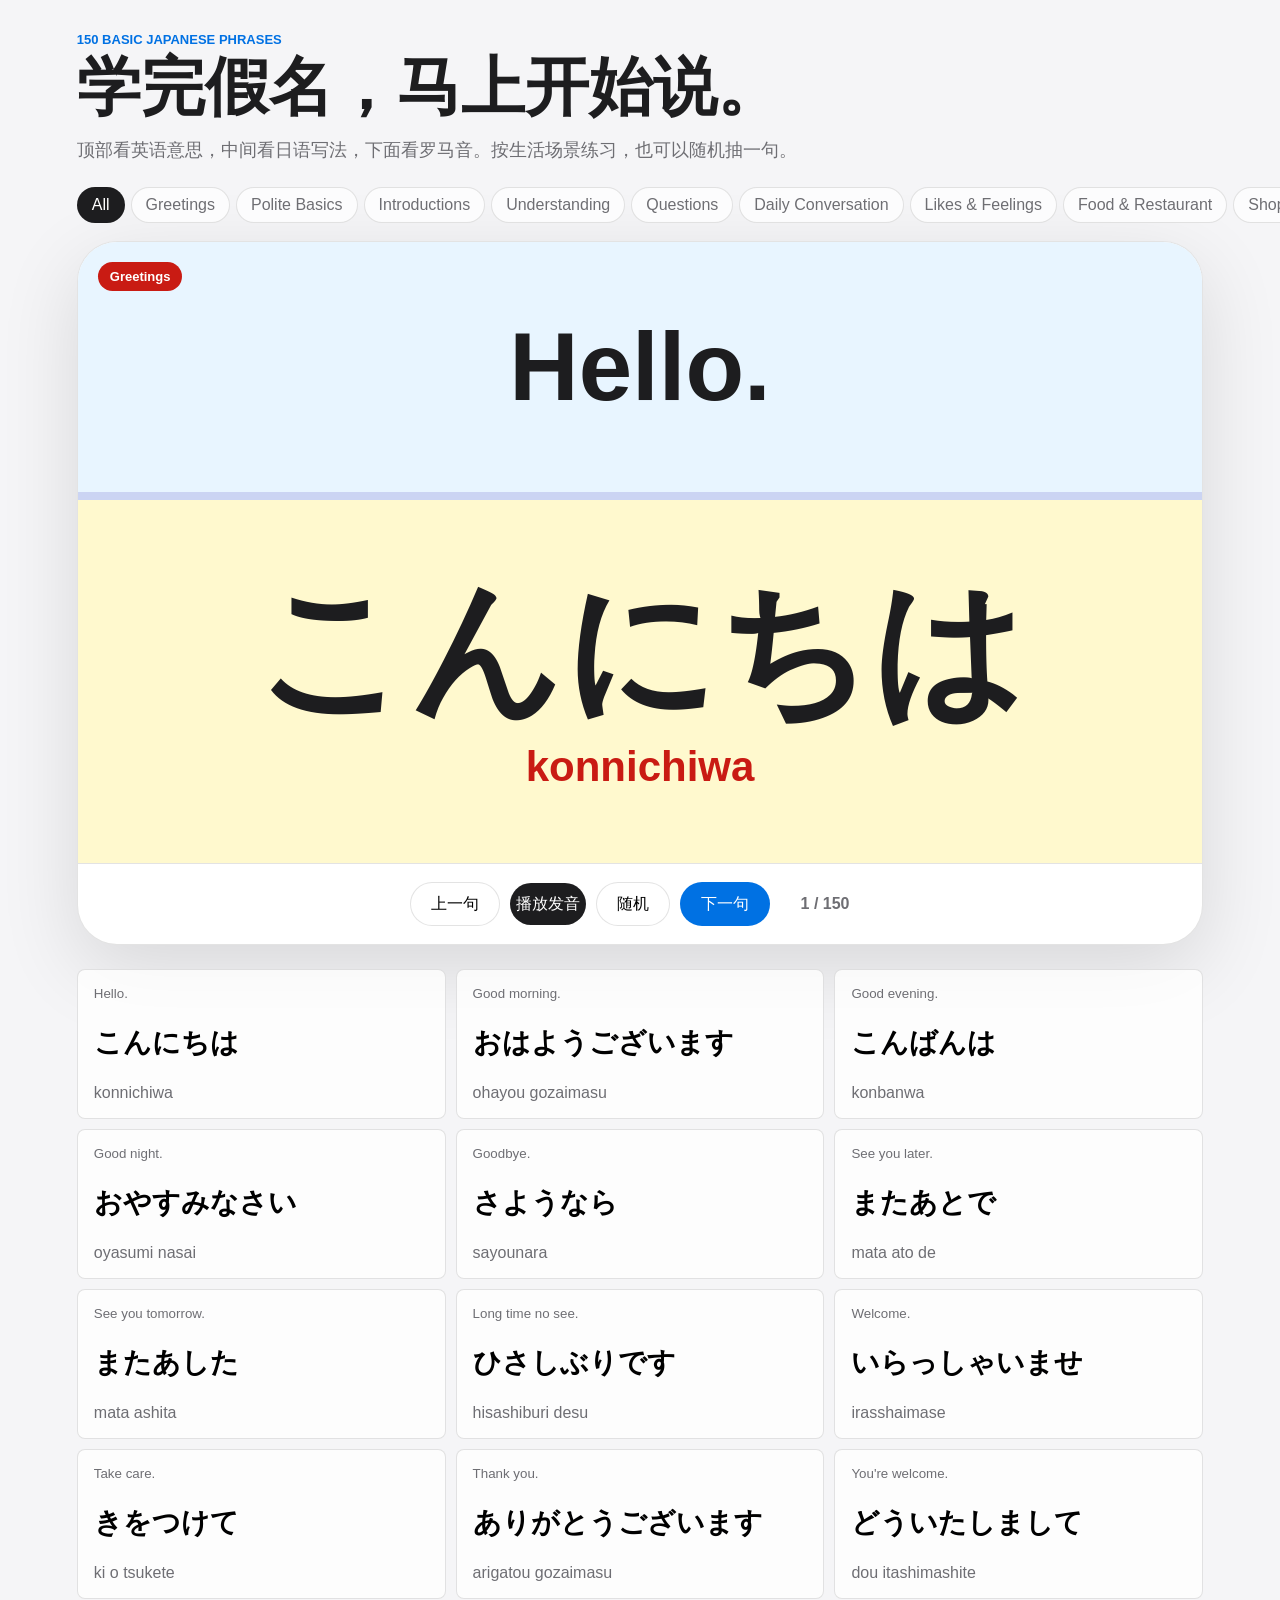
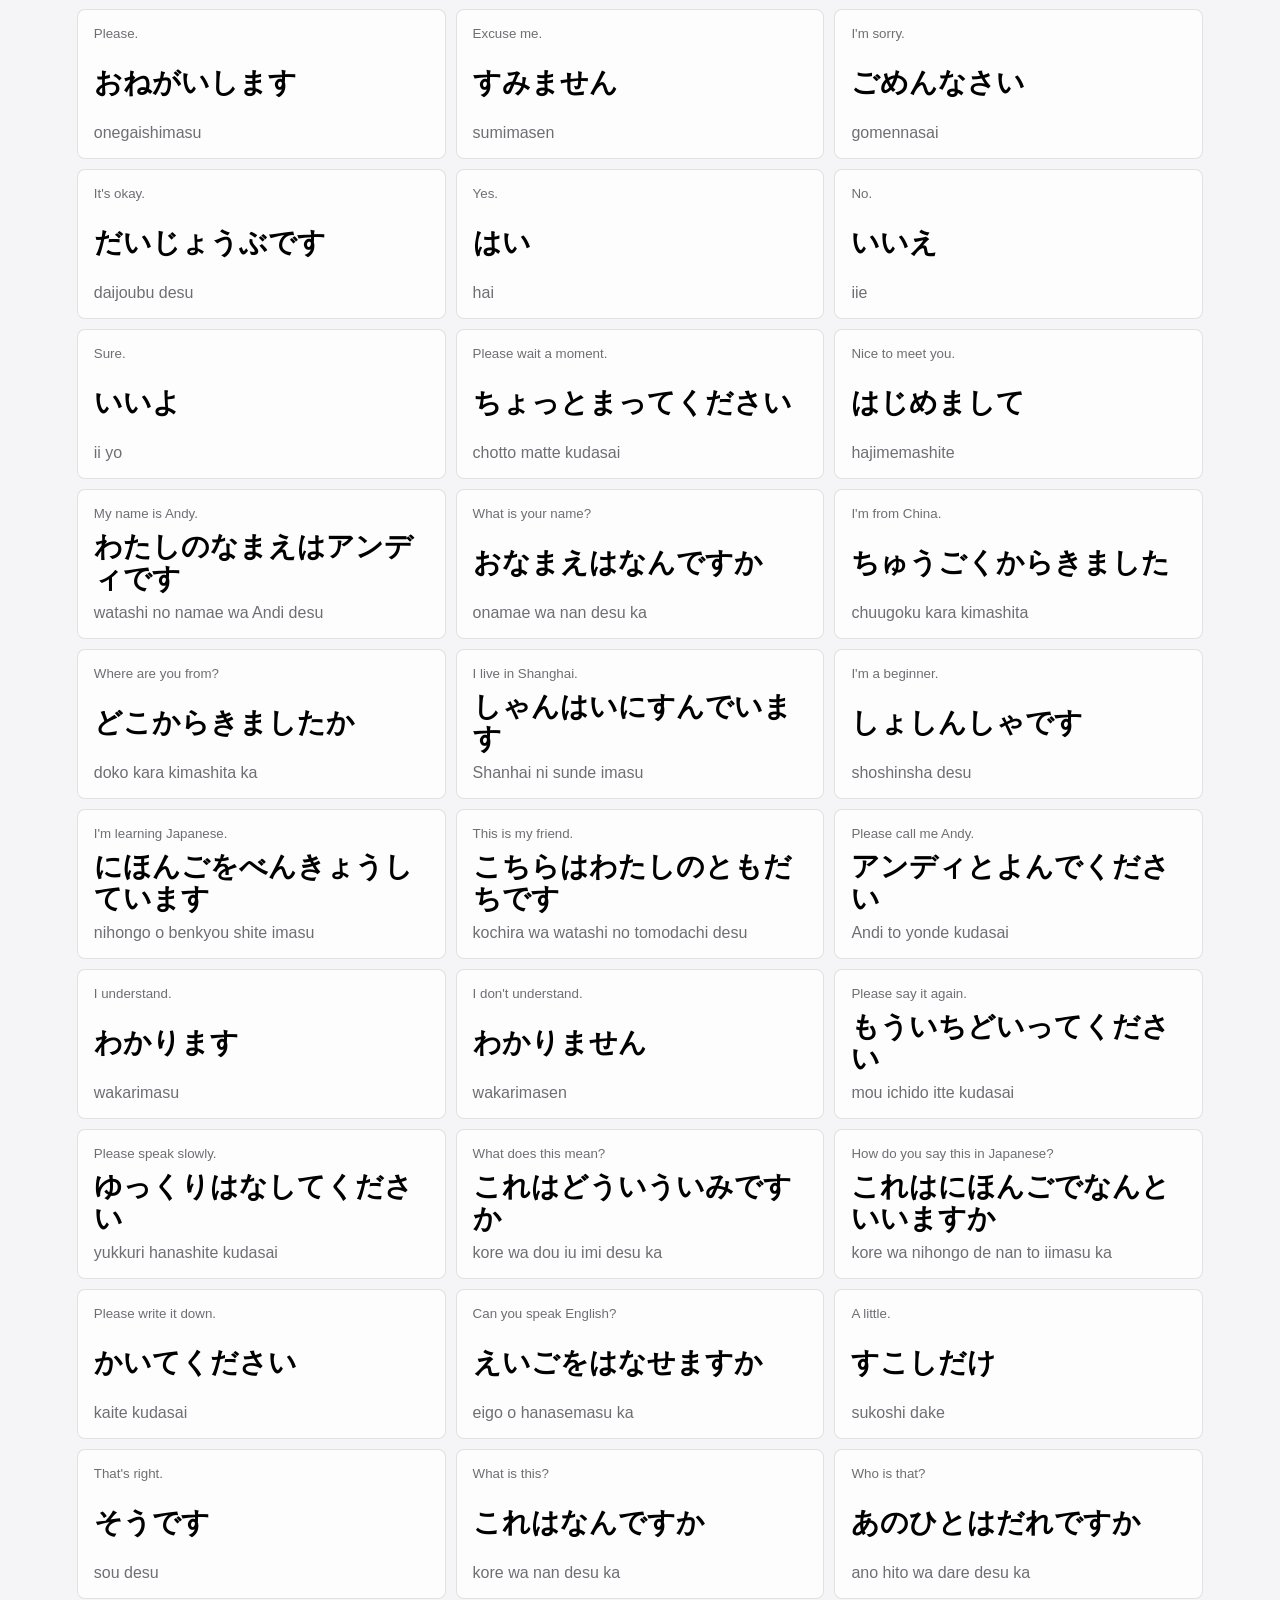
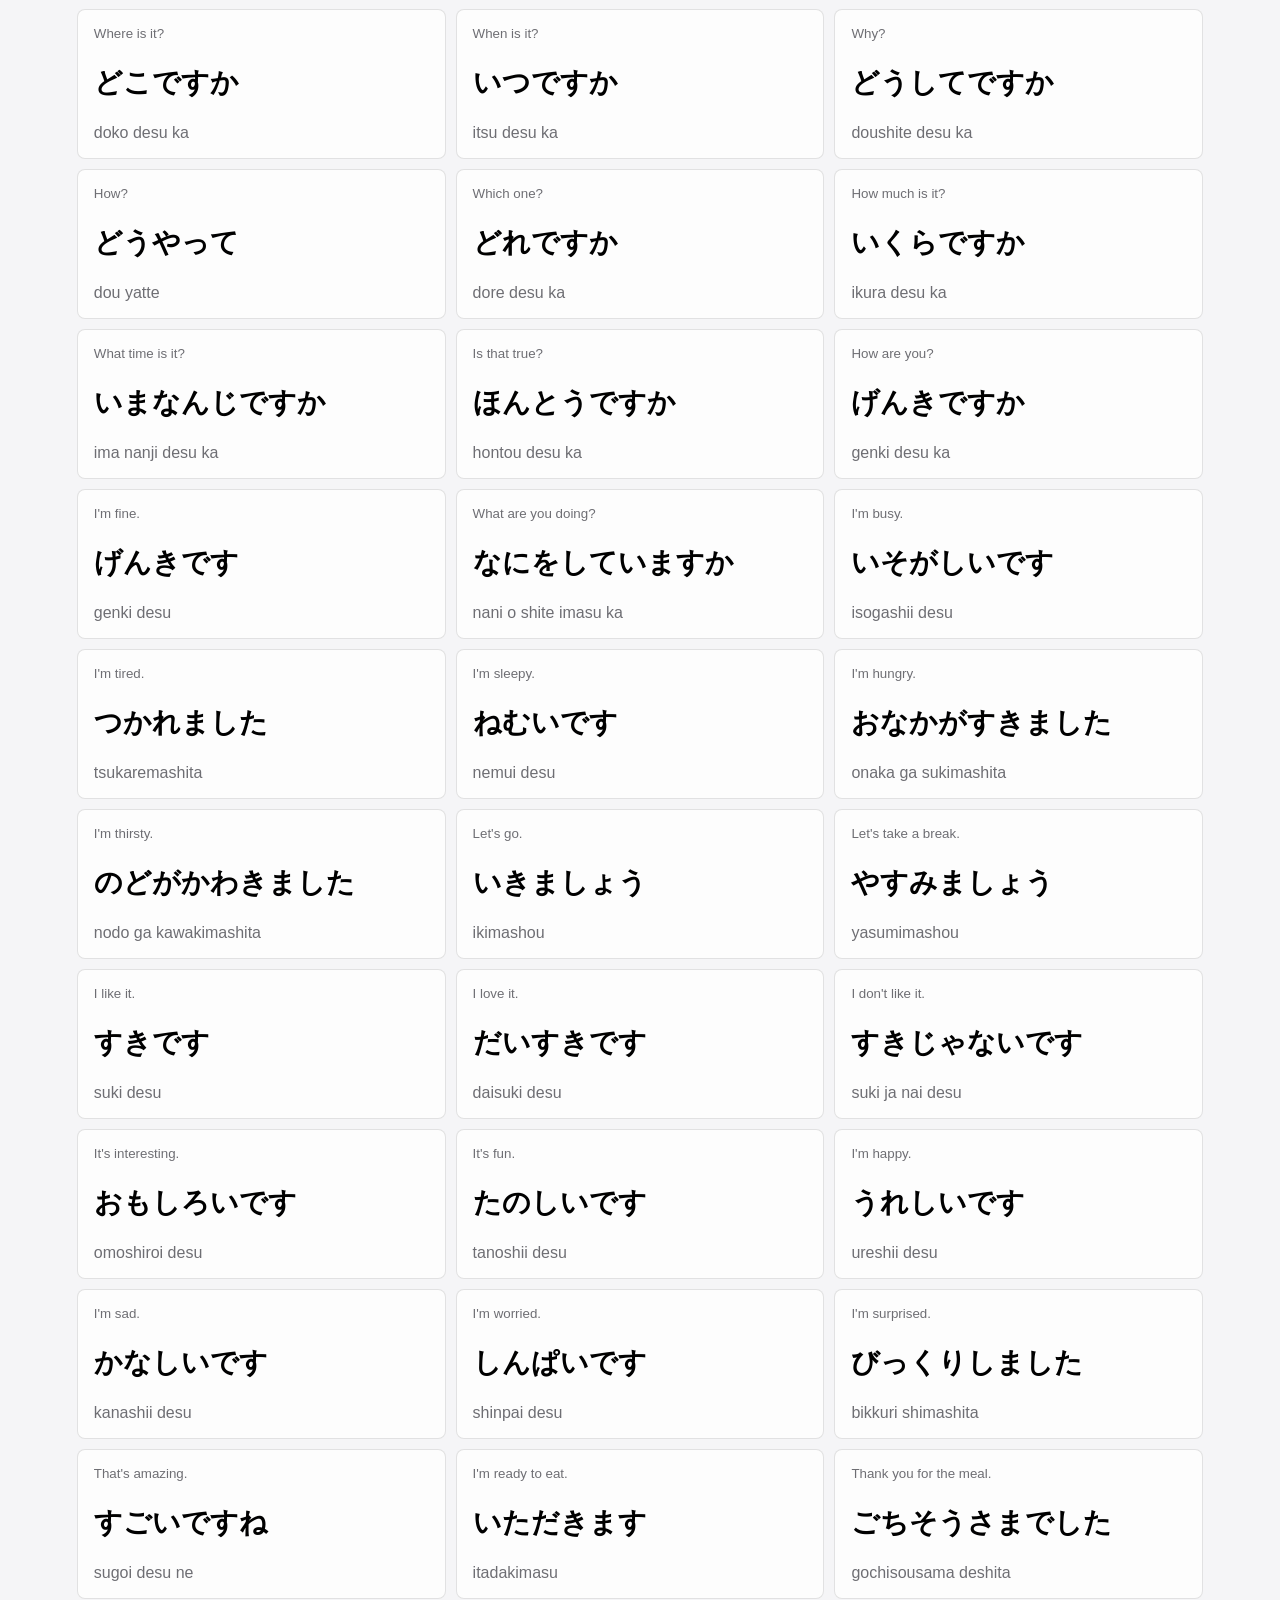
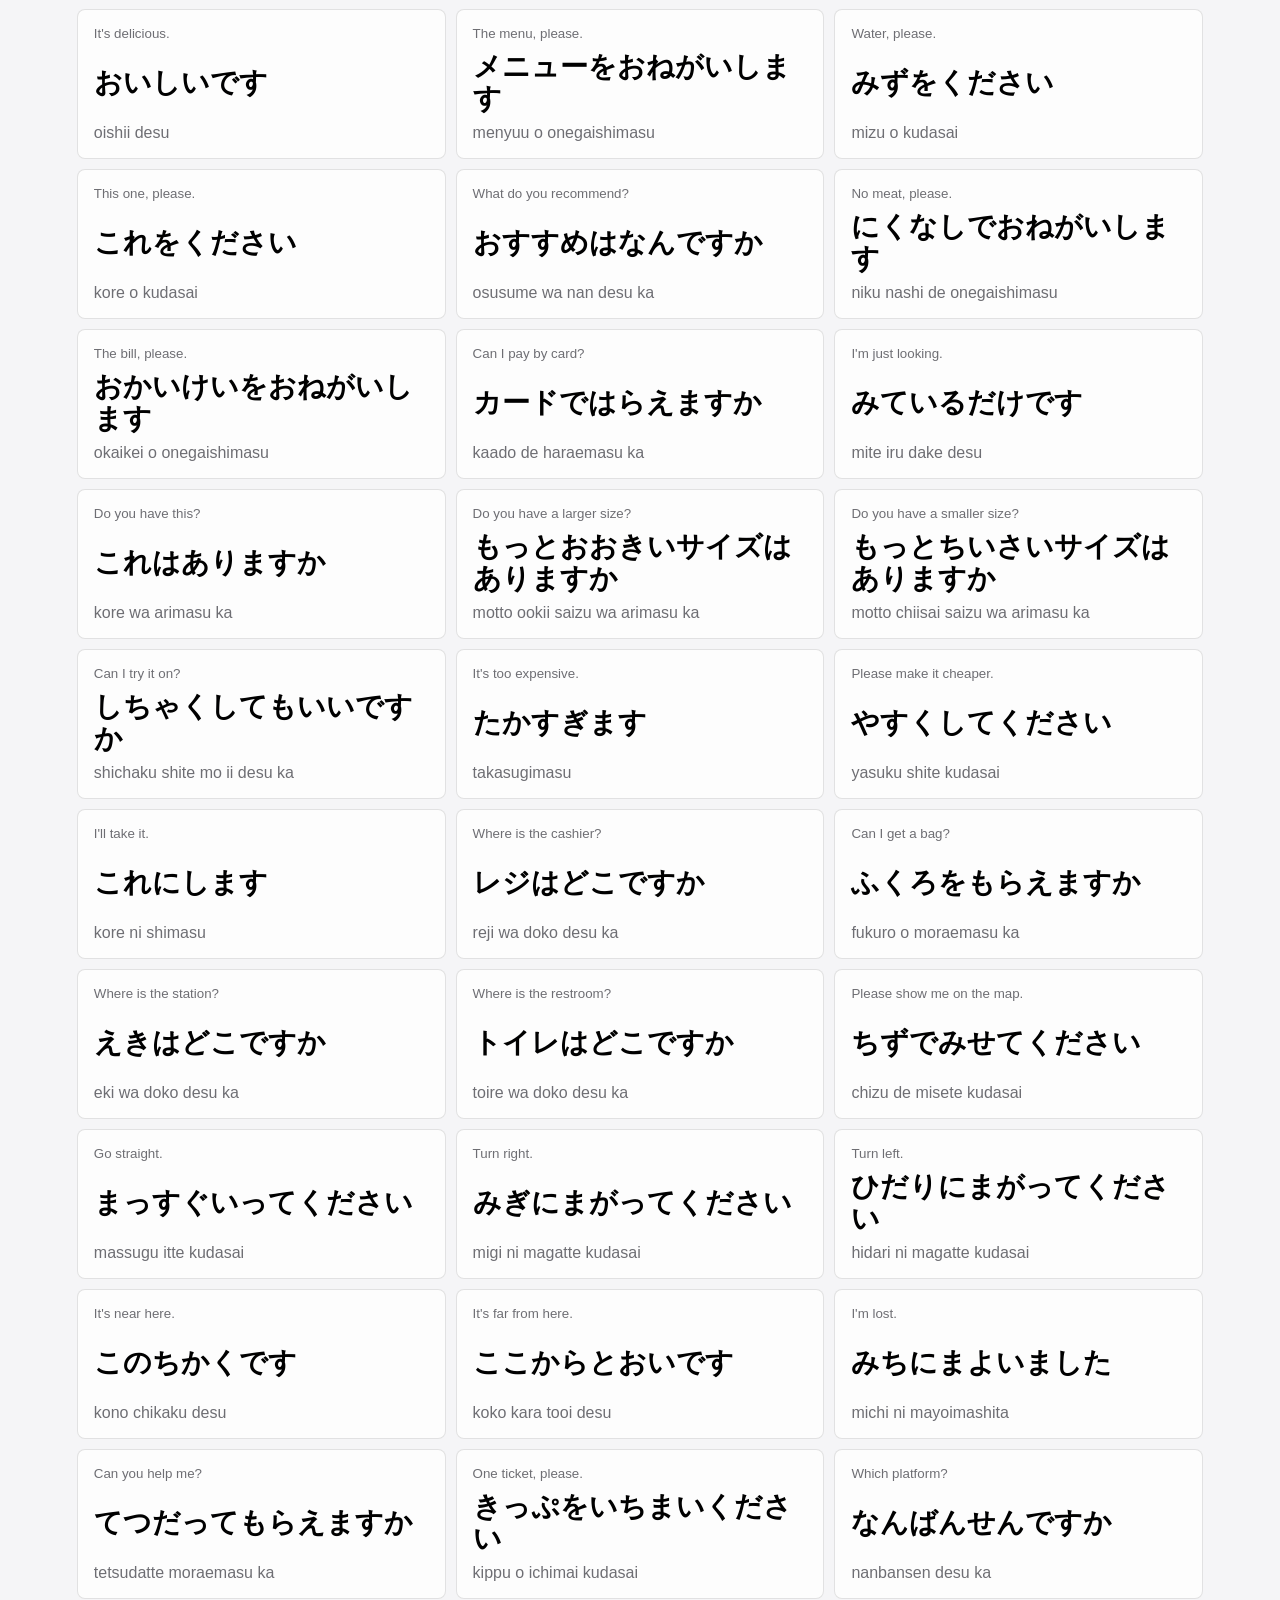
==== commit d32cd906: "Add online hiragana PDF reader" ====
--- a/index.html
+++ b/index.html
@@ -24,7 +24,7 @@
     <link rel="canonical" href="https://xyyyang97.github.io/kana-origin-studio/" />
     <link rel="preconnect" href="https://commons.wikimedia.org" />
     <link rel="preconnect" href="https://upload.wikimedia.org" />
-    <link rel="stylesheet" href="./styles.css?v=20260604f" />
+    <link rel="stylesheet" href="./styles.css?v=20260604g" />
   </head>
   <body>
     <a class="skip-link" href="#main">跳到主要内容</a>
@@ -38,6 +38,7 @@
         <a href="#chart">五十音</a>
         <a href="#study">闪卡</a>
         <a href="#quiz">测验</a>
+        <a href="#guide">指南</a>
         <a href="#phrases">短语</a>
         <a href="#progress">薄弱项</a>
         <a href="#sources">字源</a>
@@ -305,6 +306,31 @@
         <p class="poster-credit">图片来源：Tofugu.com，仅作为个人日语学习参考。</p>
       </section>
 
+      <section class="guide-section" id="guide">
+        <div class="section-head">
+          <p class="eyebrow">Deep Reading</p>
+          <h2>把完整指南放在身边。</h2>
+          <p>需要系统梳理平假名时，打开 64 页 Tofugu 指南。电脑可站内阅读，手机可用浏览器原生阅读器全屏查看。</p>
+        </div>
+        <article class="guide-card">
+          <div class="guide-preview" aria-hidden="true">
+            <span>あ</span>
+            <strong>64</strong>
+            <small>页</small>
+          </div>
+          <div class="guide-copy">
+            <span class="guide-label">PDF · 8.3 MB</span>
+            <h3>学习平假名：Tofugu 的终极指南</h3>
+            <p>适合在联想图与五十音表之后深入阅读。独立阅读页不会打断练习进度，也不会在打开首页时自动加载整份 PDF。</p>
+            <div class="guide-actions">
+              <a class="primary-action" href="./guide.html">站内在线阅读</a>
+              <a class="secondary-action" href="./assets/tofugu-ultimate-hiragana-guide.pdf" target="_blank" rel="noreferrer">浏览器打开</a>
+            </div>
+          </div>
+        </article>
+        <p class="poster-credit">资料来源：Tofugu.com，仅作为个人日语学习参考。</p>
+      </section>
+
       <section class="phrases-section" id="phrases">
         <div class="section-head">
           <p class="eyebrow">150 Basic Japanese Phrases</p>
@@ -398,8 +424,8 @@
       </p>
     </footer>
 
-    <script src="./app.js?v=20260604f"></script>
-    <script src="./academy.js?v=20260604f"></script>
-    <script src="./phrases.js?v=20260604f"></script>
+    <script src="./app.js?v=20260604g"></script>
+    <script src="./academy.js?v=20260604g"></script>
+    <script src="./phrases.js?v=20260604g"></script>
   </body>
 </html>
--- a/styles.css
+++ b/styles.css
@@ -748,6 +748,132 @@
   font-size: 13px;
 }
 
+.guide-section {
+  padding-bottom: 64px;
+}
+
+.guide-card {
+  display: grid;
+  grid-template-columns: minmax(220px, 0.38fr) minmax(0, 1fr);
+  gap: clamp(24px, 5vw, 70px);
+  align-items: center;
+  margin: 0 clamp(18px, 6vw, 92px);
+  padding: clamp(22px, 4vw, 48px);
+  border: 1px solid var(--line);
+  border-radius: var(--radius-xl);
+  background: white;
+  box-shadow: var(--shadow);
+}
+
+.guide-preview {
+  min-height: 280px;
+  display: grid;
+  place-content: center;
+  justify-items: center;
+  border-radius: var(--radius);
+  background: #1d1d1f;
+  color: white;
+}
+
+.guide-preview span {
+  font-size: clamp(90px, 14vw, 170px);
+  line-height: 0.8;
+}
+
+.guide-preview strong {
+  margin-top: 24px;
+  font-size: 30px;
+}
+
+.guide-preview small,
+.guide-label,
+.guide-copy p,
+.reader-title p {
+  color: var(--muted);
+}
+
+.guide-copy h3 {
+  max-width: 720px;
+  margin: 10px 0 14px;
+  font-size: clamp(28px, 4vw, 48px);
+  line-height: 1.08;
+}
+
+.guide-copy p {
+  max-width: 700px;
+  line-height: 1.65;
+}
+
+.guide-actions,
+.reader-actions {
+  display: flex;
+  flex-wrap: wrap;
+  gap: 10px;
+  align-items: center;
+  margin-top: 24px;
+}
+
+.reader-page {
+  height: 100dvh;
+  overflow: hidden;
+}
+
+.reader-bar {
+  min-height: 66px;
+  display: flex;
+  justify-content: space-between;
+  align-items: center;
+  gap: 18px;
+  padding: 10px clamp(14px, 3vw, 38px);
+  border-bottom: 1px solid var(--line);
+  background: rgba(245, 245, 247, 0.92);
+}
+
+.reader-actions {
+  margin: 0;
+}
+
+.reader-main {
+  height: calc(100dvh - 66px);
+  display: grid;
+  grid-template-rows: auto minmax(0, 1fr);
+  padding: 18px clamp(14px, 3vw, 38px) 24px;
+}
+
+.reader-title {
+  display: flex;
+  justify-content: space-between;
+  align-items: end;
+  gap: 24px;
+  padding-bottom: 14px;
+}
+
+.reader-title h1 {
+  margin: 4px 0 0;
+  font-size: clamp(22px, 3vw, 36px);
+}
+
+.reader-title p {
+  margin: 0;
+}
+
+.pdf-reader {
+  width: 100%;
+  height: 100%;
+  min-height: 0;
+  border: 1px solid var(--line);
+  border-radius: var(--radius);
+  background: white;
+}
+
+.pdf-fallback {
+  height: 100%;
+  display: grid;
+  place-content: center;
+  justify-items: center;
+  gap: 18px;
+}
+
 .phrase-filters {
   display: flex;
   gap: 6px;
@@ -1497,6 +1623,10 @@
     grid-template-columns: 1fr;
   }
 
+  .guide-card {
+    grid-template-columns: 1fr;
+  }
+
   .atlas-grid {
     grid-template-columns: 1fr;
   }
@@ -1625,6 +1755,42 @@
 
   .study-poster a {
     max-height: 72vh;
+  }
+
+  .guide-preview {
+    min-height: 220px;
+  }
+
+  .guide-actions a {
+    width: 100%;
+    text-align: center;
+  }
+
+  .reader-bar {
+    align-items: center;
+  }
+
+  .reader-bar .brand span:last-child,
+  .reader-actions span {
+    display: none;
+  }
+
+  .reader-actions .primary-action {
+    padding: 10px 12px;
+    font-size: 13px;
+  }
+
+  .reader-main {
+    padding: 12px;
+  }
+
+  .reader-title {
+    display: block;
+  }
+
+  .reader-title p {
+    margin-top: 6px;
+    font-size: 13px;
   }
 
   .origin-row {
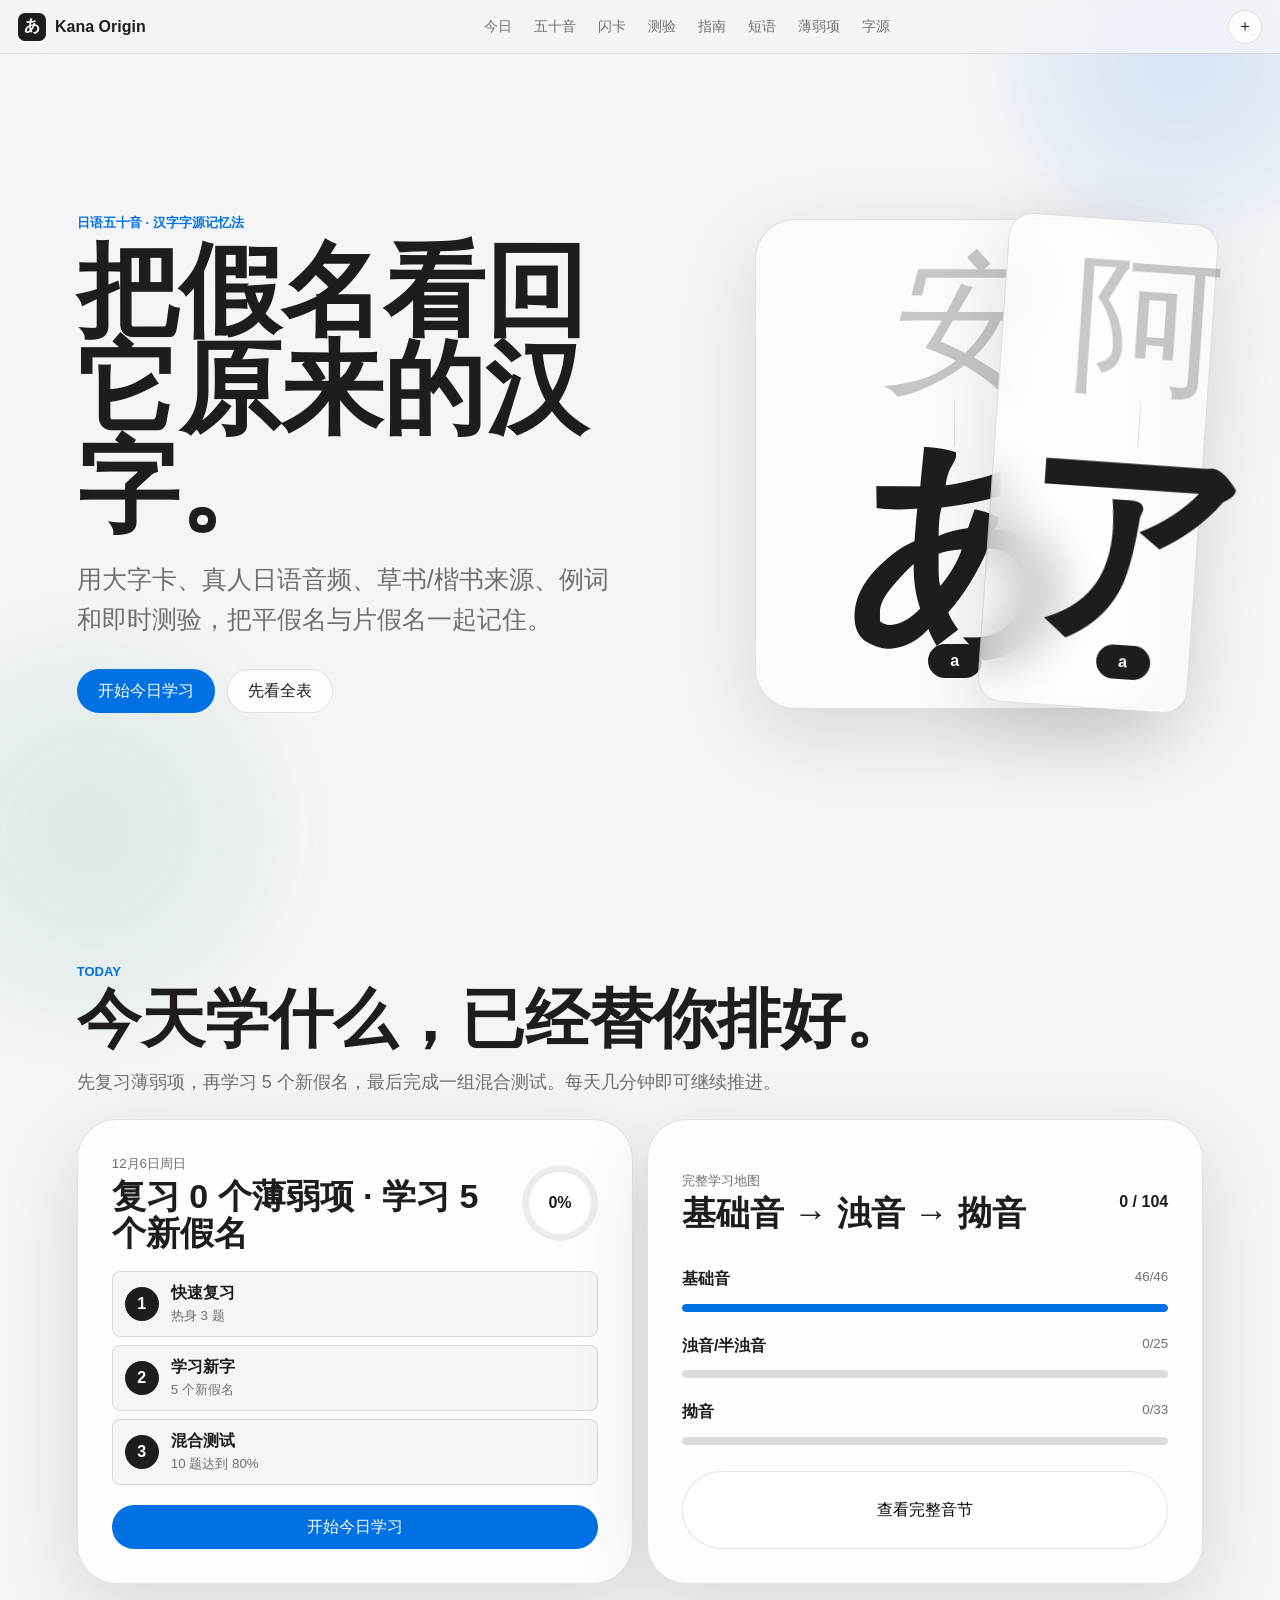
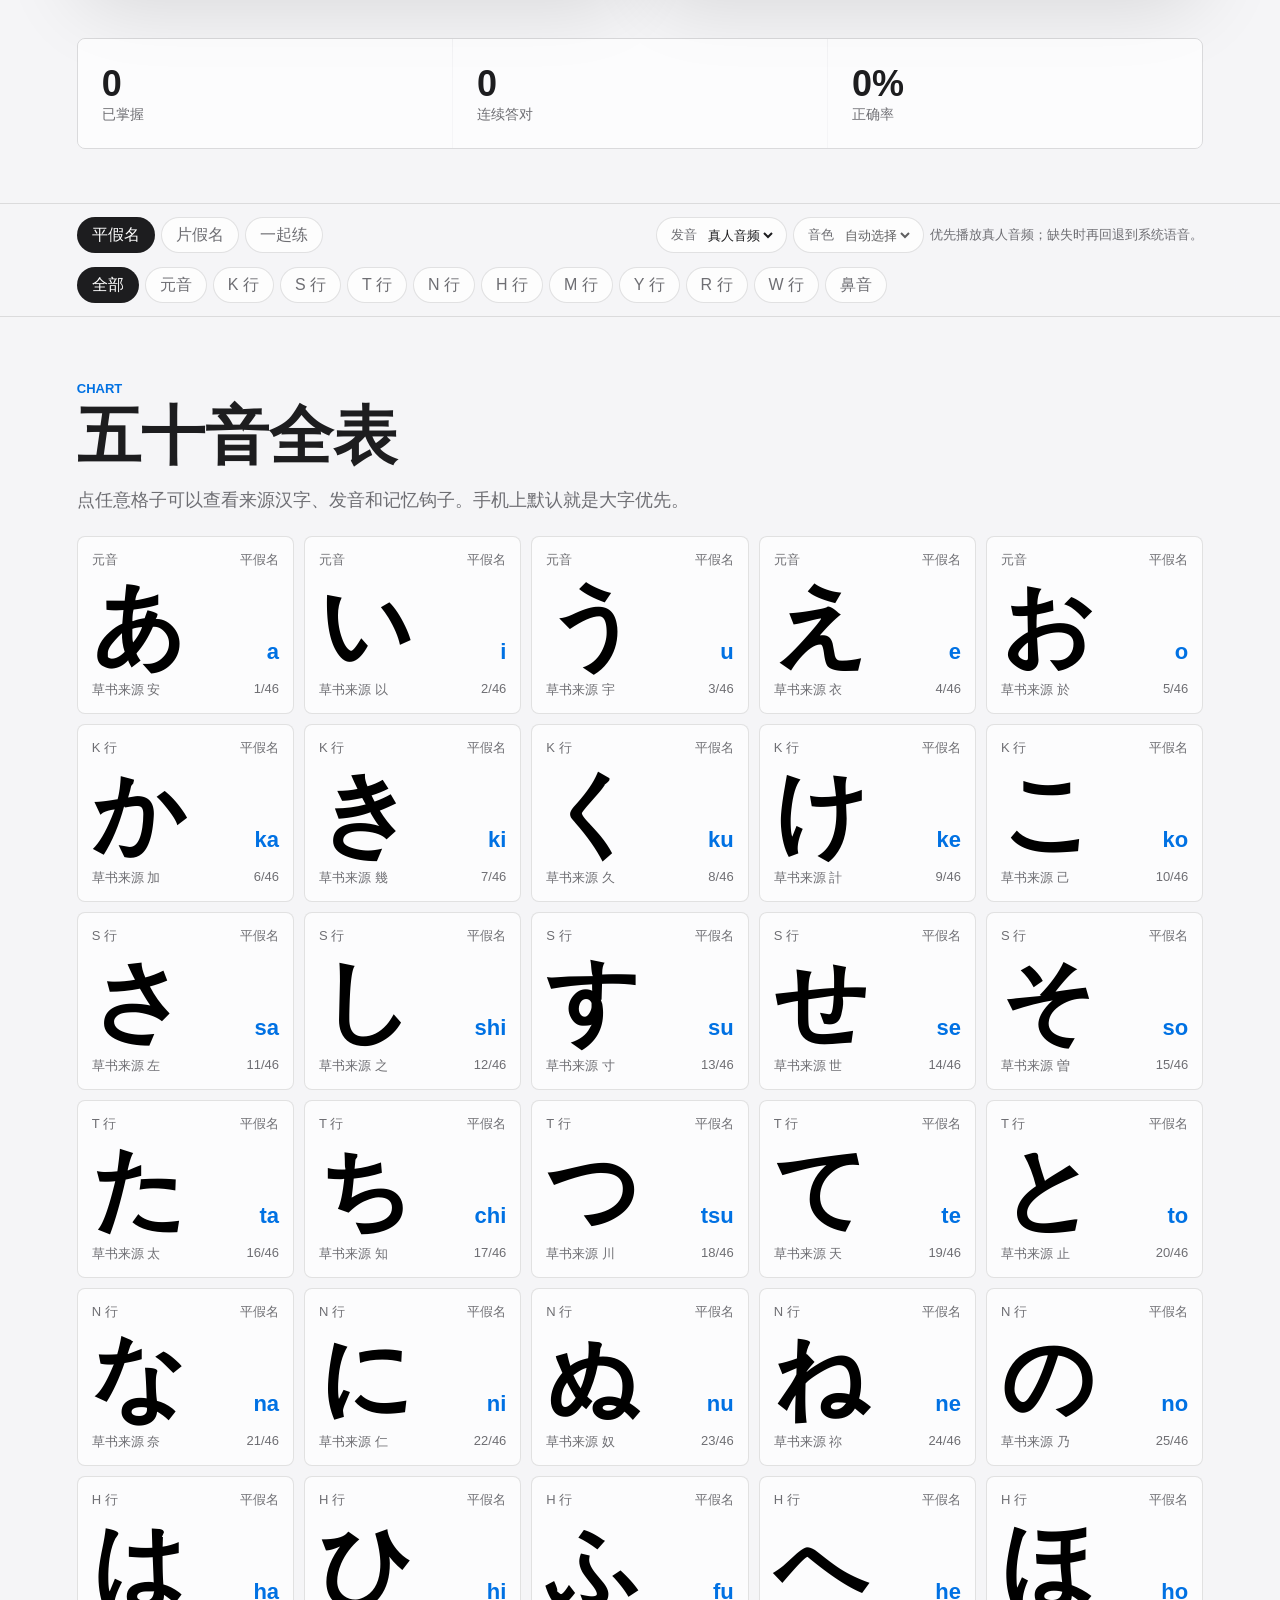
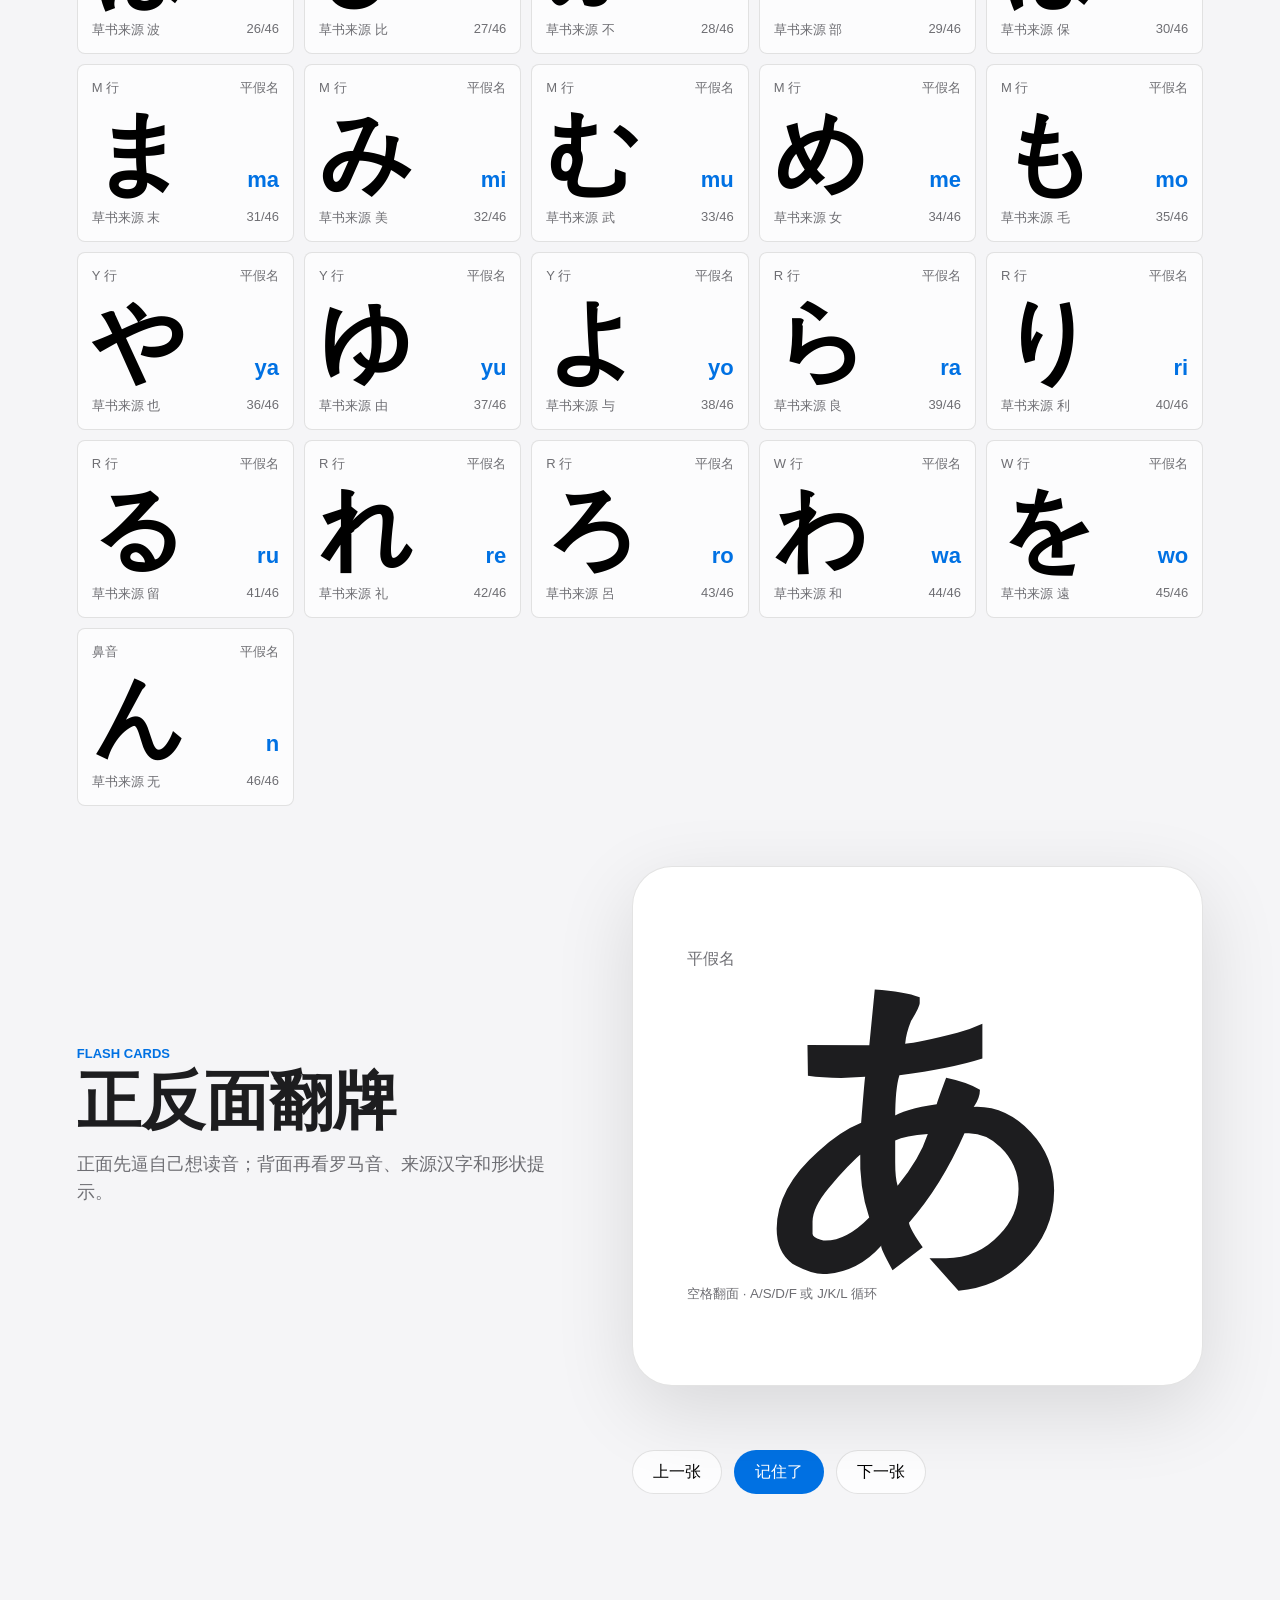
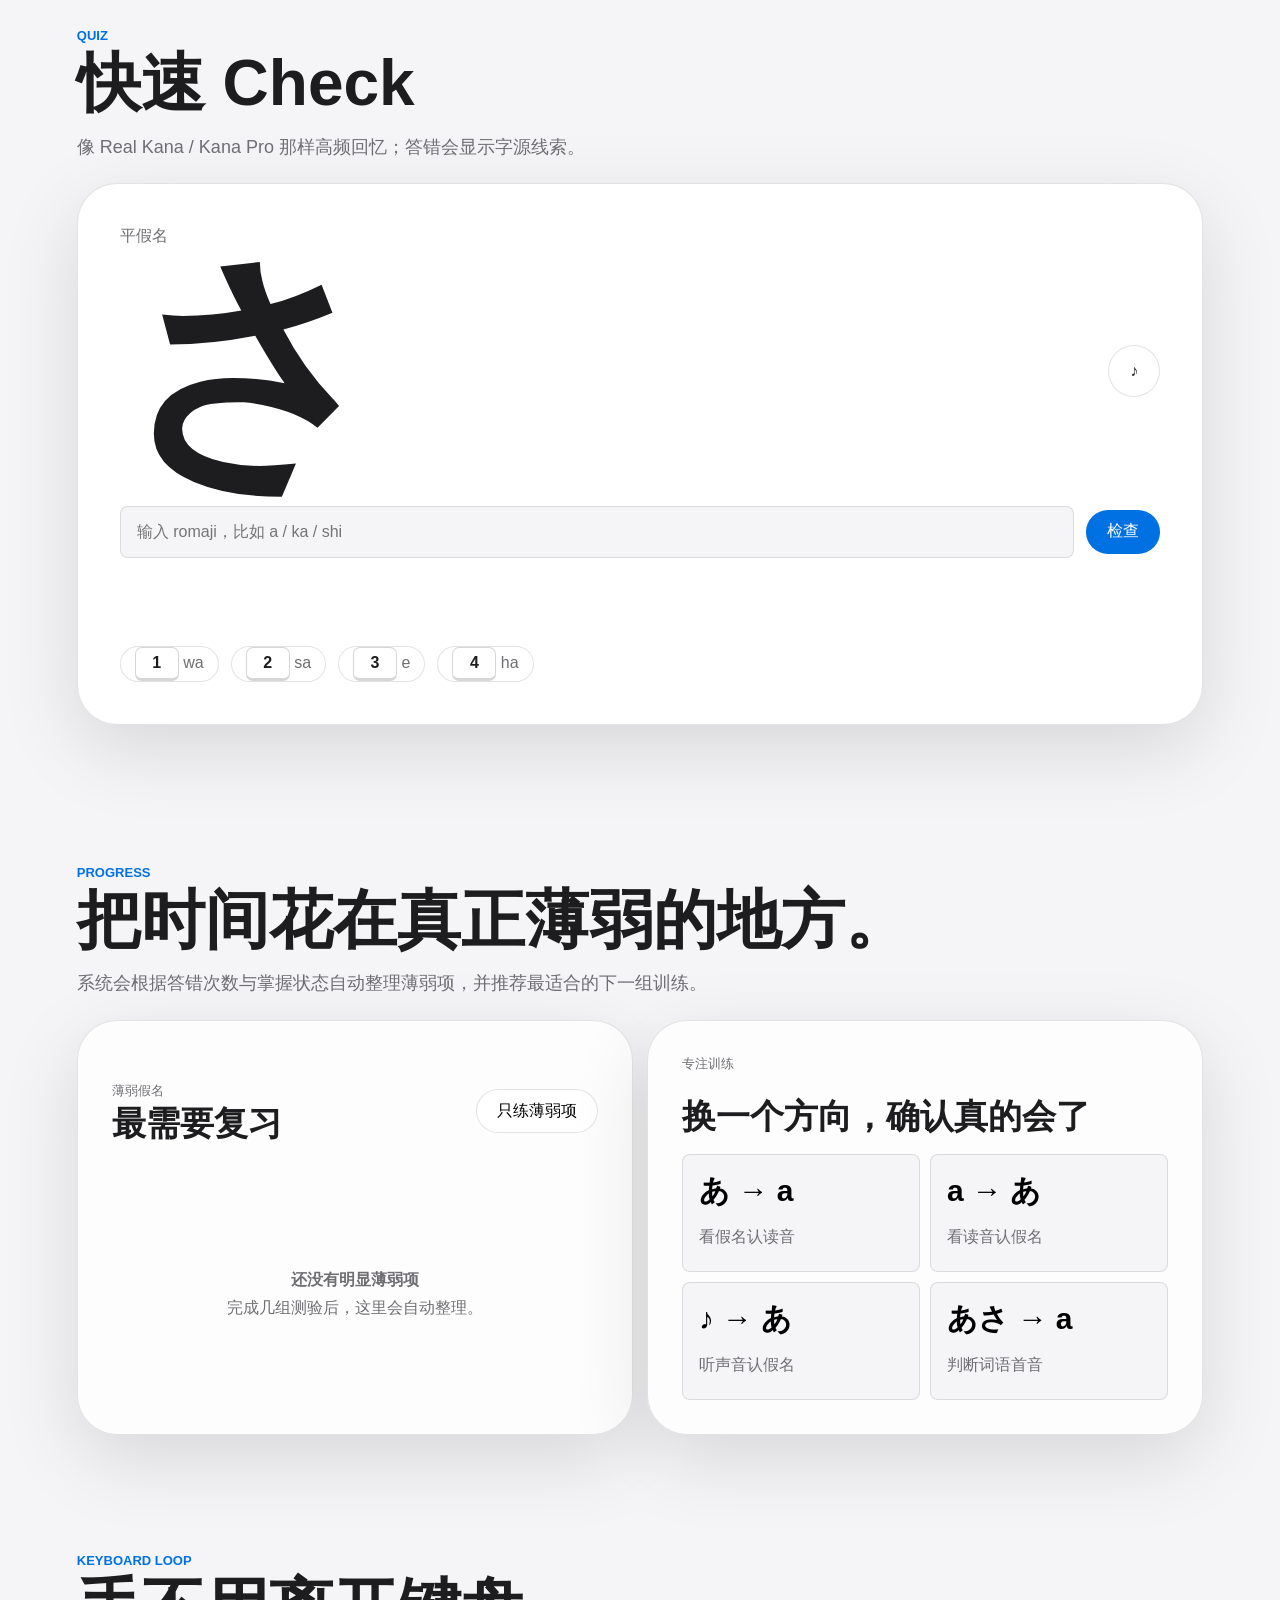
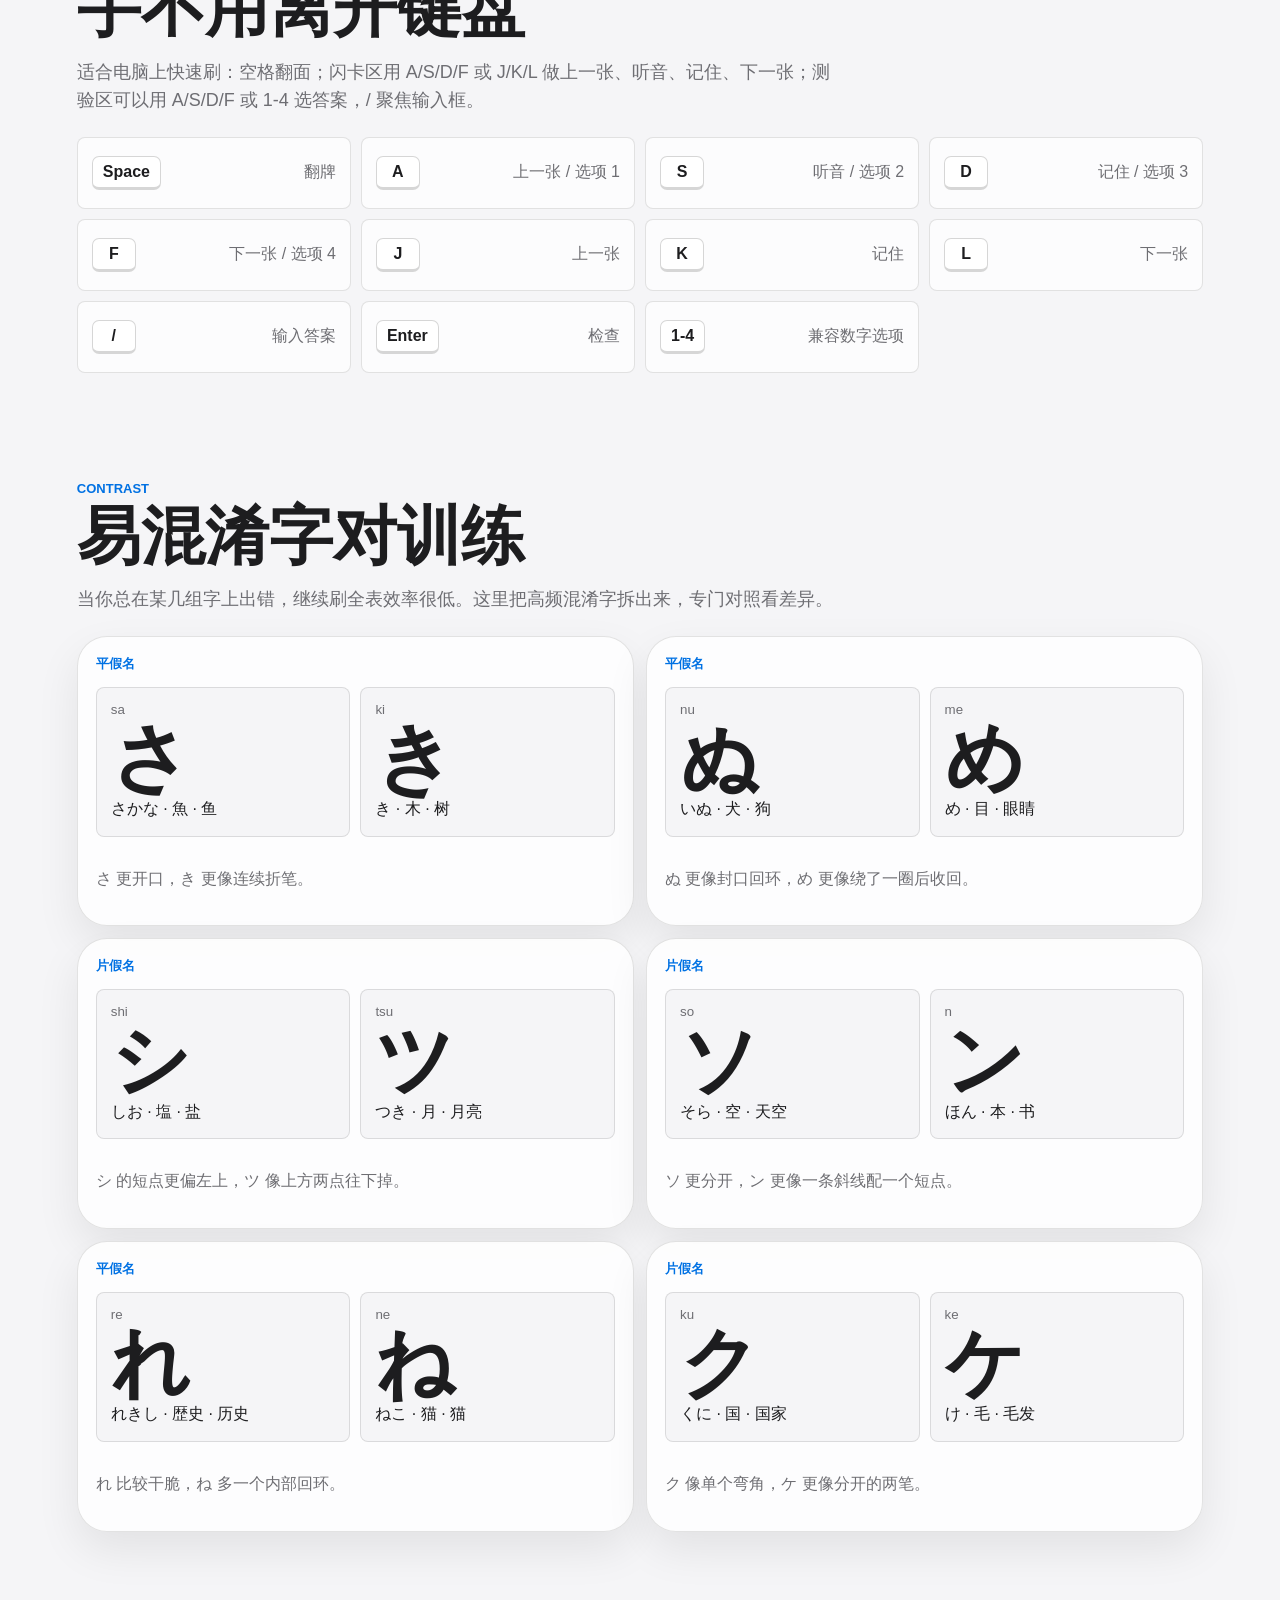
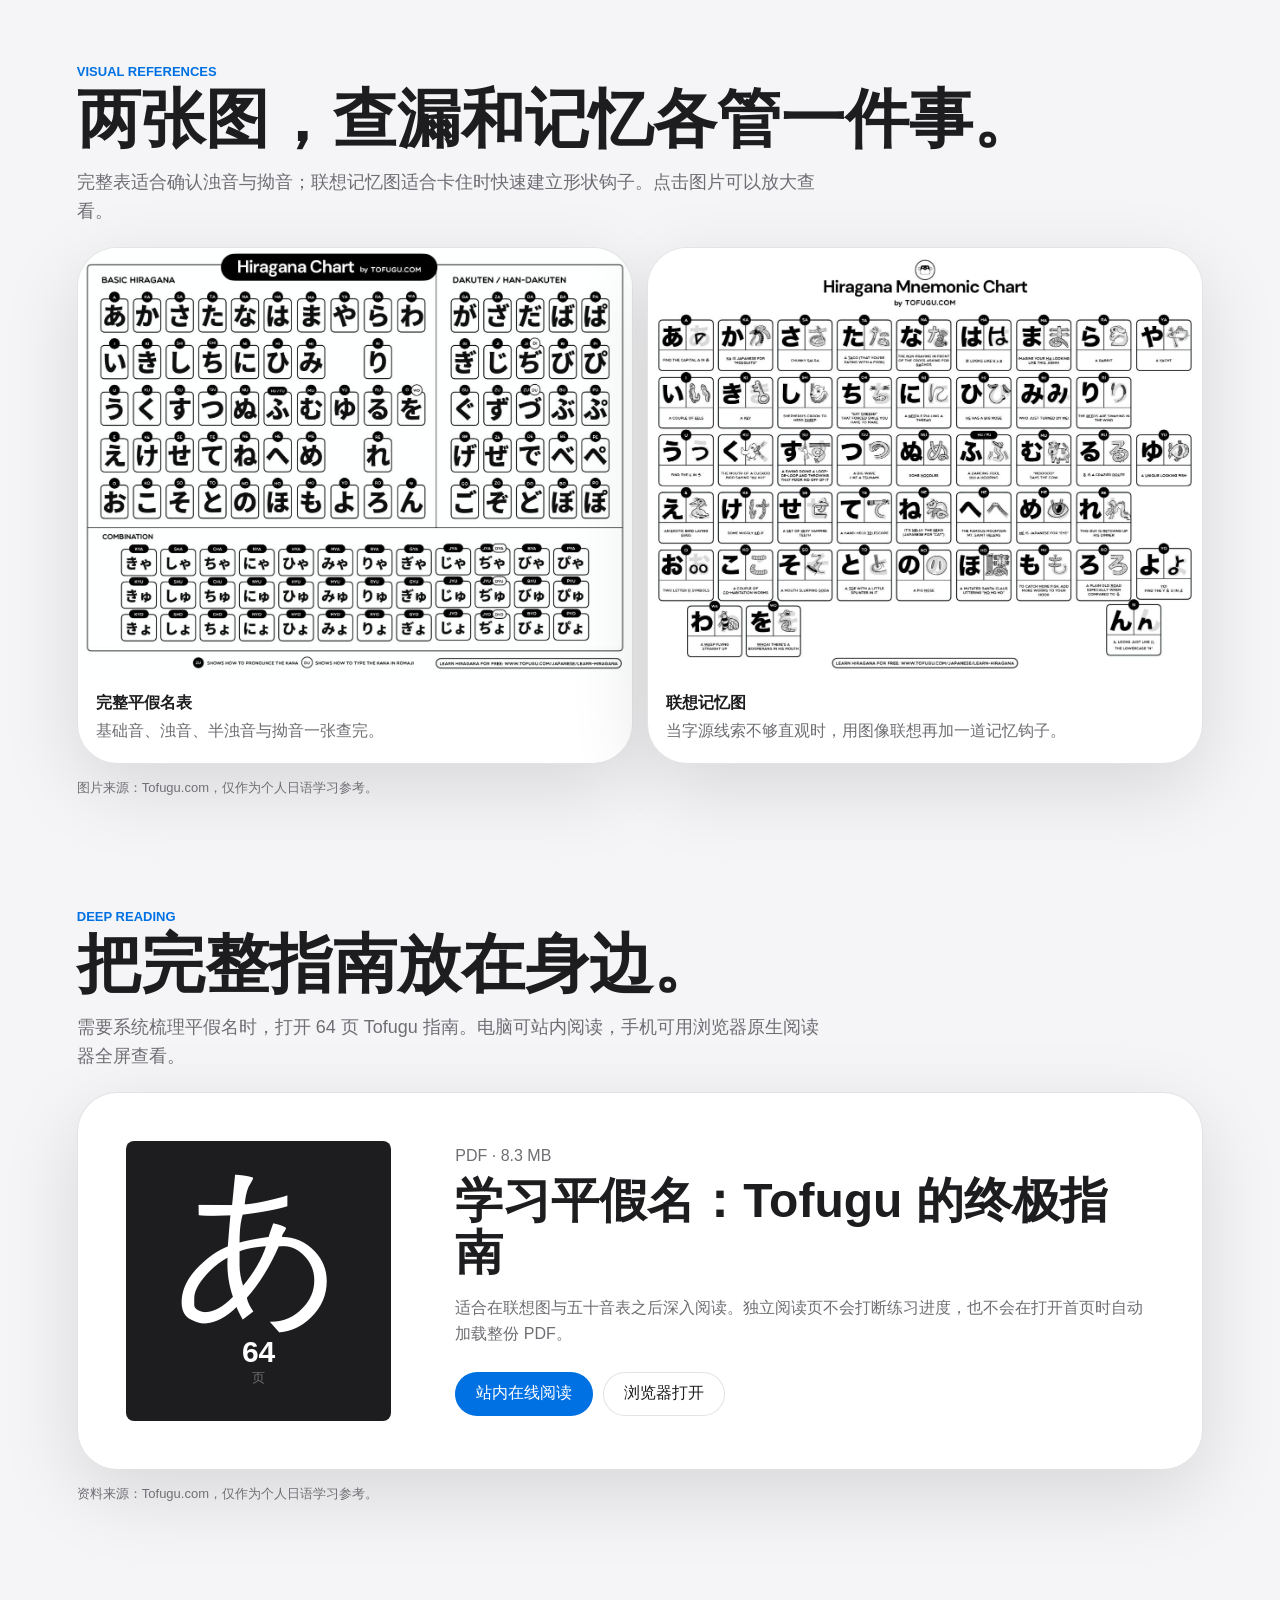
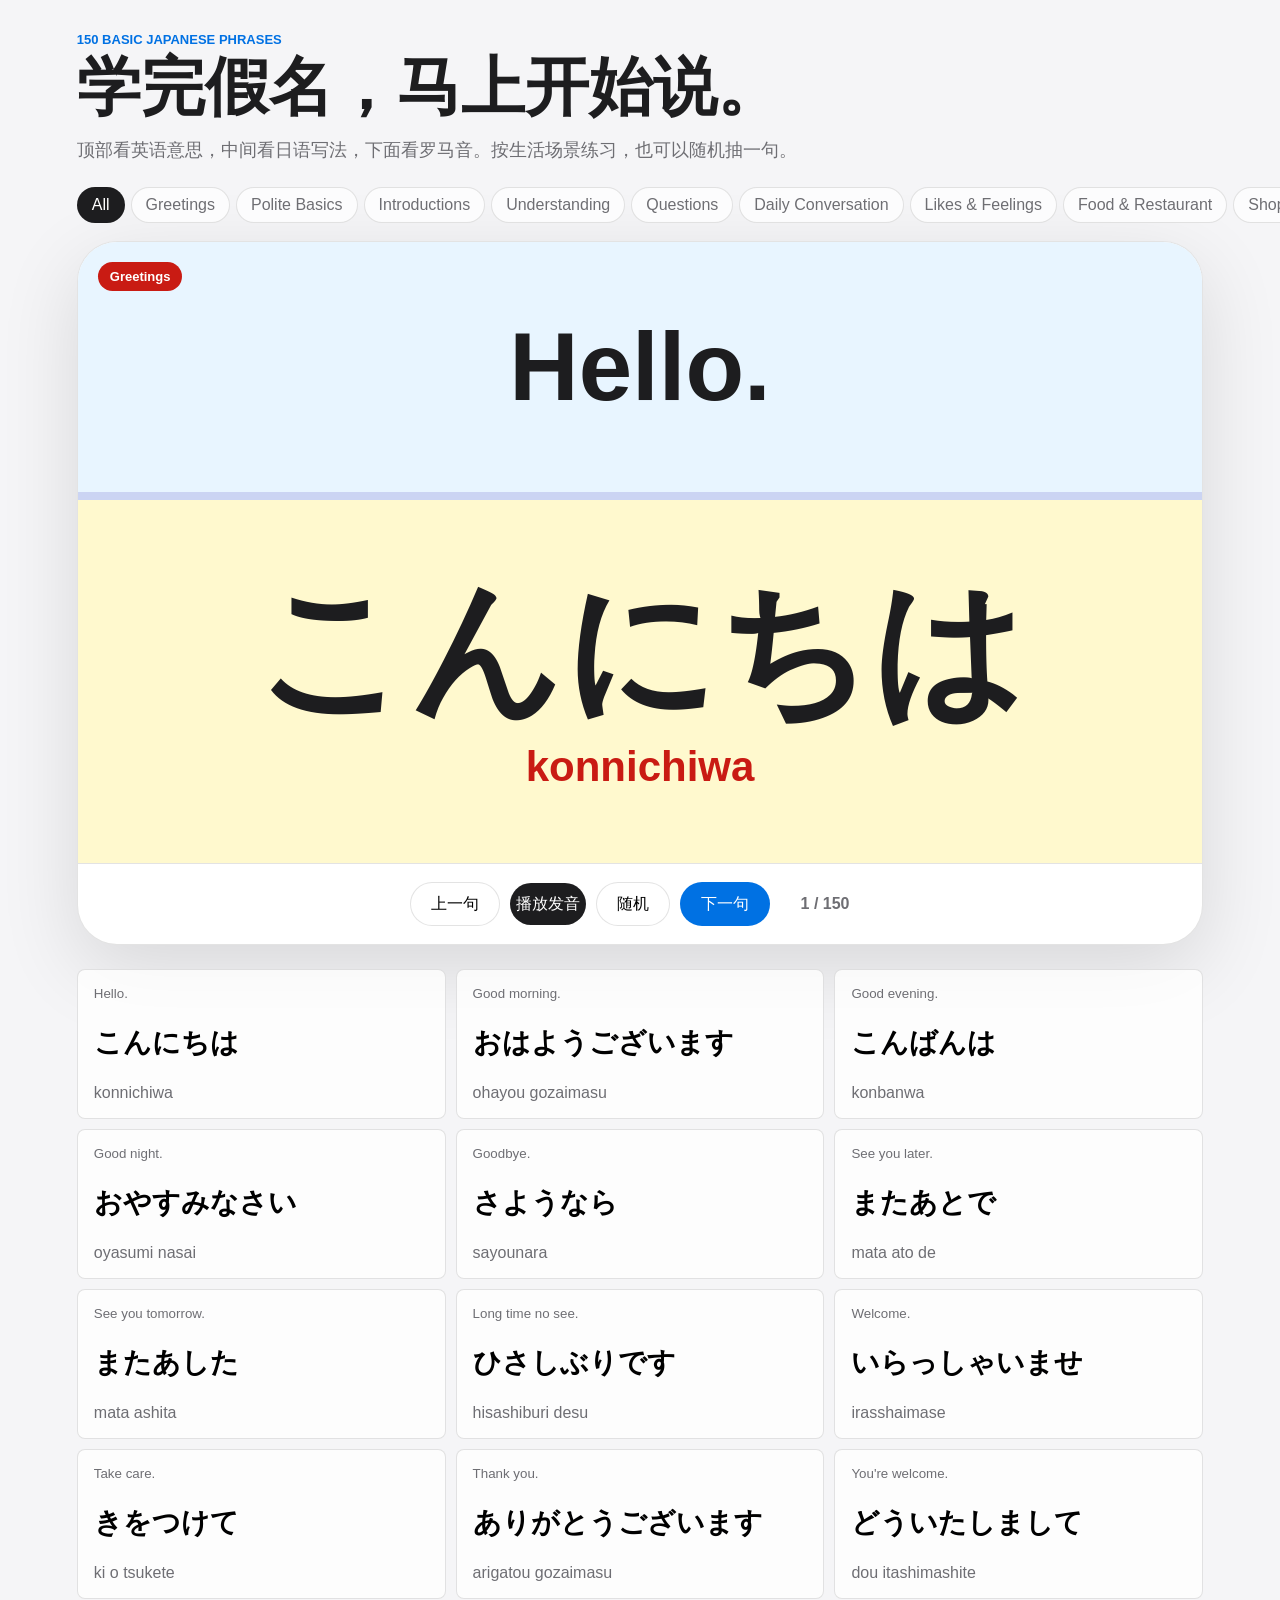
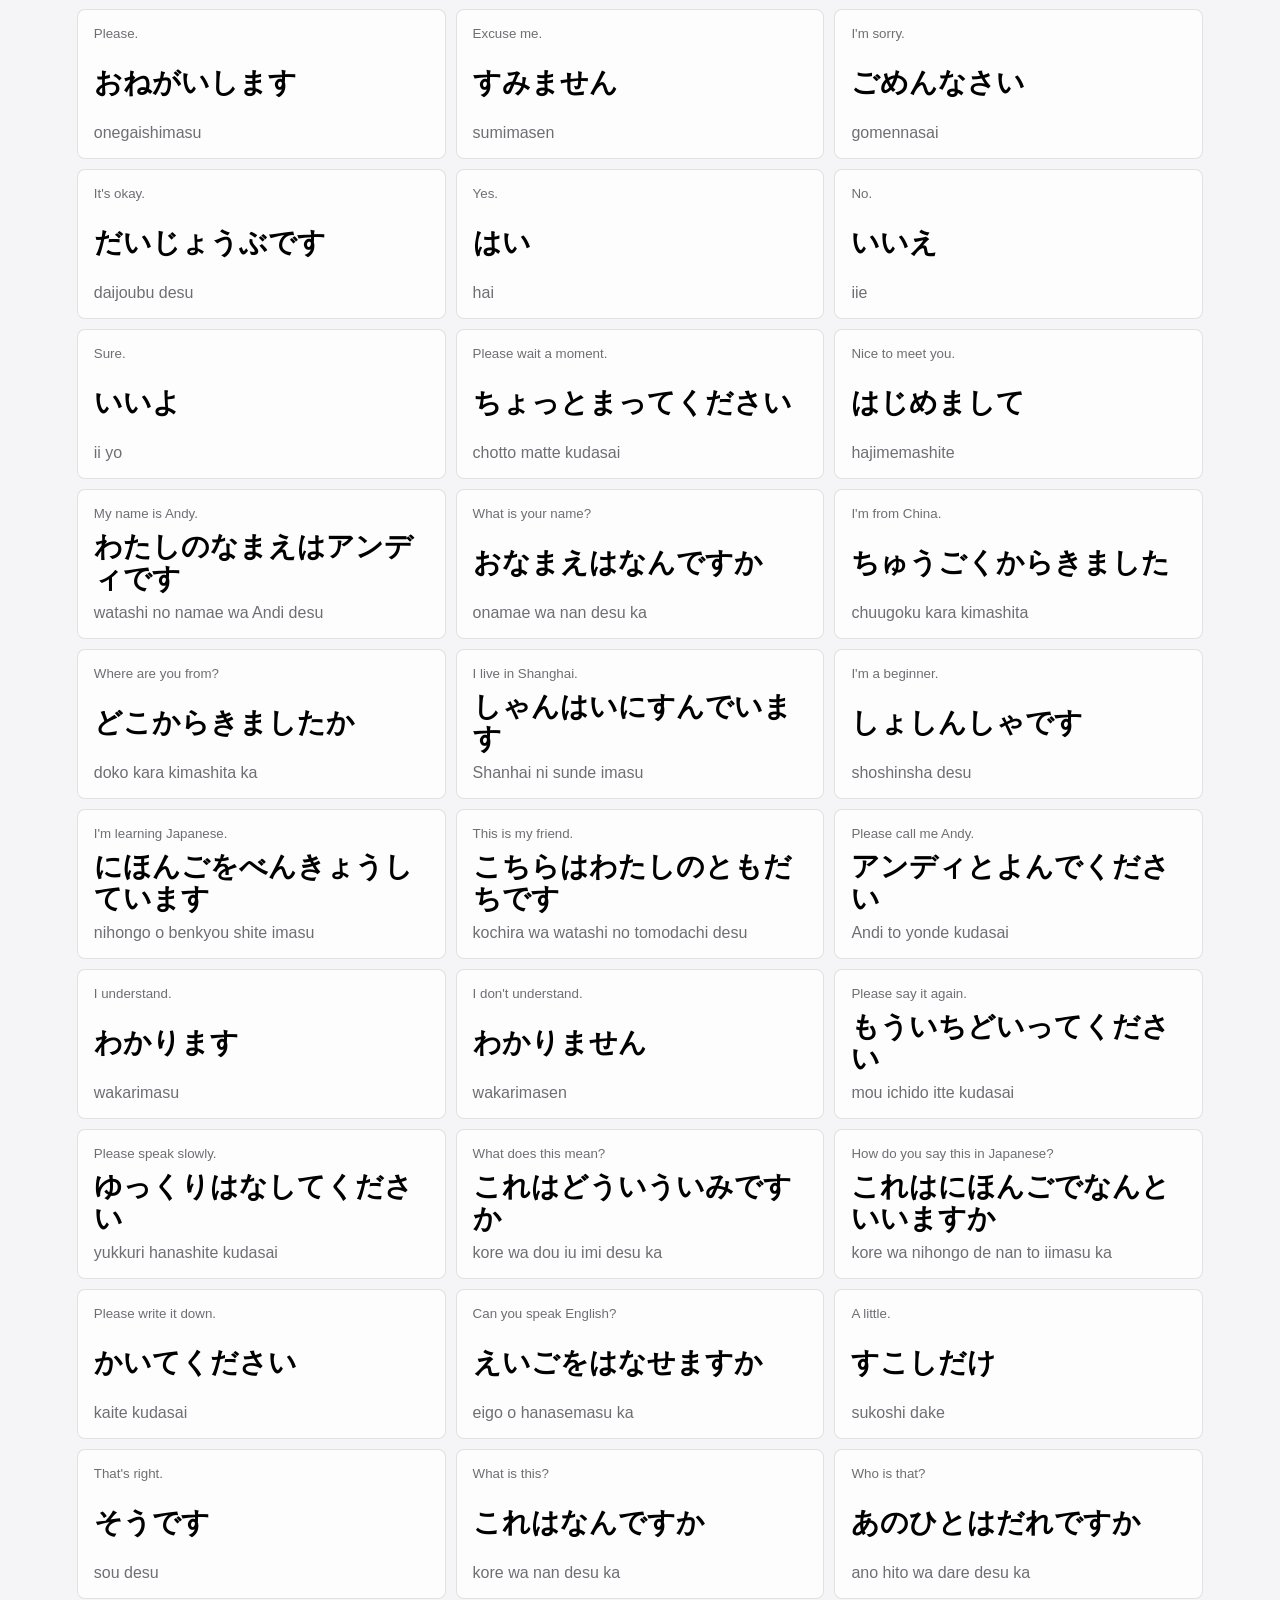
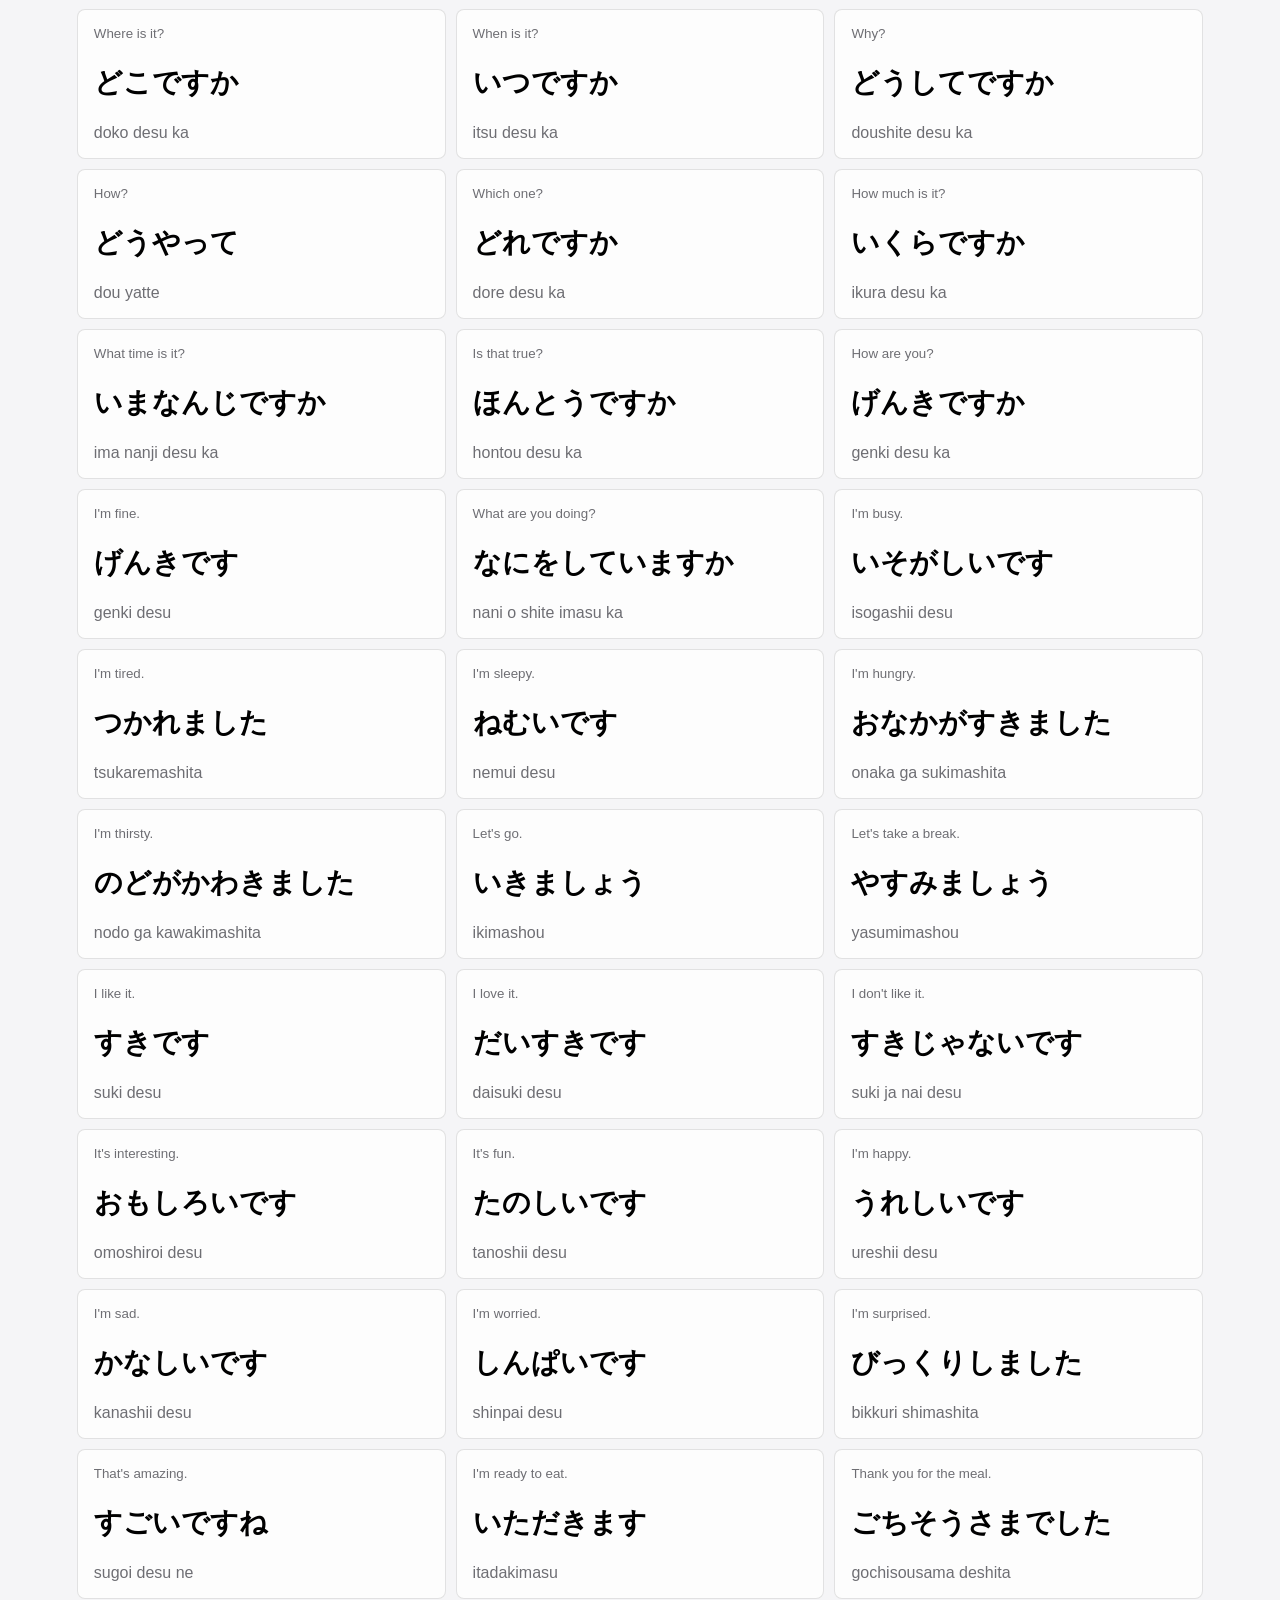
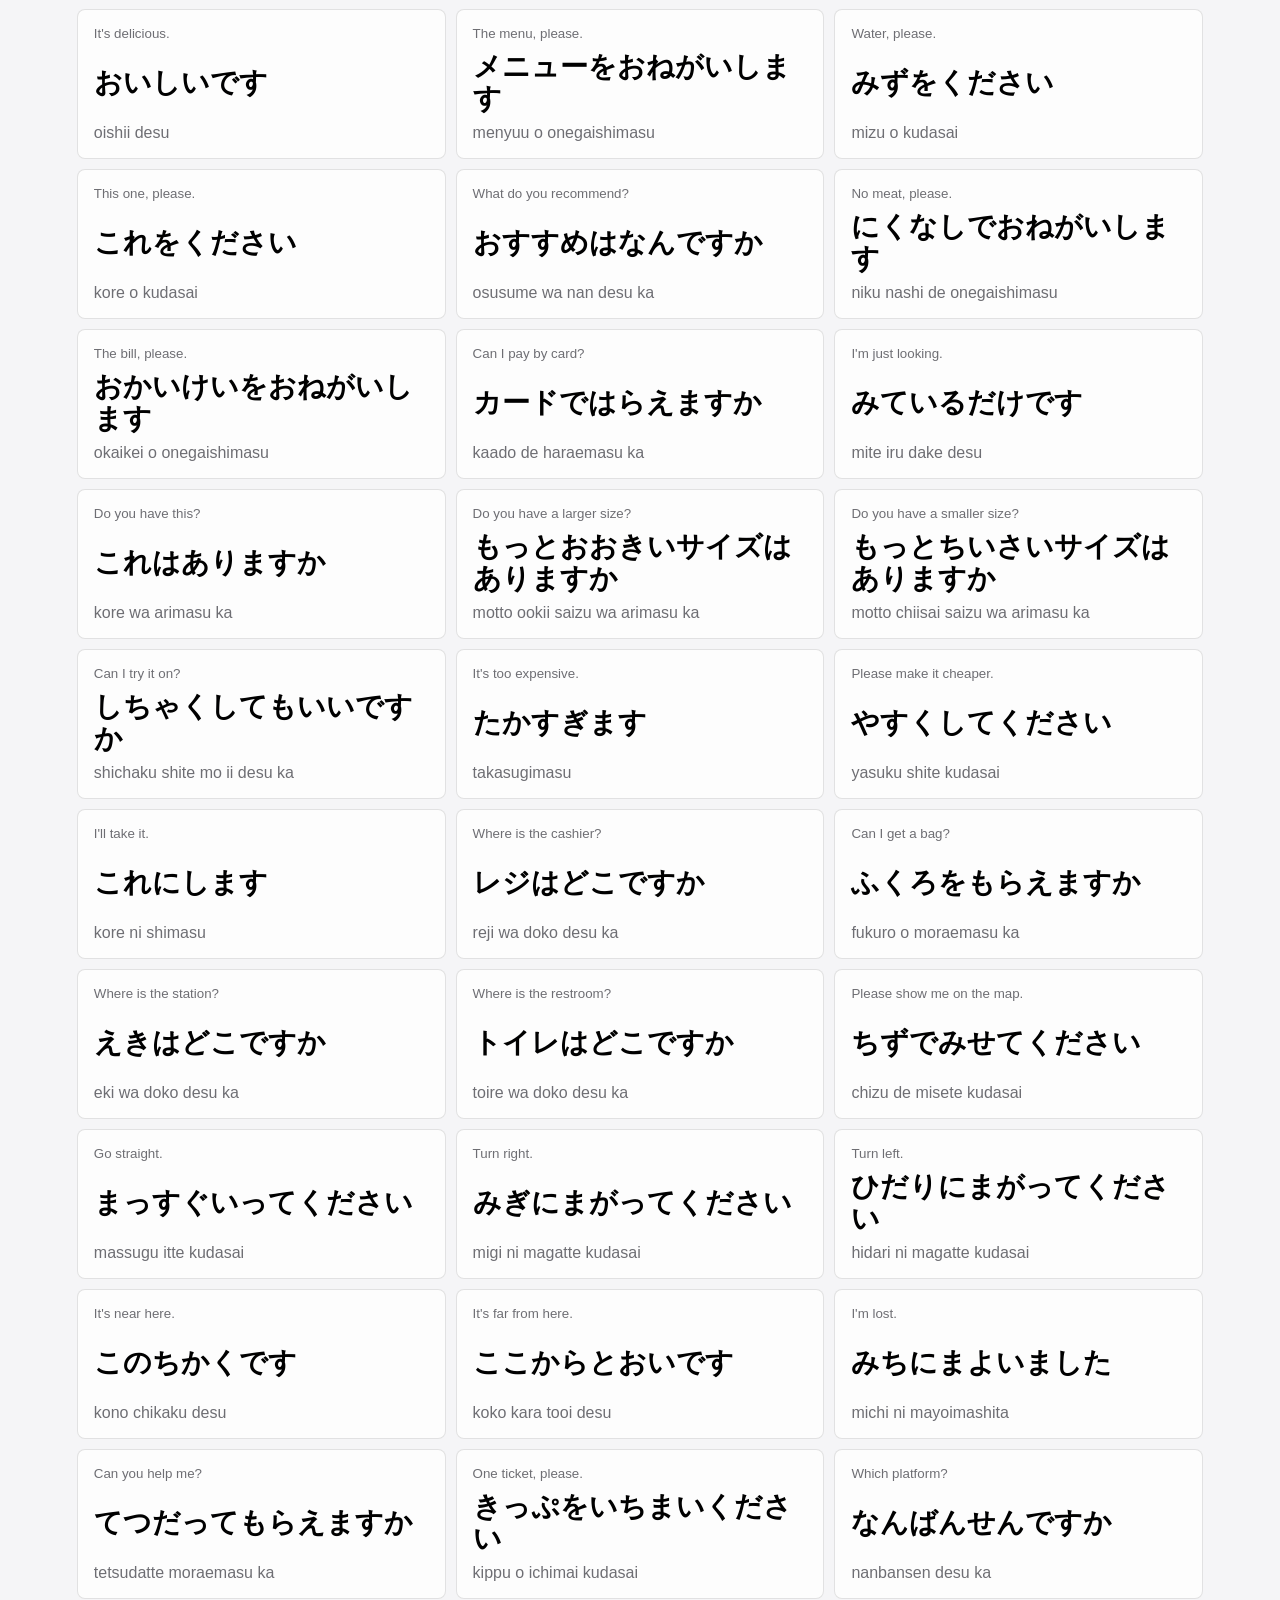
==== commit e6e6d821: "Improve mobile H5 experience" ====
--- a/index.html
+++ b/index.html
@@ -24,7 +24,7 @@
     <link rel="canonical" href="https://xyyyang97.github.io/kana-origin-studio/" />
     <link rel="preconnect" href="https://commons.wikimedia.org" />
     <link rel="preconnect" href="https://upload.wikimedia.org" />
-    <link rel="stylesheet" href="./styles.css?v=20260604g" />
+    <link rel="stylesheet" href="./styles.css?v=20260605a" />
   </head>
   <body>
     <a class="skip-link" href="#main">跳到主要内容</a>
@@ -47,6 +47,13 @@
         <span aria-hidden="true">＋</span>
       </button>
     </header>
+    <nav class="mobile-tabbar" aria-label="手机快速导航">
+      <a href="#today"><span>今</span><strong>今日</strong></a>
+      <a href="#chart"><span>あ</span><strong>五十音</strong></a>
+      <a href="#study"><span>↺</span><strong>闪卡</strong></a>
+      <a href="#phrases"><span>言</span><strong>短语</strong></a>
+      <a href="#guide"><span>頁</span><strong>指南</strong></a>
+    </nav>
 
     <main id="main">
       <div id="top"></div>
@@ -424,8 +431,8 @@
       </p>
     </footer>
 
-    <script src="./app.js?v=20260604g"></script>
-    <script src="./academy.js?v=20260604g"></script>
-    <script src="./phrases.js?v=20260604g"></script>
+    <script src="./app.js?v=20260605a"></script>
+    <script src="./academy.js?v=20260605a"></script>
+    <script src="./phrases.js?v=20260605a"></script>
   </body>
 </html>
--- a/styles.css
+++ b/styles.css
@@ -152,6 +152,10 @@
   color: var(--ink);
 }
 
+.mobile-tabbar {
+  display: none;
+}
+
 .icon-button {
   display: grid;
   place-items: center;
@@ -1638,11 +1642,11 @@
 
 @media (max-width: 680px) {
   html {
-    scroll-padding-top: 102px;
+    scroll-padding-top: 96px;
   }
 
   .topbar {
-    flex-wrap: wrap;
+    min-height: 50px;
     padding-top: 10px;
     padding-bottom: 10px;
   }
@@ -1651,12 +1655,65 @@
     display: none;
   }
 
+  .mobile-tabbar {
+    position: fixed;
+    left: max(10px, env(safe-area-inset-left));
+    right: max(10px, env(safe-area-inset-right));
+    bottom: max(10px, env(safe-area-inset-bottom));
+    z-index: 12;
+    display: grid;
+    grid-template-columns: repeat(5, minmax(0, 1fr));
+    gap: 4px;
+    padding: 7px;
+    border: 1px solid var(--line);
+    border-radius: 22px;
+    background: rgba(255, 255, 255, 0.9);
+    box-shadow: 0 18px 58px rgba(0, 0, 0, 0.18);
+    backdrop-filter: saturate(180%) blur(24px);
+  }
+
+  .mobile-tabbar a {
+    min-height: 48px;
+    display: grid;
+    place-items: center;
+    align-content: center;
+    gap: 2px;
+    border-radius: 16px;
+    color: var(--muted);
+    text-decoration: none;
+  }
+
+  .mobile-tabbar a:active {
+    background: rgba(0, 113, 227, 0.1);
+    color: var(--blue);
+  }
+
+  .mobile-tabbar span {
+    font-size: 18px;
+    font-weight: 800;
+    line-height: 1;
+  }
+
+  .mobile-tabbar strong {
+    font-size: 11px;
+    line-height: 1;
+  }
+
+  body:has(.mobile-tabbar) main {
+    padding-bottom: 92px;
+  }
+
+  body:has(.mobile-tabbar) footer {
+    padding-bottom: calc(108px + env(safe-area-inset-bottom));
+  }
+
   .brand {
     max-width: 72vw;
   }
 
   .hero {
     min-height: auto;
+    padding-top: 42px;
     padding-bottom: 48px;
   }
 
@@ -1681,26 +1738,49 @@
 
   .control-band {
     display: grid;
-    top: 54px;
+    top: 50px;
+    gap: 10px;
+    padding-top: 10px;
+    padding-bottom: 10px;
+  }
+
+  .segmented,
+  .audio-controls {
+    width: 100%;
+  }
+
+  .audio-controls {
+    display: grid;
+    grid-template-columns: 1fr;
   }
 
   .kana-grid {
     grid-template-columns: repeat(2, minmax(0, 1fr));
     gap: 8px;
+    padding-bottom: 28px;
   }
 
   .kana-cell {
-    min-height: 158px;
+    min-height: 146px;
     padding: 12px;
   }
 
   .study-layout,
   .quiz {
-    padding-bottom: 52px;
+    padding-bottom: 44px;
   }
 
   .flash-card {
-    min-height: 460px;
+    min-height: 430px;
+  }
+
+  .card-face {
+    gap: 14px;
+    border-radius: 28px;
+  }
+
+  #cardRomaji {
+    font-size: 58px;
   }
 
   .origin-pair,
@@ -1742,15 +1822,50 @@
   }
 
   .phrase-meaning {
-    min-height: 190px;
+    min-height: 160px;
+    padding: 44px 18px 24px;
+  }
+
+  .phrase-meaning span {
+    left: 14px;
+    top: 14px;
   }
 
   .phrase-writing {
-    min-height: 250px;
+    min-height: 210px;
+    padding: 26px 18px;
+  }
+
+  .phrase-controls {
+    display: grid;
+    grid-template-columns: repeat(2, minmax(0, 1fr));
+    padding: 12px;
+  }
+
+  .phrase-controls .buttonish,
+  .phrase-controls .sound-button {
+    width: 100%;
+    min-height: 46px;
+  }
+
+  .phrase-controls > strong {
+    grid-column: 1 / -1;
+    width: 100%;
+    min-width: 0;
   }
 
   .phrase-list {
     grid-template-columns: 1fr;
+    gap: 8px;
+  }
+
+  .phrase-list button {
+    min-height: 112px;
+    padding: 14px;
+  }
+
+  .phrase-list strong {
+    font-size: 24px;
   }
 
   .study-poster a {
@@ -1758,7 +1873,12 @@
   }
 
   .guide-preview {
-    min-height: 220px;
+    min-height: 190px;
+  }
+
+  .guide-card {
+    border-radius: 28px;
+    padding: 18px;
   }
 
   .guide-actions a {
@@ -1781,16 +1901,27 @@
   }
 
   .reader-main {
-    padding: 12px;
+    height: calc(100dvh - 58px);
+    padding: 10px;
   }
 
   .reader-title {
     display: block;
+    padding-bottom: 10px;
+  }
+
+  .reader-title h1 {
+    font-size: 21px;
   }
 
   .reader-title p {
     margin-top: 6px;
     font-size: 13px;
+  }
+
+  .pdf-reader {
+    min-height: 0;
+    border-radius: 6px;
   }
 
   .origin-row {
